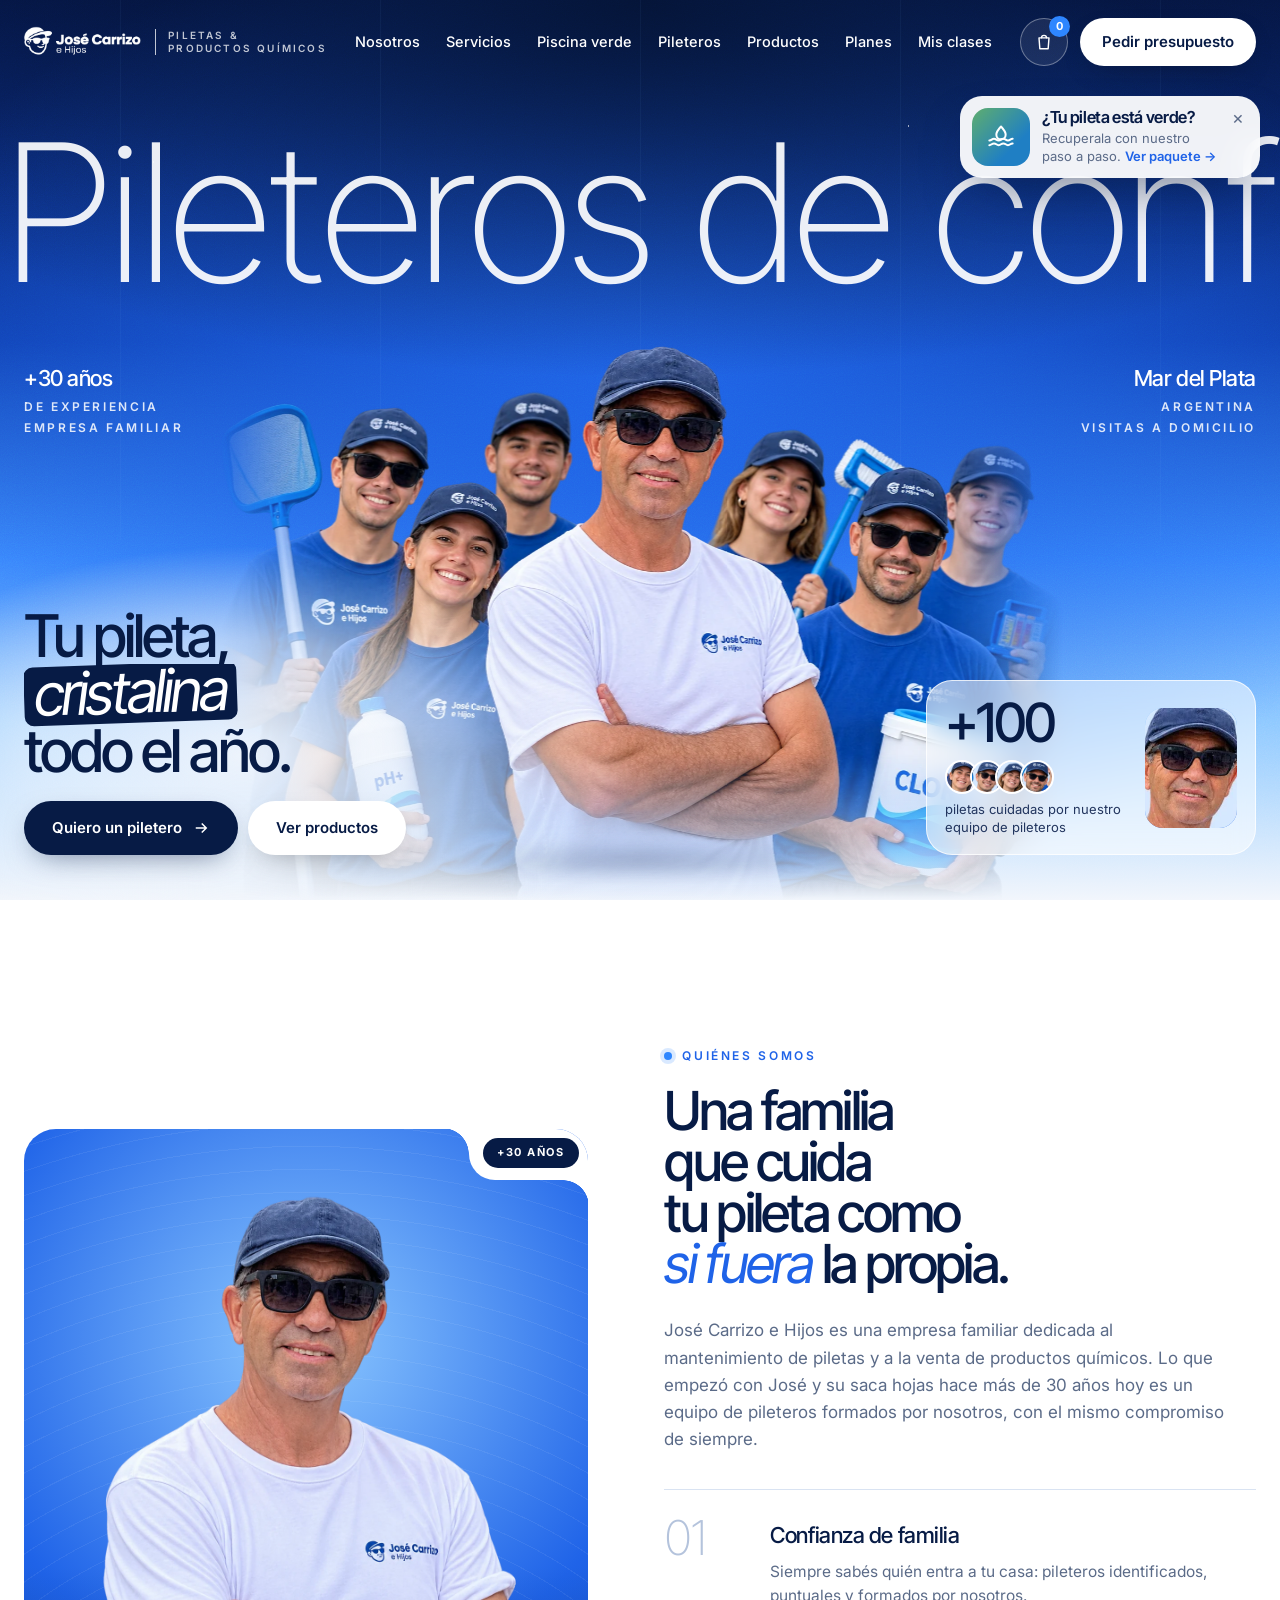
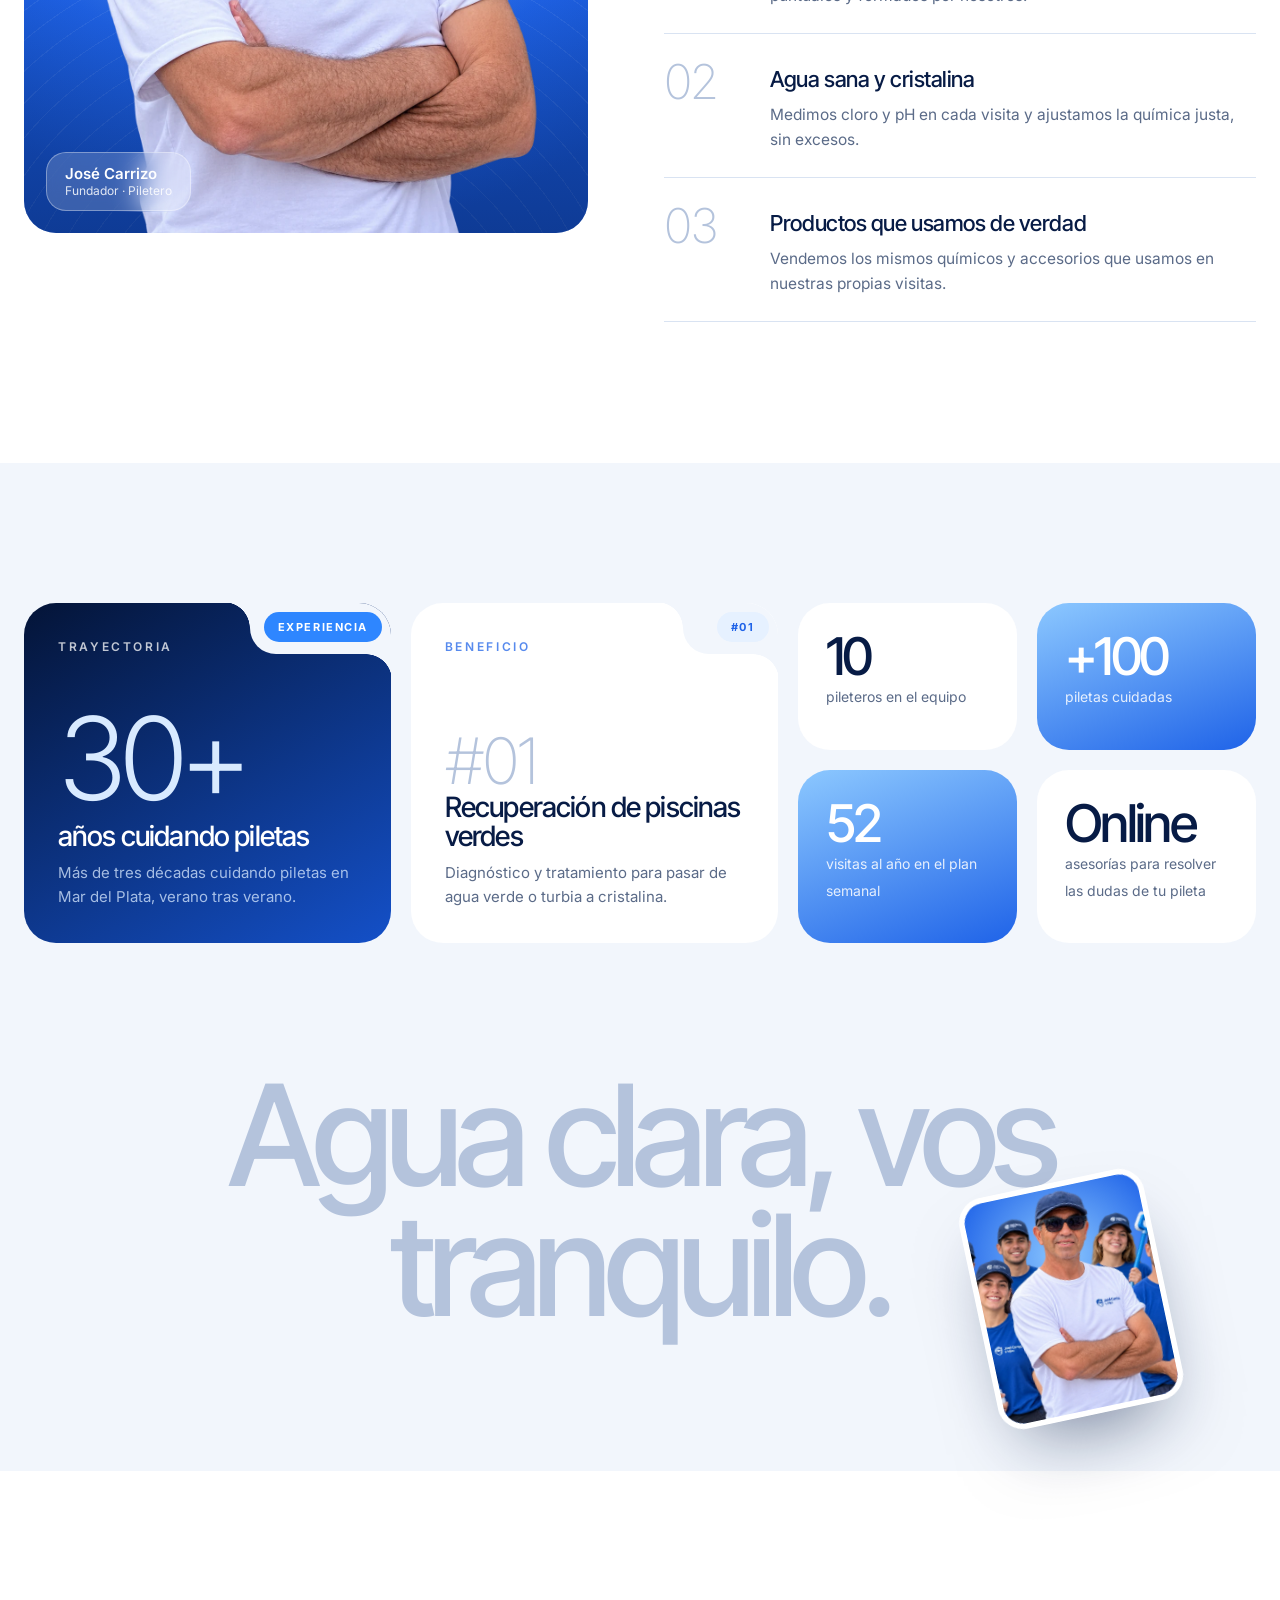
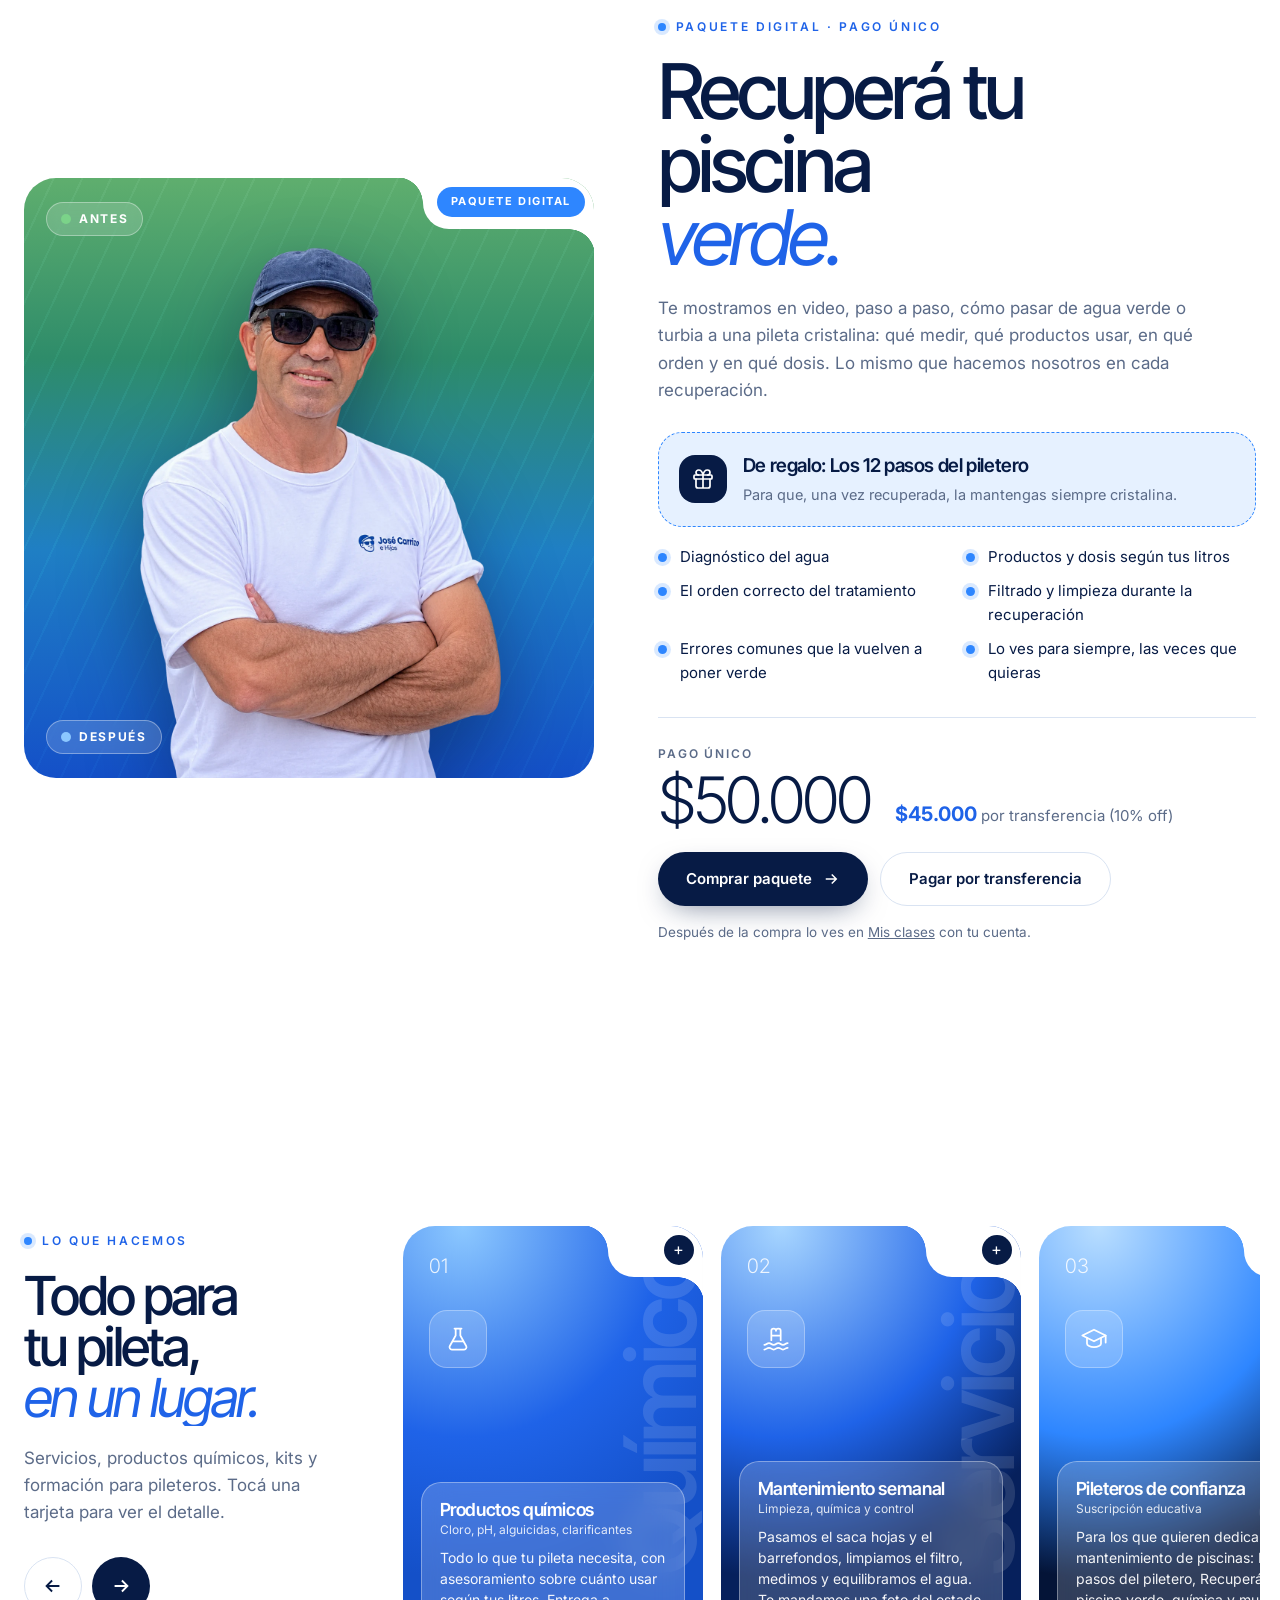
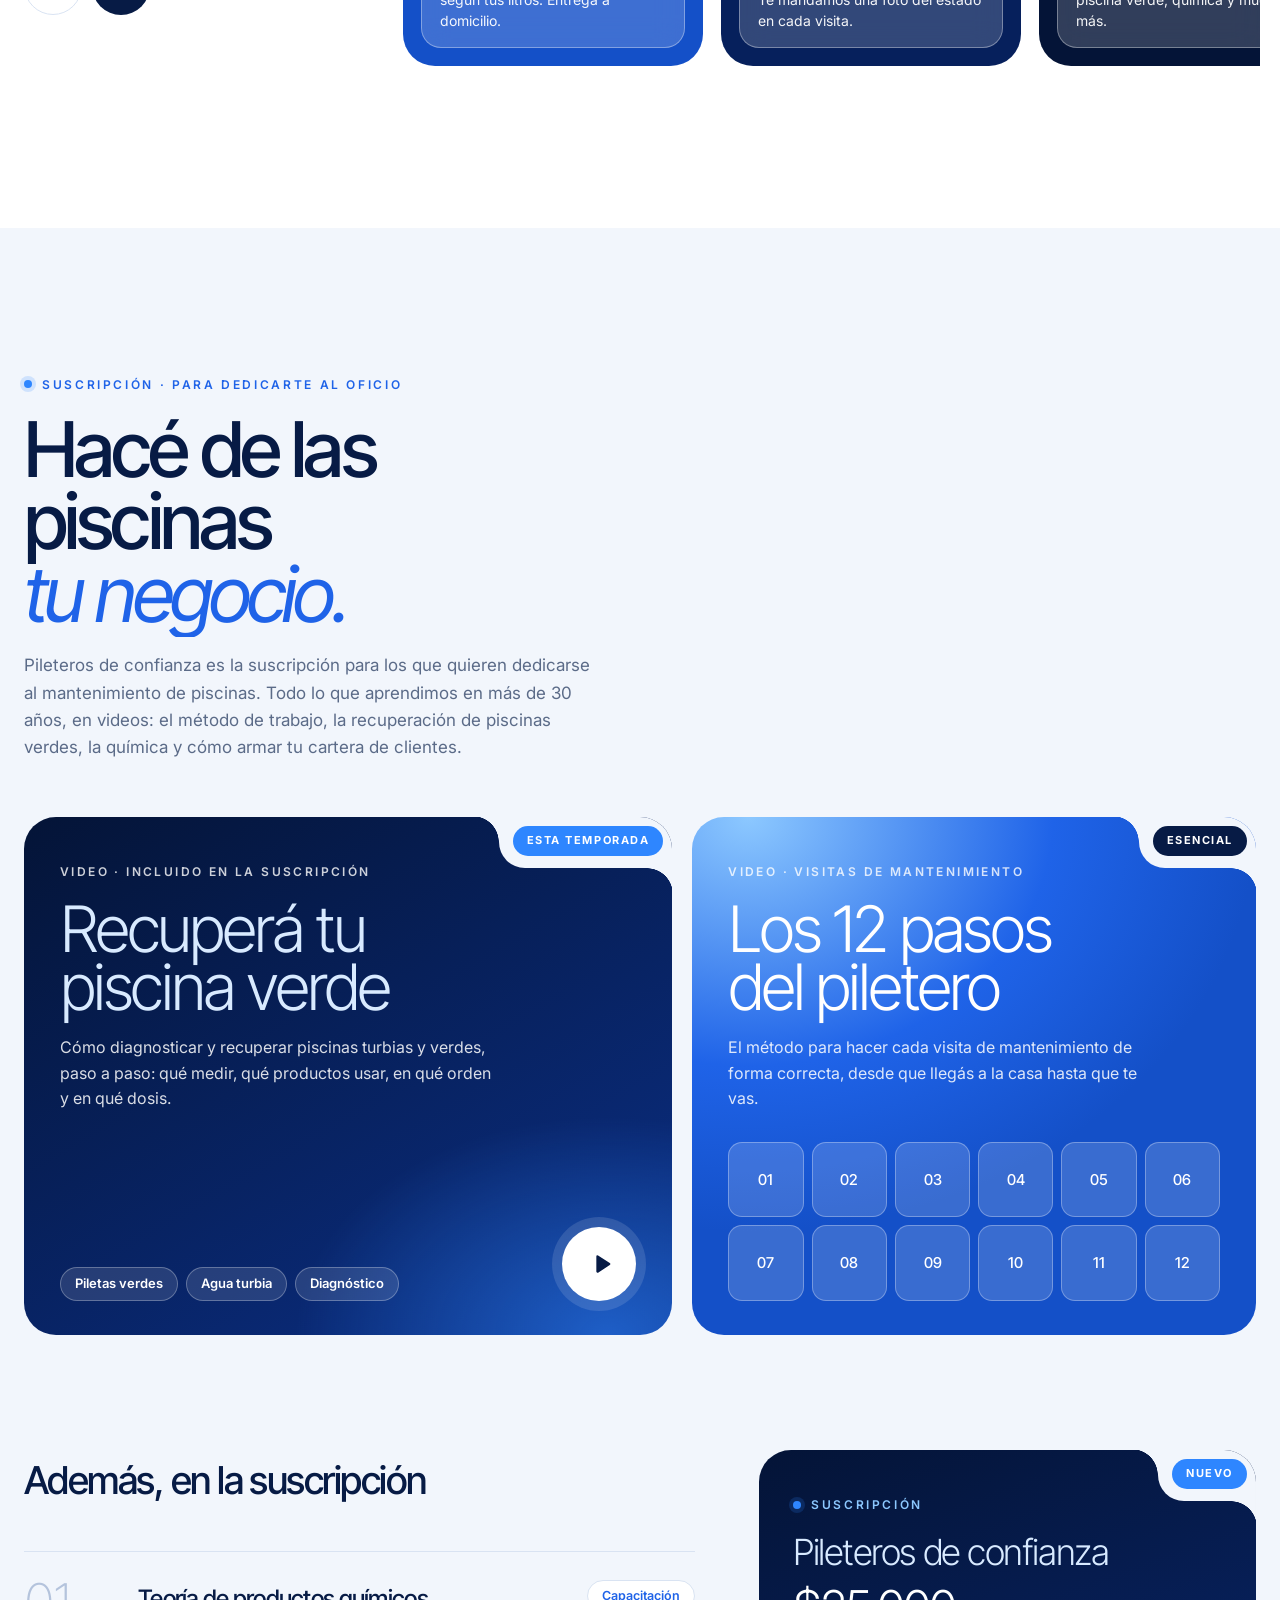
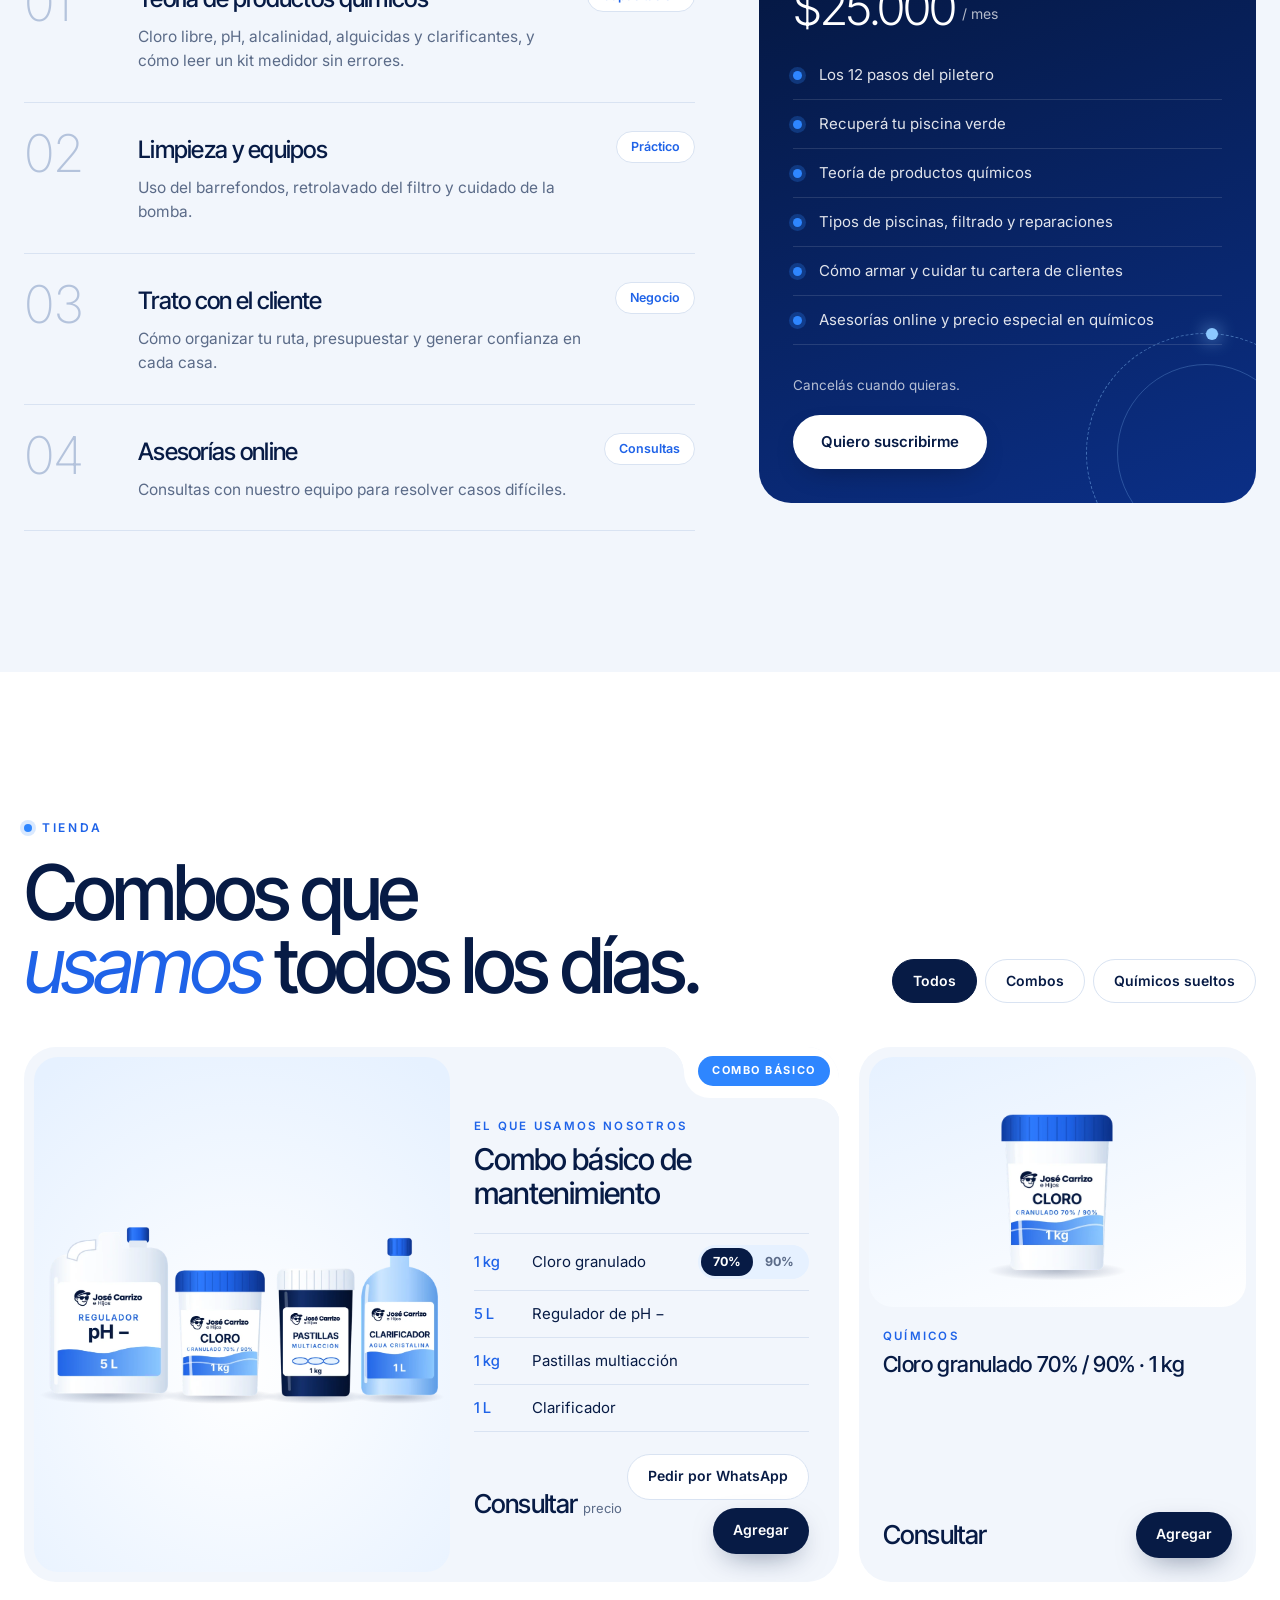
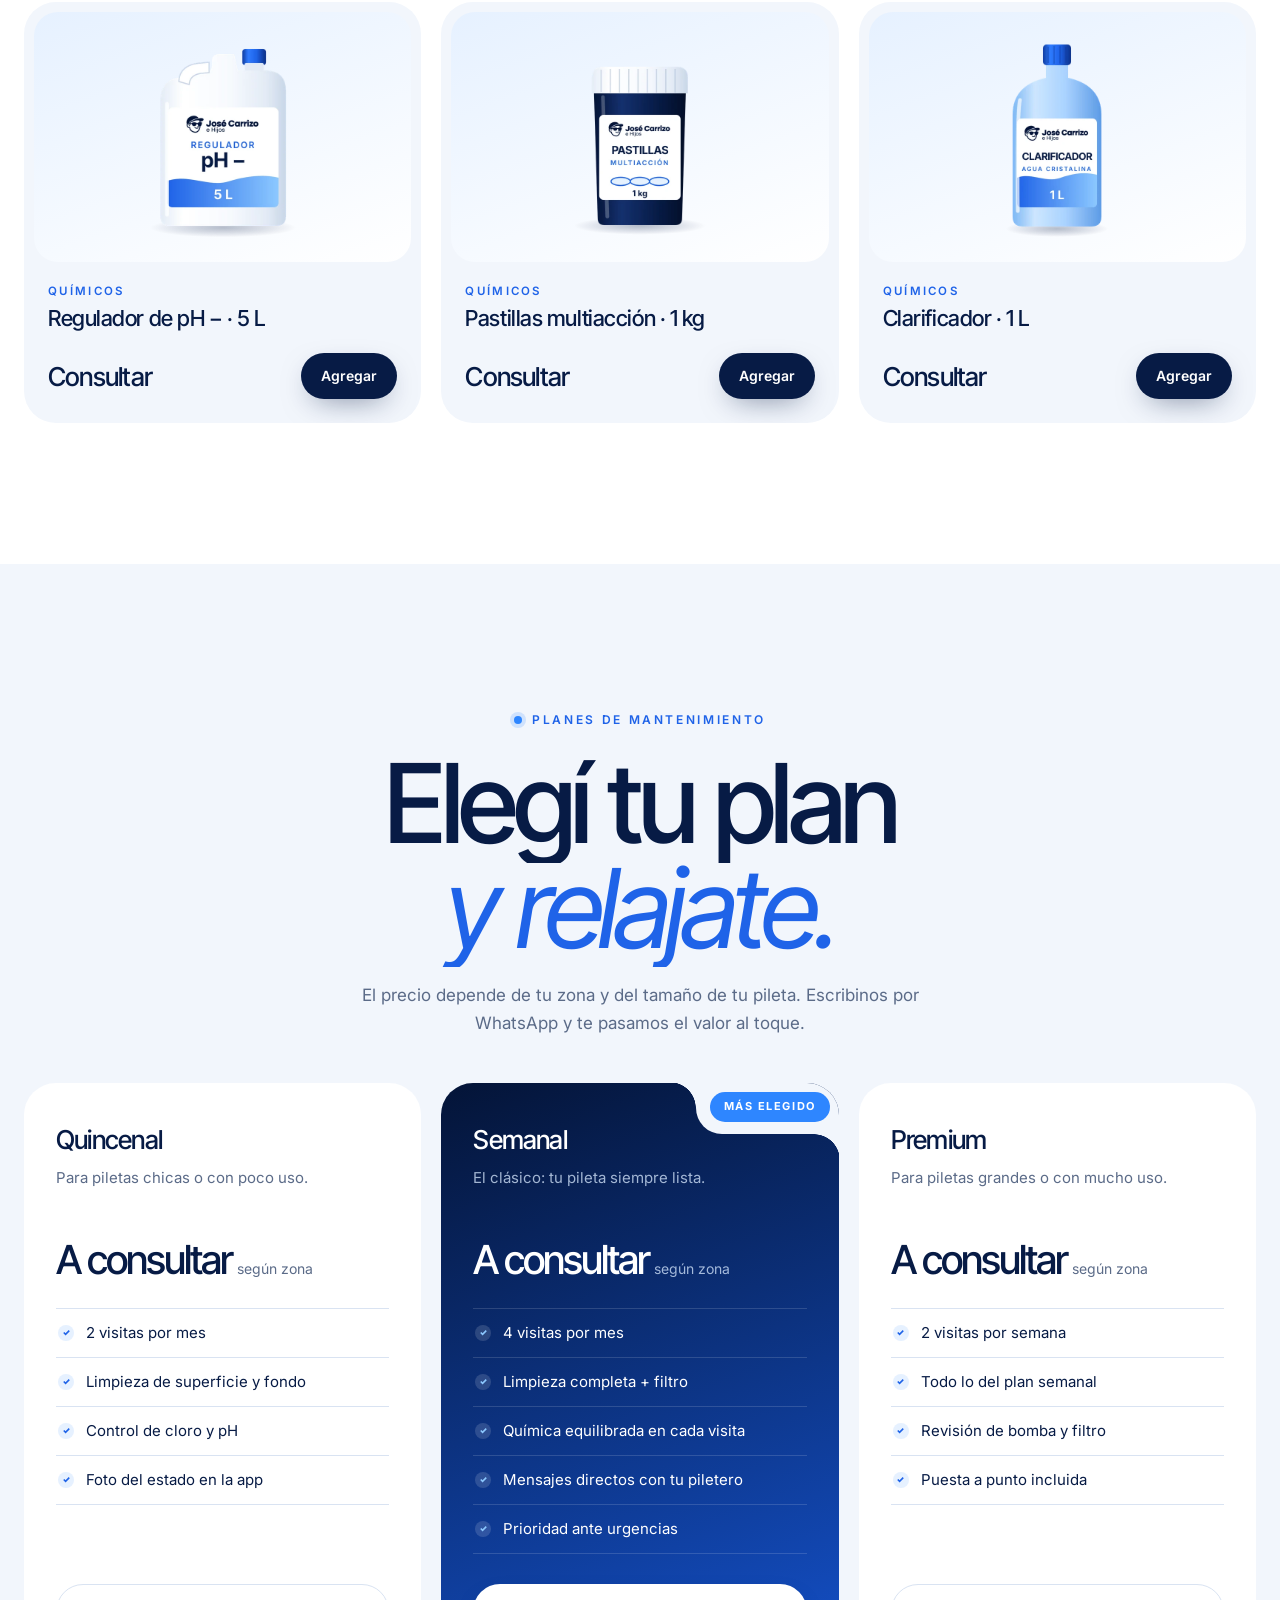
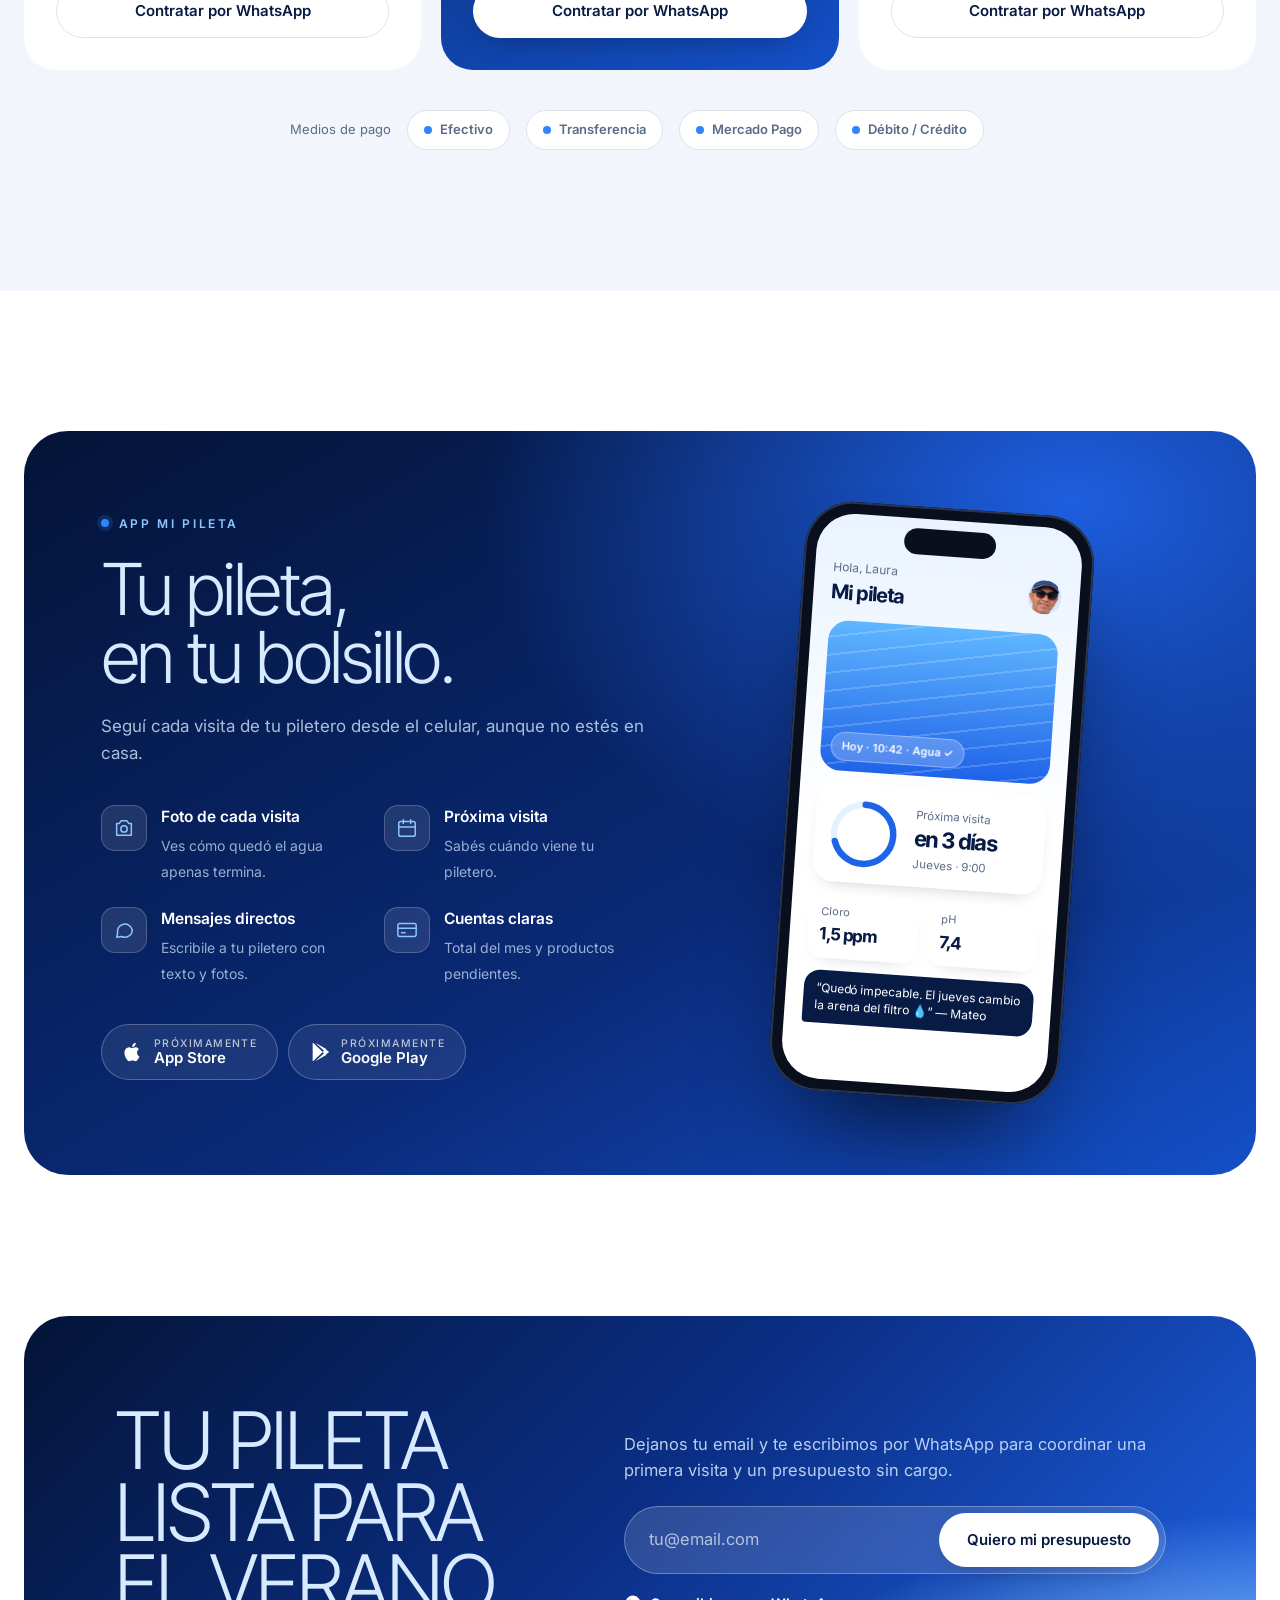
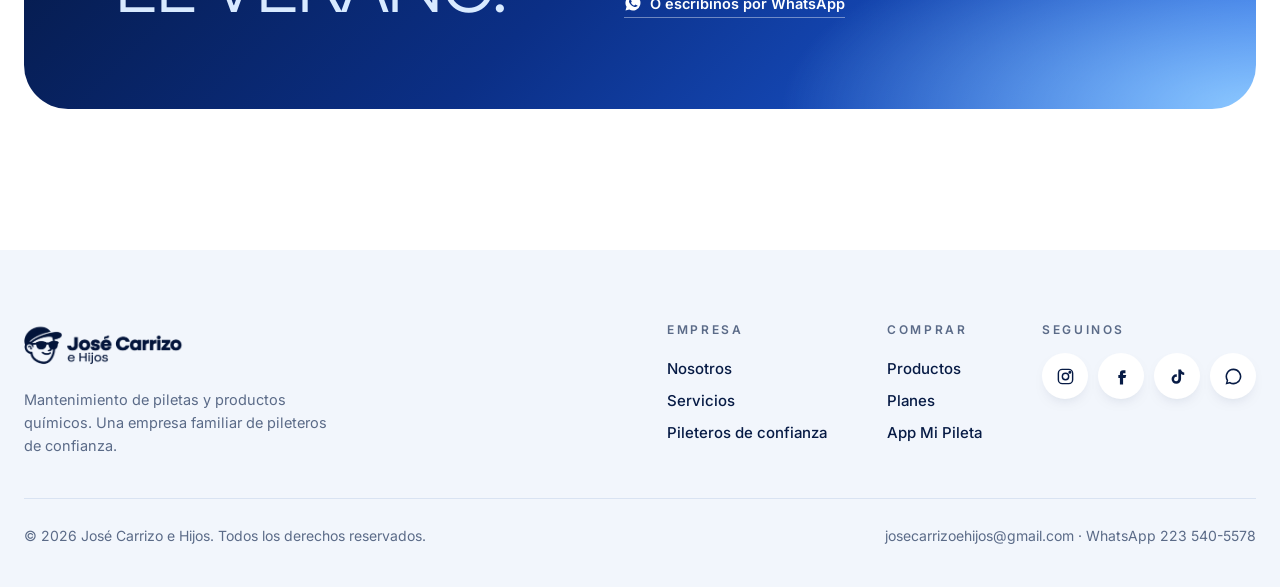
==== index.html @ eed7023a "Recuperá tu piscina verde: sección, tarjeta flotante, precios y suscripción para pileteros Co-Author" ====
<!DOCTYPE html>
<html lang="es-AR">
<head>
<meta charset="UTF-8">
<meta name="viewport" content="width=device-width, initial-scale=1">
<title>José Carrizo e Hijos · Mantenimiento de piletas y productos químicos</title>
<meta name="description" content="Empresa familiar de mantenimiento de piletas y venta de productos químicos. Pileteros de confianza, kits de mantenimiento y planes a medida para que tu pileta esté cristalina todo el año.">
<meta name="theme-color" content="#06205C">
<!-- Open Graph -->
<meta property="og:type" content="website">
<meta property="og:title" content="José Carrizo e Hijos · Tu pileta, cristalina todo el año">
<meta property="og:description" content="Mantenimiento de piletas, productos químicos y pileteros de confianza. Una familia que cuida tu pileta como la propia.">
<meta property="og:image" content="https://www.josecarrizoehijos.ar/img/equipo-cut.webp">
<meta property="og:url" content="https://www.josecarrizoehijos.ar/">
<link rel="canonical" href="https://www.josecarrizoehijos.ar/">
<meta property="og:locale" content="es_AR">
<meta name="twitter:card" content="summary_large_image">
<link rel="icon" type="image/png" href="img/icono.png">

<!-- Google Fonts -->
<link rel="preconnect" href="https://fonts.googleapis.com">
<link rel="preconnect" href="https://fonts.gstatic.com" crossorigin>
<link href="https://fonts.googleapis.com/css2?family=Inter:ital,wght@0,400;0,500;0,600;0,700;1,400&family=Inter+Tight:ital,wght@0,200;0,300;0,400;0,500;0,600;1,300;1,400;1,500&display=swap" rel="stylesheet">

<script>
  /* Placeholder para imágenes que todavía no existen en img/ */
  window.ph = function (img) {
    var name = img.getAttribute('data-ph') || img.getAttribute('src') || 'imagen';
    var box = document.createElement('div');
    box.className = 'img-ph';
    box.setAttribute('role', 'img');
    box.setAttribute('aria-label', img.alt || name);
    box.innerHTML = '<svg viewBox="0 0 24 24" width="34" height="34" fill="none" stroke="currentColor" stroke-width="1.4" aria-hidden="true"><rect x="3" y="4" width="18" height="16" rx="3"/><circle cx="9" cy="10" r="2"/><path d="m21 16-5-5-9 9"/></svg><span>' + name + '</span>';
    img.replaceWith(box);
  };
</script>

<style>
/* =========================================================
   0. VARIABLES DE MARCA
   ========================================================= */
:root{
  --bg:#F2F6FC;            /* fondo general claro */
  --white:#FFFFFF;         /* superficies */
  --ink:#071B45;           /* azul marino del logo: texto y botones oscuros */
  --muted:#5B6B88;         /* texto secundario */
  --soft:#B4C3DC;          /* gris azulado de titulares de dos tonos */
  --line:#D9E3F2;          /* divisores */
  --brand-light:#8CC8FF;   /* celeste */
  --brand-mid:#1F63E8;     /* azul eléctrico */
  --brand-dark-1:#041437;  /* azul noche */
  --brand-dark-2:#1450C8;  /* azul intenso */
  --accent:#2E86FF;        /* badges, detalles */
  --pale:#D8EAFF;          /* titular claro sobre fondo oscuro */
  --sky:#E6F1FF;           /* celestito de superficies */

  --ff-title:'Inter Tight',system-ui,sans-serif;
  --ff-text:'Inter',system-ui,sans-serif;
  --radius:32px;
  --ease:cubic-bezier(.2,.7,.2,1);
  --wrap:1280px;
}

/* =========================================================
   1. BASE
   ========================================================= */
*,*::before,*::after{box-sizing:border-box}
html{scroll-behavior:smooth;-webkit-text-size-adjust:100%}
body{margin:0;font-family:var(--ff-text);font-size:16.5px;line-height:1.6;color:var(--ink);background:var(--bg);-webkit-font-smoothing:antialiased;overflow-x:hidden}
img{max-width:100%;display:block}
a{color:inherit;text-decoration:none}
button{font:inherit;color:inherit;cursor:pointer;border:0;background:none}
:focus-visible{outline:3px solid var(--accent);outline-offset:3px;border-radius:12px}
.wrap{width:min(var(--wrap),100% - 48px);margin-inline:auto}
.sr-only{position:absolute;width:1px;height:1px;overflow:hidden;clip:rect(0 0 0 0);white-space:nowrap}
section{position:relative}
.sec{padding:clamp(80px,11vw,150px) 0}
.sec--white{background:var(--white)}
.sec--bg{background:var(--bg)}

/* Etiqueta pequeña en mayúsculas */
.eyebrow{display:inline-flex;align-items:center;gap:10px;font-size:12px;font-weight:600;letter-spacing:.22em;text-transform:uppercase;color:var(--brand-mid)}
.eyebrow::before{content:"";width:8px;height:8px;border-radius:50%;background:var(--accent);box-shadow:0 0 0 4px rgba(46,134,255,.18)}

/* Titulares */
.h-xl,.h-lg,.h-md{font-family:var(--ff-title);font-weight:500;letter-spacing:-.05em;line-height:.95;margin:0}
.h-xl{font-size:clamp(44px,8.6vw,150px)}
.h-lg{font-size:clamp(40px,6vw,96px)}
.h-md{font-size:clamp(34px,4.2vw,64px)}
.h-xl em,.h-lg em,.h-md em{font-style:italic;font-weight:400;color:var(--brand-mid)}
.lead{font-size:17px;color:var(--muted);max-width:52ch;margin:0}

/* Placeholder de imagen faltante */
.img-ph{display:flex;flex-direction:column;align-items:center;justify-content:center;gap:10px;width:100%;height:100%;min-height:160px;background:repeating-linear-gradient(135deg,var(--sky) 0 12px,#fff 12px 24px);color:var(--brand-mid);font-size:13px;font-weight:600;border-radius:inherit;text-align:center;padding:12px}

/* =========================================================
   2. BOTONES
   ========================================================= */
.btn{display:inline-flex;align-items:center;justify-content:center;gap:10px;height:54px;padding:0 28px;border-radius:999px;font-weight:600;font-size:15px;transition:transform .35s var(--ease),box-shadow .35s var(--ease),background .3s;white-space:nowrap}
.btn:hover{transform:translateY(-2px)}
.btn--dark{background:var(--ink);color:#fff;box-shadow:0 10px 30px -12px rgba(7,27,69,.6)}
.btn--dark:hover{background:var(--brand-dark-2)}
.btn--white{background:#fff;color:var(--ink);box-shadow:0 10px 30px -14px rgba(0,0,0,.4)}
.btn--ghost{border:1.5px solid var(--line);background:#fff}
.btn svg{width:18px;height:18px}

/* =========================================================
   3. FIRMA: TARJETA CON SOLAPA (recorte cóncavo)
   ========================================================= */
.card{position:relative;border-radius:var(--radius);overflow:hidden;isolation:isolate}
.notch{position:absolute;top:-1px;right:-1px;z-index:5;background:var(--nb,var(--white));border-bottom-left-radius:26px;padding:10px 10px 12px 14px;min-width:96px;min-height:48px;display:flex;align-items:center;justify-content:flex-end}
.notch::before,.notch::after{content:"";position:absolute;width:26px;height:26px;background:radial-gradient(circle at 0 100%,transparent 25.5px,var(--nb,var(--white)) 26px)}
.notch::before{top:0;left:-26px;background:radial-gradient(circle at 0 100%,transparent 25.5px,var(--nb,var(--white)) 26px)}
.notch::after{right:0;bottom:-26px;background:radial-gradient(circle at 0 100%,transparent 25.5px,var(--nb,var(--white)) 26px)}
.sec--bg .notch{--nb:var(--bg)}
.badge{display:inline-flex;align-items:center;height:30px;padding:0 14px;border-radius:999px;background:var(--ink);color:#fff;font-size:11px;font-weight:700;letter-spacing:.14em;text-transform:uppercase}
.badge--accent{background:var(--accent)}
.badge--soft{background:var(--sky);color:var(--brand-mid)}

/* Etiqueta glassmorphism */
.glass{background:rgba(255,255,255,.18);backdrop-filter:blur(14px);-webkit-backdrop-filter:blur(14px);border:1px solid rgba(255,255,255,.35);border-radius:20px;color:#fff}
.tag-glass{display:inline-flex;flex-direction:column;padding:12px 18px;line-height:1.25}
.tag-glass b{font-weight:600;font-size:15px}
.tag-glass small{font-size:12px;opacity:.85}

/* =========================================================
   4. ANIMACIONES BASE (reveal)
   ========================================================= */
.fx{opacity:0;transform:translateY(34px);transition:opacity .9s var(--ease),transform .9s var(--ease);transition-delay:var(--d,0s)}
.fx.in{opacity:1;transform:none}
.lines .ln{display:block;overflow:hidden;padding-bottom:.06em;margin-bottom:-.06em}
.lines .ln>span{display:inline-block;transform:translateY(105%);transition:transform 1s var(--ease);transition-delay:calc(var(--i,0) * .09s)}
.lines.in .ln>span{transform:none}

/* =========================================================
   5. NAVBAR
   ========================================================= */
.nav{position:fixed;inset:0 0 auto 0;z-index:100;transition:background .4s,box-shadow .4s,backdrop-filter .4s;color:#fff}
.nav__in{display:flex;align-items:center;justify-content:space-between;gap:24px;height:84px}
.nav__logo{display:flex;align-items:center;gap:12px;flex-shrink:0}
.nav__logo img{height:40px;width:auto}
.nav__logo .logo-dark{display:none}
.nav__sub{font-size:10px;font-weight:600;letter-spacing:.22em;text-transform:uppercase;opacity:.75;border-left:1px solid currentColor;padding-left:12px;line-height:1.3}
.nav__links{display:flex;gap:26px;font-size:14.5px;font-weight:500;white-space:nowrap}
.nav__links a{position:relative;padding:6px 0}
.nav__links a::after{content:"";position:absolute;left:0;bottom:0;height:1.5px;width:100%;background:currentColor;transform:scaleX(0);transform-origin:right;transition:transform .45s var(--ease)}
.nav__links a:hover::after{transform:scaleX(1);transform-origin:left}
.nav__right{display:flex;align-items:center;gap:12px}
.cart{position:relative;width:48px;height:48px;border-radius:50%;display:grid;place-items:center;border:1px solid rgba(255,255,255,.35);background:rgba(255,255,255,.08);transition:transform .3s}
.cart svg{width:20px;height:20px}
.cart__n{position:absolute;top:-3px;right:-3px;min-width:21px;height:21px;padding:0 5px;border-radius:999px;background:var(--accent);color:#fff;font-size:11px;font-weight:700;display:grid;place-items:center}
.cart.bump{animation:bump .6s var(--ease)}
@keyframes bump{30%{transform:scale(1.22)}60%{transform:scale(.94)}100%{transform:scale(1)}}
.nav .btn{height:48px;padding:0 22px}
.nav .btn--white{color:var(--ink)}
.burger{display:none;width:48px;height:48px;border-radius:50%;border:1px solid rgba(255,255,255,.35);position:relative}
.burger span{position:absolute;left:14px;right:14px;height:1.6px;background:currentColor;transition:transform .4s var(--ease),opacity .3s}
.burger span:nth-child(1){top:19px}.burger span:nth-child(2){top:27px}
/* Estado con scroll */
.nav.scrolled{background:rgba(255,255,255,.78);backdrop-filter:blur(16px) saturate(1.4);-webkit-backdrop-filter:blur(16px) saturate(1.4);box-shadow:0 1px 0 var(--line);color:var(--ink)}
.nav.scrolled .logo-light{display:none}
.nav.scrolled .logo-dark{display:block}
.nav.scrolled .cart,.nav.scrolled .burger{border-color:var(--line);background:#fff}
.nav.scrolled .btn--white{background:var(--ink);color:#fff}
/* Menú móvil */
.mmenu{position:fixed;inset:0;z-index:99;background:linear-gradient(160deg,var(--brand-dark-1),#0A2C7A);color:#fff;padding:120px 28px 40px;display:flex;flex-direction:column;justify-content:space-between;clip-path:circle(0 at calc(100% - 48px) 42px);transition:clip-path .8s var(--ease);visibility:hidden}
.mmenu.open{clip-path:circle(150% at calc(100% - 48px) 42px);visibility:visible}
.mmenu nav{display:flex;flex-direction:column;gap:4px}
.mmenu nav a{font-family:var(--ff-title);font-weight:300;font-size:clamp(42px,12vw,72px);letter-spacing:-.05em;line-height:1.08}
.mmenu nav a span{font-size:13px;font-family:var(--ff-text);letter-spacing:.1em;opacity:.5;margin-right:14px;vertical-align:middle}
body.menu-open .nav{color:#fff;background:transparent;box-shadow:none;backdrop-filter:none}
body.menu-open .nav .logo-light{display:block}
body.menu-open .nav .logo-dark{display:none}
body.menu-open .burger{border-color:rgba(255,255,255,.35);background:transparent}
body.menu-open .burger span:nth-child(1){transform:translateY(4px) rotate(45deg)}
body.menu-open .burger span:nth-child(2){transform:translateY(-4px) rotate(-45deg)}

/* =========================================================
   6. HERO
   ========================================================= */
.hero{min-height:100svh;min-height:max(100svh,760px);overflow:hidden;color:#fff;
  background:
    radial-gradient(120% 70% at 50% 0%,var(--brand-dark-1) 0%,rgba(4,20,55,0) 60%),
    radial-gradient(90% 80% at 50% 45%,var(--brand-mid) 0%,rgba(31,99,232,.0) 70%),
    linear-gradient(180deg,#05174A 0%,#0F3FB0 38%,#3D8BFF 62%,var(--brand-light) 80%,var(--bg) 100%);
}
.hero__grain{position:absolute;inset:0;z-index:1;opacity:.16;mix-blend-mode:overlay;pointer-events:none;background-image:url("data:image/svg+xml,%3Csvg xmlns='http://www.w3.org/2000/svg' width='160' height='160'%3E%3Cfilter id='n'%3E%3CfeTurbulence type='fractalNoise' baseFrequency='.9' numOctaves='3' stitchTiles='stitch'/%3E%3C/filter%3E%3Crect width='100%25' height='100%25' filter='url(%23n)'/%3E%3C/svg%3E")}
.hero__stars{position:absolute;inset:0;z-index:1;pointer-events:none;background-image:radial-gradient(1.2px 1.2px at 12% 18%,#fff8 50%,transparent 51%),radial-gradient(1px 1px at 28% 9%,#fff6 50%,transparent 51%),radial-gradient(1.4px 1.4px at 71% 14%,#fff9 50%,transparent 51%),radial-gradient(1px 1px at 86% 26%,#fff5 50%,transparent 51%),radial-gradient(1px 1px at 55% 6%,#fff7 50%,transparent 51%),radial-gradient(1.2px 1.2px at 40% 24%,#fff5 50%,transparent 51%),radial-gradient(1px 1px at 92% 8%,#fff6 50%,transparent 51%),radial-gradient(1px 1px at 6% 34%,#fff4 50%,transparent 51%)}
/* Rayos de luz verticales como la referencia */
.hero__rays{position:absolute;inset:0 0 40% 0;z-index:1;pointer-events:none;opacity:.5;background:repeating-linear-gradient(90deg,transparent 0 120px,rgba(140,200,255,.10) 120px 121px,transparent 121px 260px)}
.hero__word{position:absolute;left:0;right:0;top:14%;z-index:2;font-family:var(--ff-title);font-weight:200;font-size:15vw;letter-spacing:-.05em;line-height:.9;white-space:nowrap;color:rgba(255,255,255,.92);pointer-events:none;will-change:transform;overflow:hidden}
.hero__word .fade{opacity:0;transform:translateY(60px);filter:blur(8px);animation:letterIn 1.4s var(--ease) .25s forwards}
.marquee{display:flex;width:max-content;animation:marq 32s linear infinite}
.marquee span{padding-right:.35em}
.marquee i{font-style:normal;color:var(--brand-light);opacity:.8}
@keyframes marq{to{transform:translateX(-50%)}}
@keyframes letterIn{to{opacity:1;transform:none;filter:none}}
.hero__people{position:absolute;left:50%;bottom:0;z-index:3;width:min(1080px,66vw,calc(76vh * 1.5));transform:translateX(-50%);will-change:transform}
.hero__people .breathe{animation:breathe 6s ease-in-out infinite;transform-origin:50% 100%}
.hero__people img{width:100%;height:auto;-webkit-mask-image:linear-gradient(180deg,#000 74%,transparent 100%),linear-gradient(90deg,transparent 0,#000 14%,#000 86%,transparent 100%);-webkit-mask-composite:source-in;mask-image:linear-gradient(180deg,#000 74%,transparent 100%),linear-gradient(90deg,transparent 0,#000 14%,#000 86%,transparent 100%);mask-composite:intersect}
.hero__shadow{position:absolute;left:50%;bottom:2%;width:70%;height:60px;transform:translateX(-50%);background:radial-gradient(50% 50% at 50% 50%,rgba(7,27,69,.35),transparent 70%);filter:blur(6px);z-index:-1}
@keyframes breathe{50%{transform:scale(1.015)}}
.hero__side{position:absolute;z-index:4;top:40%;font-size:12px;font-weight:600;letter-spacing:.22em;text-transform:uppercase;line-height:1.7;color:rgba(255,255,255,.85)}
.hero__side--l{left:max(24px,calc((100vw - var(--wrap))/2))}
.hero__side--r{right:max(24px,calc((100vw - var(--wrap))/2));text-align:right}
.hero__side b{display:block;font-family:var(--ff-title);font-size:22px;letter-spacing:-.02em;text-transform:none;font-weight:500;color:#fff}
.hero__bottom{position:absolute;z-index:5;left:0;right:0;bottom:clamp(28px,5vh,56px)}
.hero__bottom::before{content:"";position:absolute;left:-12%;bottom:-45%;width:62%;height:170%;background:radial-gradient(closest-side,rgba(242,246,252,.95),rgba(242,246,252,.6) 55%,rgba(242,246,252,0));z-index:-1;pointer-events:none}
.hero__bottom .wrap{display:flex;align-items:flex-end;justify-content:space-between;gap:24px}
.hero__title{font-family:var(--ff-title);font-weight:500;letter-spacing:-.05em;line-height:.95;font-size:clamp(40px,4.6vw,76px);color:var(--ink);margin:0;max-width:9.5em}
.hero__title .box{display:inline-block;background:var(--ink);color:#fff;padding:0 .18em .06em;border-radius:.16em;font-style:italic;font-weight:400;transform:rotate(-2deg)}
.hero__cta{display:flex;gap:10px;margin-top:22px;flex-wrap:wrap}
.hero-card{width:330px;padding:18px;border-radius:26px;color:var(--ink);background:rgba(255,255,255,.55);border-color:rgba(255,255,255,.75);display:grid;grid-template-columns:1fr 92px;gap:12px;align-items:center}
.hero-card__n{font-family:var(--ff-title);font-size:54px;font-weight:500;letter-spacing:-.05em;line-height:.9}
.hero-card p{margin:6px 0 0;font-size:13px;color:#22355E;line-height:1.4}
.avatars{display:flex;margin-top:12px}
.avatars img{width:34px;height:34px;border-radius:50%;border:2px solid #fff;margin-left:-9px;object-fit:cover}
.avatars img:first-child{margin-left:0}
.hero-card__img{width:92px;height:120px;border-radius:18px;overflow:hidden;background:linear-gradient(160deg,var(--brand-light),var(--brand-mid))}
.hero-card__img img{width:100%;height:100%;object-fit:cover;object-position:50% 15%}

/* =========================================================
   7. QUIÉNES SOMOS
   ========================================================= */
.about{display:grid;grid-template-columns:1fr 1.05fr;gap:clamp(32px,6vw,90px);align-items:center}
.about__card{aspect-ratio:4/5;background:radial-gradient(90% 70% at 50% 30%,var(--brand-light),var(--brand-mid) 70%,var(--brand-dark-2))}
.about__card .water{position:absolute;inset:auto 0 0 0;height:38%;background:linear-gradient(180deg,transparent,rgba(4,20,55,.35));z-index:1}
.about__card .waves{position:absolute;inset:0;z-index:0;opacity:.35;background:repeating-radial-gradient(circle at 50% 120%,transparent 0 22px,rgba(255,255,255,.18) 22px 23px)}
.about__card img.person{position:absolute;bottom:0;left:50%;transform:translateX(-50%);height:92%;width:auto;max-width:none;z-index:2;transition:transform 1.2s var(--ease)}
.about__card:hover img.person{transform:translateX(-50%) scale(1.02)}
.about__card .tag-glass{position:absolute;left:22px;bottom:22px;z-index:3}
.about h2{margin:18px 0 28px}
.pillars{list-style:none;margin:36px 0 0;padding:0;border-top:1px solid var(--line)}
.pillars li{display:grid;grid-template-columns:90px 1fr;gap:16px;padding:24px 0;border-bottom:1px solid var(--line)}
.pillars .num{font-family:var(--ff-title);font-weight:200;font-size:48px;line-height:1;color:var(--soft);letter-spacing:-.04em}
.pillars h3{margin:4px 0 6px;font-family:var(--ff-title);font-weight:500;font-size:22px;letter-spacing:-.02em}
.pillars p{margin:0;color:var(--muted);font-size:15.5px}

/* =========================================================
   8. RESULTADOS
   ========================================================= */
.results__grid{display:grid;grid-template-columns:1fr 1fr 1.25fr;gap:20px;align-items:stretch}
.r-card{padding:34px;min-height:340px;display:flex;flex-direction:column;justify-content:space-between;transition:transform .5s var(--ease)}
.r-card:hover{transform:scale(1.015)}
.r-card--dark{background:linear-gradient(150deg,var(--brand-dark-1),var(--brand-dark-2));color:#fff}
.r-card--dark .big{font-family:var(--ff-title);font-size:clamp(80px,9vw,140px);font-weight:300;letter-spacing:-.06em;line-height:.85;color:var(--pale)}
.r-card--white{background:#fff}
.r-card .k{font-size:12px;letter-spacing:.22em;font-weight:600;text-transform:uppercase;opacity:.75}
.r-card h3{font-family:var(--ff-title);font-weight:500;font-size:28px;letter-spacing:-.03em;line-height:1.05;margin:0}
.r-card--white .big{font-family:var(--ff-title);font-size:64px;font-weight:200;color:var(--soft);letter-spacing:-.05em;line-height:1}
.r-card p{margin:10px 0 0;font-size:15px;color:var(--muted)}
.r-card--dark p{color:rgba(216,234,255,.75)}
.r-stats{display:grid;grid-template-columns:1fr 1fr;gap:20px}
.r-stats .card{background:#fff;padding:28px}
.r-stats .card b{display:block;font-family:var(--ff-title);font-size:52px;font-weight:500;letter-spacing:-.05em;line-height:1}
.r-stats .card>span{font-size:14px;color:var(--muted)}
.r-stats .card--blue{background:linear-gradient(160deg,var(--brand-light),var(--brand-mid));color:#fff}
.r-stats .card--blue>span{color:rgba(255,255,255,.85)}
.twotone-wrap{position:relative;margin-top:clamp(70px,10vw,140px);text-align:center}
.twotone{font-family:var(--ff-title);font-weight:500;letter-spacing:-.055em;line-height:.92;font-size:clamp(52px,11vw,190px);margin:0;color:var(--soft)}
.twotone .w{transition:color .4s}
.twotone .w.on{color:var(--ink)}
.twotone .w.on.em{color:var(--brand-mid);font-style:italic;font-weight:400}
.tilt{position:absolute;z-index:2;top:88%;left:85%;width:clamp(150px,16vw,240px);aspect-ratio:4/5;transform:translate(-50%,-50%) rotate(-12deg);border-radius:28px;overflow:hidden;background:radial-gradient(80% 60% at 50% 30%,var(--brand-light),var(--brand-mid) 80%);box-shadow:0 40px 80px -30px rgba(7,27,69,.55);border:6px solid #fff;will-change:transform}
.tilt img{position:absolute;bottom:0;left:50%;height:100%;width:auto;max-width:none;transform:translateX(-50%)}

/* =========================================================
   9. SERVICIOS / CATEGORÍAS (carrusel)
   ========================================================= */
.cats{display:grid;grid-template-columns:minmax(260px,.75fr) 2fr;gap:clamp(30px,5vw,70px);align-items:start}
.cats__head{position:sticky;top:120px}
.cats__head h2{margin:18px 0 22px}
.arrows{display:flex;gap:10px;margin-top:30px}
.arrow{width:58px;height:58px;border-radius:50%;display:grid;place-items:center;transition:transform .3s var(--ease),background .3s}
.arrow:hover{transform:translateY(-2px)}
.arrow--line{border:1.5px solid var(--line);background:#fff}
.arrow--dark{background:var(--ink);color:#fff}
.arrow svg{width:22px;height:22px}
.track{display:flex;gap:18px;overflow-x:auto;scroll-snap-type:x mandatory;padding:6px 4px 22px;margin:-6px -4px 0;scrollbar-width:none;scroll-behavior:smooth}
.track::-webkit-scrollbar{display:none}
.cat{flex:0 0 clamp(250px,24vw,300px);height:440px;scroll-snap-align:start;color:#fff;cursor:pointer;transition:flex-basis .6s var(--ease),transform .5s var(--ease);text-align:left;padding:0}
.cat:hover{transform:scale(1.015)}
.cat__bg{position:absolute;inset:0;z-index:-1;background:radial-gradient(110% 80% at 20% 0%,var(--c1,var(--brand-light)),var(--c2,var(--brand-mid)) 60%,var(--c3,var(--brand-dark-2)))}
.cat__n{position:absolute;top:24px;left:26px;font-family:var(--ff-title);font-weight:300;font-size:20px;opacity:.85}
.cat__vert{position:absolute;right:-6px;bottom:90px;writing-mode:vertical-rl;transform:rotate(180deg);font-family:var(--ff-title);font-weight:600;font-size:96px;letter-spacing:-.05em;line-height:1;color:rgba(255,255,255,.12);white-space:nowrap;pointer-events:none}
.cat__ico{position:absolute;top:84px;left:26px;width:58px;height:58px;border-radius:18px;display:grid;place-items:center;background:rgba(255,255,255,.16);border:1px solid rgba(255,255,255,.3)}
.cat__ico svg{width:28px;height:28px}
.cat .tag-glass{position:absolute;left:18px;right:18px;bottom:18px;padding:16px 18px}
.cat .tag-glass b{font-size:18px;font-family:var(--ff-title);letter-spacing:-.02em}
.cat__desc{display:grid;grid-template-rows:0fr;transition:grid-template-rows .6s var(--ease)}
.cat__desc>div{overflow:hidden}
.cat__desc p{margin:10px 0 0;font-size:14px;line-height:1.5;opacity:.95}
.cat.open{flex-basis:clamp(300px,34vw,430px)}
.cat.open .cat__desc{grid-template-rows:1fr}
.cat .notch .plus{width:30px;height:30px;border-radius:50%;background:var(--ink);color:#fff;display:grid;place-items:center;transition:transform .5s var(--ease)}
.cat.open .notch .plus{transform:rotate(45deg)}
.cat--edu .cat__bg{--c1:#B9DEFF;--c2:#2E86FF;--c3:#041437}

/* =========================================================
   10. PILETEROS DE CONFIANZA (formación)
   ========================================================= */
.edu{display:grid;grid-template-columns:1.35fr 1fr;gap:clamp(30px,5vw,80px);align-items:start}
.edu h2{margin:18px 0 20px}
.modules{list-style:none;margin:40px 0 0;padding:0;border-top:1px solid var(--line)}
.modules li{display:grid;grid-template-columns:96px 1fr auto;gap:18px;align-items:start;padding:28px 0;border-bottom:1px solid var(--line);transition:background .3s}
.modules .num{font-family:var(--ff-title);font-weight:200;font-size:52px;line-height:.9;color:var(--soft);letter-spacing:-.04em}
.modules h3{margin:0 0 6px;font-family:var(--ff-title);font-size:24px;font-weight:500;letter-spacing:-.03em}
.modules p{margin:0;color:var(--muted);font-size:15.5px}
.pill{display:inline-flex;align-items:center;height:32px;padding:0 14px;border-radius:999px;background:#fff;border:1px solid var(--line);font-size:12.5px;font-weight:600;color:var(--brand-mid);white-space:nowrap}
.edu__card{position:sticky;top:110px;background:linear-gradient(160deg,var(--brand-dark-1),#0B2F86);color:#fff;padding:40px 34px 34px}
.edu__card h3{font-family:var(--ff-title);font-size:36px;font-weight:300;letter-spacing:-.04em;line-height:1;margin:18px 0 22px;color:var(--pale)}
.edu__card ul{list-style:none;margin:0 0 30px;padding:0}
.edu__card li{position:relative;padding:12px 0 12px 26px;border-bottom:1px solid rgba(255,255,255,.12);font-size:15px;color:rgba(255,255,255,.88)}
.edu__card li::before{content:"";position:absolute;left:0;top:20px;width:9px;height:9px;border-radius:50%;background:var(--accent);box-shadow:0 0 0 4px rgba(46,134,255,.25)}
.ring{position:absolute;right:-70px;bottom:-70px;width:240px;height:240px;border-radius:50%;border:1px dashed rgba(140,200,255,.45);animation:spin 26s linear infinite;pointer-events:none}
.ring::before{content:"";position:absolute;inset:30px;border-radius:50%;border:1px solid rgba(140,200,255,.25)}
.ring::after{content:"";position:absolute;top:-6px;left:50%;width:12px;height:12px;border-radius:50%;background:var(--brand-light);box-shadow:0 0 18px var(--brand-light)}
@keyframes spin{to{transform:rotate(360deg)}}
.edu__card .notch{--nb:var(--bg)}

/* Suscripción: contenidos principales */
.sub-head{max-width:760px}
.sub-head h2{margin:18px 0 20px}
.sub-feats{display:grid;grid-template-columns:1.15fr 1fr;gap:20px;margin:56px 0 clamp(70px,9vw,120px)}
.sfeat{padding:40px 36px 34px;min-height:440px;display:flex;flex-direction:column;justify-content:space-between;gap:30px;color:#fff;transition:transform .5s var(--ease)}
.sfeat:hover{transform:scale(1.012)}
.sfeat--dark{background:radial-gradient(80% 70% at 90% 100%,rgba(46,134,255,.55),transparent 60%),linear-gradient(150deg,var(--brand-dark-1),#0B2F86)}
.sfeat--blue{background:radial-gradient(90% 80% at 10% 0%,var(--brand-light),var(--brand-mid) 60%,var(--brand-dark-2))}
.sfeat__k{font-size:12px;font-weight:600;letter-spacing:.2em;text-transform:uppercase;opacity:.8}
.sfeat h3{font-family:var(--ff-title);font-weight:300;font-size:clamp(44px,5vw,76px);letter-spacing:-.05em;line-height:.92;margin:16px 0 18px;color:var(--pale)}
.sfeat--blue h3{color:#fff}
.sfeat p{margin:0;max-width:44ch;color:rgba(255,255,255,.85);font-size:16px}
.sfeat__foot{display:flex;align-items:flex-end;justify-content:space-between;gap:16px}
.chips{display:flex;flex-wrap:wrap;gap:8px}
.chips span{height:34px;display:inline-flex;align-items:center;padding:0 14px;border-radius:999px;background:rgba(255,255,255,.12);border:1px solid rgba(255,255,255,.28);font-size:13px;font-weight:600}
.play{flex-shrink:0;width:74px;height:74px;border-radius:50%;background:#fff;color:var(--ink);display:grid;place-items:center;box-shadow:0 0 0 10px rgba(255,255,255,.12);animation:pulse 2.6s ease-in-out infinite}
.play svg{width:28px;height:28px;margin-left:4px}
@keyframes pulse{50%{box-shadow:0 0 0 18px rgba(255,255,255,.06)}}
.steps12{display:grid;grid-template-columns:repeat(6,1fr);gap:8px}
.steps12 span{aspect-ratio:1;border-radius:14px;display:grid;place-items:center;font-family:var(--ff-title);font-weight:500;font-size:15px;background:rgba(255,255,255,.16);border:1px solid rgba(255,255,255,.3)}
.edu__sub{font-family:var(--ff-title);font-weight:500;font-size:clamp(28px,3vw,40px);letter-spacing:-.04em;margin:0}

/* =========================================================
   11. PRODUCTOS
   ========================================================= */
.shop__head{display:flex;justify-content:space-between;align-items:flex-end;gap:30px;flex-wrap:wrap;margin-bottom:44px}
.shop__head h2{margin-top:18px}
.filters{display:flex;gap:8px;flex-wrap:wrap}
.filter{height:44px;padding:0 20px;border-radius:999px;border:1.5px solid var(--line);font-weight:600;font-size:14px;background:#fff;transition:background .3s,color .3s,border-color .3s}
.filter[aria-pressed="true"]{background:var(--ink);color:#fff;border-color:var(--ink)}
.grid-prod{display:grid;grid-template-columns:repeat(3,1fr);gap:20px}
.prod{background:var(--bg);display:flex;flex-direction:column;transition:transform .5s var(--ease),opacity .4s}
.prod:hover{transform:scale(1.012)}
.prod.hide{display:none}
.prod__img{margin:10px 10px 0;height:250px;border-radius:24px;overflow:hidden;background:linear-gradient(160deg,var(--sky),#fff)}
.prod__img img{width:100%;height:100%;object-fit:cover}
.prod__body{padding:20px 24px 24px;display:flex;flex-direction:column;gap:6px;flex:1}
.prod__cat{font-size:11.5px;letter-spacing:.2em;text-transform:uppercase;font-weight:600;color:var(--brand-mid)}
.prod__name{font-family:var(--ff-title);font-weight:500;font-size:22px;letter-spacing:-.02em;margin:0;line-height:1.15}
.prod__foot{display:flex;align-items:center;justify-content:space-between;margin-top:auto;padding-top:16px}
.price{font-family:var(--ff-title);font-size:26px;font-weight:500;letter-spacing:-.03em}
.price small{font-size:13px;color:var(--muted);font-family:var(--ff-text);font-weight:400;letter-spacing:0}
.prod .btn{height:46px;padding:0 20px;font-size:14px}
.prod__img img{object-fit:contain;padding:14px}
.prod--combo{grid-column:span 2;display:grid;grid-template-columns:1.15fr 1fr}
.prod--combo .prod__img{height:auto;min-height:340px;margin:10px;background:radial-gradient(80% 70% at 50% 60%,#fff,var(--sky))}
.prod--combo .prod__body{padding:70px 30px 28px 14px}
.prod--combo .prod__img img{padding:0 6px}
.prod--combo .prod__name{font-size:30px;letter-spacing:-.03em}
.combo-list{list-style:none;margin:16px 0 0;padding:0;border-top:1px solid var(--line)}
.combo-list li{display:flex;align-items:center;gap:12px;padding:11px 0;border-bottom:1px solid var(--line);font-size:15px}
.combo-list b{min-width:46px;font-family:var(--ff-title);font-weight:500;color:var(--brand-mid)}
.seg{margin-left:auto;display:inline-flex;padding:3px;border-radius:999px;background:var(--sky)}
.seg button{height:28px;padding:0 12px;border-radius:999px;font-size:12.5px;font-weight:700;color:var(--muted);transition:background .3s,color .3s}
.seg button[aria-pressed="true"]{background:var(--ink);color:#fff}
.prod__btns{display:flex;gap:8px;flex-wrap:wrap;justify-content:flex-end}
.price{white-space:nowrap}
.toast{position:fixed;left:50%;bottom:26px;z-index:200;transform:translate(-50%,calc(100% + 60px));visibility:hidden;background:var(--ink);color:#fff;padding:14px 22px;border-radius:999px;font-size:14.5px;font-weight:500;display:flex;align-items:center;gap:10px;box-shadow:0 20px 40px -14px rgba(7,27,69,.6);transition:transform .5s var(--ease)}
.toast.show{transform:translate(-50%,0);visibility:visible}
.toast i{width:22px;height:22px;border-radius:50%;background:var(--accent);display:grid;place-items:center;font-style:normal;font-size:13px}

/* =========================================================
   12. PLANES
   ========================================================= */
.plans__head{text-align:center;max-width:900px;margin:0 auto 46px}
.plans__head .lead{margin:22px auto 0}
.toggle{position:relative;display:inline-grid;grid-template-columns:1fr 1fr;margin-top:34px;padding:6px;border-radius:999px;background:#fff;border:1px solid var(--line)}
.toggle button{position:relative;z-index:1;height:46px;padding:0 26px;border-radius:999px;font-weight:600;font-size:14.5px;transition:color .4s}
.toggle button[aria-pressed="true"]{color:#fff}
.toggle__ind{position:absolute;top:6px;bottom:6px;left:6px;width:calc(50% - 6px);border-radius:999px;background:var(--ink);transition:transform .5s var(--ease)}
.toggle.q .toggle__ind{transform:translateX(100%)}
.toggle .save{font-size:11px;background:var(--accent);color:#fff;border-radius:999px;padding:2px 8px;margin-left:6px}
.grid-plans{display:grid;grid-template-columns:repeat(3,1fr);gap:20px;align-items:stretch}
.plan{background:#fff;padding:36px 32px 32px;display:flex;flex-direction:column;transition:transform .5s var(--ease)}
.plan:hover{transform:translateY(-4px)}
.plan h3{font-family:var(--ff-title);font-size:26px;font-weight:500;letter-spacing:-.03em;margin:0 0 6px}
.plan .desc{color:var(--muted);font-size:15px;margin:0 0 26px;min-height:48px}
.plan .amt{font-family:var(--ff-title);font-size:56px;font-weight:500;letter-spacing:-.05em;line-height:1}
.plan .per{font-size:14px;color:var(--muted)}
.plan .amt--q{font-size:40px}
.plan .btn svg{width:18px;height:18px}
.plan ul{list-style:none;padding:0;margin:26px 0 30px;border-top:1px solid var(--line)}
.plan li{padding:12px 0 12px 30px;border-bottom:1px solid var(--line);font-size:15px;position:relative}
.plan li::before{content:"";position:absolute;left:2px;top:16px;width:16px;height:16px;border-radius:50%;background:var(--sky) url("data:image/svg+xml,%3Csvg xmlns='http://www.w3.org/2000/svg' viewBox='0 0 24 24' fill='none' stroke='%231F63E8' stroke-width='3.4'%3E%3Cpath d='m6 12 4 4 8-8'/%3E%3C/svg%3E") center/11px no-repeat}
.plan .btn{margin-top:auto}
.plan--dark{background:linear-gradient(160deg,var(--brand-dark-1),var(--brand-dark-2));color:#fff}
.plan--dark .desc,.plan--dark .per{color:rgba(216,234,255,.75)}
.plan--dark ul,.plan--dark li{border-color:rgba(255,255,255,.14)}
.plan--dark li::before{background-color:rgba(255,255,255,.14);background-image:url("data:image/svg+xml,%3Csvg xmlns='http://www.w3.org/2000/svg' viewBox='0 0 24 24' fill='none' stroke='%238CC8FF' stroke-width='3.4'%3E%3Cpath d='m6 12 4 4 8-8'/%3E%3C/svg%3E")}
.pay{display:flex;flex-wrap:wrap;justify-content:center;align-items:center;gap:10px;margin-top:40px}
.pay span{font-size:13px;color:var(--muted);margin-right:6px}
.chip{display:inline-flex;align-items:center;gap:8px;height:40px;padding:0 16px;border-radius:999px;background:#fff;border:1px solid var(--line);font-size:13.5px;font-weight:600}
.chip i{width:8px;height:8px;border-radius:50%;background:var(--accent)}

/* =========================================================
   13. APP "MI PILETA"
   ========================================================= */
.app{border-radius:44px;overflow:hidden;background:radial-gradient(80% 90% at 85% 10%,#1E5FE0 0%,rgba(30,95,224,0) 60%),linear-gradient(150deg,var(--brand-dark-1) 0%,#0A2A78 60%,var(--brand-dark-2) 100%);color:#fff;display:grid;grid-template-columns:1.1fr 1fr;gap:40px;padding:clamp(40px,6vw,90px);position:relative}
.app h2{font-family:var(--ff-title);font-weight:300;letter-spacing:-.05em;line-height:.95;font-size:clamp(42px,5.6vw,88px);color:var(--pale);margin:20px 0 22px}
.app .eyebrow{color:var(--brand-light)}
.app .lead{color:rgba(216,234,255,.78)}
.feats{display:grid;grid-template-columns:1fr 1fr;gap:22px;margin:38px 0}
.feat{display:flex;gap:14px;align-items:flex-start}
.feat__i{flex-shrink:0;width:46px;height:46px;border-radius:14px;display:grid;place-items:center;background:rgba(255,255,255,.1);border:1px solid rgba(255,255,255,.2)}
.feat__i svg{width:22px;height:22px;color:var(--brand-light)}
.feat b{display:block;font-size:15.5px;font-weight:600;margin-bottom:2px}
.feat span{font-size:14px;color:rgba(216,234,255,.7);line-height:1.45}
.stores{display:flex;gap:10px;flex-wrap:wrap}
.store{display:inline-flex;align-items:center;gap:10px;height:56px;padding:0 20px;border-radius:999px;background:rgba(255,255,255,.08);border:1px solid rgba(255,255,255,.25);line-height:1.1;font-size:15px;font-weight:600}
.store small{display:block;font-size:10.5px;letter-spacing:.14em;text-transform:uppercase;opacity:.7;font-weight:500}
.store svg{width:22px;height:22px}
.phone-wrap{display:grid;place-items:center;position:relative}
.phone{width:290px;height:590px;border-radius:48px;background:#0A0F1E;padding:12px;box-shadow:0 60px 100px -40px rgba(0,0,0,.7),inset 0 0 0 2px #2a3550;transform:translateY(120px) rotate(4deg);opacity:0;transition:transform 1.2s var(--ease),opacity 1s}
.phone.in{transform:translateY(0) rotate(4deg);opacity:1}
.screen{width:100%;height:100%;border-radius:38px;overflow:hidden;background:linear-gradient(180deg,#EAF3FF,#fff 55%);color:var(--ink);position:relative;padding:44px 18px 18px;display:flex;flex-direction:column;gap:12px}
.screen::before{content:"";position:absolute;top:10px;left:50%;transform:translateX(-50%);width:92px;height:26px;border-radius:20px;background:#0A0F1E}
.scr-top{display:flex;justify-content:space-between;align-items:center;font-size:12px;color:var(--muted)}
.scr-top b{font-family:var(--ff-title);font-size:20px;color:var(--ink);letter-spacing:-.03em;display:block}
.scr-top img{width:34px;height:34px;border-radius:50%}
.scr-photo{height:150px;border-radius:20px;position:relative;overflow:hidden;background:linear-gradient(180deg,#5FB6FF,#1F63E8);}
.scr-photo::before{content:"";position:absolute;inset:0;background:repeating-linear-gradient(170deg,rgba(255,255,255,.0) 0 16px,rgba(255,255,255,.18) 16px 18px)}
.scr-photo span{position:absolute;left:10px;bottom:10px;font-size:11px;font-weight:600;color:#fff;background:rgba(255,255,255,.2);backdrop-filter:blur(8px);border:1px solid rgba(255,255,255,.35);padding:5px 10px;border-radius:999px}
.timer{display:flex;align-items:center;gap:14px;background:#fff;border-radius:20px;padding:12px;box-shadow:0 8px 20px -14px rgba(7,27,69,.4)}
.timer svg{width:74px;height:74px;transform:rotate(-90deg)}
.timer circle{fill:none;stroke-width:7}
.timer .bg{stroke:var(--sky)}
.timer .fg{stroke:var(--brand-mid);stroke-linecap:round;stroke-dasharray:201;stroke-dashoffset:201;transition:stroke-dashoffset 2.2s var(--ease)}
.phone.in .timer .fg{stroke-dashoffset:60}
.timer b{font-family:var(--ff-title);font-size:22px;letter-spacing:-.03em;display:block;line-height:1}
.timer small{font-size:11.5px;color:var(--muted)}
.scr-row{display:grid;grid-template-columns:1fr 1fr;gap:10px}
.scr-row div{background:#fff;border-radius:16px;padding:10px 12px;font-size:11px;color:var(--muted);box-shadow:0 8px 20px -16px rgba(7,27,69,.4)}
.scr-row b{display:block;font-family:var(--ff-title);font-size:17px;color:var(--ink);letter-spacing:-.02em}
.scr-msg{background:var(--ink);color:#fff;border-radius:16px 16px 16px 4px;padding:10px 12px;font-size:12px;line-height:1.4}

/* =========================================================
   14. CTA FINAL
   ========================================================= */
.cta{border-radius:44px;overflow:hidden;padding:clamp(44px,7vw,100px);background:radial-gradient(70% 90% at 100% 100%,var(--brand-light) 0%,rgba(140,200,255,0) 55%),linear-gradient(135deg,var(--brand-dark-1) 0%,#0B2F86 50%,var(--brand-mid) 100%);color:#fff;display:grid;grid-template-columns:1.5fr 1fr;gap:40px;align-items:end;position:relative}
.cta h2{font-family:var(--ff-title);font-weight:300;text-transform:uppercase;letter-spacing:-.05em;line-height:.9;font-size:clamp(42px,6.2vw,104px);margin:0;color:var(--pale)}
.cta p{color:rgba(216,234,255,.85);margin:0 0 22px}
.cta form{display:flex;gap:8px;padding:6px;border-radius:999px;background:rgba(255,255,255,.14);border:1px solid rgba(255,255,255,.3);backdrop-filter:blur(10px)}
.cta input{flex:1;min-width:0;height:52px;border:0;background:transparent;color:#fff;font:inherit;padding:0 18px;outline:none}
.cta input::placeholder{color:rgba(255,255,255,.65)}
.cta form:focus-within{outline:3px solid var(--brand-light);outline-offset:3px}
.cta h2 .ln>span{white-space:nowrap}
.cta .ok{display:none;margin-top:14px;font-weight:600;color:#fff}
.cta .ok.show{display:block}
.cta .wa{display:inline-flex;align-items:center;gap:8px;margin-top:18px;font-size:14.5px;font-weight:600;color:#fff;border-bottom:1px solid rgba(255,255,255,.4);padding-bottom:2px}

/* =========================================================
   15. FOOTER
   ========================================================= */
.footer{padding:70px 0 40px;background:var(--bg)}
.footer__top{display:flex;justify-content:space-between;gap:40px;flex-wrap:wrap;padding-bottom:40px;border-bottom:1px solid var(--line)}
.footer__logo img{height:54px;width:auto}
.footer__logo p{color:var(--muted);font-size:14.5px;max-width:34ch;margin:14px 0 0}
.footer__links{display:flex;gap:60px;flex-wrap:wrap}
.footer__links h4{font-size:12px;letter-spacing:.22em;text-transform:uppercase;color:var(--muted);margin:0 0 14px;font-weight:600}
.footer__links a{display:block;padding:4px 0;font-weight:500;font-size:15px}
.footer__links a:hover{color:var(--brand-mid)}
.social{display:flex;gap:10px;margin-top:6px}
.social a{width:46px;height:46px;border-radius:50%;background:#fff;display:grid;place-items:center;box-shadow:0 6px 18px -12px rgba(7,27,69,.4);transition:transform .3s var(--ease),background .3s,color .3s}
.social a:hover{transform:translateY(-2px);background:var(--ink);color:#fff}
.social svg{width:19px;height:19px}
.footer__bot{display:flex;justify-content:space-between;gap:20px;flex-wrap:wrap;padding-top:26px;font-size:14px;color:var(--muted)}


/* =========================================================
   10b. RECUPERÁ TU PISCINA VERDE (paquete digital)
   ========================================================= */
.pv{display:grid;grid-template-columns:1fr 1.05fr;gap:clamp(30px,5vw,80px);align-items:center}
.pv__media{min-height:600px;background:linear-gradient(180deg,#5FAE6E 0%,#2E8C6A 30%,#1F7FC4 62%,#1450C8 100%)}
.pv__media::before{content:"";position:absolute;inset:0;background:repeating-linear-gradient(115deg,rgba(255,255,255,.07) 0 2px,transparent 2px 26px);mix-blend-mode:overlay}
.pv__media img.person{position:absolute;bottom:0;left:50%;transform:translateX(-50%);height:90%;width:auto;max-width:none;z-index:2;filter:drop-shadow(0 30px 40px rgba(4,20,55,.45))}
.pv__lbl{position:absolute;left:22px;z-index:4;display:inline-flex;align-items:center;gap:8px;height:34px;padding:0 14px;border-radius:999px;font-size:12px;font-weight:700;letter-spacing:.14em;text-transform:uppercase;color:#fff;background:rgba(255,255,255,.16);border:1px solid rgba(255,255,255,.35);backdrop-filter:blur(8px);-webkit-backdrop-filter:blur(8px)}
.pv__lbl i{width:10px;height:10px;border-radius:50%}
.pv__lbl--a{top:24px}.pv__lbl--a i{background:#7BD389}
.pv__lbl--d{bottom:24px}.pv__lbl--d i{background:var(--brand-light)}
.pv__body h2{margin:18px 0 20px}
.pv__gift{display:flex;gap:16px;align-items:center;margin:28px 0 6px;padding:18px 20px;border-radius:24px;background:var(--sky);border:1px dashed var(--accent)}
.pv__gift .ico{flex-shrink:0;width:48px;height:48px;border-radius:16px;background:var(--ink);color:#fff;display:grid;place-items:center}
.pv__gift b{display:block;font-family:var(--ff-title);font-size:19px;font-weight:600;letter-spacing:-.02em}
.pv__gift span{font-size:14.5px;color:var(--muted)}
.pv__list{list-style:none;margin:18px 0 0;padding:0;display:grid;grid-template-columns:1fr 1fr;gap:10px 18px}
.pv__list li{position:relative;padding-left:22px;font-size:15px}
.pv__list li::before{content:"";position:absolute;left:0;top:8px;width:9px;height:9px;border-radius:50%;background:var(--accent);box-shadow:0 0 0 4px rgba(46,134,255,.18)}
.pv__price{display:flex;flex-wrap:wrap;align-items:flex-end;gap:10px 26px;margin:32px 0 22px;padding-top:26px;border-top:1px solid var(--line)}
.pv__price .big{font-family:var(--ff-title);font-size:clamp(46px,5vw,64px);font-weight:300;letter-spacing:-.05em;line-height:.9}
.pv__price small{display:block;font-size:12px;font-weight:600;letter-spacing:.16em;text-transform:uppercase;color:var(--muted);margin-bottom:8px}
.pv__price .tr{font-size:15px;color:var(--muted)}
.pv__price .tr b{color:var(--brand-mid);font-size:20px}
.pv__btns{display:flex;flex-wrap:wrap;gap:12px}
.pv__note{margin:16px 0 0;font-size:13.5px;color:var(--muted)}

/* Tarjetita flotante: piscina verde */
.pvpop{position:fixed;top:96px;right:20px;z-index:120;width:300px;display:flex;gap:12px;align-items:center;padding:12px 40px 12px 12px;border-radius:22px;background:rgba(255,255,255,.94);color:var(--ink);box-shadow:0 24px 50px -18px rgba(4,20,55,.55);backdrop-filter:blur(12px);-webkit-backdrop-filter:blur(12px);transform:translateX(calc(100% + 40px));visibility:hidden;transition:transform .6s var(--ease),visibility .6s}
.pvpop.show{transform:none;visibility:visible}
.pvpop__img{flex-shrink:0;width:58px;height:58px;border-radius:16px;background:linear-gradient(135deg,#5FAE6E,#1F7FC4 70%);display:grid;place-items:center;color:#fff}
.pvpop b{display:block;font-family:var(--ff-title);font-size:16.5px;font-weight:600;letter-spacing:-.02em;line-height:1.15}
.pvpop span{display:block;font-size:13px;color:var(--muted);line-height:1.35;margin-top:3px}
.pvpop span em{font-style:normal;color:var(--brand-mid);font-weight:600}
.pvpop__x{position:absolute;top:8px;right:8px;width:28px;height:28px;border-radius:50%;display:grid;place-items:center;color:var(--muted);font-size:18px;line-height:1}
.pvpop__x:hover{background:var(--sky);color:var(--ink)}

/* Precio de la suscripción */
.edu__price{display:flex;align-items:flex-end;gap:8px;margin:-6px 0 22px}
.edu__price b{font-family:var(--ff-title);font-size:48px;font-weight:300;letter-spacing:-.05em;line-height:.9;color:#fff}
.edu__price span{font-size:14px;color:rgba(255,255,255,.7);padding-bottom:4px}
.edu__card .tr{margin:0 0 18px;font-size:13.5px;color:rgba(255,255,255,.7)}
/* =========================================================
   16. RESPONSIVE
   ========================================================= */
@media (max-width:1240px){ .nav__sub{display:none} }
@media (max-width:1024px){
  .nav__links{display:none}
  .nav__sub{display:none}
  .burger{display:block}
  .nav .btn{display:none}
  .about,.edu,.app,.cta,.sub-feats,.pv{grid-template-columns:1fr}
  .pv__media{min-height:520px}
  .cats{grid-template-columns:1fr}
  .cats__head{position:static}
  .results__grid{grid-template-columns:1fr 1fr}
  .results__grid .r-stats{grid-column:1/-1}
  .grid-prod{grid-template-columns:1fr 1fr}
  .prod--combo{grid-template-columns:1fr}
  .prod--combo .prod__body{padding:20px 24px 24px}
  .grid-plans{grid-template-columns:1fr;max-width:520px;margin:0 auto}
  .edu__card{position:relative;top:0}
  .hero__side{display:none}
  .phone-wrap{margin-top:10px}
}
@media (max-width:720px){
  body{font-size:16px}
  .wrap{width:calc(100% - 32px)}
  .nav__in{height:72px}
  .nav__logo img{height:32px}
  /* Hero en móvil: titular arriba, equipo al medio, tarjeta abajo */
  .hero{min-height:auto;display:flex;flex-direction:column;padding-top:104px}
  .hero__word{top:400px;font-size:24vw}
  .hero__bottom{position:relative;bottom:auto;order:-1;z-index:5}
  .hero__bottom::before{display:none}
  .hero__bottom .wrap{flex-direction:column;align-items:flex-start}
  .hero__title{color:#fff;font-size:clamp(40px,11vw,56px)}
  .hero__title .box{background:#fff;color:var(--ink)}
  .hero__people{position:relative;left:auto;transform:none!important;width:112vw;margin:56px 0 0 -6vw}
  .hero-card{position:relative;z-index:6;width:calc(100% - 32px);margin:-60px auto 24px}
  .hero-card-slot{display:none}
  .about__card{aspect-ratio:4/4.6}
  .pillars li,.modules li{grid-template-columns:64px 1fr}
  .modules .pill{grid-column:2}
  .pillars .num,.modules .num{font-size:38px}
  .results__grid{grid-template-columns:1fr}
  .r-stats{grid-template-columns:1fr 1fr}
  .grid-prod{grid-template-columns:1fr}
  .prod--combo{grid-column:auto}
  .prod--combo .prod__img{min-height:220px}
  .prod__foot{flex-direction:column;align-items:flex-start;gap:12px}
  .prod__btns{justify-content:flex-start}
  .feats{grid-template-columns:1fr}
  .app,.cta{border-radius:32px}
  .cta form{flex-direction:column;border-radius:28px}
  .cta form .btn{width:100%}
  .cat{height:400px}
  .footer__links{gap:36px}
  .tilt{width:120px;left:84%;top:30%}
  .pv__media{min-height:440px}
  .pv__list{grid-template-columns:1fr}
  .pv__btns .btn{width:100%;justify-content:center}
  .pvpop{top:auto;bottom:16px;right:12px;left:12px;width:auto;transform:translateY(calc(100% + 40px))}
}
@media (min-width:721px){ .hero-card-mobile{display:none} }

/* Movimiento reducido */
@media (prefers-reduced-motion:reduce){
  *,*::before,*::after{animation-duration:.001ms!important;animation-iteration-count:1!important;transition-duration:.001ms!important;scroll-behavior:auto!important}
  .fx,.lines .ln>span,.hero__word .fade,.phone{opacity:1!important;transform:none!important;filter:none!important}
}
</style>
</head>

<body>
<a href="#main" class="sr-only">Saltar al contenido</a>

<!-- =====================================================
     NAVBAR
     ===================================================== -->
<header class="nav" id="nav">
  <div class="wrap nav__in">
    <a href="#top" class="nav__logo" aria-label="José Carrizo e Hijos, inicio">
      <img class="logo-light" src="img/logo-blanco.png" alt="José Carrizo e Hijos" width="700" height="235">
      <img class="logo-dark" src="img/logo.png" alt="" width="700" height="235" aria-hidden="true">
      <span class="nav__sub">Piletas &amp;<br>productos químicos</span>
    </a>
    <nav class="nav__links" aria-label="Principal">
      <a href="#nosotros">Nosotros</a>
      <a href="#servicios">Servicios</a>
      <a href="#piscina-verde">Piscina verde</a>
      <a href="#pileteros">Pileteros</a>
      <a href="#productos">Productos</a>
      <a href="#planes">Planes</a>
      <a href="clases.html">Mis clases</a>
    </nav>
    <div class="nav__right">
      <a href="#productos" class="cart" id="cart" aria-label="Carrito, 0 productos">
        <svg viewBox="0 0 24 24" fill="none" stroke="currentColor" stroke-width="1.7" stroke-linecap="round" stroke-linejoin="round" aria-hidden="true"><path d="M6 7h12l-1 13H7L6 7Z"/><path d="M9 7a3 3 0 0 1 6 0"/></svg>
        <span class="cart__n" id="cartN">0</span>
      </a>
      <a href="#contacto" class="btn btn--white">Pedir presupuesto</a>
      <button class="burger" id="burger" aria-label="Abrir menú" aria-expanded="false" aria-controls="mmenu"><span></span><span></span></button>
    </div>
  </div>
</header>

<!-- Menú móvil -->
<div class="mmenu" id="mmenu" aria-hidden="true">
  <nav aria-label="Menú móvil">
    <a href="#nosotros"><span>01</span>Nosotros</a>
    <a href="#piscina-verde"><span>02</span>Piscina verde</a>
    <a href="#servicios"><span>03</span>Servicios</a>
    <a href="#pileteros"><span>04</span>Pileteros</a>
    <a href="#productos"><span>05</span>Productos</a>
    <a href="#planes"><span>06</span>Planes</a>
    <a href="clases.html"><span>07</span>Mis clases</a>
  </nav>
  <a href="#contacto" class="btn btn--white">Pedir presupuesto</a>
</div>

<main id="main">

<!-- =====================================================
     HERO
     ===================================================== -->
<section class="hero" id="top" aria-label="Presentación">
  <div class="hero__stars"></div>
  <div class="hero__rays"></div>
  <div class="hero__grain"></div>

  <div class="hero__word" id="heroWord" aria-hidden="true">
    <div class="fade"><div class="marquee">
      <span>Pileteros de confianza <i>·</i></span><span>Pileteros de confianza <i>·</i></span>
      <span>Pileteros de confianza <i>·</i></span><span>Pileteros de confianza <i>·</i></span>
    </div></div>
  </div>

  <div class="hero__side hero__side--l">
    <b>+30 años</b>de experiencia<br>Empresa familiar
  </div>
  <div class="hero__side hero__side--r">
    <b>Mar del Plata</b>Argentina<br>Visitas a domicilio
  </div>

  <div class="hero__people" id="heroPeople">
    <div class="breathe">
      <img src="img/equipo-cut.webp" data-ph="equipo-cut.webp" onerror="ph(this)" alt="José Carrizo al frente de su equipo de pileteros, con remeras azules y gorras de la marca, sosteniendo saca hojas, barrefondos, cloro y kit medidor de pH" width="1536" height="1024" fetchpriority="high">
    </div>
    <div class="hero__shadow"></div>
  </div>

  <div class="hero__bottom">
    <div class="wrap">
      <div>
        <h1 class="hero__title lines" id="heroTitle">
          <span class="ln"><span style="--i:0">Tu pileta,</span></span>
          <span class="ln"><span style="--i:1"><span class="box">cristalina</span></span></span>
          <span class="ln"><span style="--i:2">todo el año.</span></span>
        </h1>
        <div class="hero__cta fx" style="--d:.6s">
          <a href="#contacto" class="btn btn--dark">Quiero un piletero
            <svg viewBox="0 0 24 24" fill="none" stroke="currentColor" stroke-width="2" aria-hidden="true"><path d="M5 12h14M13 6l6 6-6 6"/></svg></a>
          <a href="#productos" class="btn btn--white">Ver productos</a>
        </div>
      </div>
      <div class="hero-card-slot">
        <div class="hero-card glass fx" style="--d:.9s">
          <div>
            <div class="hero-card__n"><span class="count" data-to="100" data-prefix="+">+0</span></div>
            <div class="avatars" aria-hidden="true">
              <img src="img/av-1.webp" alt=""><img src="img/av-2.webp" alt=""><img src="img/av-4.webp" alt=""><img src="img/av-5.webp" alt="">
            </div>
            <p>piletas cuidadas por nuestro equipo de pileteros</p>
          </div>
          <div class="hero-card__img"><img src="img/av-jose.webp" data-ph="av-jose.webp" onerror="ph(this)" alt="José Carrizo"></div>
        </div>
      </div>
    </div>
  </div>
  <!-- Tarjeta de cifra en móvil (debajo del equipo) -->
  <div class="hero-card glass hero-card-mobile">
    <div>
      <div class="hero-card__n"><span class="count" data-to="100" data-prefix="+">+0</span></div>
      <div class="avatars" aria-hidden="true">
        <img src="img/av-1.webp" alt=""><img src="img/av-2.webp" alt=""><img src="img/av-4.webp" alt=""><img src="img/av-5.webp" alt="">
      </div>
      <p>piletas cuidadas por nuestro equipo</p>
    </div>
    <div class="hero-card__img"><img src="img/av-jose.webp" alt="José Carrizo"></div>
  </div>
</section>

<!-- =====================================================
     QUIÉNES SOMOS
     ===================================================== -->
<section class="sec sec--white" id="nosotros">
  <div class="wrap about">
    <div class="card about__card fx">
      <div class="waves"></div>
      <div class="water"></div>
      <div class="notch"><span class="badge">+30 años</span></div>
      <img class="person" src="img/persona-cut.webp" data-ph="persona-cut.webp" onerror="ph(this)" alt="José Carrizo con gorra azul, anteojos de sol y remera blanca con el logo de la empresa, de brazos cruzados" width="1086" height="1448" loading="lazy">
      <div class="tag-glass glass"><b>José Carrizo</b><small>Fundador · Piletero</small></div>
    </div>

    <div>
      <span class="eyebrow fx">Quiénes somos</span>
      <h2 class="h-md lines">
        <span class="ln"><span style="--i:0">Una familia</span></span>
        <span class="ln"><span style="--i:1">que cuida</span></span>
        <span class="ln"><span style="--i:2">tu pileta como</span></span>
        <span class="ln"><span style="--i:3"><em>si fuera</em> la propia.</span></span>
      </h2>
      <p class="lead fx" style="--d:.15s">José Carrizo e Hijos es una empresa familiar dedicada al mantenimiento de piletas y a la venta de productos químicos. Lo que empezó con José y su saca hojas hace más de 30 años hoy es un equipo de pileteros formados por nosotros, con el mismo compromiso de siempre.</p>
      <ul class="pillars">
        <li class="fx" style="--d:.1s"><span class="num">01</span><div><h3>Confianza de familia</h3><p>Siempre sabés quién entra a tu casa: pileteros identificados, puntuales y formados por nosotros.</p></div></li>
        <li class="fx" style="--d:.2s"><span class="num">02</span><div><h3>Agua sana y cristalina</h3><p>Medimos cloro y pH en cada visita y ajustamos la química justa, sin excesos.</p></div></li>
        <li class="fx" style="--d:.3s"><span class="num">03</span><div><h3>Productos que usamos de verdad</h3><p>Vendemos los mismos químicos y accesorios que usamos en nuestras propias visitas.</p></div></li>
      </ul>
    </div>
  </div>
</section>

<!-- =====================================================
     RESULTADOS
     ===================================================== -->
<section class="sec sec--bg" id="resultados">
  <div class="wrap">
    <div class="results__grid">
      <article class="card r-card r-card--dark fx">
        <div class="notch"><span class="badge badge--accent">Experiencia</span></div>
        <span class="k">Trayectoria</span>
        <div>
          <div class="big"><span class="count" data-to="30" data-suffix="+">0</span></div>
          <h3 style="margin-top:14px">años cuidando piletas</h3>
          <p>Más de tres décadas cuidando piletas en Mar del Plata, verano tras verano.</p>
        </div>
      </article>
      <article class="card r-card r-card--white fx" style="--d:.12s">
        <div class="notch"><span class="badge badge--soft">#01</span></div>
        <span class="k" style="color:var(--brand-mid)">Beneficio</span>
        <div>
          <div class="big">#01</div>
          <h3>Recuperación de piscinas verdes</h3>
          <p>Diagnóstico y tratamiento para pasar de agua verde o turbia a cristalina.</p>
        </div>
      </article>
      <div class="r-stats">
        <div class="card fx" style="--d:.2s"><b><span class="count" data-to="10">0</span></b><span>pileteros en el equipo</span></div>
        <div class="card card--blue fx" style="--d:.28s"><b><span class="count" data-to="100" data-prefix="+">0</span></b><span>piletas cuidadas</span></div>
        <div class="card card--blue fx" style="--d:.36s"><b><span class="count" data-to="52">0</span></b><span>visitas al año en el plan semanal</span></div>
        <div class="card fx" style="--d:.44s"><b>Online</b><span>asesorías para resolver las dudas de tu pileta</span></div>
      </div>
    </div>

    <div class="twotone-wrap" id="twoWrap">
      <h2 class="twotone" id="twotone">Agua clara, <span class="em-src">vos</span> tranquilo.</h2>
      <div class="tilt" id="tilt" aria-hidden="true">
        <img src="img/equipo-cut.webp" alt="" loading="lazy">
      </div>
    </div>
  </div>
</section>

<!-- =====================================================
     RECUPERÁ TU PISCINA VERDE (paquete digital)
     ===================================================== -->
<section class="sec sec--white" id="piscina-verde">
  <div class="wrap pv">
    <div class="card pv__media fx">
      <div class="notch"><span class="badge badge--accent">Paquete digital</span></div>
      <span class="pv__lbl pv__lbl--a"><i></i>Antes</span>
      <img class="person" src="img/persona-cut.webp" alt="José Carrizo, de brazos cruzados" width="1086" height="1448" loading="lazy">
      <span class="pv__lbl pv__lbl--d"><i></i>Después</span>
    </div>

    <div class="pv__body">
      <span class="eyebrow fx">Paquete digital · Pago único</span>
      <h2 class="h-lg lines">
        <span class="ln"><span style="--i:0">Recuperá tu</span></span>
        <span class="ln"><span style="--i:1">piscina</span></span>
        <span class="ln"><span style="--i:2"><em>verde.</em></span></span>
      </h2>
      <p class="lead fx" style="--d:.15s">Te mostramos en video, paso a paso, cómo pasar de agua verde o turbia a una pileta cristalina: qué medir, qué productos usar, en qué orden y en qué dosis. Lo mismo que hacemos nosotros en cada recuperación.</p>

      <div class="pv__gift fx" style="--d:.2s">
        <span class="ico" aria-hidden="true"><svg viewBox="0 0 24 24" width="24" height="24" fill="none" stroke="currentColor" stroke-width="1.7" stroke-linecap="round" stroke-linejoin="round"><rect x="3" y="8" width="18" height="4" rx="1"/><path d="M12 8v13M19 12v7a2 2 0 0 1-2 2H7a2 2 0 0 1-2-2v-7M7.5 8a2.5 2.5 0 0 1 0-5C11 3 12 8 12 8s1-5 4.5-5a2.5 2.5 0 0 1 0 5"/></svg></span>
        <div><b>De regalo: Los 12 pasos del piletero</b><span>Para que, una vez recuperada, la mantengas siempre cristalina.</span></div>
      </div>

      <ul class="pv__list fx" style="--d:.25s">
        <li>Diagnóstico del agua</li>
        <li>Productos y dosis según tus litros</li>
        <li>El orden correcto del tratamiento</li>
        <li>Filtrado y limpieza durante la recuperación</li>
        <li>Errores comunes que la vuelven a poner verde</li>
        <li>Lo ves para siempre, las veces que quieras</li>
      </ul>

      <div class="pv__price fx" style="--d:.3s">
        <div><small>Pago único</small><span class="big">$50.000</span></div>
        <div class="tr"><b>$45.000</b> por transferencia (10% off)</div>
      </div>
      <div class="pv__btns fx" style="--d:.35s">
        <a href="#" class="btn btn--dark wa-link" data-msg="Hola! Quiero comprar el paquete Recuperá tu piscina verde ($50.000).">Comprar paquete
          <svg viewBox="0 0 24 24" fill="none" stroke="currentColor" stroke-width="2" aria-hidden="true"><path d="M5 12h14M13 6l6 6-6 6"/></svg></a>
        <a href="#" class="btn btn--ghost wa-link" data-msg="Hola! Quiero comprar el paquete Recuperá tu piscina verde pagando por transferencia ($45.000).">Pagar por transferencia</a>
      </div>
      <p class="pv__note">Después de la compra lo ves en <a href="clases.html" style="text-decoration:underline">Mis clases</a> con tu cuenta.</p>
    </div>
  </div>
</section>

<!-- =====================================================
     SERVICIOS / CATEGORÍAS
     ===================================================== -->
<section class="sec sec--white" id="servicios">
  <div class="wrap cats">
    <div class="cats__head">
      <span class="eyebrow fx">Lo que hacemos</span>
      <h2 class="h-md lines">
        <span class="ln"><span style="--i:0">Todo para</span></span>
        <span class="ln"><span style="--i:1">tu pileta,</span></span>
        <span class="ln"><span style="--i:2"><em>en un lugar.</em></span></span>
      </h2>
      <p class="lead fx" style="--d:.15s">Servicios, productos químicos, kits y formación para pileteros. Tocá una tarjeta para ver el detalle.</p>
      <div class="arrows fx" style="--d:.25s">
        <button class="arrow arrow--line" id="prev" aria-label="Anterior"><svg viewBox="0 0 24 24" fill="none" stroke="currentColor" stroke-width="2"><path d="M19 12H5M11 6l-6 6 6 6"/></svg></button>
        <button class="arrow arrow--dark" id="next" aria-label="Siguiente"><svg viewBox="0 0 24 24" fill="none" stroke="currentColor" stroke-width="2"><path d="M5 12h14M13 6l6 6-6 6"/></svg></button>
      </div>
    </div>

    <div class="track" id="track" role="list">
      <!-- 01 -->
      <button class="card cat fx" role="listitem" aria-expanded="false">
        <span class="cat__bg"></span>
        <span class="notch"><span class="plus" aria-hidden="true">+</span></span>
        <span class="cat__n">01</span>
        <span class="cat__vert" aria-hidden="true">Químicos</span>
        <span class="cat__ico"><svg viewBox="0 0 24 24" fill="none" stroke="currentColor" stroke-width="1.5" stroke-linecap="round" stroke-linejoin="round"><path d="M9 3h6M10 3v6L5 18a2 2 0 0 0 1.8 3h10.4a2 2 0 0 0 1.8-3l-5-9V3"/><path d="M7.5 14h9"/></svg></span>
        <span class="tag-glass glass"><b>Productos químicos</b><small>Cloro, pH, alguicidas, clarificantes</small>
          <span class="cat__desc"><span><p>Todo lo que tu pileta necesita, con asesoramiento sobre cuánto usar según tus litros. Entrega a domicilio.</p></span></span></span>
      </button>
      <!-- 02 -->
      <button class="card cat fx" role="listitem" aria-expanded="false" style="--d:.08s">
        <span class="cat__bg" style="--c1:#A8D6FF;--c2:#1F63E8;--c3:#06205C"></span>
        <span class="notch"><span class="plus" aria-hidden="true">+</span></span>
        <span class="cat__n">02</span>
        <span class="cat__vert" aria-hidden="true">Servicio</span>
        <span class="cat__ico"><svg viewBox="0 0 24 24" fill="none" stroke="currentColor" stroke-width="1.5" stroke-linecap="round" stroke-linejoin="round"><path d="M2 17c2 0 2-1.5 4-1.5S8 17 10 17s2-1.5 4-1.5 2 1.5 4 1.5 2-1.5 4-1.5"/><path d="M2 21c2 0 2-1.5 4-1.5S8 21 10 21s2-1.5 4-1.5 2 1.5 4 1.5 2-1.5 4-1.5"/><path d="M8 13V5a2 2 0 0 1 4 0M16 13V5a2 2 0 0 0-4 0M8 9h8"/></svg></span>
        <span class="tag-glass glass"><b>Mantenimiento semanal</b><small>Limpieza, química y control</small>
          <span class="cat__desc"><span><p>Pasamos el saca hojas y el barrefondos, limpiamos el filtro, medimos y equilibramos el agua. Te mandamos una foto del estado en cada visita.</p></span></span></span>
      </button>
      <!-- 03 -->
      <button class="card cat cat--edu fx" role="listitem" aria-expanded="false" style="--d:.16s">
        <span class="cat__bg"></span>
        <span class="notch"><span class="plus" aria-hidden="true">+</span></span>
        <span class="cat__n">03</span>
        <span class="cat__vert" aria-hidden="true">Pileteros</span>
        <span class="cat__ico"><svg viewBox="0 0 24 24" fill="none" stroke="currentColor" stroke-width="1.5" stroke-linecap="round" stroke-linejoin="round"><path d="m2 9 10-5 10 5-10 5L2 9Z"/><path d="M6 11v5c0 1.5 2.7 3 6 3s6-1.5 6-3v-5M22 9v6"/></svg></span>
        <span class="tag-glass glass"><b>Pileteros de confianza</b><small>Suscripción educativa</small>
          <span class="cat__desc"><span><p>Para los que quieren dedicarse al mantenimiento de piscinas: Los 12 pasos del piletero, Recuperá tu piscina verde, química y mucho más.</p></span></span></span>
      </button>
      <!-- 04 -->
      <button class="card cat fx" role="listitem" aria-expanded="false" style="--d:.24s">
        <span class="cat__bg" style="--c1:#CFE6FF;--c2:#3D8BFF;--c3:#0B2F86"></span>
        <span class="notch"><span class="plus" aria-hidden="true">+</span></span>
        <span class="cat__n">04</span>
        <span class="cat__vert" aria-hidden="true">Kits</span>
        <span class="cat__ico"><svg viewBox="0 0 24 24" fill="none" stroke="currentColor" stroke-width="1.5" stroke-linecap="round" stroke-linejoin="round"><rect x="3" y="7" width="18" height="13" rx="2"/><path d="M8 7V5a2 2 0 0 1 2-2h4a2 2 0 0 1 2 2v2M3 12h18M10 12v2h4v-2"/></svg></span>
        <span class="tag-glass glass"><b>Kits para pileteros</b><small>Herramientas + químicos</small>
          <span class="cat__desc"><span><p>Kits y combos armados para empezar o reponer: químicos básicos, medidor de cloro y pH y accesorios.</p></span></span></span>
      </button>
      <!-- 05 -->
      <button class="card cat fx" role="listitem" aria-expanded="false" style="--d:.32s">
        <span class="cat__bg" style="--c1:#8CC8FF;--c2:#1450C8;--c3:#041437"></span>
        <span class="notch"><span class="plus" aria-hidden="true">+</span></span>
        <span class="cat__n">05</span>
        <span class="cat__vert" aria-hidden="true">Verano</span>
        <span class="cat__ico"><svg viewBox="0 0 24 24" fill="none" stroke="currentColor" stroke-width="1.5" stroke-linecap="round" stroke-linejoin="round"><circle cx="12" cy="12" r="4"/><path d="M12 2v2M12 20v2M4.9 4.9l1.4 1.4M17.7 17.7l1.4 1.4M2 12h2M20 12h2M4.9 19.1l1.4-1.4M17.7 6.3l1.4-1.4"/></svg></span>
        <span class="tag-glass glass"><b>Puesta a punto</b><small>Apertura de temporada</small>
          <span class="cat__desc"><span><p>Recuperamos piletas verdes con tratamiento de choque, revisamos bomba y filtro y dejamos todo listo para el primer chapuzón.</p></span></span></span>
      </button>
      <!-- 06 -->
      <button class="card cat fx" role="listitem" aria-expanded="false" style="--d:.4s">
        <span class="cat__bg" style="--c1:#B9DEFF;--c2:#2E86FF;--c3:#0A2A78"></span>
        <span class="notch"><span class="plus" aria-hidden="true">+</span></span>
        <span class="cat__n">06</span>
        <span class="cat__vert" aria-hidden="true">Equipos</span>
        <span class="cat__ico"><svg viewBox="0 0 24 24" fill="none" stroke="currentColor" stroke-width="1.5" stroke-linecap="round" stroke-linejoin="round"><circle cx="12" cy="12" r="3"/><path d="M19.4 15a1.7 1.7 0 0 0 .3 1.8l.1.1a2 2 0 1 1-2.8 2.8l-.1-.1a1.7 1.7 0 0 0-1.8-.3 1.7 1.7 0 0 0-1 1.5V21a2 2 0 1 1-4 0v-.1a1.7 1.7 0 0 0-1.1-1.5 1.7 1.7 0 0 0-1.8.3l-.1.1a2 2 0 1 1-2.8-2.8l.1-.1a1.7 1.7 0 0 0 .3-1.8 1.7 1.7 0 0 0-1.5-1H3a2 2 0 1 1 0-4h.1a1.7 1.7 0 0 0 1.5-1.1 1.7 1.7 0 0 0-.3-1.8l-.1-.1a2 2 0 1 1 2.8-2.8l.1.1a1.7 1.7 0 0 0 1.8.3H9a1.7 1.7 0 0 0 1-1.5V3a2 2 0 1 1 4 0v.1a1.7 1.7 0 0 0 1 1.5 1.7 1.7 0 0 0 1.8-.3l.1-.1a2 2 0 1 1 2.8 2.8l-.1.1a1.7 1.7 0 0 0-.3 1.8V9a1.7 1.7 0 0 0 1.5 1H21a2 2 0 1 1 0 4h-.1a1.7 1.7 0 0 0-1.5 1Z"/></svg></span>
        <span class="tag-glass glass"><b>Bombas y filtros</b><small>Revisión y reparación</small>
          <span class="cat__desc"><span><p>Cambio de arena, limpieza de prefiltro, control de pérdidas y asesoramiento para renovar equipos.</p></span></span></span>
      </button>
      <!-- 07 -->
      <button class="card cat fx" role="listitem" aria-expanded="false" style="--d:.48s">
        <span class="cat__bg" style="--c1:#D8EAFF;--c2:#5AA2FF;--c3:#1450C8"></span>
        <span class="notch"><span class="plus" aria-hidden="true">+</span></span>
        <span class="cat__n">07</span>
        <span class="cat__vert" aria-hidden="true">Online</span>
        <span class="cat__ico"><svg viewBox="0 0 24 24" fill="none" stroke="currentColor" stroke-width="1.5" stroke-linecap="round" stroke-linejoin="round"><rect x="2" y="4" width="20" height="13" rx="2"/><path d="M8 21h8M12 17v4"/><path d="m10 8.5 4 2-4 2z"/></svg></span>
        <span class="tag-glass glass"><b>Asesorías online</b><small>Para dueños y pileteros</small>
          <span class="cat__desc"><span><p>¿Tu pileta no queda bien? Te asesoramos a distancia: nos mandás fotos o hacemos una videollamada y te decimos qué hacer y qué productos usar.</p></span></span></span>
      </button>
      <!-- 08 -->
      <button class="card cat fx" role="listitem" aria-expanded="false" style="--d:.56s">
        <span class="cat__bg" style="--c1:#9FD0FF;--c2:#1F63E8;--c3:#041437"></span>
        <span class="notch"><span class="plus" aria-hidden="true">+</span></span>
        <span class="cat__n">08</span>
        <span class="cat__vert" aria-hidden="true">Accesorios</span>
        <span class="cat__ico"><svg viewBox="0 0 24 24" fill="none" stroke="currentColor" stroke-width="1.5" stroke-linecap="round" stroke-linejoin="round"><rect x="5" y="2" width="9" height="7" rx="1.5"/><path d="M9.5 9v13"/></svg></span>
        <span class="tag-glass glass"><b>Accesorios</b><small>Saca hojas, barrefondos, cepillos</small>
          <span class="cat__desc"><span><p>Repuestos y accesorios de calidad, probados por nuestro equipo todos los días.</p></span></span></span>
      </button>
    </div>
  </div>
</section>

<!-- =====================================================
     PILETEROS DE CONFIANZA (sección educativa)
     ===================================================== -->
<section class="sec sec--bg" id="pileteros">
  <div class="wrap">
    <div class="sub-head">
      <span class="eyebrow fx">Suscripción · Para dedicarte al oficio</span>
      <h2 class="h-lg lines">
        <span class="ln"><span style="--i:0">Hacé de las</span></span>
        <span class="ln"><span style="--i:1">piscinas</span></span>
        <span class="ln"><span style="--i:2"><em>tu negocio.</em></span></span>
      </h2>
      <p class="lead fx" style="--d:.15s">Pileteros de confianza es la suscripción para los que quieren dedicarse al mantenimiento de piscinas. Todo lo que aprendimos en más de 30 años, en videos: el método de trabajo, la recuperación de piscinas verdes, la química y cómo armar tu cartera de clientes.</p>
    </div>

    <!-- Contenidos principales -->
    <div class="sub-feats">
      <article class="card sfeat sfeat--dark fx">
        <div class="notch"><span class="badge badge--accent">Esta temporada</span></div>
        <div>
          <span class="sfeat__k">Video · Incluido en la suscripción</span>
          <h3>Recuperá tu<br>piscina verde</h3>
          <p>Cómo diagnosticar y recuperar piscinas turbias y verdes, paso a paso: qué medir, qué productos usar, en qué orden y en qué dosis.</p>
        </div>
        <div class="sfeat__foot">
          <div class="chips"><span>Piletas verdes</span><span>Agua turbia</span><span>Diagnóstico</span></div>
          <span class="play" aria-hidden="true"><svg viewBox="0 0 24 24" fill="currentColor"><path d="M8 5.5v13a1 1 0 0 0 1.5.9l10-6.5a1 1 0 0 0 0-1.7l-10-6.5A1 1 0 0 0 8 5.5Z"/></svg></span>
        </div>
      </article>
      <article class="card sfeat sfeat--blue fx" style="--d:.12s">
        <div class="notch"><span class="badge">Esencial</span></div>
        <div>
          <span class="sfeat__k">Video · Visitas de mantenimiento</span>
          <h3>Los 12 pasos<br>del piletero</h3>
          <p>El método para hacer cada visita de mantenimiento de forma correcta, desde que llegás a la casa hasta que te vas.</p>
        </div>
        <div class="steps12" aria-hidden="true">
          <span>01</span><span>02</span><span>03</span><span>04</span><span>05</span><span>06</span><span>07</span><span>08</span><span>09</span><span>10</span><span>11</span><span>12</span>
        </div>
      </article>
    </div>

    <div class="edu">
      <div>
        <h3 class="edu__sub fx">Además, en la suscripción</h3>
        <ol class="modules">
          <li class="fx"><span class="num">01</span><div><h3>Teoría de productos químicos</h3><p>Cloro libre, pH, alcalinidad, alguicidas y clarificantes, y cómo leer un kit medidor sin errores.</p></div><span class="pill">Capacitación</span></li>
          <li class="fx" style="--d:.08s"><span class="num">02</span><div><h3>Limpieza y equipos</h3><p>Uso del barrefondos, retrolavado del filtro y cuidado de la bomba.</p></div><span class="pill">Práctico</span></li>
          <li class="fx" style="--d:.16s"><span class="num">03</span><div><h3>Trato con el cliente</h3><p>Cómo organizar tu ruta, presupuestar y generar confianza en cada casa.</p></div><span class="pill">Negocio</span></li>
          <li class="fx" style="--d:.24s"><span class="num">04</span><div><h3>Asesorías online</h3><p>Consultas con nuestro equipo para resolver casos difíciles.</p></div><span class="pill">Consultas</span></li>
        </ol>
      </div>

      <aside class="card edu__card fx" style="--d:.2s">
        <div class="notch"><span class="badge badge--accent">Nuevo</span></div>
        <span class="eyebrow" style="color:var(--brand-light)">Suscripción</span>
        <h3>Pileteros de confianza</h3>
        <div class="edu__price"><b>$25.000</b><span>/ mes</span></div>
        <ul>
          <li>Los 12 pasos del piletero</li>
          <li>Recuperá tu piscina verde</li>
          <li>Teoría de productos químicos</li>
          <li>Tipos de piscinas, filtrado y reparaciones</li>
          <li>Cómo armar y cuidar tu cartera de clientes</li>
          <li>Asesorías online y precio especial en químicos</li>
        </ul>
        <p class="tr">Cancelás cuando quieras.</p>
        <a href="#" class="btn btn--white wa-link" data-msg="Hola! Quiero suscribirme a Pileteros de confianza ($25.000 por mes).">Quiero suscribirme</a>
        <div class="ring" aria-hidden="true"></div>
      </aside>
    </div>
  </div>
</section>

<!-- =====================================================
     PRODUCTOS
     ===================================================== -->
<section class="sec sec--white" id="productos">
  <div class="wrap">
    <div class="shop__head">
      <div>
        <span class="eyebrow fx">Tienda</span>
        <h2 class="h-lg lines" style="margin-top:18px">
          <span class="ln"><span style="--i:0">Combos que</span></span>
          <span class="ln"><span style="--i:1"><em>usamos</em> todos los días.</span></span>
        </h2>
      </div>
      <div class="filters fx" role="group" aria-label="Filtrar productos">
        <button class="filter" data-f="all" aria-pressed="true">Todos</button>
        <button class="filter" data-f="combos" aria-pressed="false">Combos</button>
        <button class="filter" data-f="quimicos" aria-pressed="false">Químicos sueltos</button>
      </div>
    </div>

    <div class="grid-prod" id="grid">
      <!-- Combo básico (destacado) -->
      <article class="card prod prod--combo fx" data-cat="combos">
        <div class="notch"><span class="badge badge--accent">Combo básico</span></div>
        <div class="prod__img"><img src="img/combo-basico.webp" data-ph="combo-basico.webp" onerror="ph(this)" alt="Combo básico: bidón de regulador de pH menos, pote de cloro granulado, pote de pastillas multiacción y botella de clarificador, todos con el logo de José Carrizo e Hijos" loading="lazy"></div>
        <div class="prod__body">
          <span class="prod__cat">El que usamos nosotros</span>
          <h3 class="prod__name">Combo básico de mantenimiento</h3>
          <ul class="combo-list">
            <li><b>1 kg</b> Cloro granulado <span class="seg" role="group" aria-label="Concentración del cloro"><button type="button" aria-pressed="true" data-c="70%">70%</button><button type="button" aria-pressed="false" data-c="90%">90%</button></span></li>
            <li><b>5 L</b> Regulador de pH −</li>
            <li><b>1 kg</b> Pastillas multiacción</li>
            <li><b>1 L</b> Clarificador</li>
          </ul>
          <div class="prod__foot">
            <span class="price">Consultar <small>precio</small></span>
            <div class="prod__btns">
              <a href="#" class="btn btn--ghost wa-link" id="comboWa" data-msg="Hola! Quiero el Combo básico (cloro granulado 70%, pH −, pastillas multiacción y clarificador).">Pedir por WhatsApp</a>
              <button class="btn btn--dark add" id="comboAdd" data-name="Combo básico (cloro 70%)">Agregar</button>
            </div>
          </div>
        </div>
      </article>

      <article class="card prod fx" data-cat="quimicos" style="--d:.08s">
        <div class="prod__img"><img src="img/prod-1.webp" data-ph="prod-1.webp" onerror="ph(this)" alt="Pote de cloro granulado de 1 kg con logo de José Carrizo e Hijos" loading="lazy"></div>
        <div class="prod__body"><span class="prod__cat">Químicos</span><h3 class="prod__name">Cloro granulado 70% / 90% · 1 kg</h3>
          <div class="prod__foot"><span class="price">Consultar</span><button class="btn btn--dark add" data-name="Cloro granulado 1 kg">Agregar</button></div></div>
      </article>
      <article class="card prod fx" data-cat="quimicos">
        <div class="prod__img"><img src="img/prod-2.webp" data-ph="prod-2.webp" onerror="ph(this)" alt="Bidón de 5 litros de regulador de pH menos con logo de José Carrizo e Hijos" loading="lazy"></div>
        <div class="prod__body"><span class="prod__cat">Químicos</span><h3 class="prod__name">Regulador de pH − · 5 L</h3>
          <div class="prod__foot"><span class="price">Consultar</span><button class="btn btn--dark add" data-name="Regulador de pH − 5 L">Agregar</button></div></div>
      </article>
      <article class="card prod fx" data-cat="quimicos" style="--d:.08s">
        <div class="prod__img"><img src="img/prod-3.webp" data-ph="prod-3.webp" onerror="ph(this)" alt="Pote de pastillas multiacción de 1 kg con logo de José Carrizo e Hijos" loading="lazy"></div>
        <div class="prod__body"><span class="prod__cat">Químicos</span><h3 class="prod__name">Pastillas multiacción · 1 kg</h3>
          <div class="prod__foot"><span class="price">Consultar</span><button class="btn btn--dark add" data-name="Pastillas multiacción 1 kg">Agregar</button></div></div>
      </article>
      <article class="card prod fx" data-cat="quimicos" style="--d:.16s">
        <div class="prod__img"><img src="img/prod-4.webp" data-ph="prod-4.webp" onerror="ph(this)" alt="Botella de clarificador de 1 litro con logo de José Carrizo e Hijos" loading="lazy"></div>
        <div class="prod__body"><span class="prod__cat">Químicos</span><h3 class="prod__name">Clarificador · 1 L</h3>
          <div class="prod__foot"><span class="price">Consultar</span><button class="btn btn--dark add" data-name="Clarificador 1 L">Agregar</button></div></div>
      </article>
    </div>
  </div>
</section>

<!-- =====================================================
     PLANES
     ===================================================== -->
<section class="sec sec--bg" id="planes">
  <div class="wrap">
    <div class="plans__head">
      <span class="eyebrow fx">Planes de mantenimiento</span>
      <h2 class="h-xl lines" style="margin-top:20px">
        <span class="ln"><span style="--i:0">Elegí tu plan</span></span>
        <span class="ln"><span style="--i:1"><em>y relajate.</em></span></span>
      </h2>
      <p class="lead fx">El precio depende de tu zona y del tamaño de tu pileta. Escribinos por WhatsApp y te pasamos el valor al toque.</p>
    </div>

    <div class="grid-plans">
      <article class="card plan fx">
        <h3>Quincenal</h3>
        <p class="desc">Para piletas chicas o con poco uso.</p>
        <div><span class="amt amt--q">A consultar</span> <span class="per">según zona</span></div>
        <ul><li>2 visitas por mes</li><li>Limpieza de superficie y fondo</li><li>Control de cloro y pH</li><li>Foto del estado en la app</li></ul>
        <a href="#" class="btn btn--ghost wa-link" data-msg="Hola! Quiero consultar por el plan Quincenal de mantenimiento.">Contratar por WhatsApp</a>
      </article>
      <article class="card plan plan--dark fx" style="--d:.1s">
        <div class="notch" style="--nb:var(--bg)"><span class="badge badge--accent">Más elegido</span></div>
        <h3>Semanal</h3>
        <p class="desc">El clásico: tu pileta siempre lista.</p>
        <div><span class="amt amt--q">A consultar</span> <span class="per">según zona</span></div>
        <ul><li>4 visitas por mes</li><li>Limpieza completa + filtro</li><li>Química equilibrada en cada visita</li><li>Mensajes directos con tu piletero</li><li>Prioridad ante urgencias</li></ul>
        <a href="#" class="btn btn--white wa-link" data-msg="Hola! Quiero consultar por el plan Semanal de mantenimiento.">Contratar por WhatsApp</a>
      </article>
      <article class="card plan fx" style="--d:.2s">
        <h3>Premium</h3>
        <p class="desc">Para piletas grandes o con mucho uso.</p>
        <div><span class="amt amt--q">A consultar</span> <span class="per">según zona</span></div>
        <ul><li>2 visitas por semana</li><li>Todo lo del plan semanal</li><li>Revisión de bomba y filtro</li><li>Puesta a punto incluida</li></ul>
        <a href="#" class="btn btn--ghost wa-link" data-msg="Hola! Quiero consultar por el plan Premium de mantenimiento.">Contratar por WhatsApp</a>
      </article>
    </div>

    <div class="pay fx">
      <span>Medios de pago</span>
      <span class="chip"><i></i>Efectivo</span>
      <span class="chip"><i></i>Transferencia</span>
      <span class="chip"><i></i>Mercado Pago</span>
      <span class="chip"><i></i>Débito / Crédito</span>
    </div>
  </div>
</section>

<!-- =====================================================
     APP "MI PILETA"
     ===================================================== -->
<section class="sec sec--white" id="app">
  <div class="wrap">
    <div class="app">
      <div>
        <span class="eyebrow fx">App Mi Pileta</span>
        <h2 class="lines">
          <span class="ln"><span style="--i:0">Tu pileta,</span></span>
          <span class="ln"><span style="--i:1">en tu bolsillo.</span></span>
        </h2>
        <p class="lead fx">Seguí cada visita de tu piletero desde el celular, aunque no estés en casa.</p>
        <div class="feats">
          <div class="feat fx"><span class="feat__i"><svg viewBox="0 0 24 24" fill="none" stroke="currentColor" stroke-width="1.6" stroke-linecap="round" stroke-linejoin="round"><path d="M4 7h3l2-3h6l2 3h3v13H4z"/><circle cx="12" cy="13" r="3.5"/></svg></span><div><b>Foto de cada visita</b><span>Ves cómo quedó el agua apenas termina.</span></div></div>
          <div class="feat fx" style="--d:.08s"><span class="feat__i"><svg viewBox="0 0 24 24" fill="none" stroke="currentColor" stroke-width="1.6" stroke-linecap="round" stroke-linejoin="round"><rect x="3" y="5" width="18" height="16" rx="2"/><path d="M16 3v4M8 3v4M3 11h18"/></svg></span><div><b>Próxima visita</b><span>Sabés cuándo viene tu piletero.</span></div></div>
          <div class="feat fx" style="--d:.16s"><span class="feat__i"><svg viewBox="0 0 24 24" fill="none" stroke="currentColor" stroke-width="1.6" stroke-linecap="round" stroke-linejoin="round"><path d="M21 12a8 8 0 0 1-11.6 7.1L4 20l1-4.6A8 8 0 1 1 21 12Z"/></svg></span><div><b>Mensajes directos</b><span>Escribile a tu piletero con texto y fotos.</span></div></div>
          <div class="feat fx" style="--d:.24s"><span class="feat__i"><svg viewBox="0 0 24 24" fill="none" stroke="currentColor" stroke-width="1.6" stroke-linecap="round" stroke-linejoin="round"><rect x="2" y="5" width="20" height="14" rx="2"/><path d="M2 10h20M6 15h4"/></svg></span><div><b>Cuentas claras</b><span>Total del mes y productos pendientes.</span></div></div>
        </div>
        <div class="stores fx">
          <span class="store"><svg viewBox="0 0 24 24" fill="currentColor"><path d="M16.4 12.6c0-2.5 2-3.6 2.1-3.7-1.2-1.7-3-1.9-3.6-2-1.5-.2-3 .9-3.8.9-.8 0-2-.9-3.3-.9-1.7 0-3.3 1-4.2 2.5-1.8 3.1-.5 7.7 1.3 10.2.8 1.2 1.8 2.6 3.1 2.5 1.3-.1 1.7-.8 3.3-.8 1.5 0 1.9.8 3.3.8 1.4 0 2.2-1.2 3-2.5 1-1.4 1.4-2.8 1.4-2.8s-2.6-1-2.6-4.2ZM14 5.2c.7-.8 1.2-2 1-3.2-1 .1-2.2.7-2.9 1.5-.6.7-1.2 1.9-1 3.1 1.1.1 2.2-.6 2.9-1.4Z"/></svg><span><small>Próximamente</small>App Store</span></span>
          <span class="store"><svg viewBox="0 0 24 24" fill="currentColor"><path d="M4 2.5v19c0 .4.4.6.7.4L15 12 4.7 2.1c-.3-.2-.7 0-.7.4Zm12.4 8.1 2.8-1.6L6.9 1.8l9.5 8.8Zm0 2.8-9.5 8.8 12.3-7.2-2.8-1.6Zm4.5-2.4-3.2-1.8-2.9 2.8 2.9 2.8 3.2-1.8c.8-.5.8-1.5 0-2Z"/></svg><span><small>Próximamente</small>Google Play</span></span>
        </div>
      </div>

      <div class="phone-wrap">
        <div class="phone" id="phone" role="img" aria-label="Vista previa de la app Mi Pileta mostrando la foto de la última visita, el tiempo hasta la próxima visita y un mensaje del piletero">
          <div class="screen">
            <div class="scr-top"><div>Hola, Laura<b>Mi pileta</b></div><img src="img/av-jose.webp" alt=""></div>
            <div class="scr-photo"><span>Hoy · 10:42 · Agua ✓</span></div>
            <div class="timer">
              <svg viewBox="0 0 80 80" aria-hidden="true"><circle class="bg" cx="40" cy="40" r="32"/><circle class="fg" cx="40" cy="40" r="32"/></svg>
              <div><small>Próxima visita</small><b>en 3 días</b><small>Jueves · 9:00</small></div>
            </div>
            <div class="scr-row"><div>Cloro<b>1,5 ppm</b></div><div>pH<b>7,4</b></div></div>
            <div class="scr-msg">“Quedó impecable. El jueves cambio la arena del filtro 💧” — Mateo</div>
          </div>
        </div>
      </div>
    </div>
  </div>
</section>

<!-- =====================================================
     CTA FINAL
     ===================================================== -->
<section class="sec sec--white" id="contacto" style="padding-top:0">
  <div class="wrap">
    <div class="cta">
      <h2 class="lines">
        <span class="ln"><span style="--i:0">Tu pileta</span></span>
        <span class="ln"><span style="--i:1">lista para</span></span>
        <span class="ln"><span style="--i:2">el verano.</span></span>
      </h2>
      <div class="fx">
        <p>Dejanos tu email y te escribimos por WhatsApp para coordinar una primera visita y un presupuesto sin cargo.</p>
        <form id="form" novalidate>
          <label for="email" class="sr-only">Tu email</label>
          <input id="email" type="email" placeholder="tu@email.com" autocomplete="email" required>
          <button class="btn btn--white" type="submit">Quiero mi presupuesto</button>
        </form>
        <p class="ok" id="ok" role="status" aria-live="polite"></p>
        <a href="#" class="wa wa-link" data-msg="Hola! Quiero pedir un presupuesto para mi pileta." target="_blank" rel="noopener">
          <svg width="18" height="18" viewBox="0 0 24 24" fill="currentColor" aria-hidden="true"><path d="M12 2a10 10 0 0 0-8.6 15.1L2 22l5-1.3A10 10 0 1 0 12 2Zm5.3 14.1c-.2.6-1.3 1.2-1.8 1.3-.5.1-1 .1-1.7-.1-.4-.1-.9-.3-1.5-.6-2.6-1.1-4.3-3.8-4.5-4-.1-.2-1.1-1.4-1.1-2.7s.7-1.9.9-2.2c.2-.3.5-.3.7-.3h.5c.2 0 .4 0 .6.5l.8 2c.1.2.1.3 0 .5l-.3.5-.4.4c-.1.1-.3.3-.1.6.2.3.7 1.2 1.6 2 1.1.9 2 1.2 2.3 1.4.3.1.5.1.6-.1l.9-1c.2-.3.4-.2.6-.1l1.9.9c.3.1.5.2.5.3.1.1.1.6-.1 1.2Z"/></svg>
          O escribinos por WhatsApp
        </a>
      </div>
    </div>
  </div>
</section>

</main>

<!-- =====================================================
     FOOTER
     ===================================================== -->
<footer class="footer">
  <div class="wrap">
    <div class="footer__top">
      <div class="footer__logo">
        <img src="img/logo.png" alt="José Carrizo e Hijos" width="700" height="235" loading="lazy">
        <p>Mantenimiento de piletas y productos químicos. Una empresa familiar de pileteros de confianza.</p>
      </div>
      <div class="footer__links">
        <div><h4>Empresa</h4><a href="#nosotros">Nosotros</a><a href="#servicios">Servicios</a><a href="#pileteros">Pileteros de confianza</a></div>
        <div><h4>Comprar</h4><a href="#productos">Productos</a><a href="#planes">Planes</a><a href="#app">App Mi Pileta</a></div>
        <div><h4>Seguinos</h4>
          <div class="social">
            <a href="#" aria-label="Instagram"><svg viewBox="0 0 24 24" fill="none" stroke="currentColor" stroke-width="1.8"><rect x="3" y="3" width="18" height="18" rx="5"/><circle cx="12" cy="12" r="4"/><circle cx="17.5" cy="6.5" r="1" fill="currentColor"/></svg></a>
            <a href="#" aria-label="Facebook"><svg viewBox="0 0 24 24" fill="currentColor"><path d="M14 8h3V4h-3a4 4 0 0 0-4 4v2H8v4h2v8h4v-8h3l1-4h-4V8.5c0-.3.2-.5.5-.5Z"/></svg></a>
            <a href="#" aria-label="TikTok"><svg viewBox="0 0 24 24" fill="currentColor"><path d="M16.5 3c.4 2.2 1.8 3.6 4 3.8v3.3a7.3 7.3 0 0 1-4-1.3v6.4a6 6 0 1 1-6-6h.6v3.4a2.7 2.7 0 1 0 2 2.6V3h3.4Z"/></svg></a>
            <a href="#" class="wa-link" data-msg="Hola! Les escribo desde la web." target="_blank" rel="noopener" aria-label="WhatsApp"><svg viewBox="0 0 24 24" fill="currentColor"><path d="M12 2a10 10 0 0 0-8.6 15.1L2 22l5-1.3A10 10 0 1 0 12 2Zm0 18a8 8 0 0 1-4.1-1.1l-.3-.2-3 .8.8-2.9-.2-.3A8 8 0 1 1 12 20Z"/></svg></a>
          </div>
        </div>
      </div>
    </div>
    <div class="footer__bot">
      <span>© <span id="year">2026</span> José Carrizo e Hijos. Todos los derechos reservados.</span>
      <span><a href="mailto:josecarrizoehijos@gmail.com">josecarrizoehijos@gmail.com</a> · <a href="#" class="wa-link" data-msg="Hola! Les escribo desde la web.">WhatsApp 223 540-5578</a></span>
    </div>
  </div>
</footer>

<aside class="pvpop" id="pvpop" aria-label="Recuperá tu piscina verde">
  <a href="#piscina-verde" class="pvpop__img" aria-hidden="true" tabindex="-1"><svg viewBox="0 0 24 24" width="28" height="28" fill="none" stroke="currentColor" stroke-width="1.7" stroke-linecap="round" stroke-linejoin="round"><path d="M2 15c2 0 2-1.5 4-1.5S8 15 10 15s2-1.5 4-1.5 2 1.5 4 1.5 2-1.5 4-1.5"/><path d="M2 19c2 0 2-1.5 4-1.5S8 19 10 19s2-1.5 4-1.5 2 1.5 4 1.5 2-1.5 4-1.5"/><path d="M12 3s-4 4.3-4 7a4 4 0 0 0 8 0c0-2.7-4-7-4-7Z"/></svg></a>
  <a href="#piscina-verde" id="pvpopLink"><b>¿Tu pileta está verde?</b><span>Recuperala con nuestro paso a paso. <em>Ver paquete →</em></span></a>
  <button class="pvpop__x" id="pvpopX" aria-label="Cerrar">×</button>
</aside>
<div class="toast" id="toast" role="status" aria-live="polite"><i>✓</i><span id="toastTxt">Agregado al carrito</span></div>

<script>
(function(){
  'use strict';
  var reduce = window.matchMedia('(prefers-reduced-motion: reduce)').matches;
  var $ = function(s,c){return (c||document).querySelector(s)};
  var $$ = function(s,c){return Array.prototype.slice.call((c||document).querySelectorAll(s))};

  /* ---------- Año del footer ---------- */
  $('#year').textContent = new Date().getFullYear();

  /* ---------- Navbar con scroll ---------- */
  var nav = $('#nav');
  function onNav(){ nav.classList.toggle('scrolled', window.scrollY > 40); }
  onNav();

  /* ---------- Menú móvil ---------- */
  var burger = $('#burger'), mmenu = $('#mmenu');
  function setMenu(open){
    document.body.classList.toggle('menu-open', open);
    mmenu.classList.toggle('open', open);
    mmenu.setAttribute('aria-hidden', String(!open));
    burger.setAttribute('aria-expanded', String(open));
    burger.setAttribute('aria-label', open ? 'Cerrar menú' : 'Abrir menú');
    document.body.style.overflow = open ? 'hidden' : '';
  }
  burger.addEventListener('click', function(){ setMenu(!mmenu.classList.contains('open')); });
  $$('#mmenu a').forEach(function(a){ a.addEventListener('click', function(){ setMenu(false); }); });
  document.addEventListener('keydown', function(e){ if(e.key==='Escape' && mmenu.classList.contains('open')) setMenu(false); });

  /* ---------- Palabra gigante: letra por letra ---------- */
  var word = $('#heroWord');

  /* ---------- Reveal con IntersectionObserver ---------- */
  var io = new IntersectionObserver(function(entries){
    entries.forEach(function(en){
      if(en.isIntersecting){ en.target.classList.add('in'); io.unobserve(en.target); }
    });
  }, {threshold:.18, rootMargin:'0px 0px -6% 0px'});
  $$('.fx, .lines, .phone').forEach(function(el){ io.observe(el); });
  // El titular del hero aparece apenas carga
  setTimeout(function(){ $('#heroTitle').classList.add('in'); }, 350);

  /* ---------- Contadores animados ---------- */
  var fmt = new Intl.NumberFormat('es-AR');
  var cio = new IntersectionObserver(function(entries){
    entries.forEach(function(en){
      if(!en.isIntersecting) return;
      var el = en.target, to = +el.dataset.to, pre = el.dataset.prefix||'', suf = el.dataset.suffix||'';
      cio.unobserve(el);
      if(reduce){ el.textContent = pre+fmt.format(to)+suf; return; }
      var t0 = null, dur = 1800;
      (function step(t){
        if(!t0) t0 = t;
        var p = Math.min((t-t0)/dur,1), e = 1-Math.pow(1-p,3);
        el.textContent = pre + fmt.format(Math.round(to*e)) + suf;
        if(p<1) requestAnimationFrame(step);
      })(performance.now());
    });
  }, {threshold:.6});
  $$('.count').forEach(function(el){ cio.observe(el); });

  /* ---------- Titular de dos tonos ---------- */
  var two = $('#twotone');
  (function split(){
    var html = '';
    two.childNodes.forEach(function(n){
      if(n.nodeType===3){
        n.textContent.split(/(\s+)/).forEach(function(w){ html += /^\s+$/.test(w)||!w ? w : '<span class="w">'+w+'</span>'; });
      } else { html += '<span class="w em">'+n.textContent+'</span>'; }
    });
    two.innerHTML = html;
  })();
  var words = $$('.w', two), twoWrap = $('#twoWrap'), tilt = $('#tilt');

  /* ---------- Scroll: parallax, dos tonos, foto inclinada ---------- */
  var people = $('#heroPeople'), ticking = false;
  function onScroll(){
    onNav();
    if(reduce) { words.forEach(function(w){w.classList.add('on')}); return; }
    var y = window.scrollY, vh = window.innerHeight;
    if(y < vh*1.2){
      word.style.transform = 'translateY(' + (y*0.35) + 'px)';
      if(window.innerWidth > 720) people.style.transform = 'translateX(-50%) translateY(' + (y*0.12) + 'px)';
    }
    var r = twoWrap.getBoundingClientRect();
    var p = Math.min(Math.max((vh*0.85 - r.top) / (vh*0.75), 0), 1);
    var lit = Math.round(p * words.length);
    words.forEach(function(w,i){ w.classList.toggle('on', i < lit); });
    var rot = -12 + 12*p;
    tilt.style.transform = 'translate(-50%,-50%) rotate(' + rot + 'deg) scale(' + (0.92 + 0.08*p) + ')';
  }
  window.addEventListener('scroll', function(){ if(!ticking){ requestAnimationFrame(function(){ onScroll(); ticking=false; }); ticking=true; } }, {passive:true});
  window.addEventListener('resize', onScroll);
  onScroll();

  /* ---------- Carrusel de categorías ---------- */
  var track = $('#track');
  function stepSize(){ var c = $('.cat', track); return c ? c.getBoundingClientRect().width + 18 : 300; }
  $('#prev').addEventListener('click', function(){ track.scrollBy({left:-stepSize(), behavior: reduce?'auto':'smooth'}); });
  $('#next').addEventListener('click', function(){ track.scrollBy({left: stepSize(), behavior: reduce?'auto':'smooth'}); });
  $$('.cat', track).forEach(function(c){
    c.addEventListener('click', function(){
      var open = !c.classList.contains('open');
      $$('.cat.open', track).forEach(function(o){ if(o!==c){ o.classList.remove('open'); o.setAttribute('aria-expanded','false'); } });
      c.classList.toggle('open', open);
      c.setAttribute('aria-expanded', String(open));
      if(open) setTimeout(function(){ c.scrollIntoView({behavior: reduce?'auto':'smooth', block:'nearest', inline:'nearest'}); }, 250);
    });
  });
  track.addEventListener('keydown', function(e){
    if(e.key==='ArrowRight'){ e.preventDefault(); track.scrollBy({left:stepSize(),behavior:'smooth'}); }
    if(e.key==='ArrowLeft'){ e.preventDefault(); track.scrollBy({left:-stepSize(),behavior:'smooth'}); }
  });

  /* ---------- Filtros de productos ---------- */
  $$('.filter').forEach(function(b){
    b.addEventListener('click', function(){
      var f = b.dataset.f;
      $$('.filter').forEach(function(x){ x.setAttribute('aria-pressed', String(x===b)); });
      $$('.prod').forEach(function(p){
        var show = f==='all' || p.dataset.cat===f;
        p.classList.toggle('hide', !show);
        if(show){ p.classList.add('in'); }
      });
    });
  });

  /* ---------- Carrito (demo, sin pago real) ---------- */
  var count = 0, cart = $('#cart'), cartN = $('#cartN'), toast = $('#toast'), toastTxt = $('#toastTxt'), tt;
  function showToast(msg){
    toastTxt.textContent = msg; toast.classList.add('show');
    clearTimeout(tt); tt = setTimeout(function(){ toast.classList.remove('show'); }, 2400);
  }
  var items = {}; // nombre -> cantidad
  $$('.add').forEach(function(b){
    b.addEventListener('click', function(){
      var n = b.dataset.name; items[n] = (items[n]||0) + 1;
      count++; cartN.textContent = count;
      cart.setAttribute('aria-label', 'Carrito, ' + count + (count===1?' producto':' productos') + '. Tocá para pedir por WhatsApp');
      cart.classList.remove('bump'); void cart.offsetWidth; cart.classList.add('bump');
      showToast(n + ' agregado · tocá el carrito para pedir');
    });
  });
  /* Mientras no estén conectados los pagos, el carrito arma el pedido por WhatsApp */
  cart.addEventListener('click', function(e){
    if(!count) return; // sin productos: baja a la tienda
    e.preventDefault();
    var lines = Object.keys(items).map(function(k){ return '- ' + items[k] + ' x ' + k; });
    var msg = 'Hola! Quiero hacer este pedido:\n' + lines.join('\n') + '\n\n¿Me pasan el precio y cómo pagar? (Vi que por transferencia hay 10% de descuento)';
    window.open(waHref(msg), '_blank', 'noopener');
  });

  /* ---------- WhatsApp: cambiá este número (código de país + área, sin + ni espacios) ---------- */
  var WHATSAPP = '5492235405578'; // código de país + 9 + área + número, sin + ni espacios
  function waHref(msg){ return 'https://wa.me/' + WHATSAPP + '?text=' + encodeURIComponent(msg||''); }
  $$('.wa-link').forEach(function(a){
    a.href = waHref(a.dataset.msg);
    a.target = '_blank'; a.rel = 'noopener';
  });

  /* ---------- Combo: cloro 70% / 90% ---------- */
  $$('.seg button').forEach(function(b){
    b.addEventListener('click', function(){
      $$('.seg button').forEach(function(x){ x.setAttribute('aria-pressed', String(x===b)); });
      var c = b.dataset.c;
      $('#comboAdd').dataset.name = 'Combo básico (cloro ' + c + ')';
      var w = $('#comboWa');
      w.dataset.msg = 'Hola! Quiero el Combo básico (cloro granulado ' + c + ', pH −, pastillas multiacción y clarificador).';
      w.href = waHref(w.dataset.msg);
    });
  });

  /* ---------- Tarjetita flotante: piscina verde ---------- */
  (function(){
    var pop = $('#pvpop'); if(!pop) return;
    var cerrada = false; try { cerrada = sessionStorage.getItem('pvpop') === '1'; } catch(e){}
    if(cerrada) return;
    function cerrar(){ pop.classList.remove('show'); try { sessionStorage.setItem('pvpop','1'); } catch(e){} }
    setTimeout(function(){ pop.classList.add('show'); }, 1800);
    $('#pvpopX').addEventListener('click', cerrar);
    $('#pvpopLink').addEventListener('click', cerrar);
    var sec = $('#piscina-verde');
    if(sec && 'IntersectionObserver' in window){
      new IntersectionObserver(function(es){ if(es[0].isIntersecting) pop.classList.remove('show'); }, {threshold:.3}).observe(sec);
    }
  })();

  /* ---------- Formulario CTA ---------- */
  $('#form').addEventListener('submit', function(e){
    e.preventDefault();
    var input = $('#email'), ok = $('#ok');
    if(!input.value || !input.checkValidity()){
      ok.textContent = 'Revisá tu email, parece que falta algo.'; ok.classList.add('show'); input.focus(); return;
    }
    window.open(waHref('Hola! Quiero un presupuesto para mi pileta. Mi email es ' + input.value), '_blank', 'noopener');
    ok.textContent = '¡Gracias! Terminá de enviar el mensaje en WhatsApp y te respondemos a la brevedad.';
    ok.classList.add('show'); input.value = '';
  });
})();
</script>
</body>
</html>
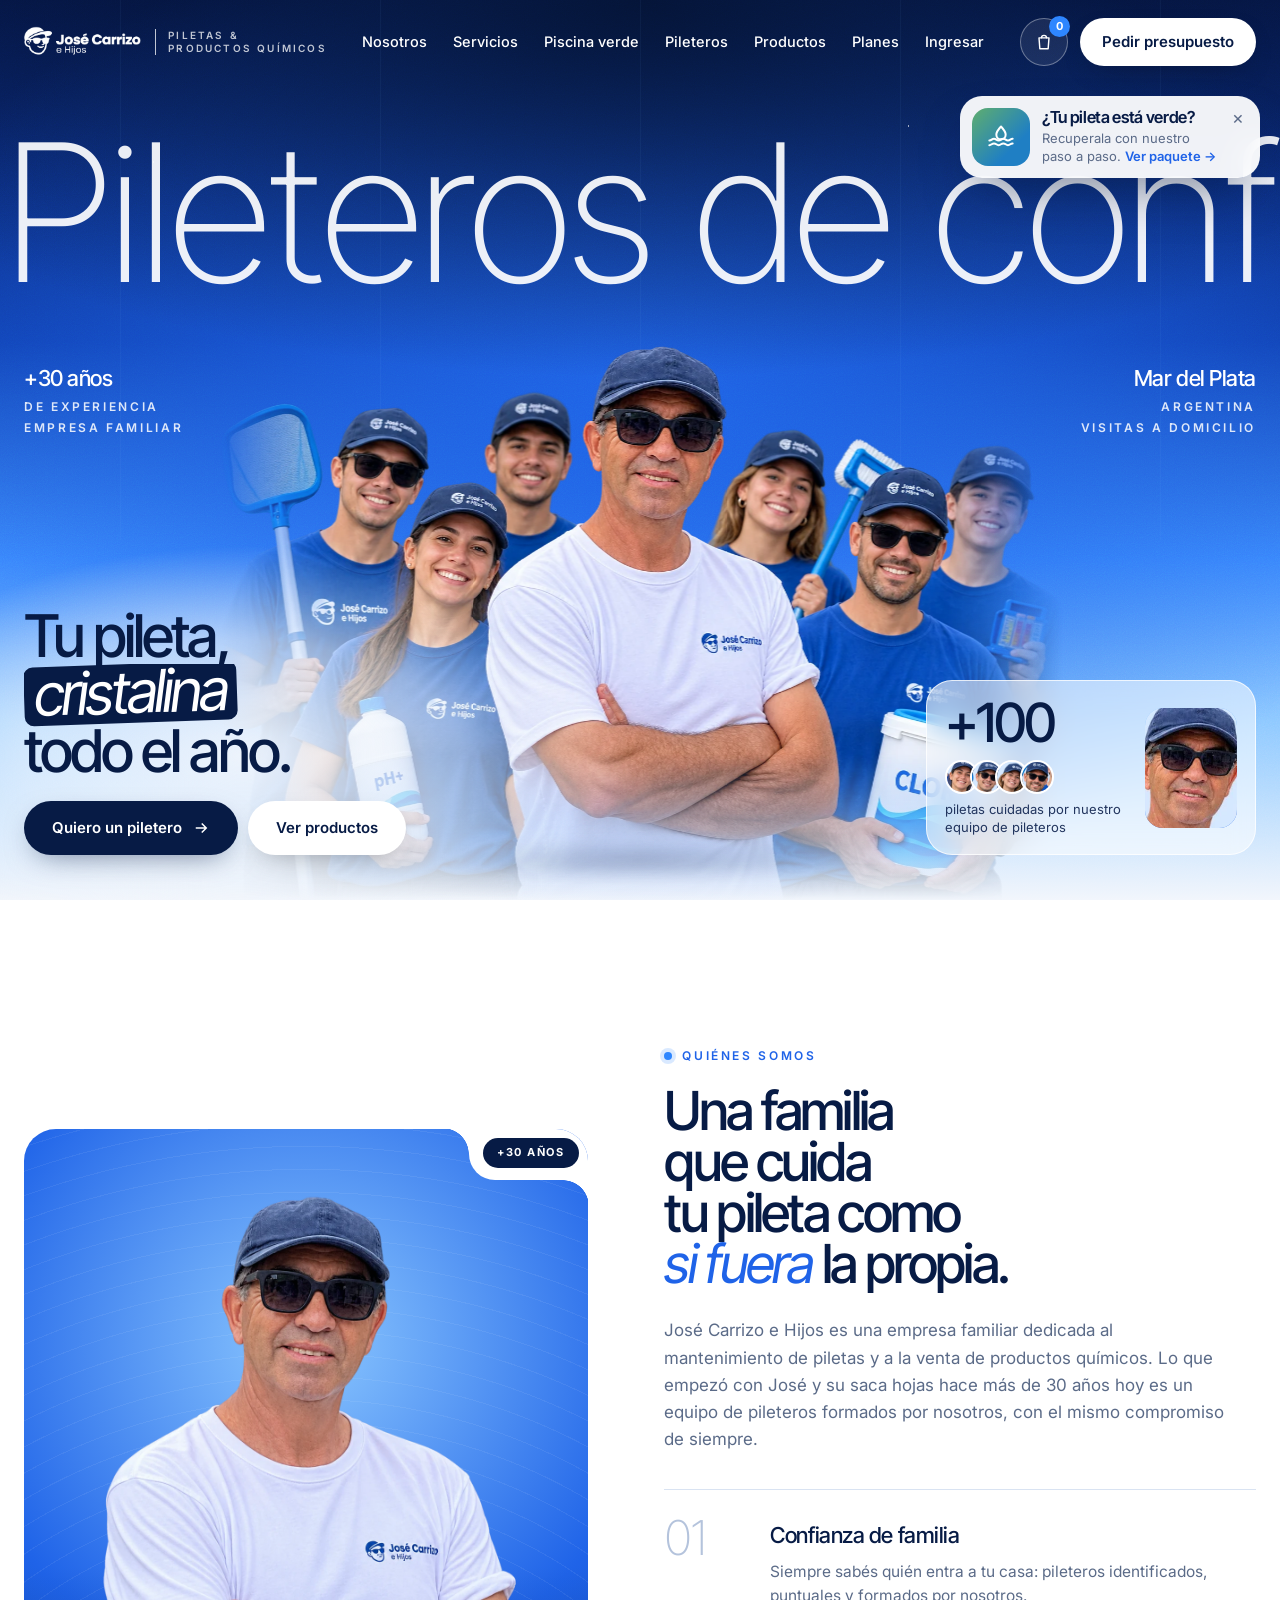
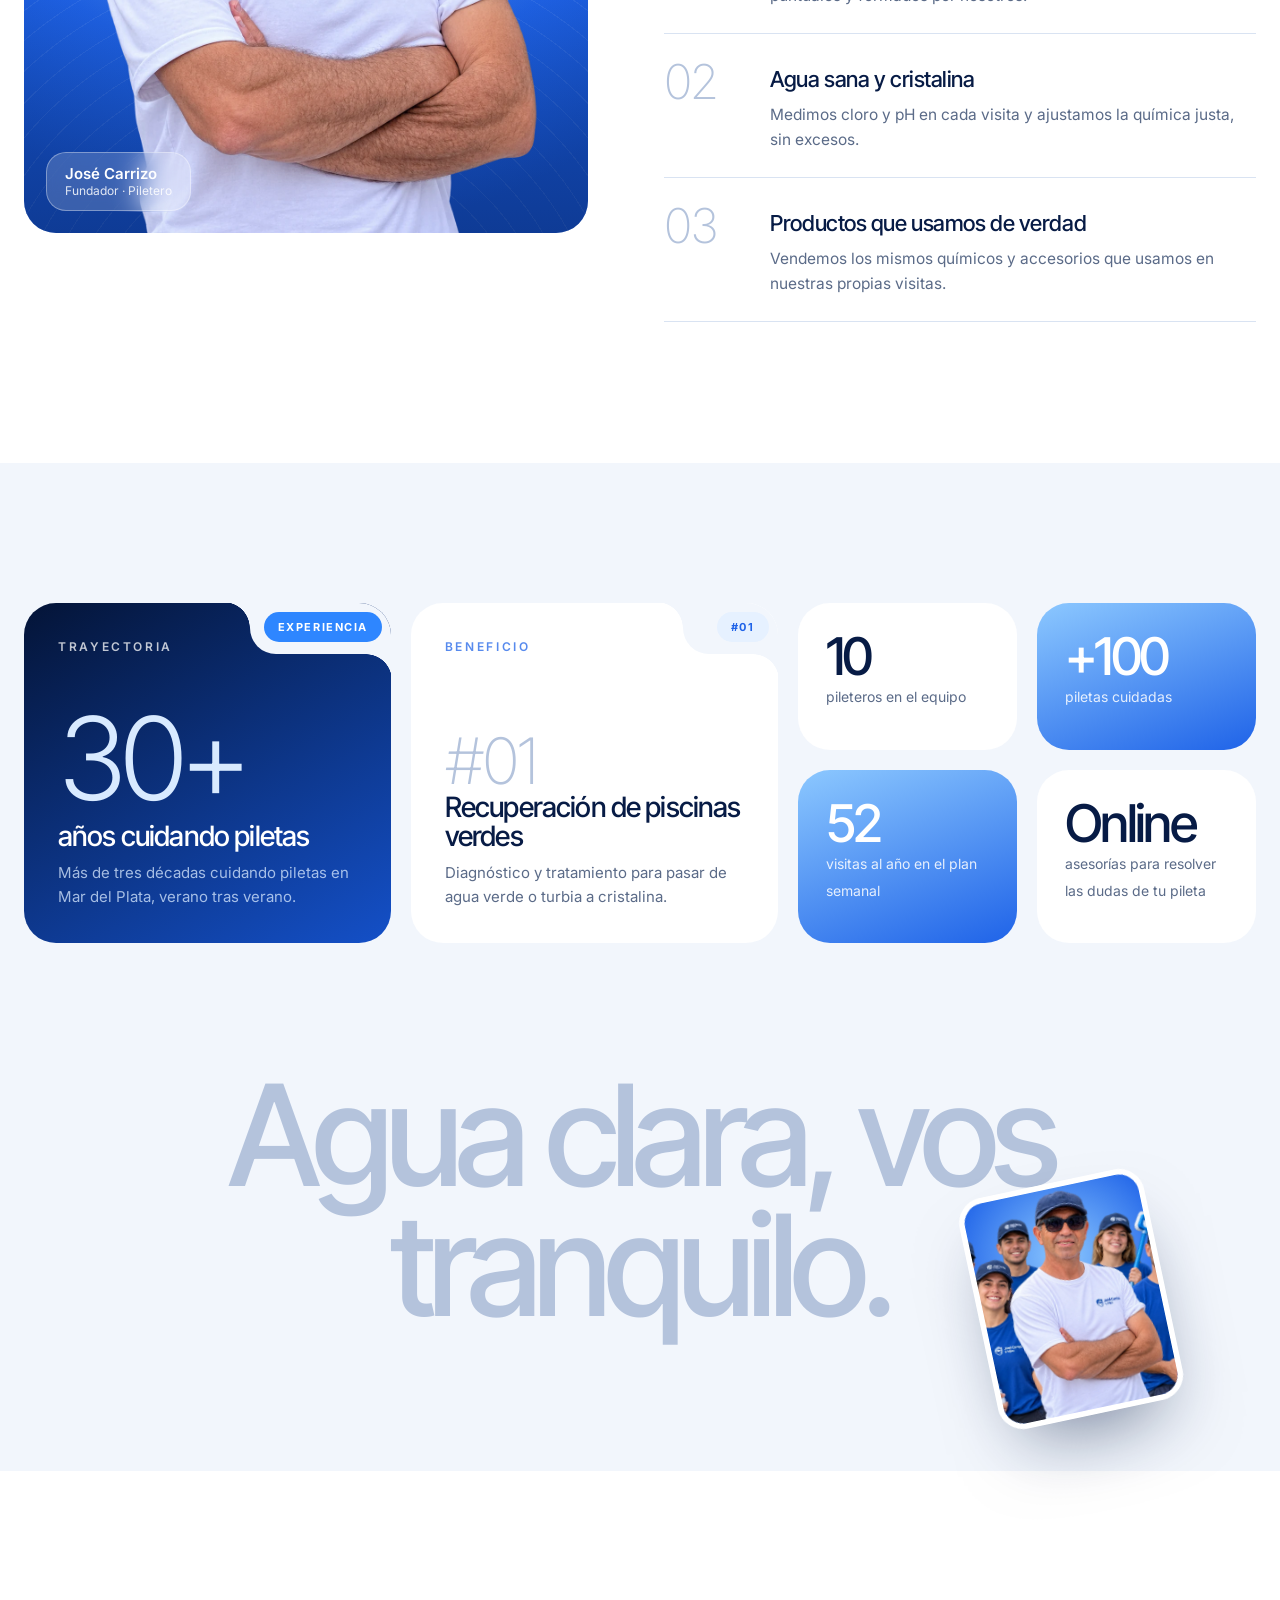
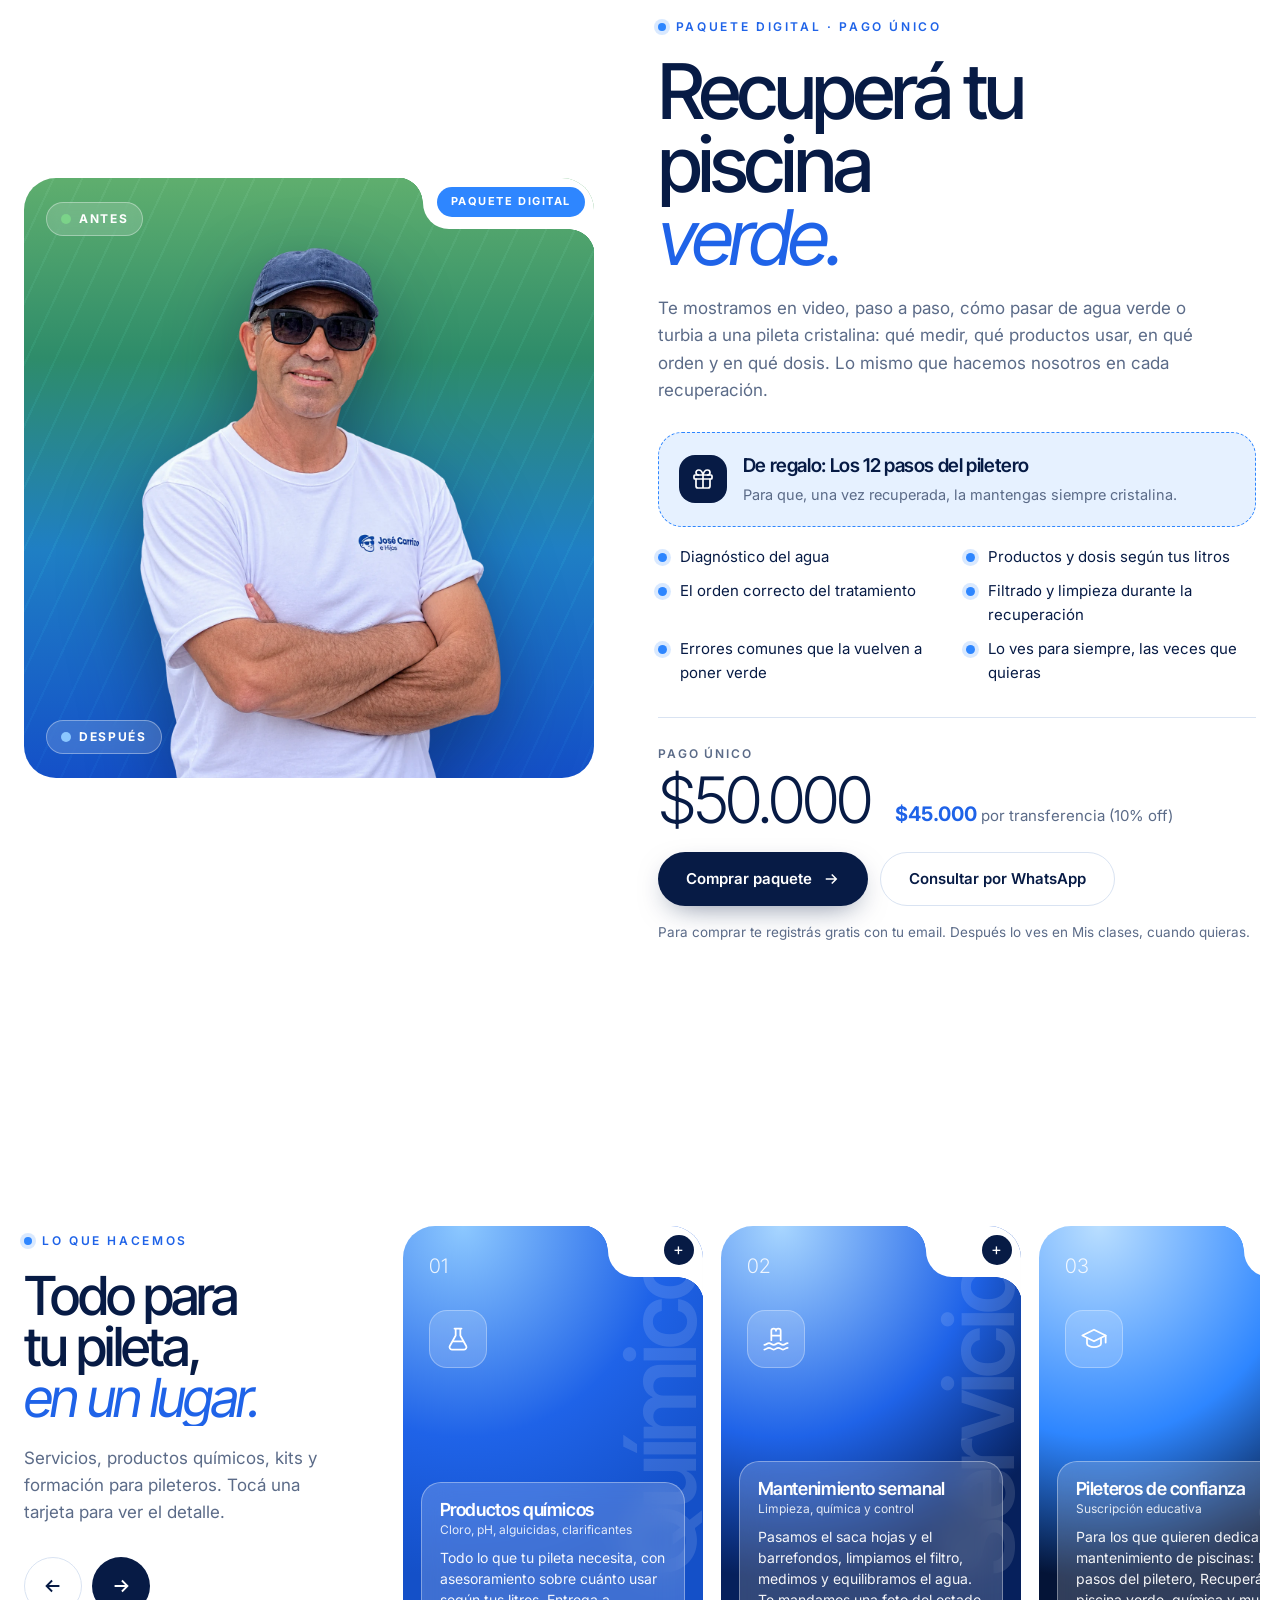
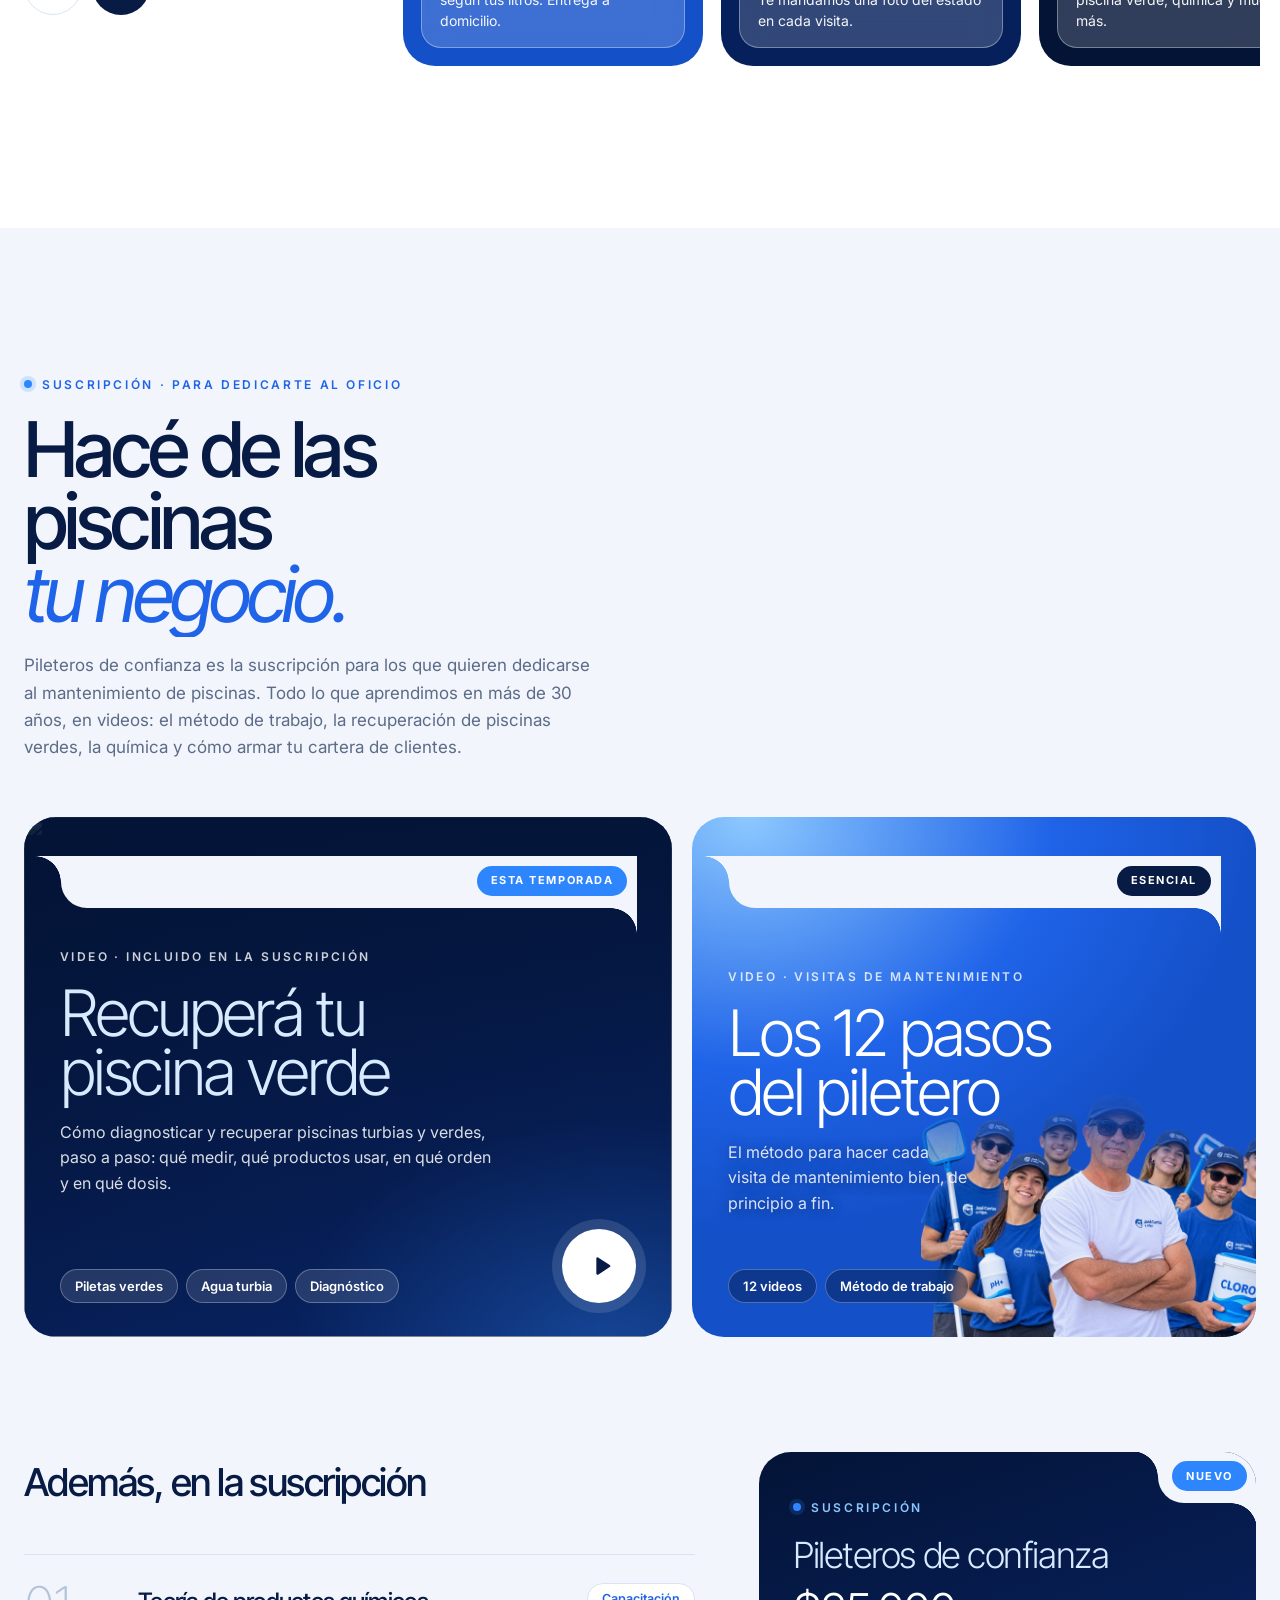
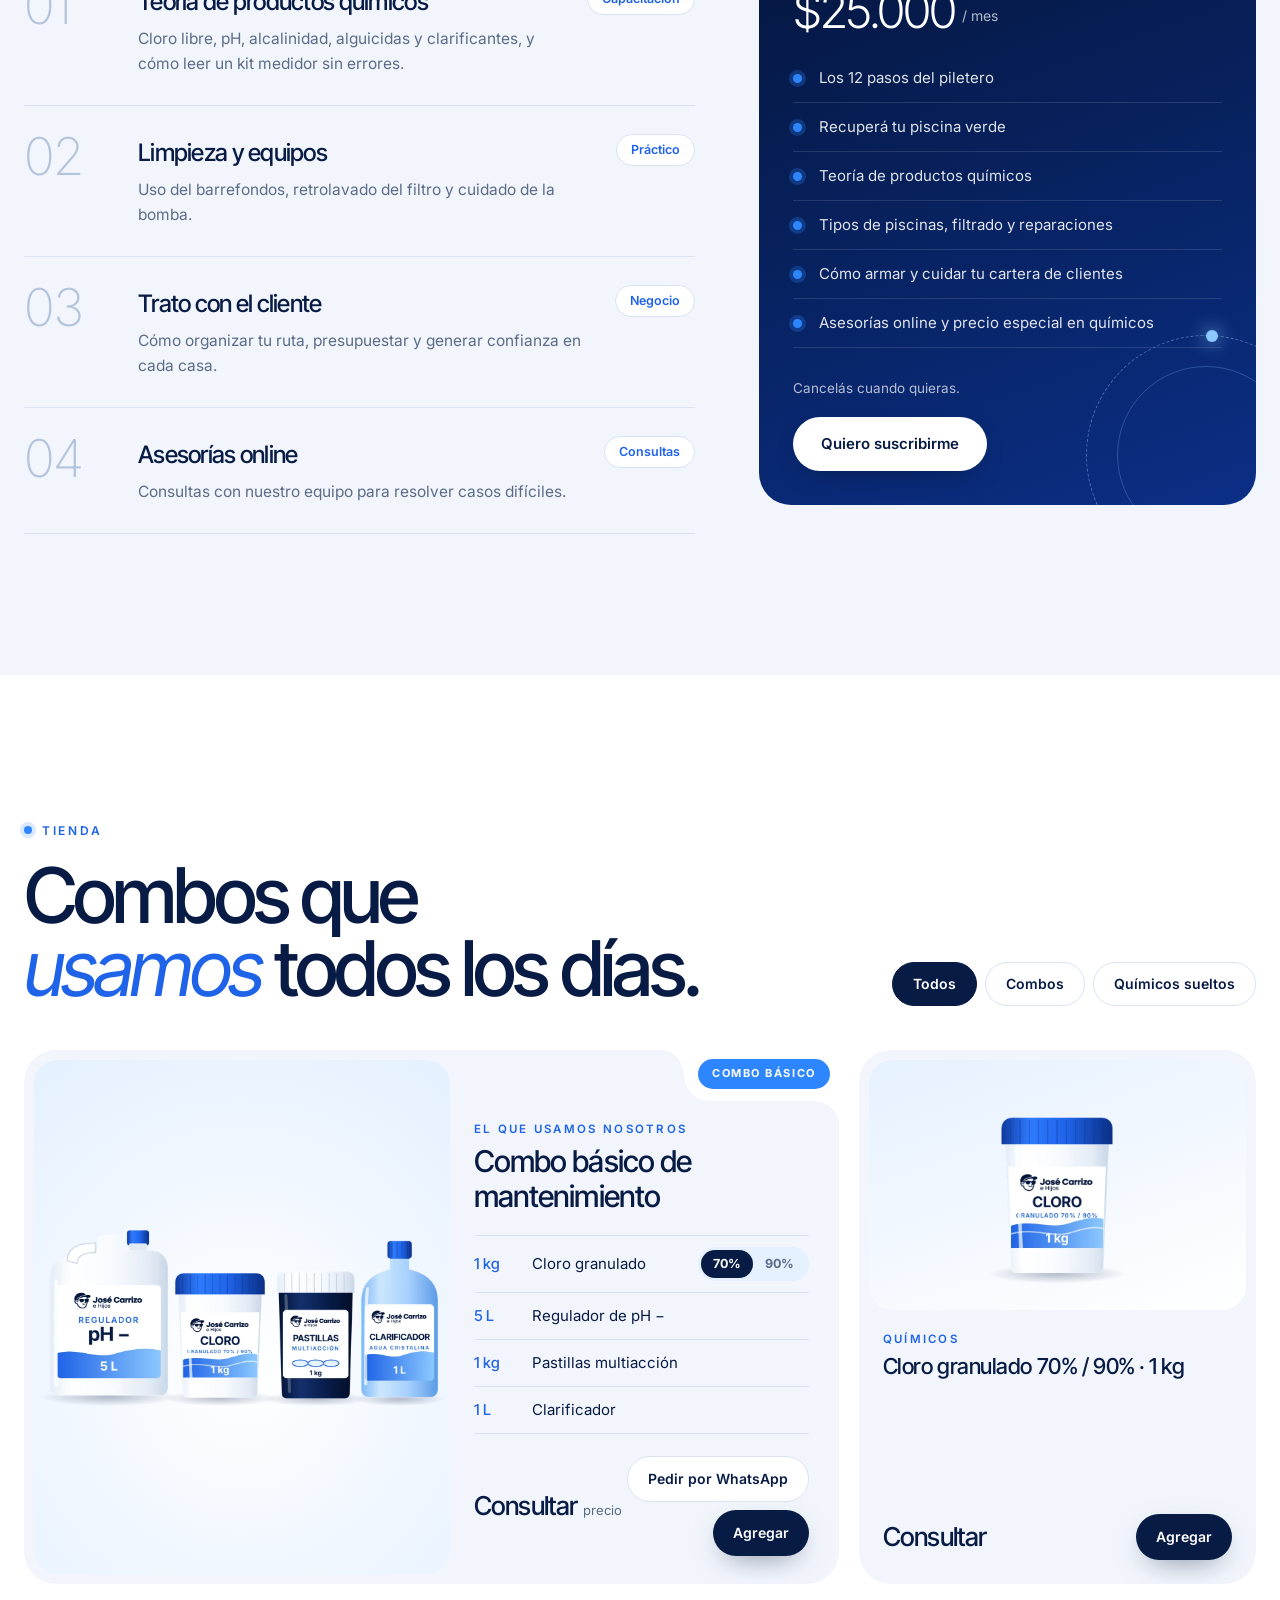
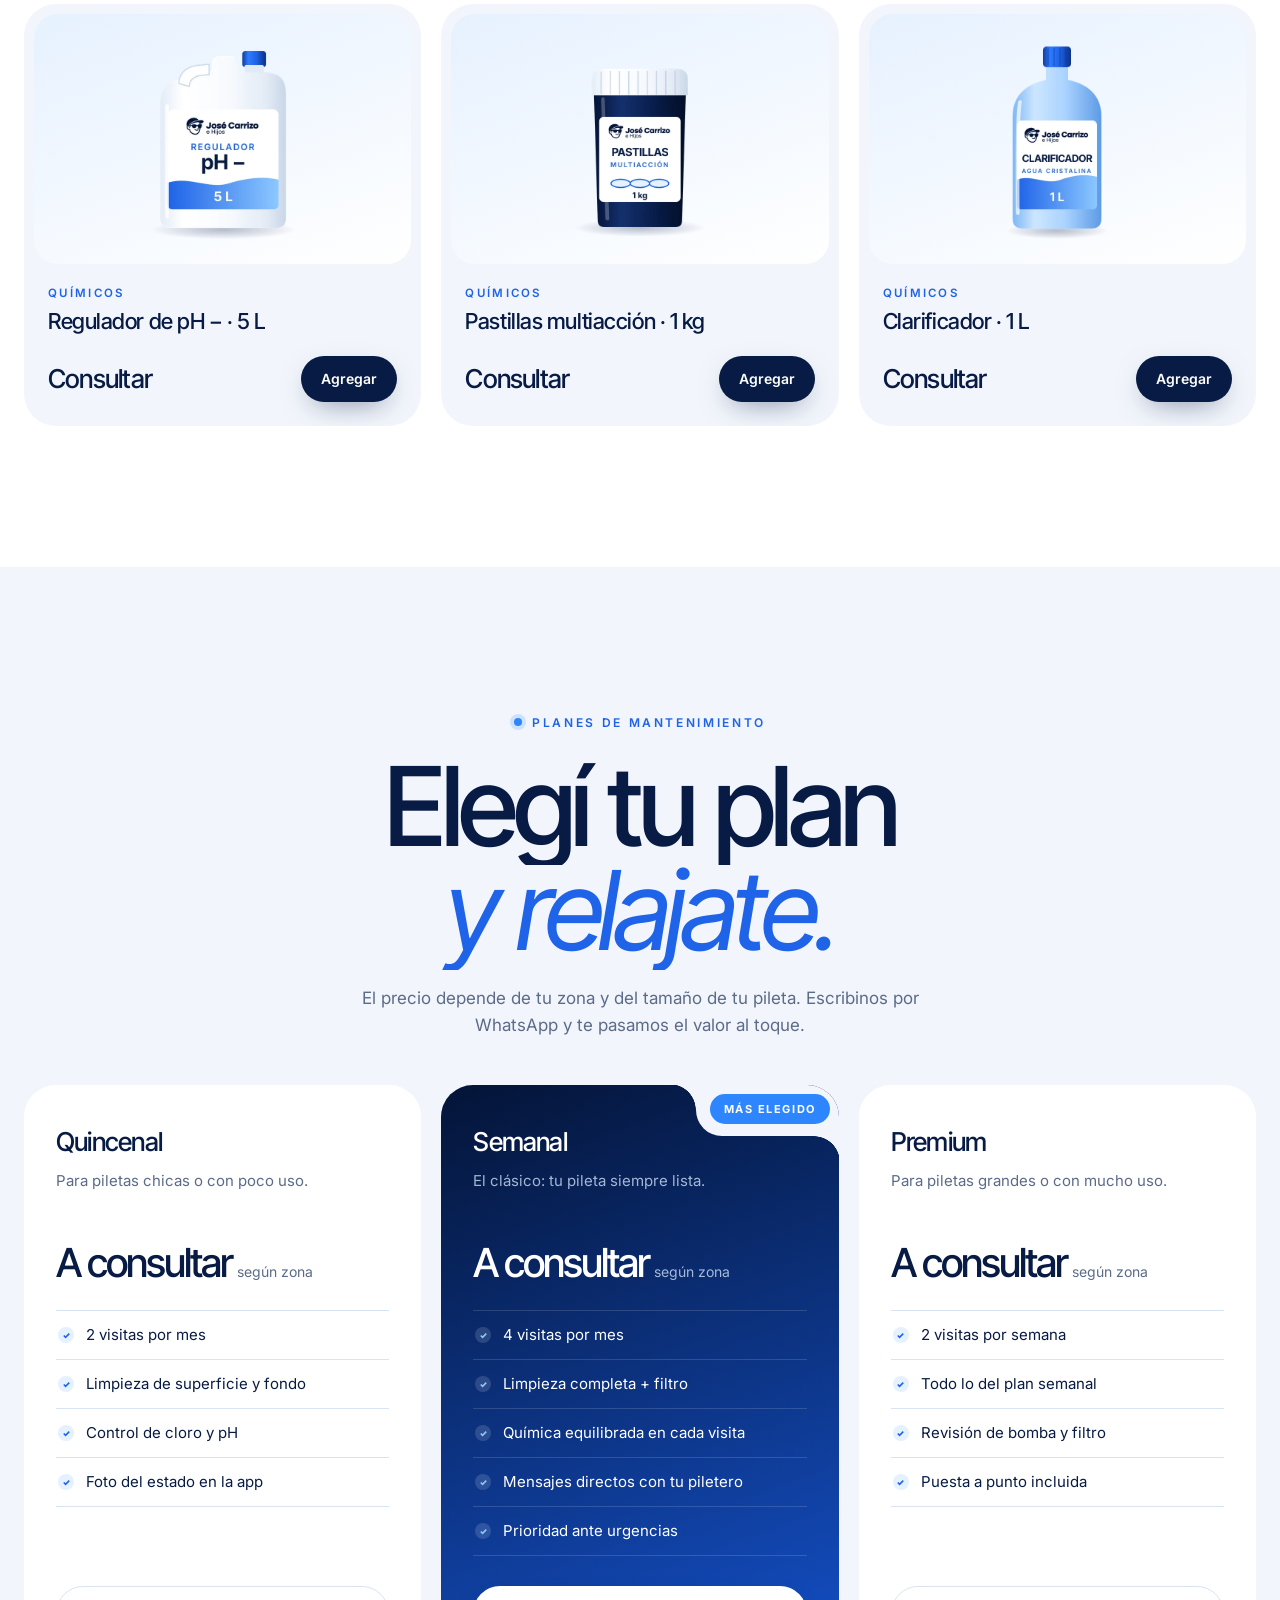
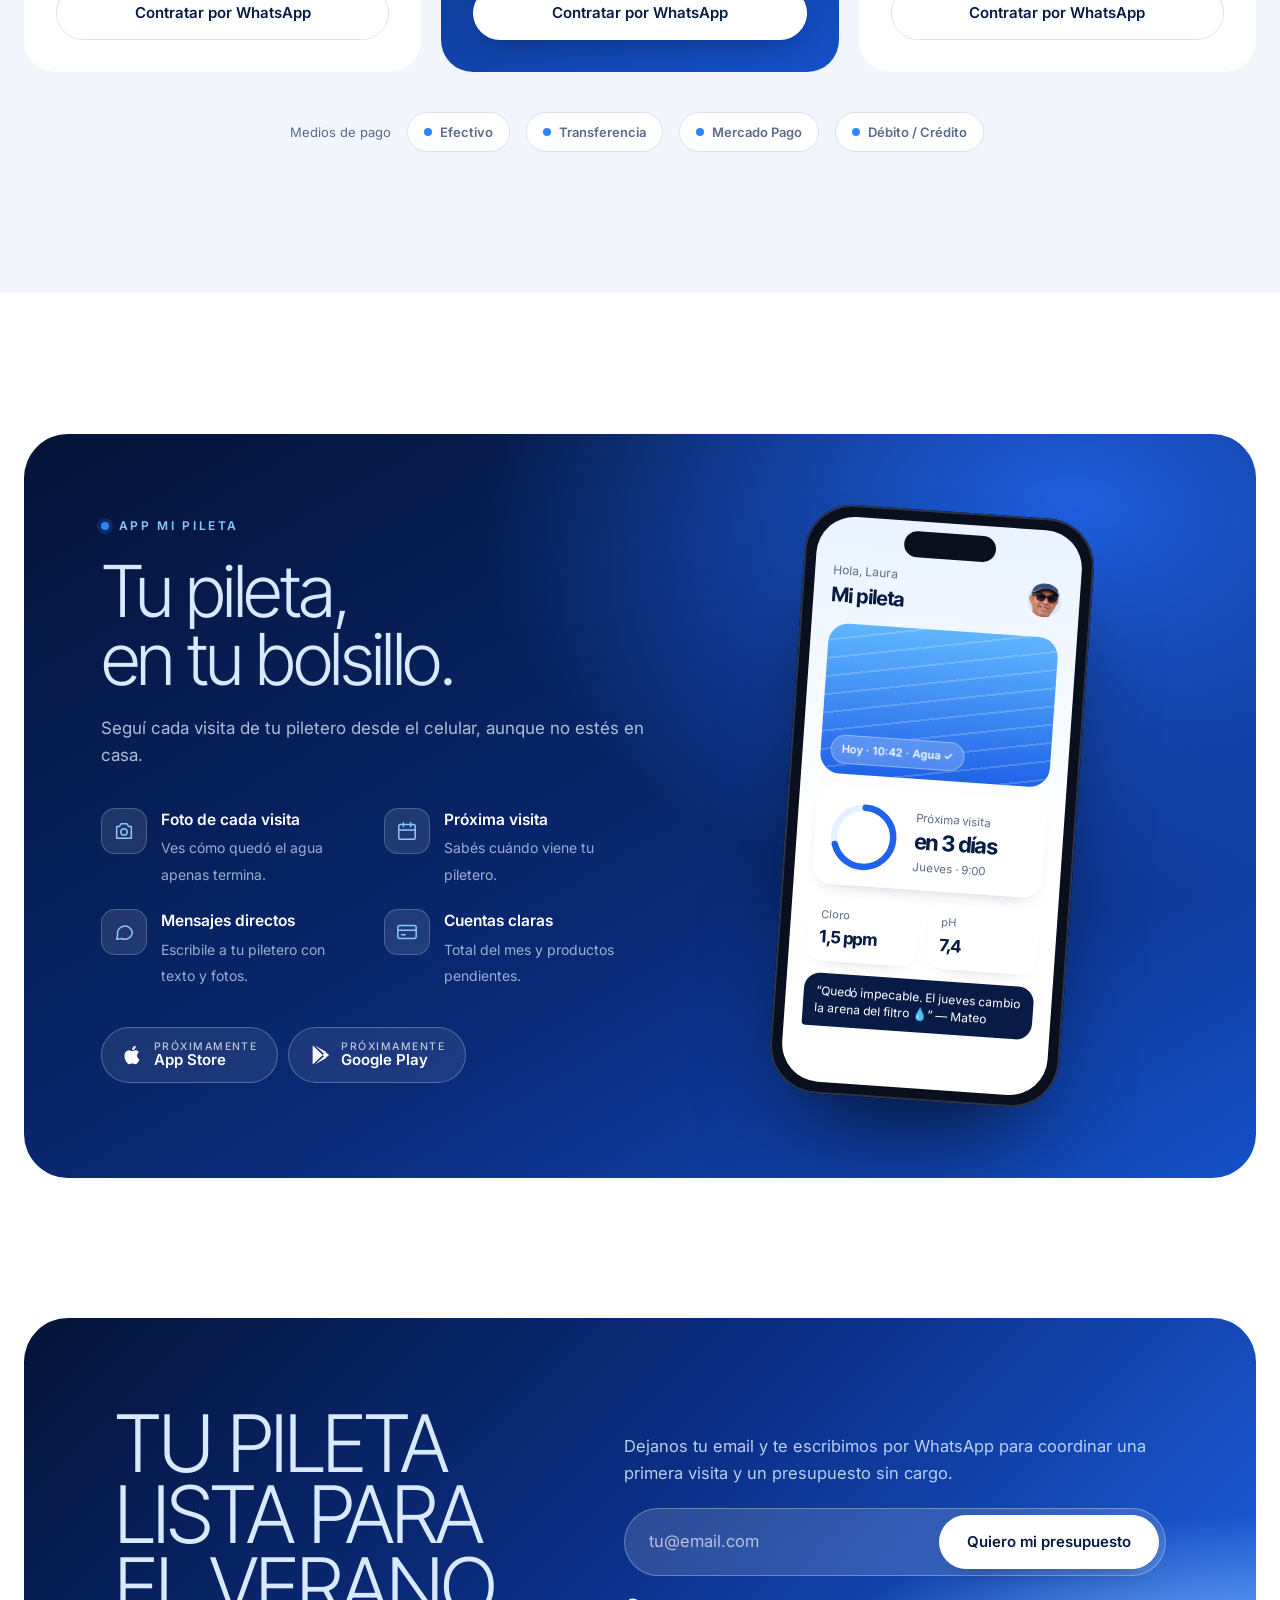
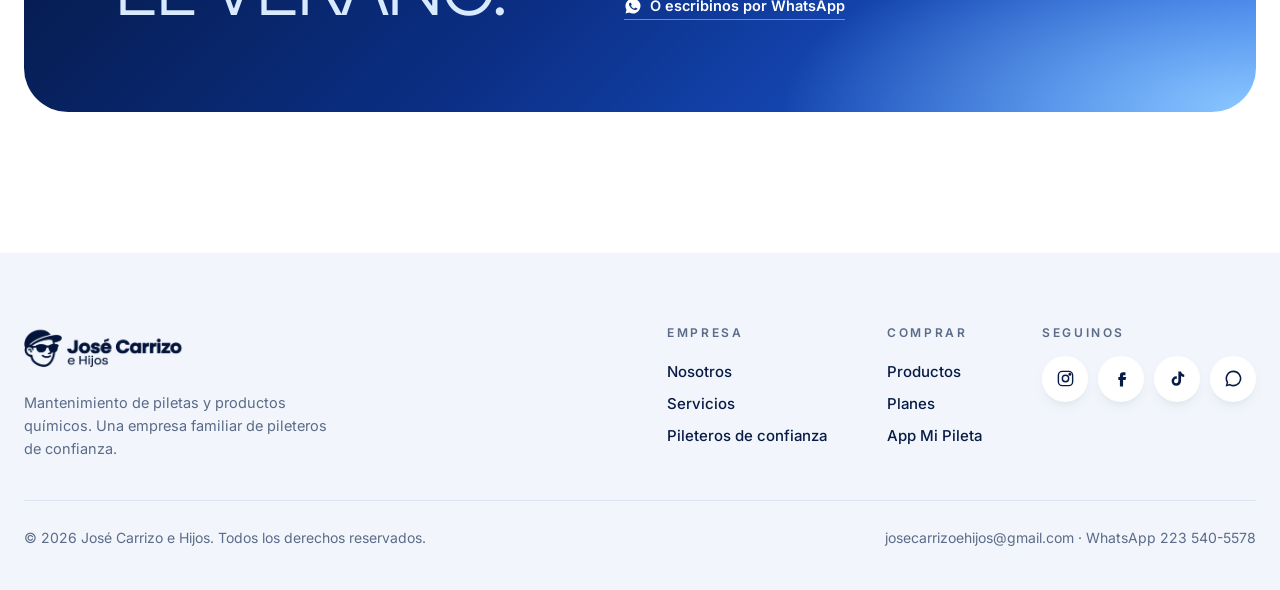
==== commit 3492bd67: "Registro antes de comprar, Mis clases solo con cuenta, panel de compra, imágenes piscina verde y equ" ====
--- a/index.html
+++ b/index.html
@@ -336,6 +336,16 @@
 .play{flex-shrink:0;width:74px;height:74px;border-radius:50%;background:#fff;color:var(--ink);display:grid;place-items:center;box-shadow:0 0 0 10px rgba(255,255,255,.12);animation:pulse 2.6s ease-in-out infinite}
 .play svg{width:28px;height:28px;margin-left:4px}
 @keyframes pulse{50%{box-shadow:0 0 0 18px rgba(255,255,255,.06)}}
+.sfeat--blue{position:relative}
+.sfeat__bg{position:absolute;inset:0;width:100%;height:100%;object-fit:cover;z-index:0}
+.sfeat--photo::after{content:"";position:absolute;inset:0;z-index:0;background:linear-gradient(180deg,rgba(4,20,55,.92) 0%,rgba(4,20,55,.55) 55%,rgba(4,20,55,.35) 100%)}
+.sfeat--photo>div{position:relative;z-index:1}
+.sfeat__team{position:absolute;right:-7%;bottom:0;height:48%;width:auto;max-width:none;z-index:0;opacity:.95;-webkit-mask-image:linear-gradient(180deg,transparent 0,#000 35%);mask-image:linear-gradient(180deg,transparent 0,#000 35%);pointer-events:none}
+.sfeat--blue>div{position:relative;z-index:1}
+.sfeat--blue>.chips{position:relative;z-index:1}
+.sfeat--blue .chips span{background:rgba(7,27,69,.45);backdrop-filter:blur(6px)}
+.sfeat--blue p{max-width:24ch;text-shadow:0 1px 12px rgba(4,20,55,.5)}
+.sfeat--blue{min-height:520px}
 .steps12{display:grid;grid-template-columns:repeat(6,1fr);gap:8px}
 .steps12 span{aspect-ratio:1;border-radius:14px;display:grid;place-items:center;font-family:var(--ff-title);font-weight:500;font-size:15px;background:rgba(255,255,255,.16);border:1px solid rgba(255,255,255,.3)}
 .edu__sub{font-family:var(--ff-title);font-weight:500;font-size:clamp(28px,3vw,40px);letter-spacing:-.04em;margin:0}
@@ -491,6 +501,8 @@
    ========================================================= */
 .pv{display:grid;grid-template-columns:1fr 1.05fr;gap:clamp(30px,5vw,80px);align-items:center}
 .pv__media{min-height:600px;background:linear-gradient(180deg,#5FAE6E 0%,#2E8C6A 30%,#1F7FC4 62%,#1450C8 100%)}
+.pv__photo{position:absolute;inset:0;width:100%;height:100%;object-fit:cover;z-index:1}
+.pv__media:not(.no-photo) .pv__fallback{display:none}
 .pv__media::before{content:"";position:absolute;inset:0;background:repeating-linear-gradient(115deg,rgba(255,255,255,.07) 0 2px,transparent 2px 26px);mix-blend-mode:overlay}
 .pv__media img.person{position:absolute;bottom:0;left:50%;transform:translateX(-50%);height:90%;width:auto;max-width:none;z-index:2;filter:drop-shadow(0 30px 40px rgba(4,20,55,.45))}
 .pv__lbl{position:absolute;left:22px;z-index:4;display:inline-flex;align-items:center;gap:8px;height:34px;padding:0 14px;border-radius:999px;font-size:12px;font-weight:700;letter-spacing:.14em;text-transform:uppercase;color:#fff;background:rgba(255,255,255,.16);border:1px solid rgba(255,255,255,.35);backdrop-filter:blur(8px);-webkit-backdrop-filter:blur(8px)}
@@ -620,7 +632,7 @@
       <a href="#pileteros">Pileteros</a>
       <a href="#productos">Productos</a>
       <a href="#planes">Planes</a>
-      <a href="clases.html">Mis clases</a>
+      <a href="clases.html?login=1" class="js-cuenta">Ingresar</a>
     </nav>
     <div class="nav__right">
       <a href="#productos" class="cart" id="cart" aria-label="Carrito, 0 productos">
@@ -642,7 +654,7 @@
     <a href="#pileteros"><span>04</span>Pileteros</a>
     <a href="#productos"><span>05</span>Productos</a>
     <a href="#planes"><span>06</span>Planes</a>
-    <a href="clases.html"><span>07</span>Mis clases</a>
+    <a href="clases.html?login=1" class="js-cuenta"><span>07</span>Ingresar</a>
   </nav>
   <a href="#contacto" class="btn btn--white">Pedir presupuesto</a>
 </div>
@@ -798,9 +810,10 @@
   <div class="wrap pv">
     <div class="card pv__media fx">
       <div class="notch"><span class="badge badge--accent">Paquete digital</span></div>
-      <span class="pv__lbl pv__lbl--a"><i></i>Antes</span>
-      <img class="person" src="img/persona-cut.webp" alt="José Carrizo, de brazos cruzados" width="1086" height="1448" loading="lazy">
-      <span class="pv__lbl pv__lbl--d"><i></i>Después</span>
+      <img class="pv__photo" src="https://jxdvrwjkcluskdaeockt.supabase.co/storage/v1/object/public/web/piscina-verde.jpg" alt="José Carrizo limpiando una piscina verde" loading="lazy" onerror="this.closest('.pv__media').classList.add('no-photo');this.remove()">
+      <div class="pv__fallback"><span class="pv__lbl pv__lbl--a"><i></i>Antes</span>
+      <img class="person" src="img/persona-cut.webp" alt="" width="1086" height="1448" loading="lazy">
+      <span class="pv__lbl pv__lbl--d"><i></i>Después</span></div>
     </div>
 
     <div class="pv__body">
@@ -831,11 +844,11 @@
         <div class="tr"><b>$45.000</b> por transferencia (10% off)</div>
       </div>
       <div class="pv__btns fx" style="--d:.35s">
-        <a href="#" class="btn btn--dark wa-link" data-msg="Hola! Quiero comprar el paquete Recuperá tu piscina verde ($50.000).">Comprar paquete
+        <a href="clases.html?quiero=paquete-shock" class="btn btn--dark">Comprar paquete
           <svg viewBox="0 0 24 24" fill="none" stroke="currentColor" stroke-width="2" aria-hidden="true"><path d="M5 12h14M13 6l6 6-6 6"/></svg></a>
-        <a href="#" class="btn btn--ghost wa-link" data-msg="Hola! Quiero comprar el paquete Recuperá tu piscina verde pagando por transferencia ($45.000).">Pagar por transferencia</a>
-      </div>
-      <p class="pv__note">Después de la compra lo ves en <a href="clases.html" style="text-decoration:underline">Mis clases</a> con tu cuenta.</p>
+        <a href="#" class="btn btn--ghost wa-link" data-msg="Hola! Tengo una consulta sobre el paquete Recuperá tu piscina verde.">Consultar por WhatsApp</a>
+      </div>
+      <p class="pv__note">Para comprar te registrás gratis con tu email. Después lo ves en Mis clases, cuando quieras.</p>
     </div>
   </div>
 </section>
@@ -961,7 +974,8 @@
 
     <!-- Contenidos principales -->
     <div class="sub-feats">
-      <article class="card sfeat sfeat--dark fx">
+      <article class="card sfeat sfeat--dark sfeat--photo fx">
+        <img class="sfeat__bg" src="https://jxdvrwjkcluskdaeockt.supabase.co/storage/v1/object/public/web/piscina-verde.jpg" alt="" loading="lazy">
         <div class="notch"><span class="badge badge--accent">Esta temporada</span></div>
         <div>
           <span class="sfeat__k">Video · Incluido en la suscripción</span>
@@ -978,11 +992,10 @@
         <div>
           <span class="sfeat__k">Video · Visitas de mantenimiento</span>
           <h3>Los 12 pasos<br>del piletero</h3>
-          <p>El método para hacer cada visita de mantenimiento de forma correcta, desde que llegás a la casa hasta que te vas.</p>
+          <p>El método para hacer cada visita de mantenimiento bien, de principio a fin.</p>
         </div>
-        <div class="steps12" aria-hidden="true">
-          <span>01</span><span>02</span><span>03</span><span>04</span><span>05</span><span>06</span><span>07</span><span>08</span><span>09</span><span>10</span><span>11</span><span>12</span>
-        </div>
+        <img class="sfeat__team" src="img/equipo-cut.webp" alt="El equipo de pileteros de José Carrizo e Hijos" loading="lazy">
+        <div class="chips"><span>12 videos</span><span>Método de trabajo</span></div>
       </article>
     </div>
 
@@ -1011,7 +1024,7 @@
           <li>Asesorías online y precio especial en químicos</li>
         </ul>
         <p class="tr">Cancelás cuando quieras.</p>
-        <a href="#" class="btn btn--white wa-link" data-msg="Hola! Quiero suscribirme a Pileteros de confianza ($25.000 por mes).">Quiero suscribirme</a>
+        <a href="clases.html?quiero=suscripcion" class="btn btn--white">Quiero suscribirme</a>
         <div class="ring" aria-hidden="true"></div>
       </aside>
     </div>
@@ -1417,6 +1430,20 @@
     });
   });
 
+  /* ---------- Cuenta: "Mis clases" aparece solo si la persona ya se registró/ingresó ---------- */
+  (function(){
+    var logueado = false;
+    try {
+      var t = JSON.parse(localStorage.getItem('sb-jxdvrwjkcluskdaeockt-auth-token') || 'null');
+      logueado = !!(t && (t.refresh_token || (t.expires_at && t.expires_at * 1000 > Date.now())));
+    } catch(e){}
+    if(!logueado) return;
+    $$('.js-cuenta').forEach(function(a){
+      a.href = 'clases.html';
+      var n = a.querySelector('span'); a.textContent = 'Mis clases'; if(n) a.insertBefore(n, a.firstChild);
+    });
+  })();
+
   /* ---------- Tarjetita flotante: piscina verde ---------- */
   (function(){
     var pop = $('#pvpop'); if(!pop) return;
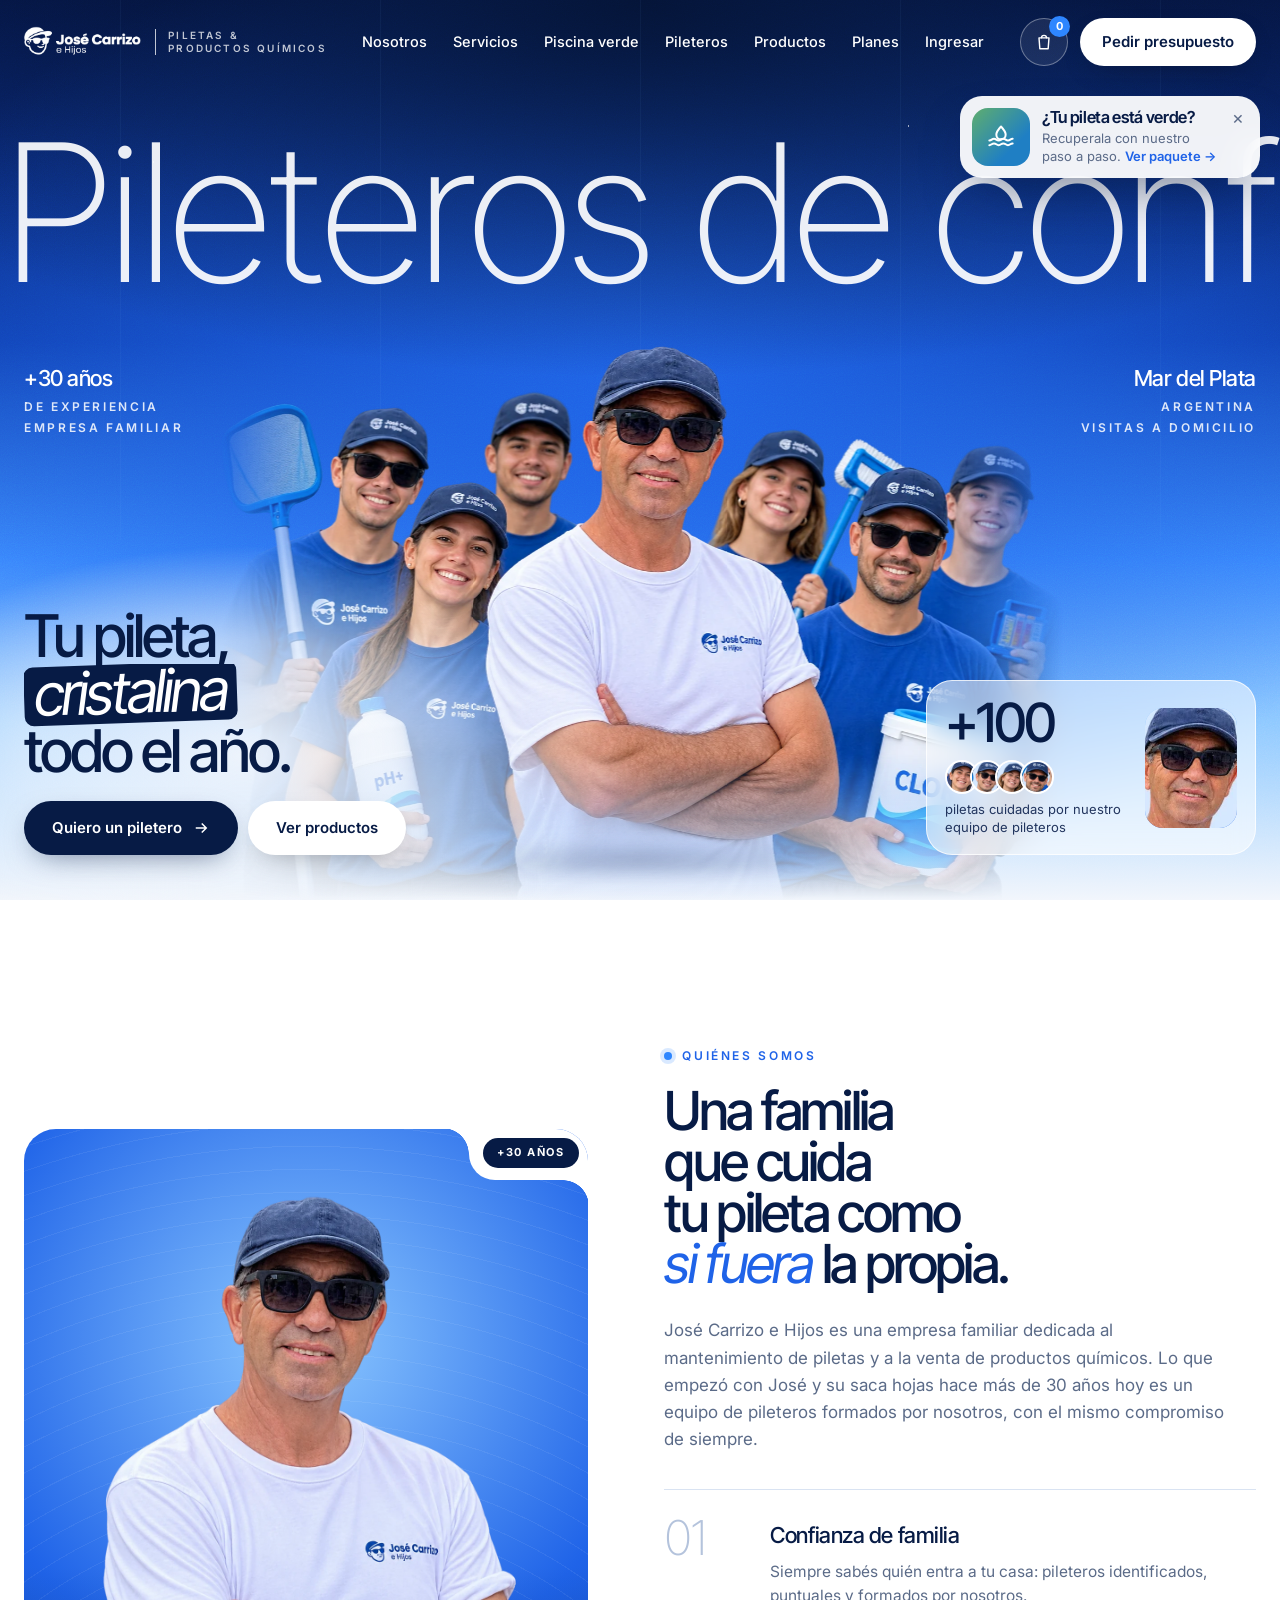
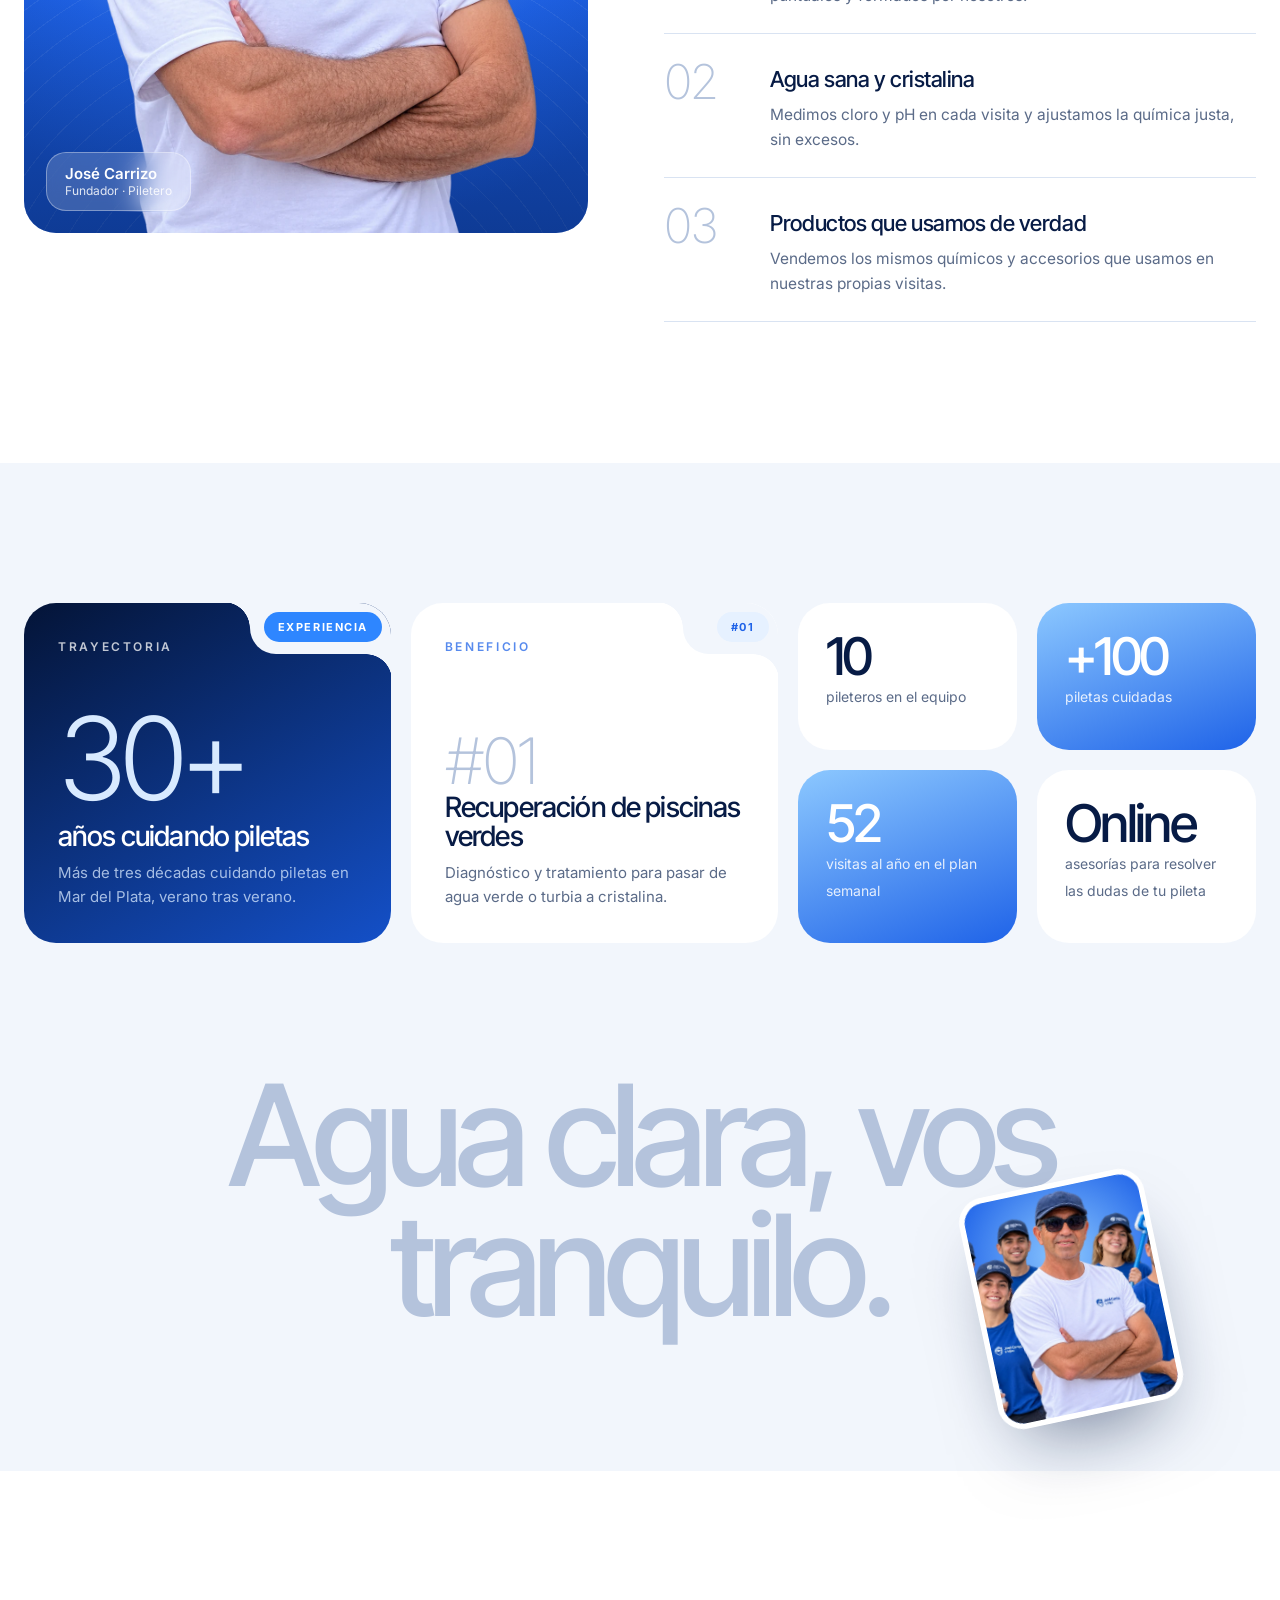
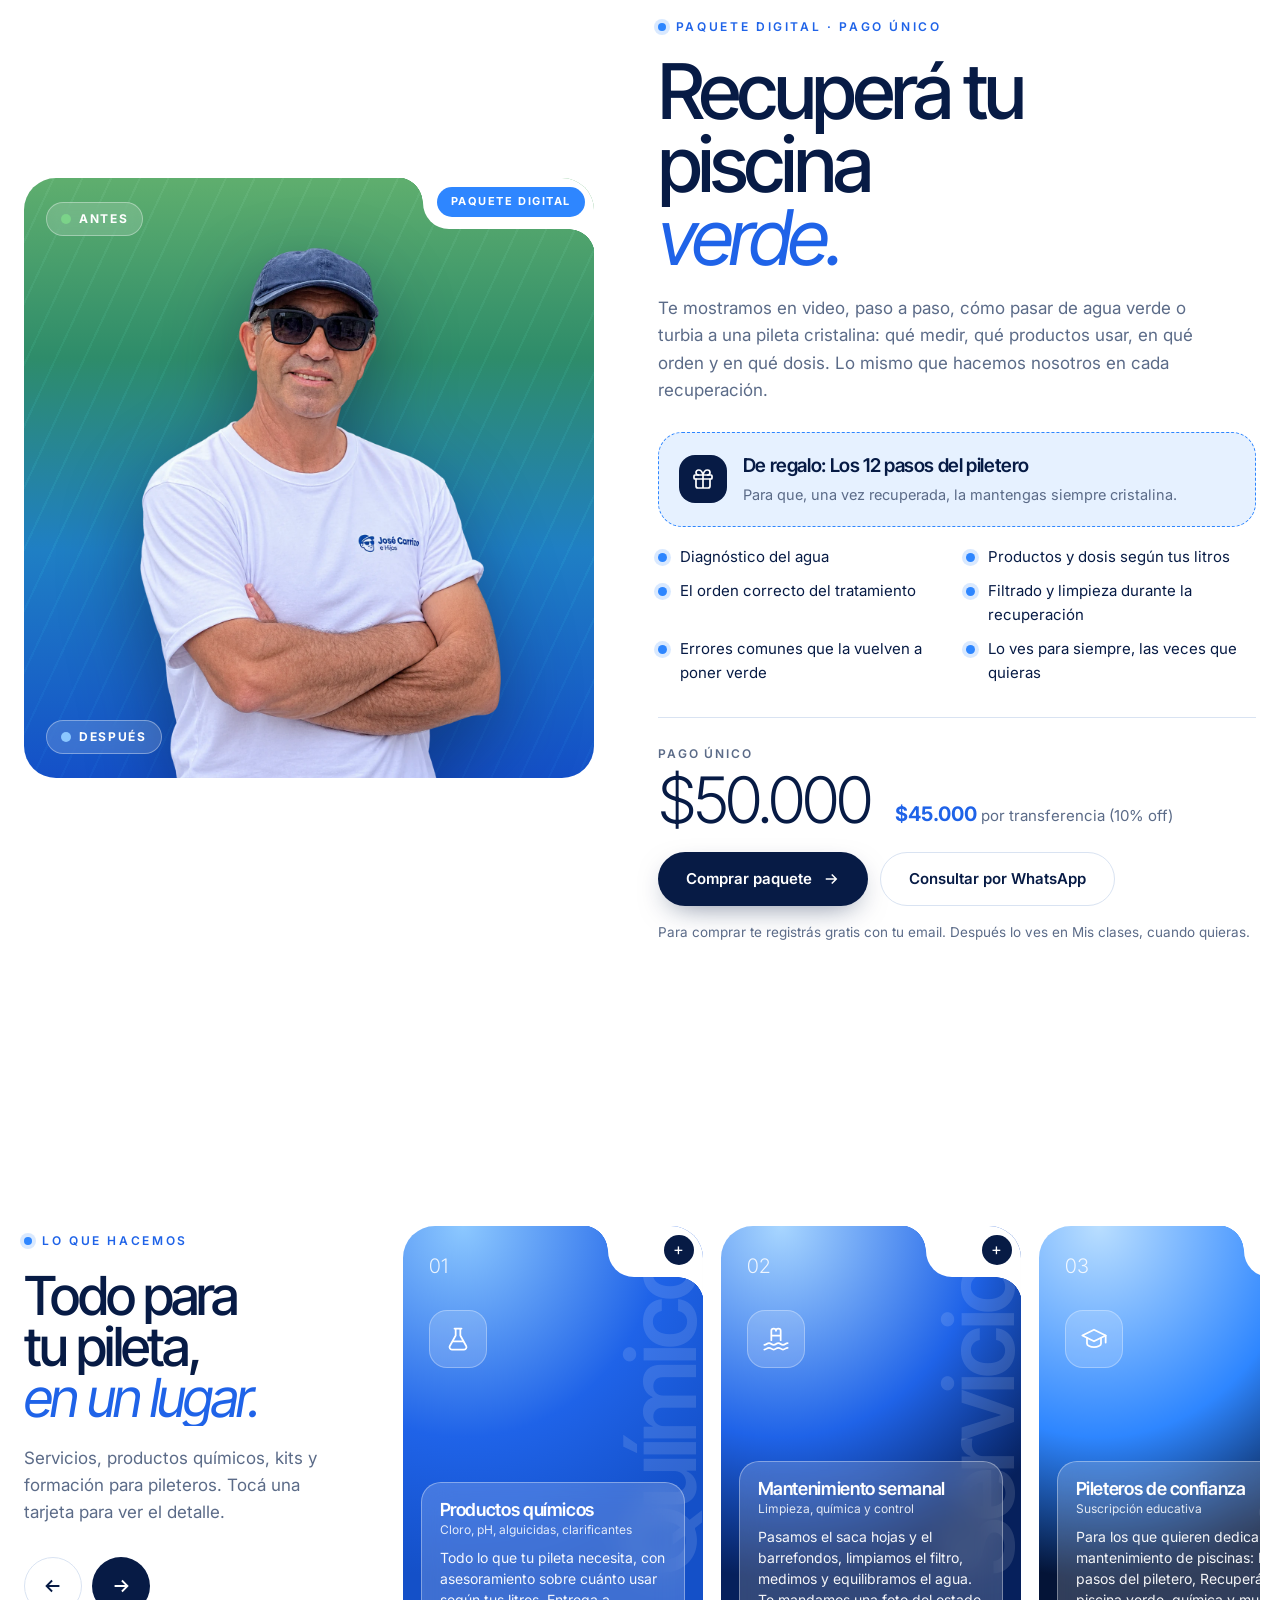
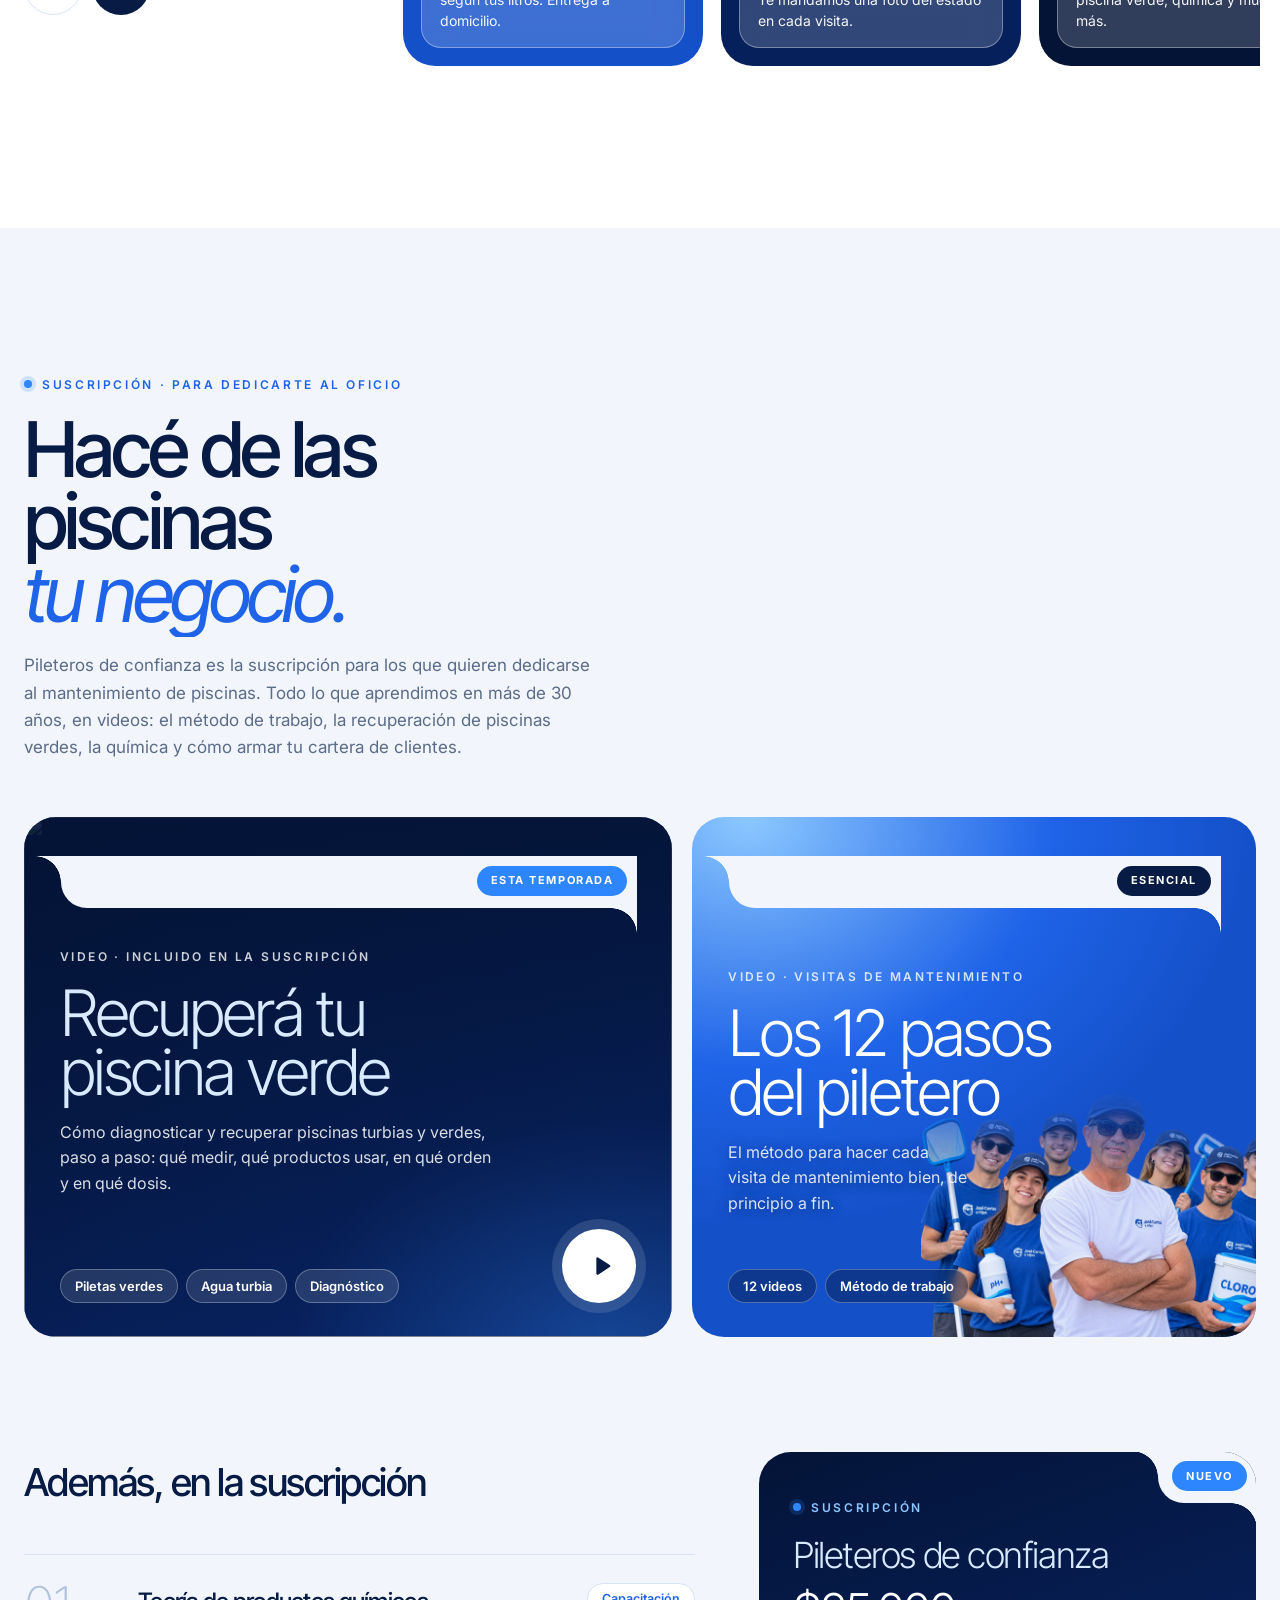
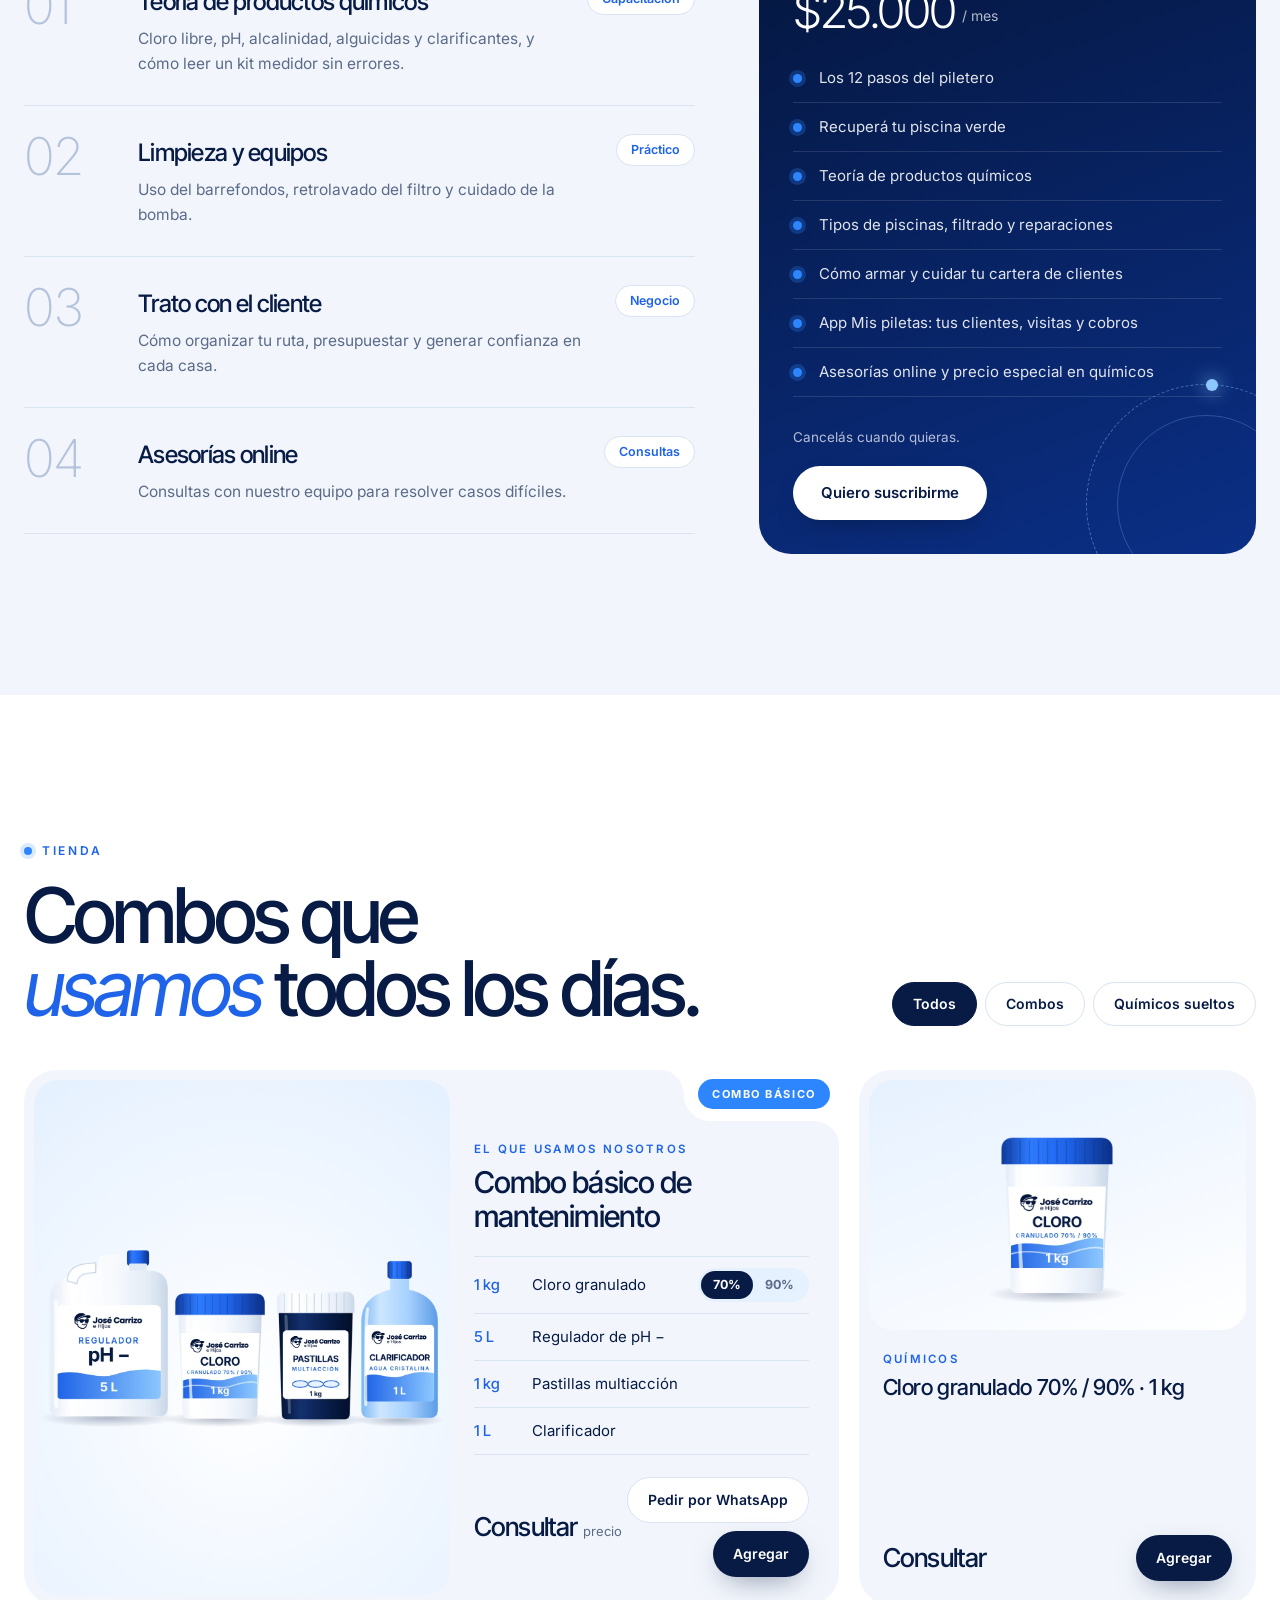
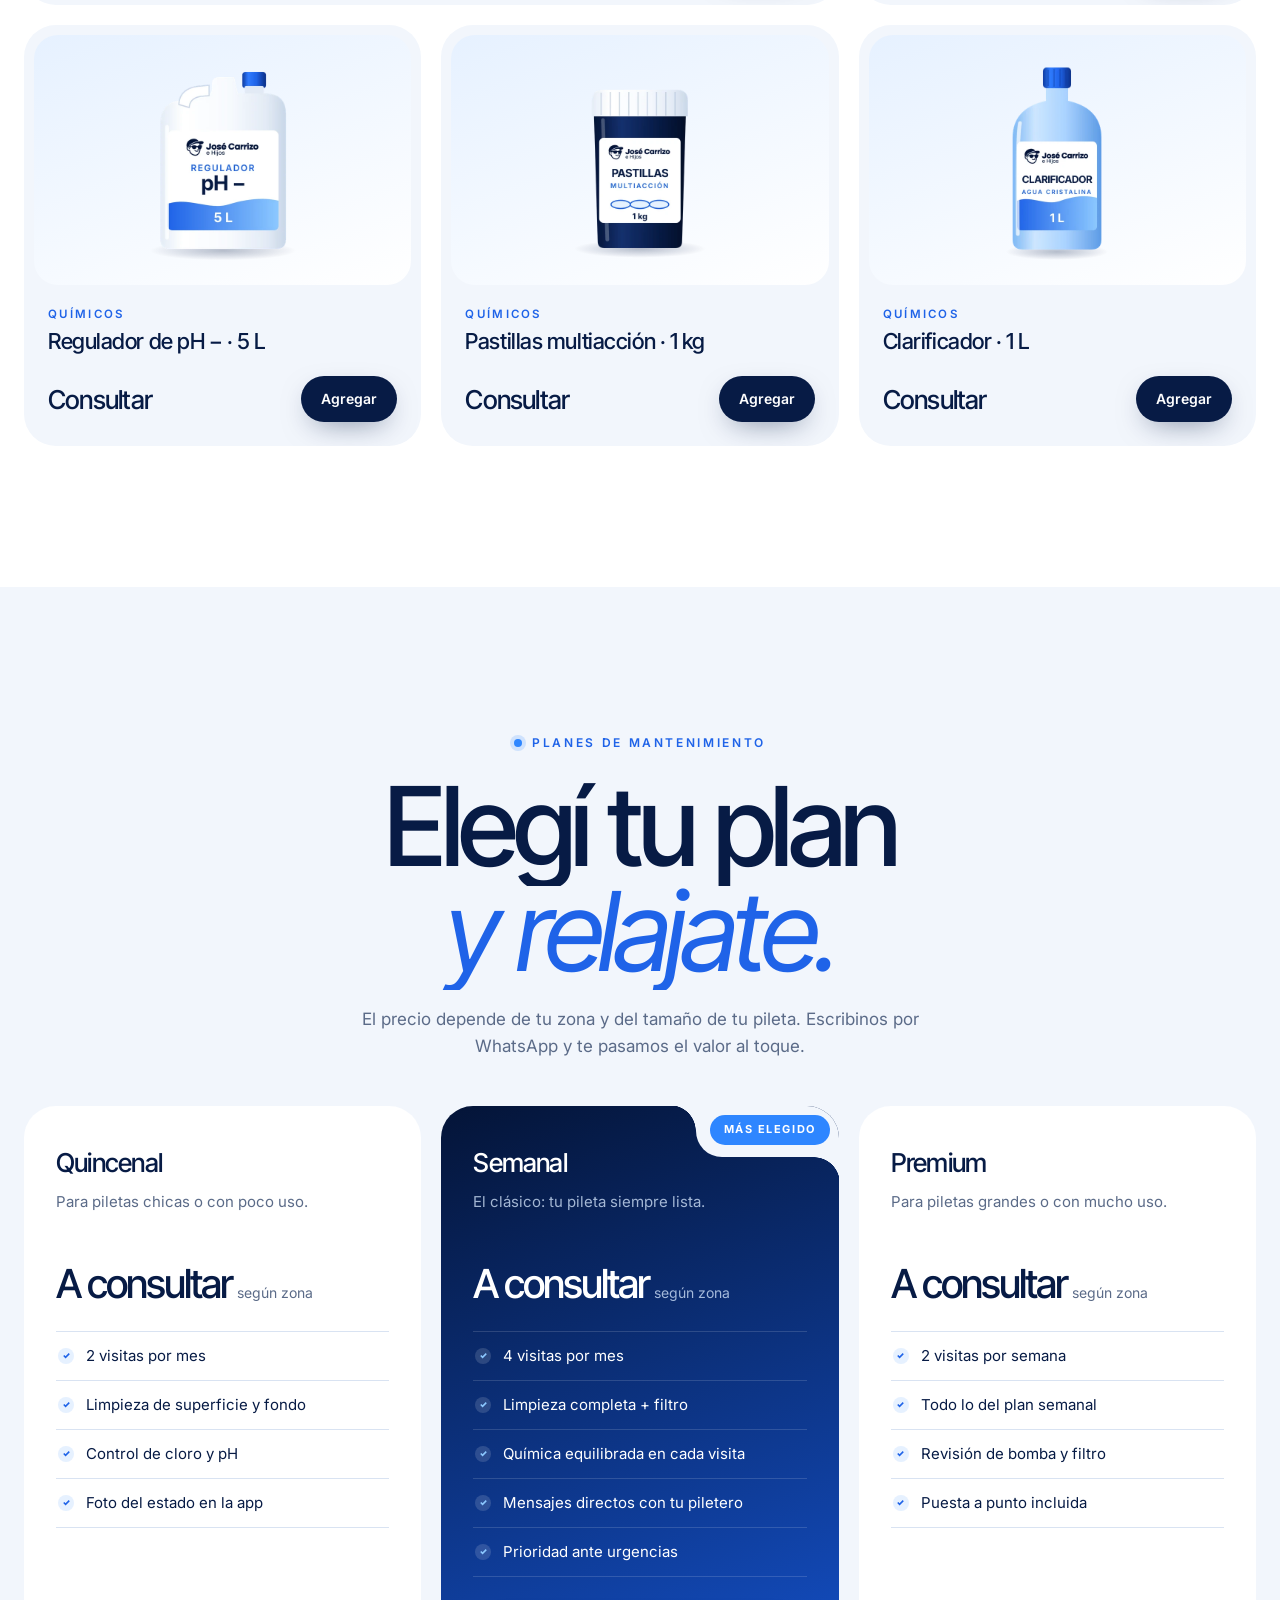
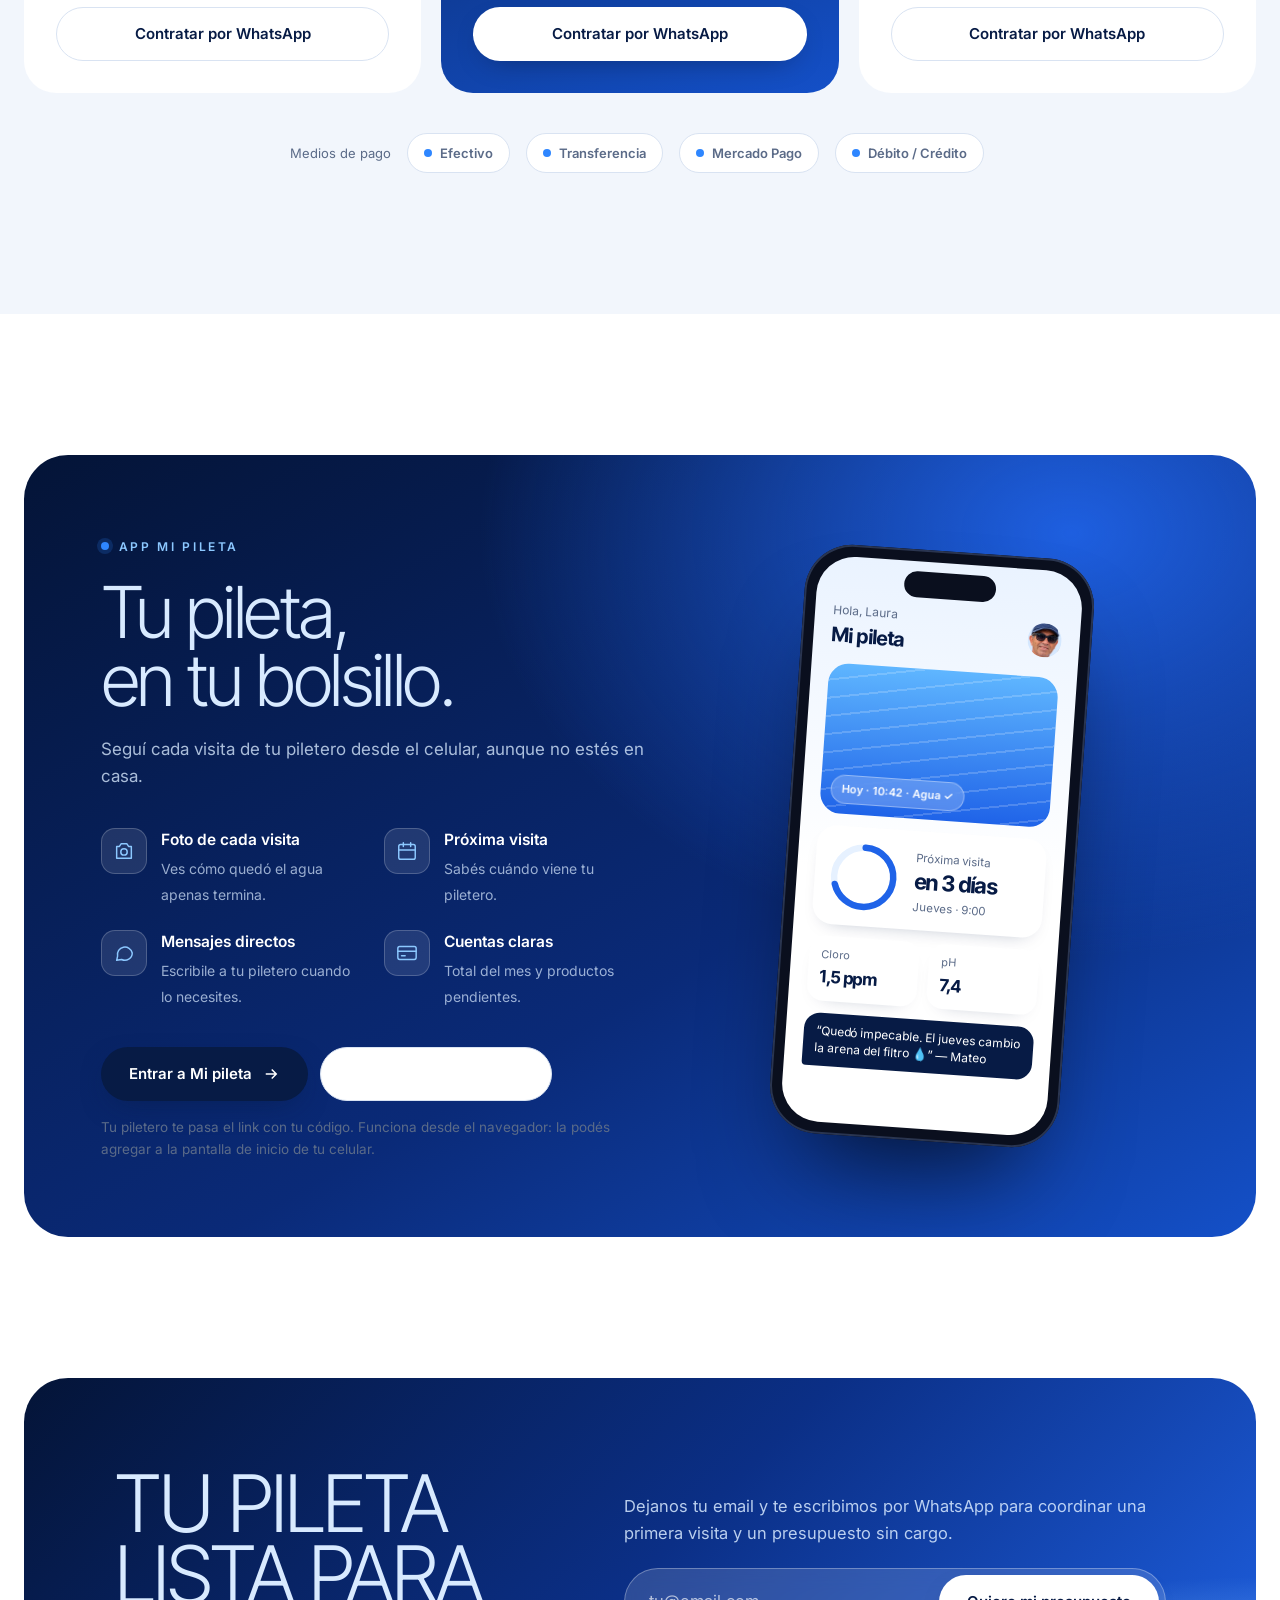
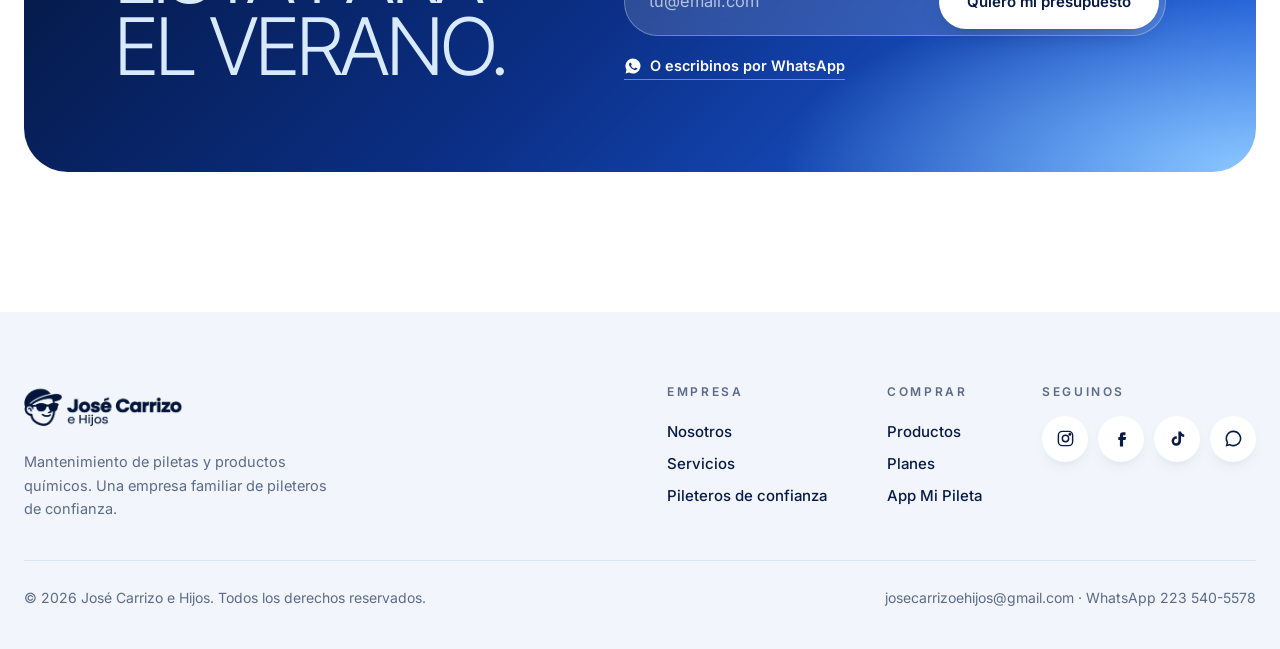
==== commit a15cab75: "Mis piletas (app de gestión para suscriptores) y Mi pileta (vista del cliente) Co-Authored-By: Claud" ====
--- a/index.html
+++ b/index.html
@@ -1021,6 +1021,7 @@
           <li>Teoría de productos químicos</li>
           <li>Tipos de piscinas, filtrado y reparaciones</li>
           <li>Cómo armar y cuidar tu cartera de clientes</li>
+          <li>App Mis piletas: tus clientes, visitas y cobros</li>
           <li>Asesorías online y precio especial en químicos</li>
         </ul>
         <p class="tr">Cancelás cuando quieras.</p>
@@ -1164,13 +1165,15 @@
         <div class="feats">
           <div class="feat fx"><span class="feat__i"><svg viewBox="0 0 24 24" fill="none" stroke="currentColor" stroke-width="1.6" stroke-linecap="round" stroke-linejoin="round"><path d="M4 7h3l2-3h6l2 3h3v13H4z"/><circle cx="12" cy="13" r="3.5"/></svg></span><div><b>Foto de cada visita</b><span>Ves cómo quedó el agua apenas termina.</span></div></div>
           <div class="feat fx" style="--d:.08s"><span class="feat__i"><svg viewBox="0 0 24 24" fill="none" stroke="currentColor" stroke-width="1.6" stroke-linecap="round" stroke-linejoin="round"><rect x="3" y="5" width="18" height="16" rx="2"/><path d="M16 3v4M8 3v4M3 11h18"/></svg></span><div><b>Próxima visita</b><span>Sabés cuándo viene tu piletero.</span></div></div>
-          <div class="feat fx" style="--d:.16s"><span class="feat__i"><svg viewBox="0 0 24 24" fill="none" stroke="currentColor" stroke-width="1.6" stroke-linecap="round" stroke-linejoin="round"><path d="M21 12a8 8 0 0 1-11.6 7.1L4 20l1-4.6A8 8 0 1 1 21 12Z"/></svg></span><div><b>Mensajes directos</b><span>Escribile a tu piletero con texto y fotos.</span></div></div>
+          <div class="feat fx" style="--d:.16s"><span class="feat__i"><svg viewBox="0 0 24 24" fill="none" stroke="currentColor" stroke-width="1.6" stroke-linecap="round" stroke-linejoin="round"><path d="M21 12a8 8 0 0 1-11.6 7.1L4 20l1-4.6A8 8 0 1 1 21 12Z"/></svg></span><div><b>Mensajes directos</b><span>Escribile a tu piletero cuando lo necesites.</span></div></div>
           <div class="feat fx" style="--d:.24s"><span class="feat__i"><svg viewBox="0 0 24 24" fill="none" stroke="currentColor" stroke-width="1.6" stroke-linecap="round" stroke-linejoin="round"><rect x="2" y="5" width="20" height="14" rx="2"/><path d="M2 10h20M6 15h4"/></svg></span><div><b>Cuentas claras</b><span>Total del mes y productos pendientes.</span></div></div>
         </div>
-        <div class="stores fx">
-          <span class="store"><svg viewBox="0 0 24 24" fill="currentColor"><path d="M16.4 12.6c0-2.5 2-3.6 2.1-3.7-1.2-1.7-3-1.9-3.6-2-1.5-.2-3 .9-3.8.9-.8 0-2-.9-3.3-.9-1.7 0-3.3 1-4.2 2.5-1.8 3.1-.5 7.7 1.3 10.2.8 1.2 1.8 2.6 3.1 2.5 1.3-.1 1.7-.8 3.3-.8 1.5 0 1.9.8 3.3.8 1.4 0 2.2-1.2 3-2.5 1-1.4 1.4-2.8 1.4-2.8s-2.6-1-2.6-4.2ZM14 5.2c.7-.8 1.2-2 1-3.2-1 .1-2.2.7-2.9 1.5-.6.7-1.2 1.9-1 3.1 1.1.1 2.2-.6 2.9-1.4Z"/></svg><span><small>Próximamente</small>App Store</span></span>
-          <span class="store"><svg viewBox="0 0 24 24" fill="currentColor"><path d="M4 2.5v19c0 .4.4.6.7.4L15 12 4.7 2.1c-.3-.2-.7 0-.7.4Zm12.4 8.1 2.8-1.6L6.9 1.8l9.5 8.8Zm0 2.8-9.5 8.8 12.3-7.2-2.8-1.6Zm4.5-2.4-3.2-1.8-2.9 2.8 2.9 2.8 3.2-1.8c.8-.5.8-1.5 0-2Z"/></svg><span><small>Próximamente</small>Google Play</span></span>
+        <div class="pv__btns fx" style="margin-top:28px">
+          <a href="mipileta.html" class="btn btn--dark">Entrar a Mi pileta
+            <svg viewBox="0 0 24 24" fill="none" stroke="currentColor" stroke-width="2" aria-hidden="true"><path d="M5 12h14M13 6l6 6-6 6"/></svg></a>
+          <a href="app.html" class="btn btn--ghost">Soy piletero: Mis piletas</a>
         </div>
+        <p class="pv__note">Tu piletero te pasa el link con tu código. Funciona desde el navegador: la podés agregar a la pantalla de inicio de tu celular.</p>
       </div>
 
       <div class="phone-wrap">
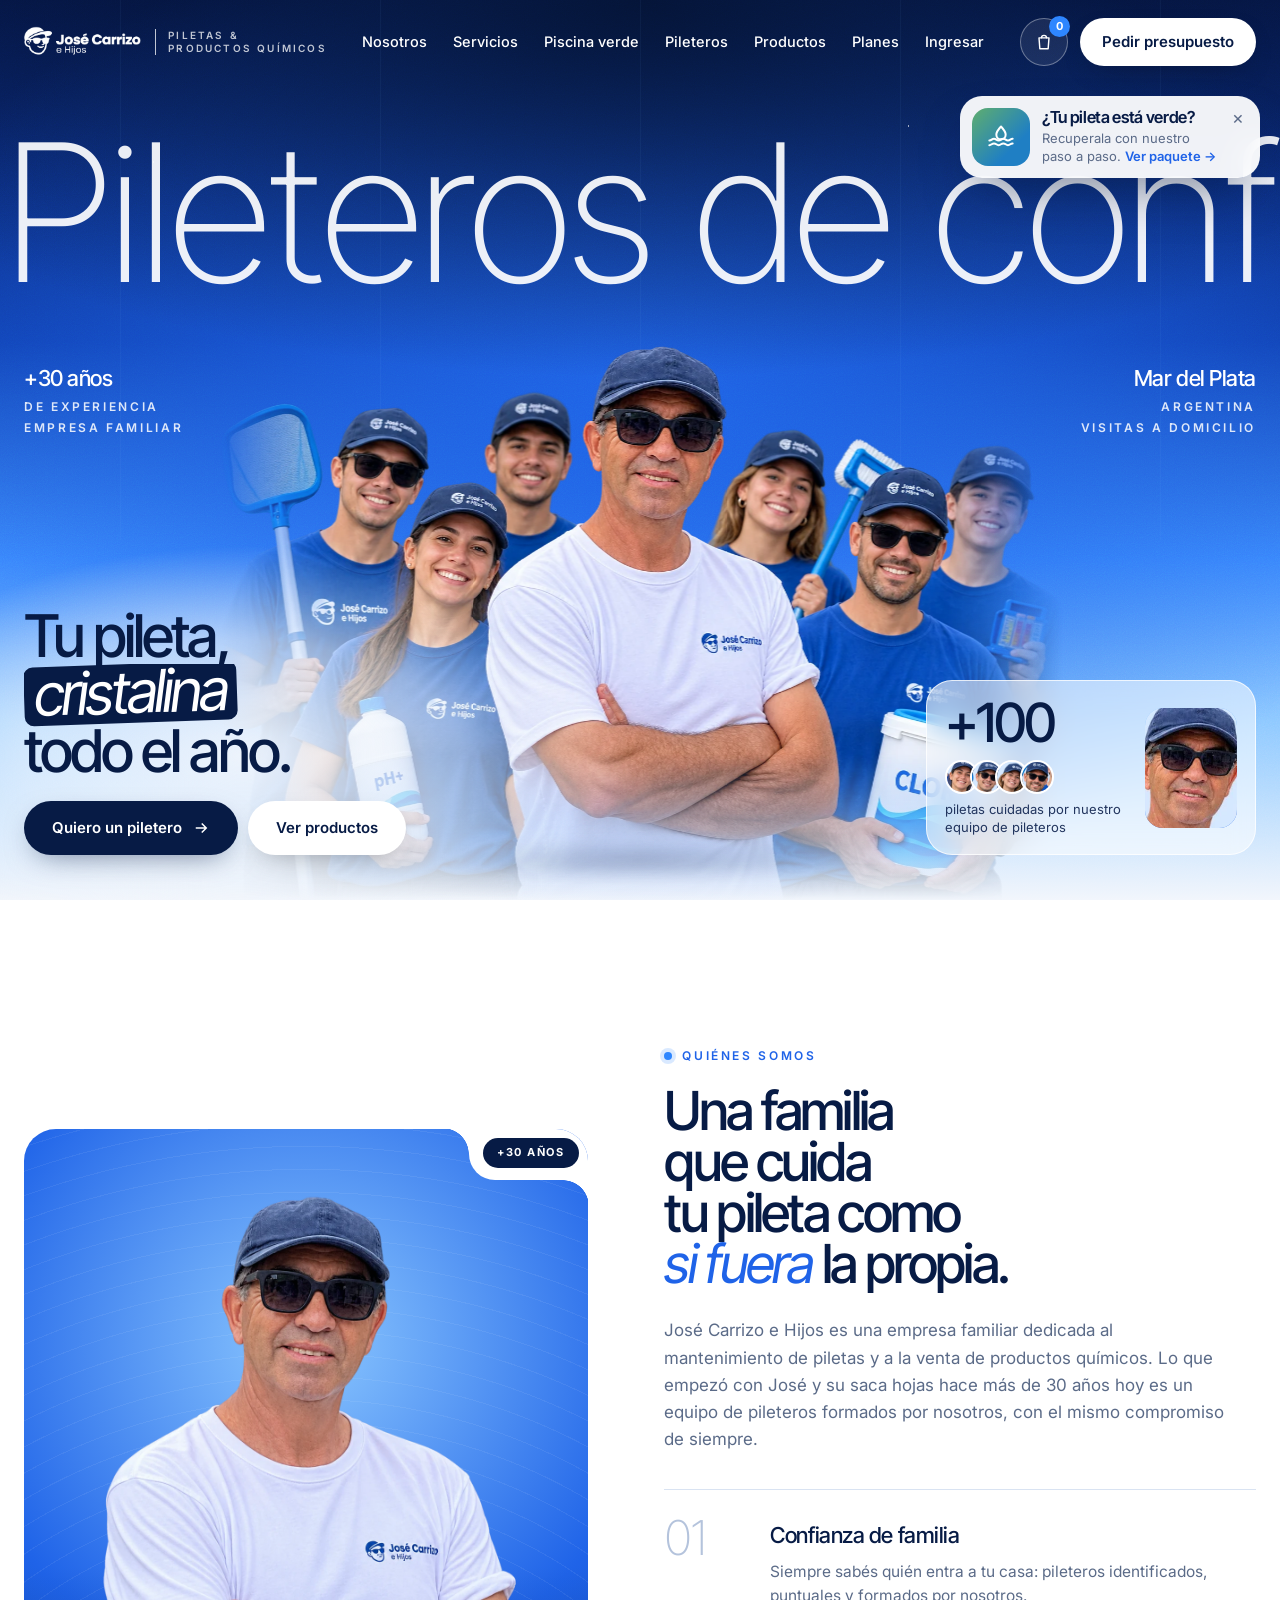
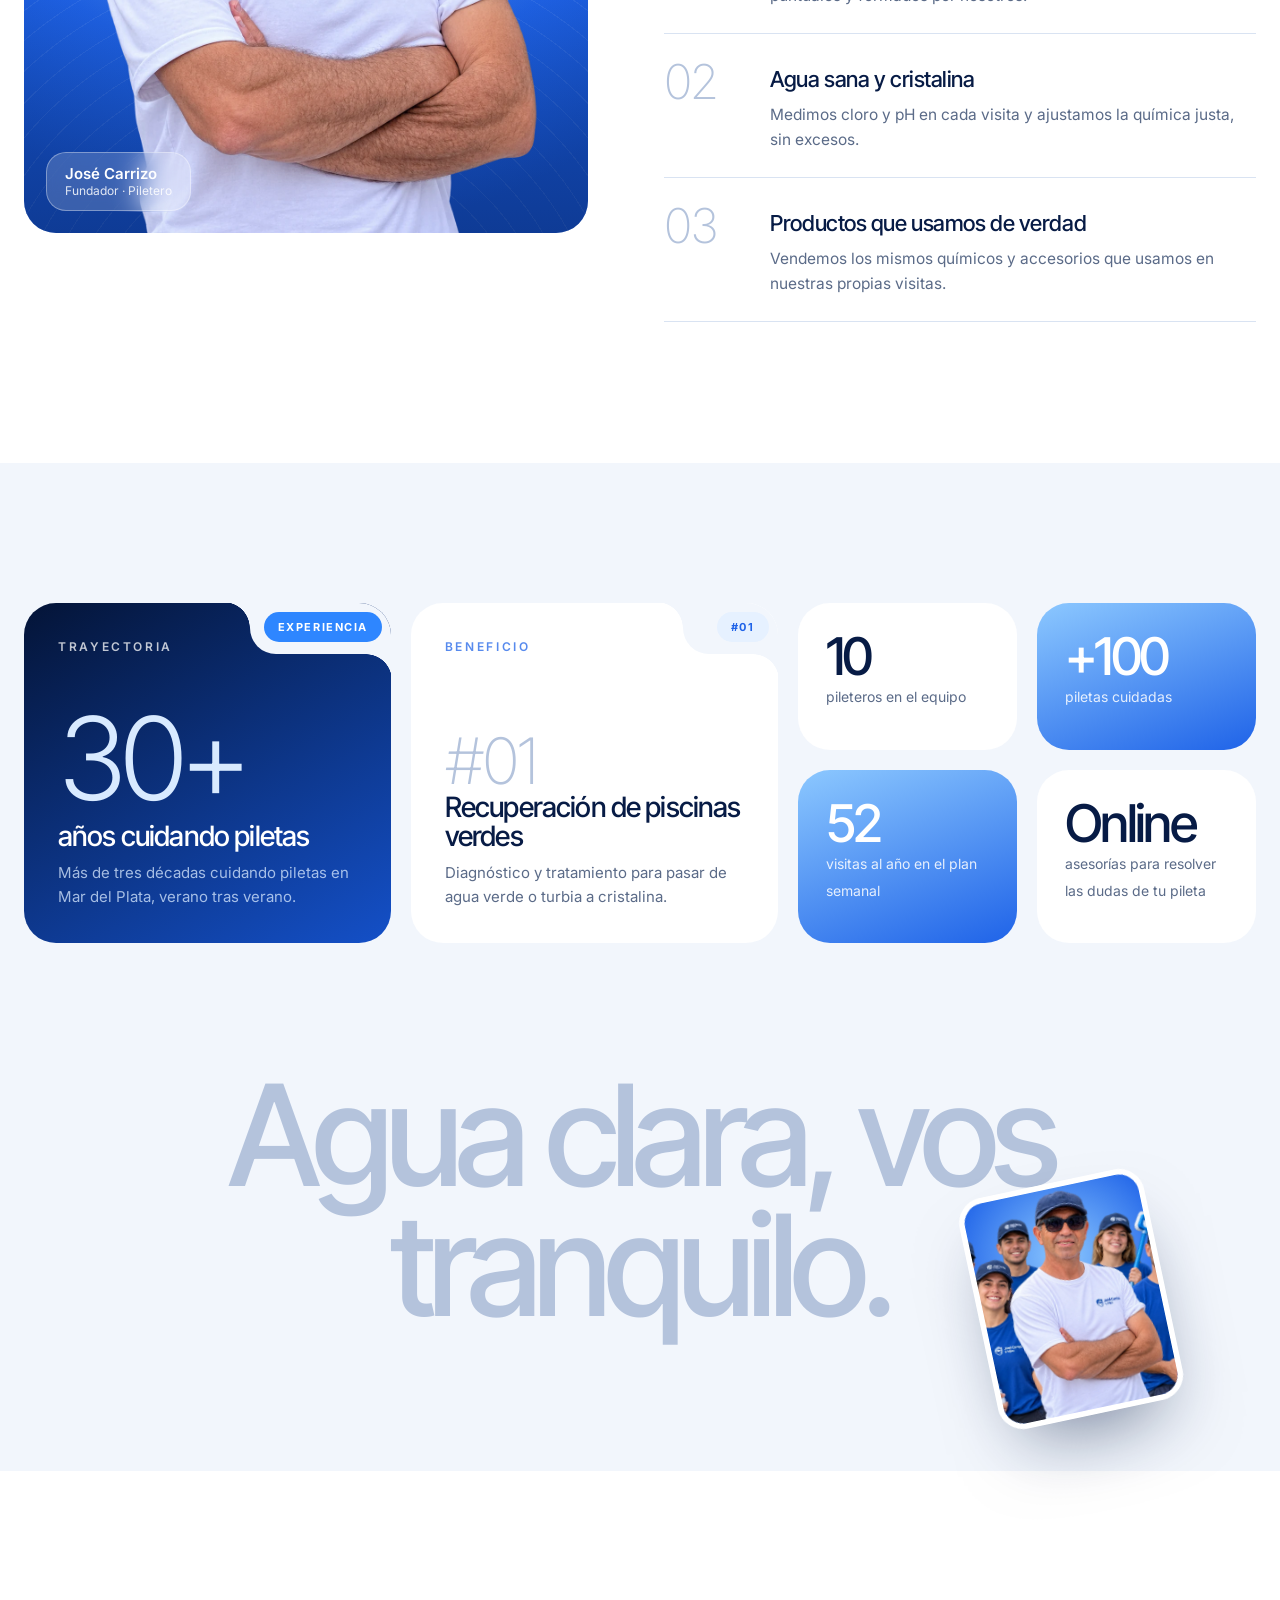
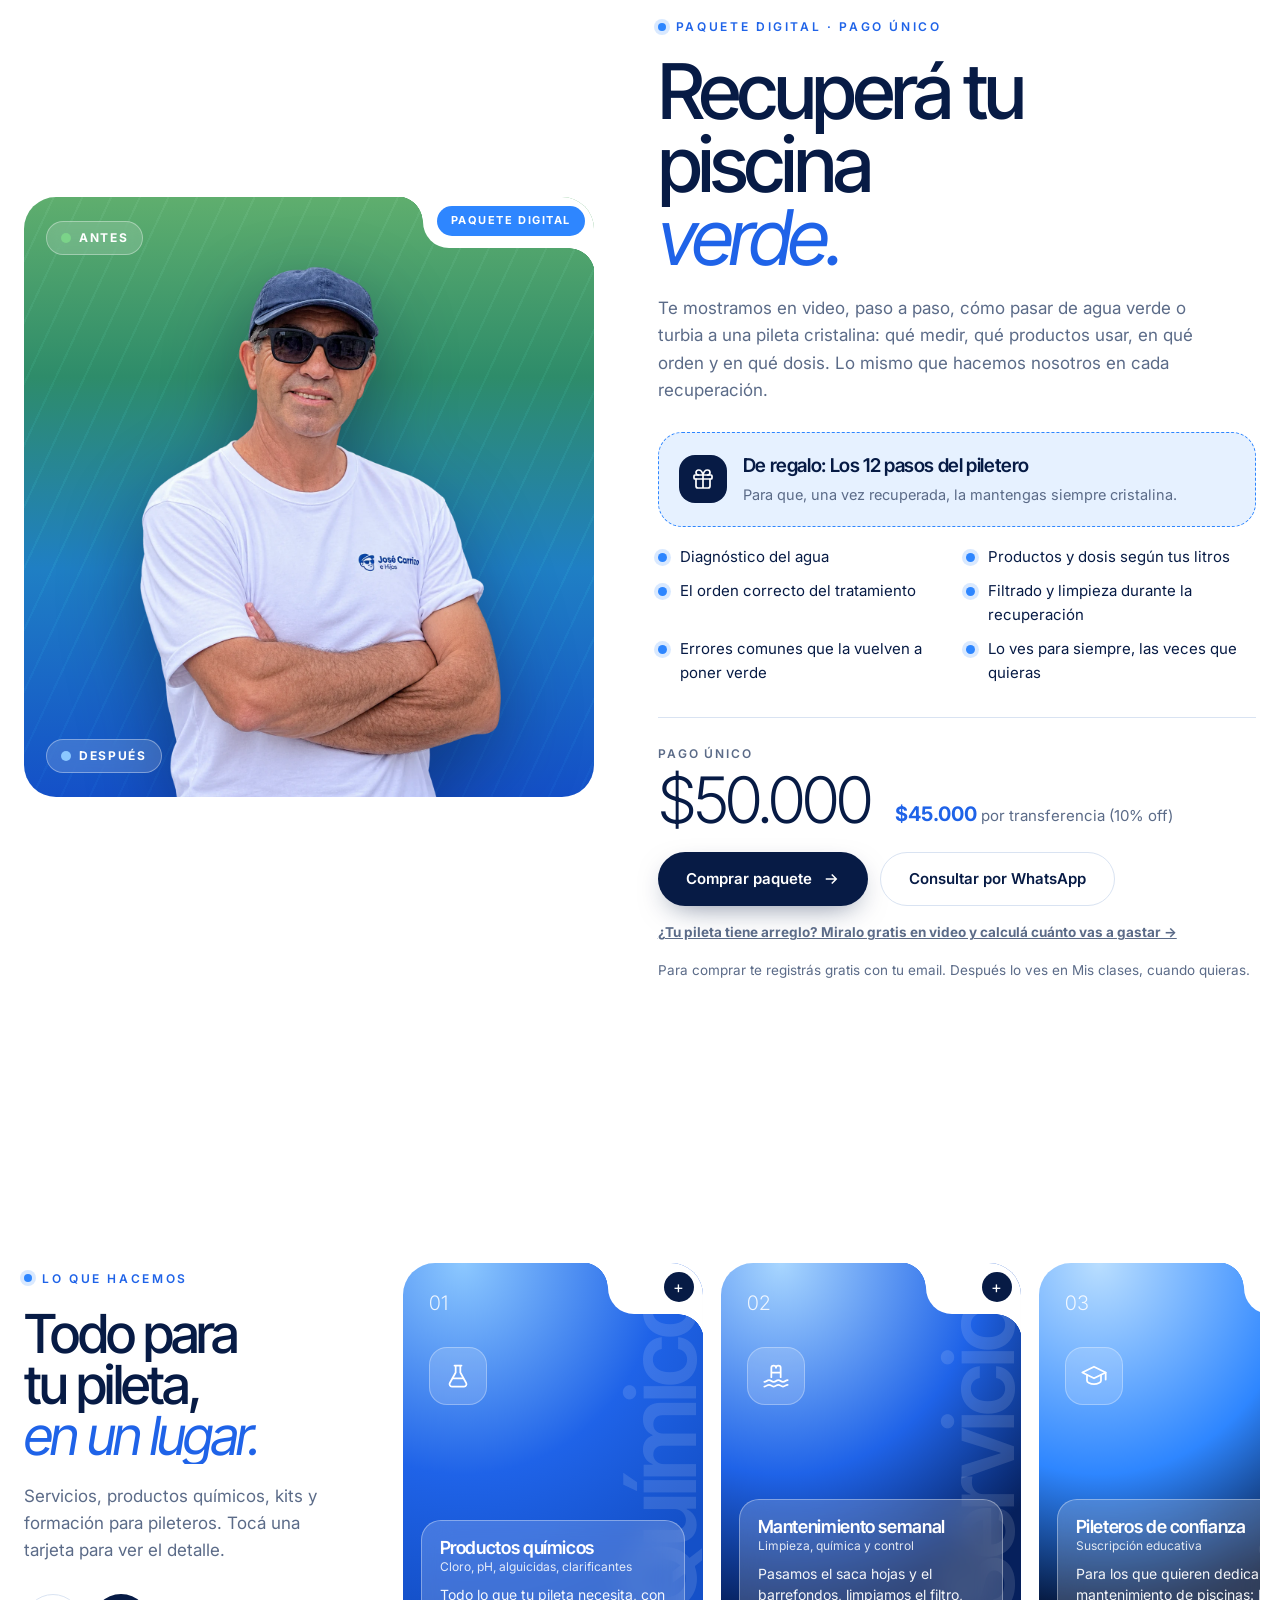
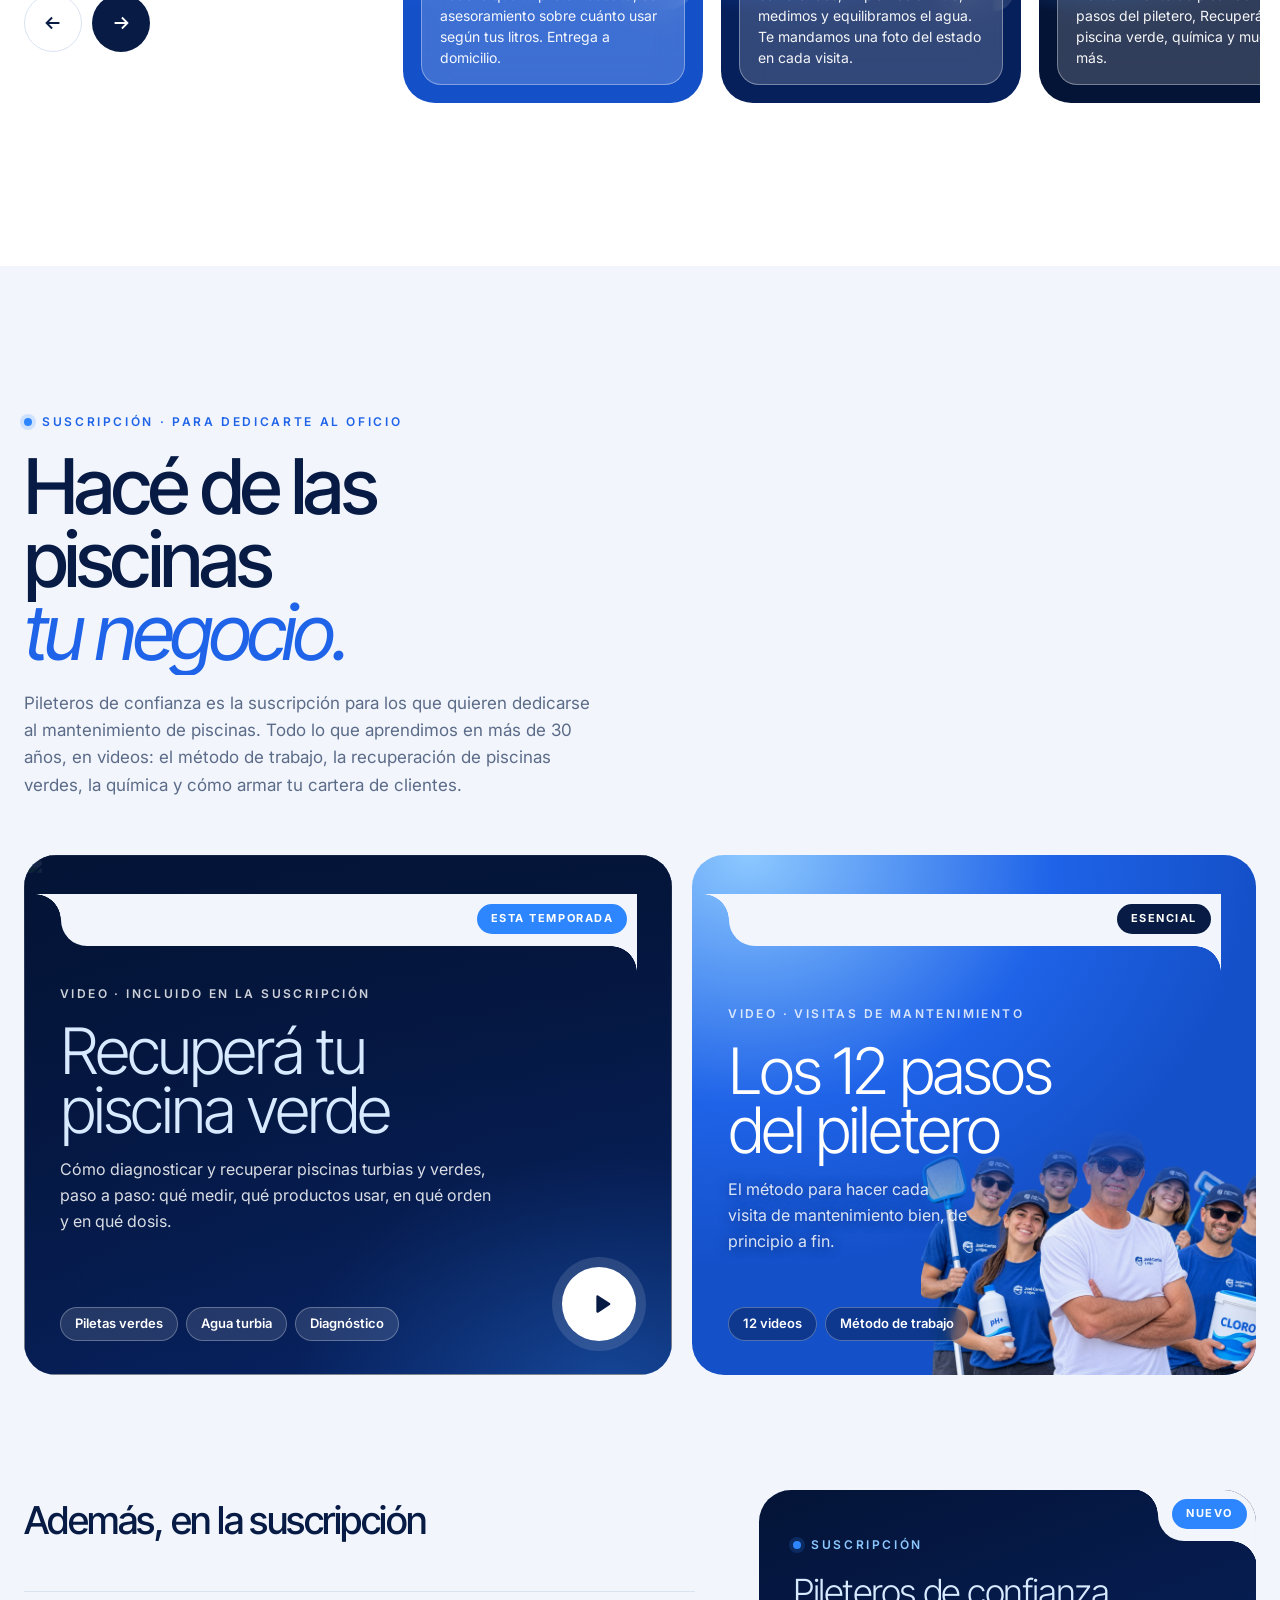
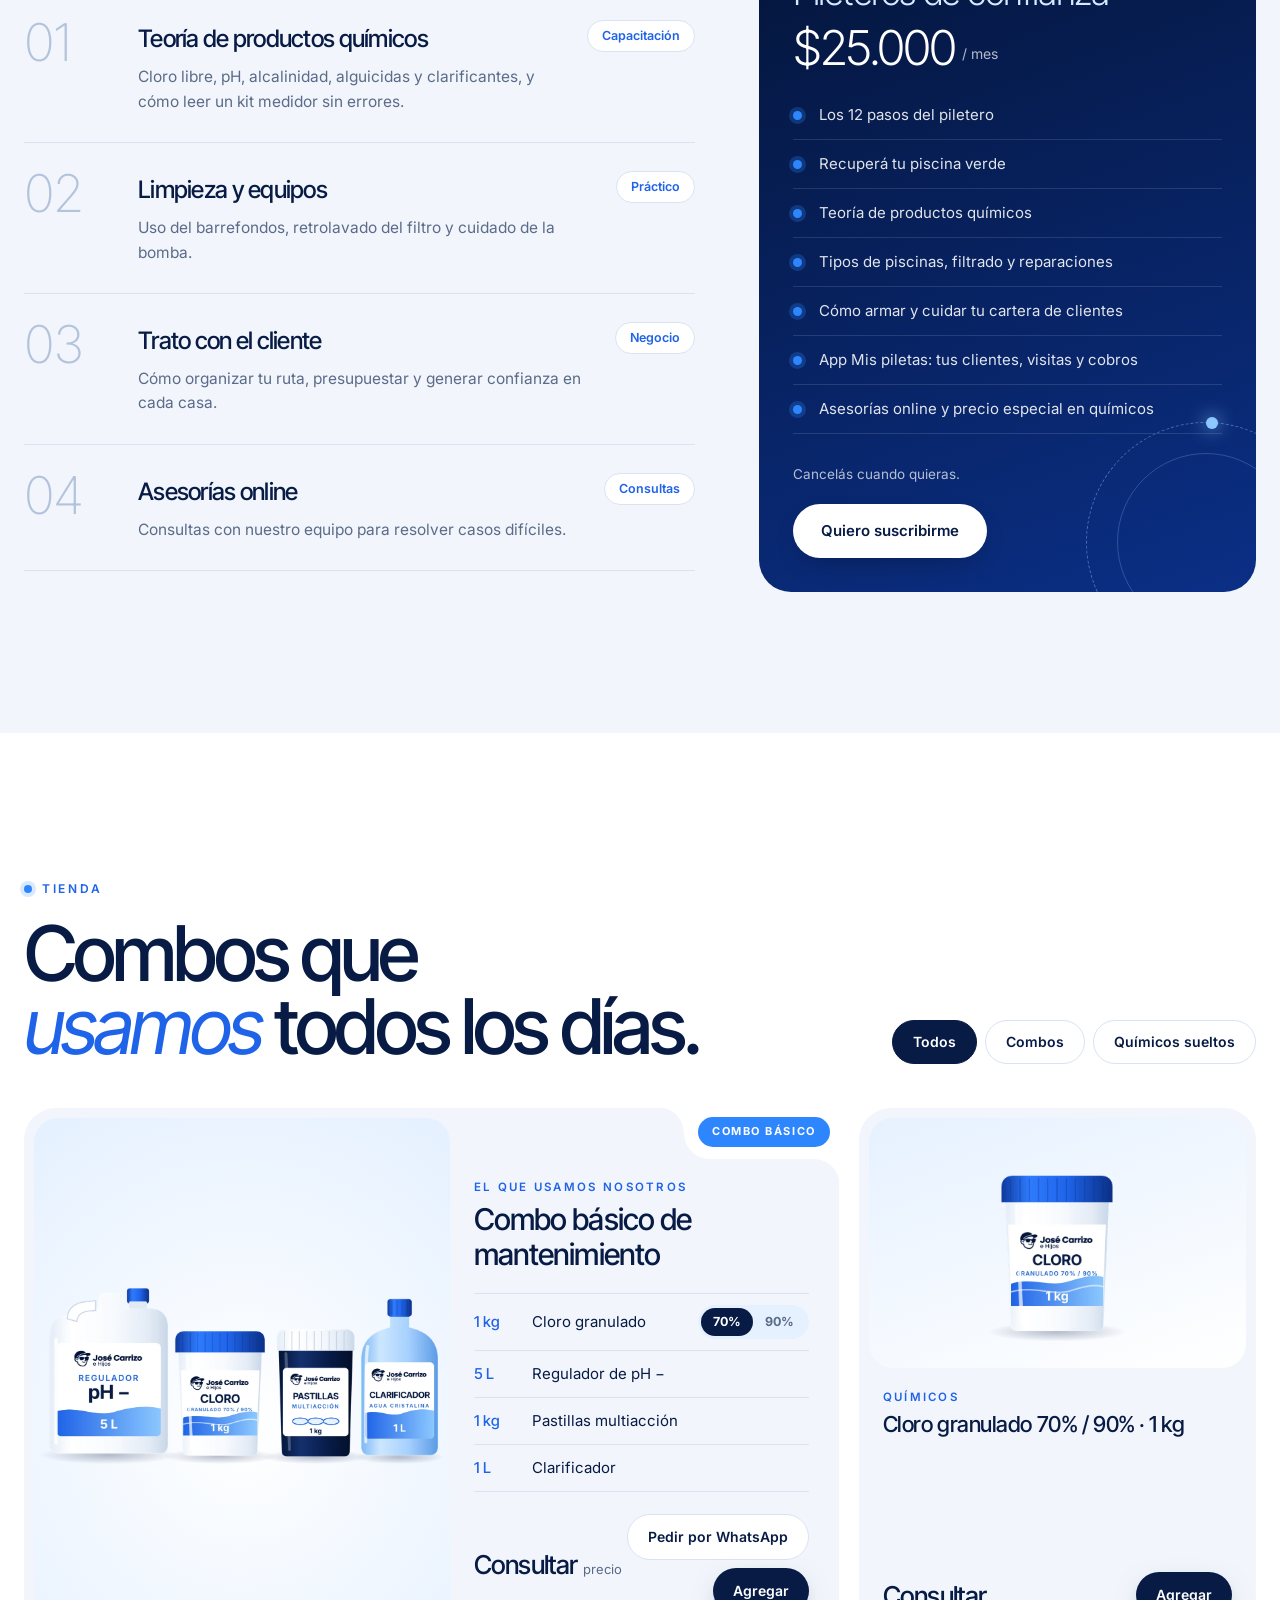
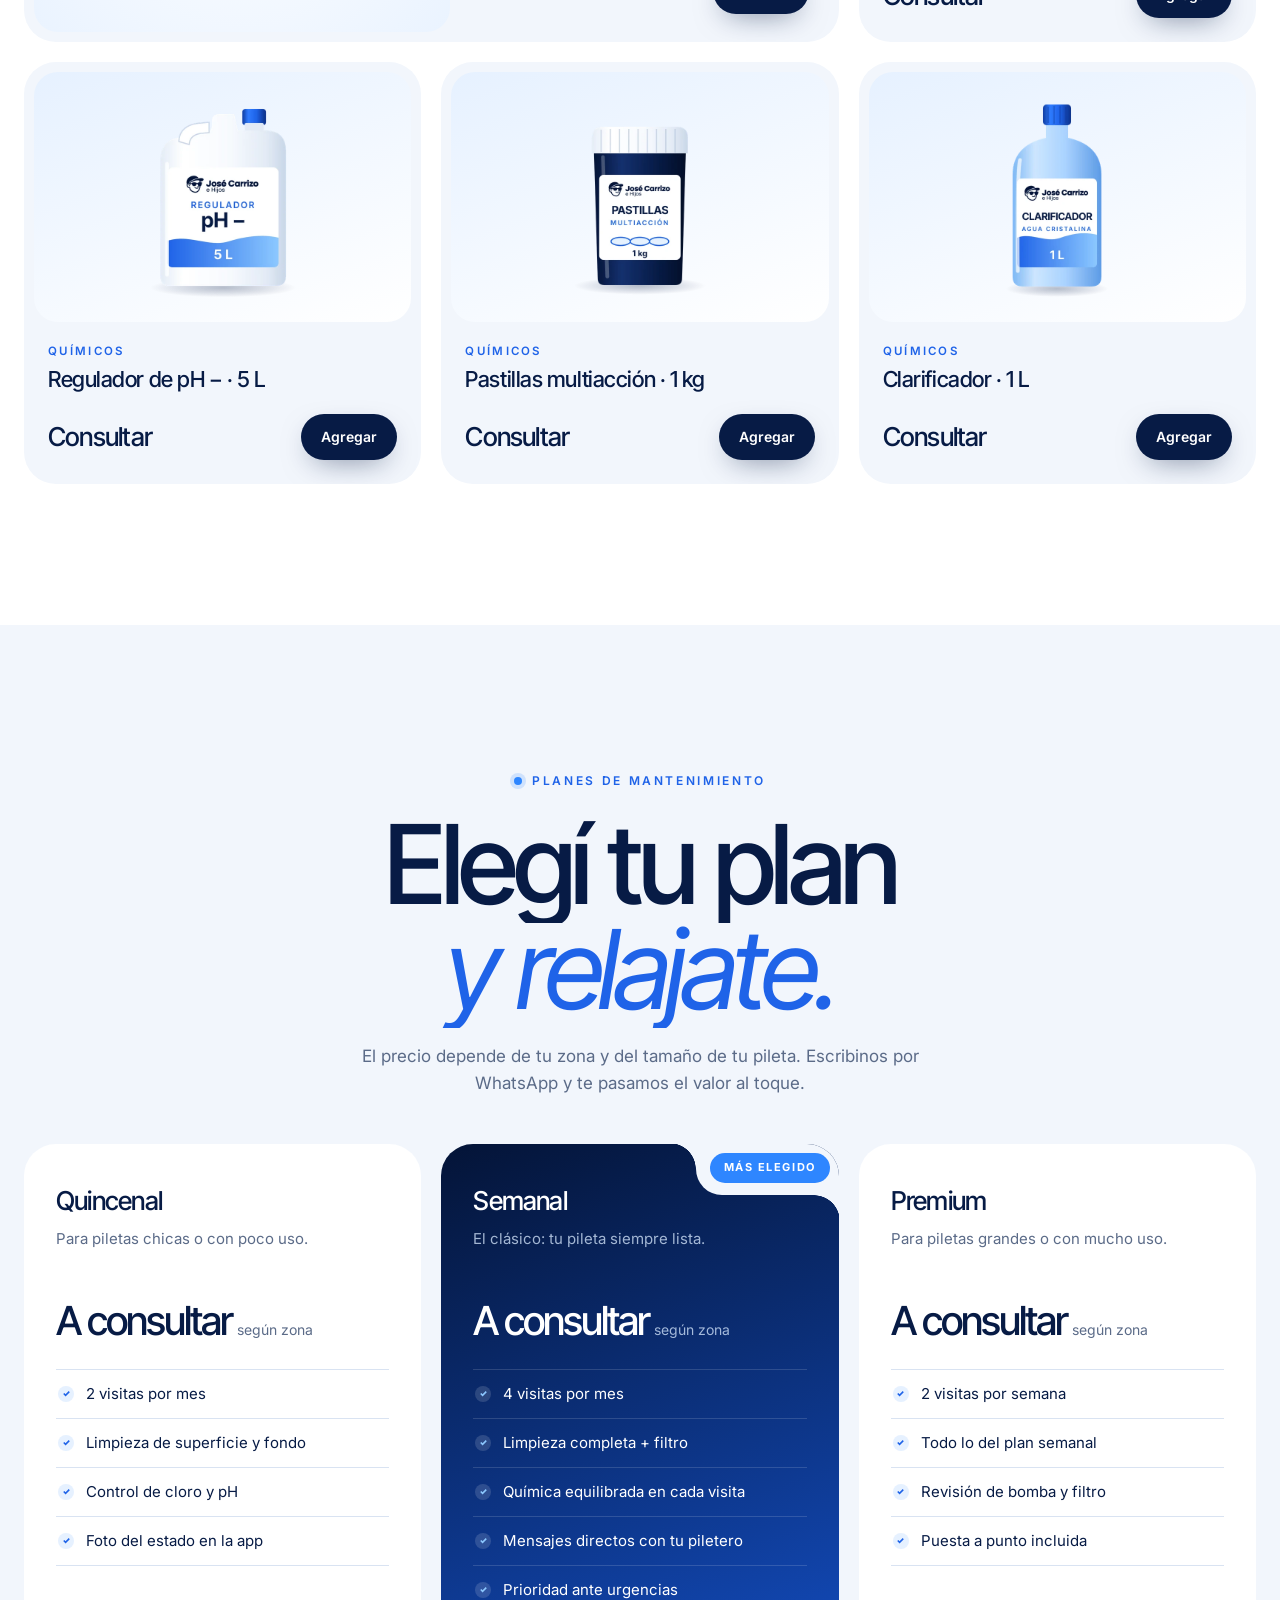
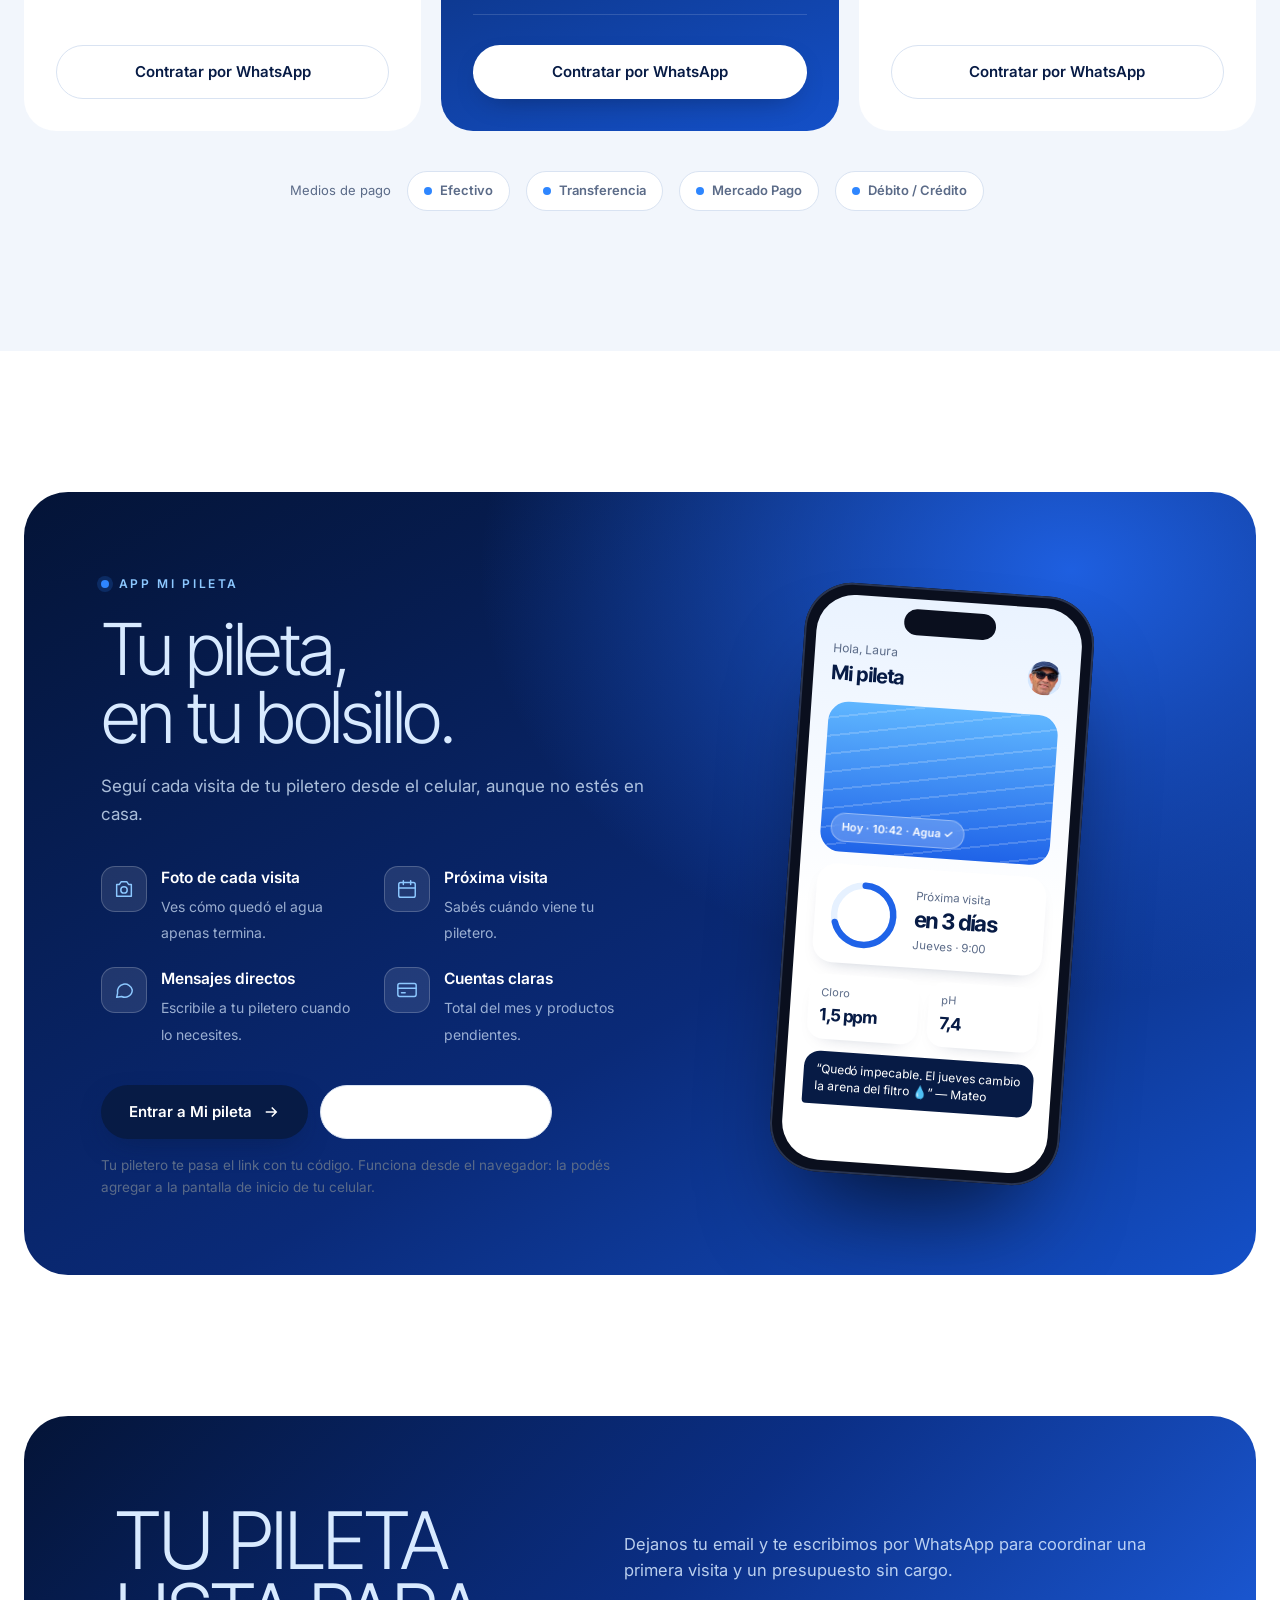
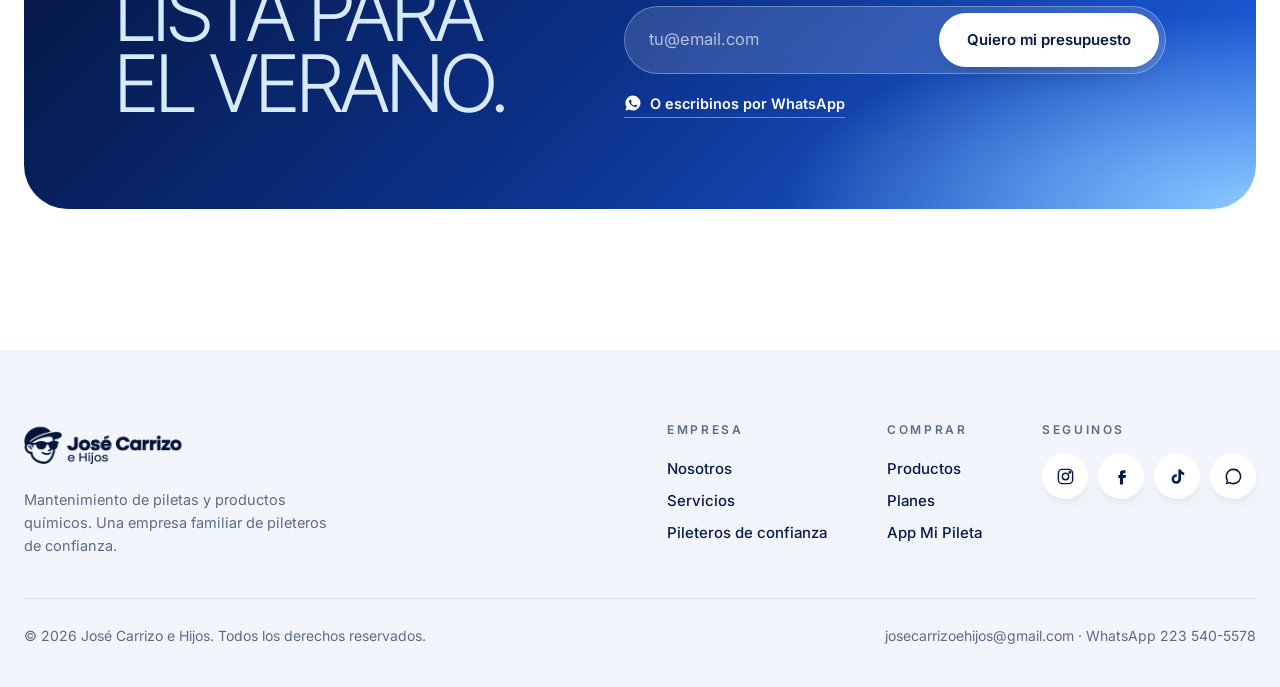
==== commit 9141833a: "Video gratis de diagnóstico: pausa con 4 botones de estado y calculadora de productos, costo y días " ====
--- a/index.html
+++ b/index.html
@@ -848,6 +848,7 @@
           <svg viewBox="0 0 24 24" fill="none" stroke="currentColor" stroke-width="2" aria-hidden="true"><path d="M5 12h14M13 6l6 6-6 6"/></svg></a>
         <a href="#" class="btn btn--ghost wa-link" data-msg="Hola! Tengo una consulta sobre el paquete Recuperá tu piscina verde.">Consultar por WhatsApp</a>
       </div>
+      <p class="pv__note"><a href="clases.html?ver=diagnostico" style="color:inherit;font-weight:700;text-decoration:underline">¿Tu pileta tiene arreglo? Miralo gratis en video y calculá cuánto vas a gastar →</a></p>
       <p class="pv__note">Para comprar te registrás gratis con tu email. Después lo ves en Mis clases, cuando quieras.</p>
     </div>
   </div>
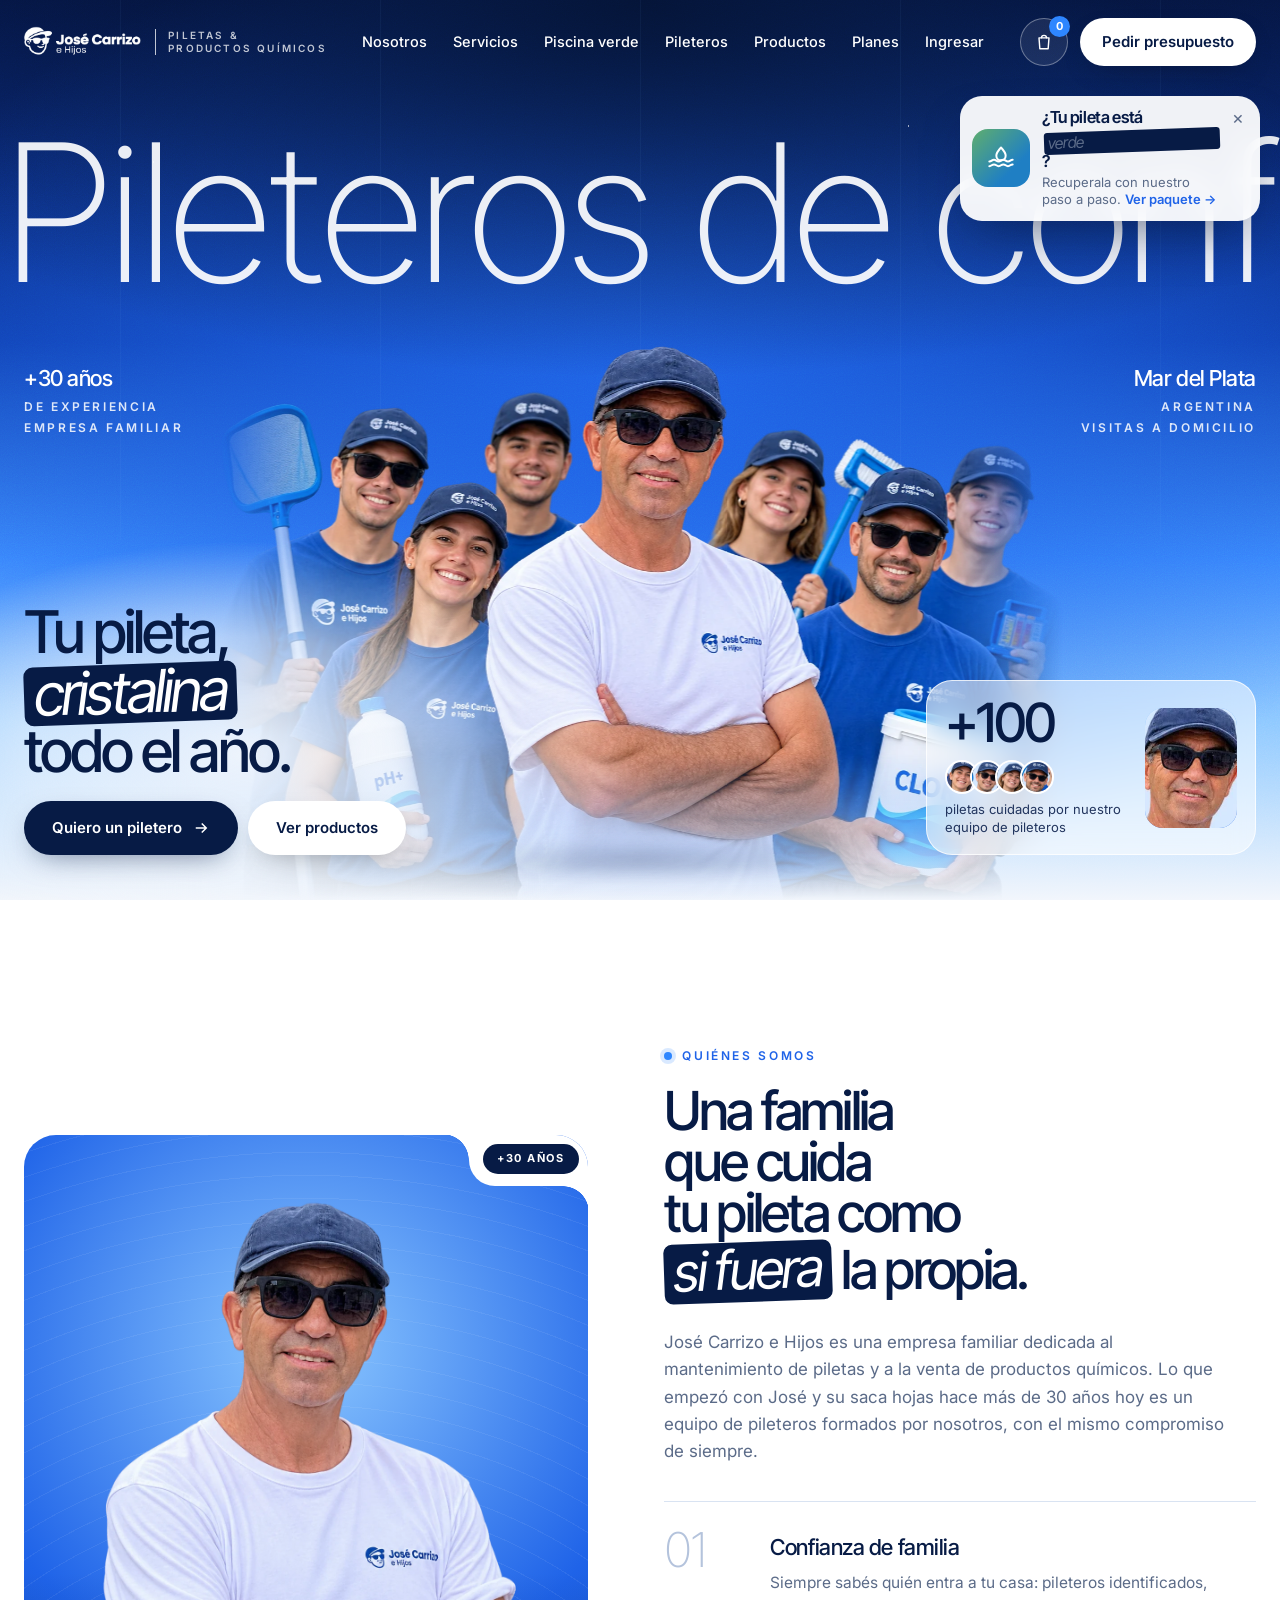
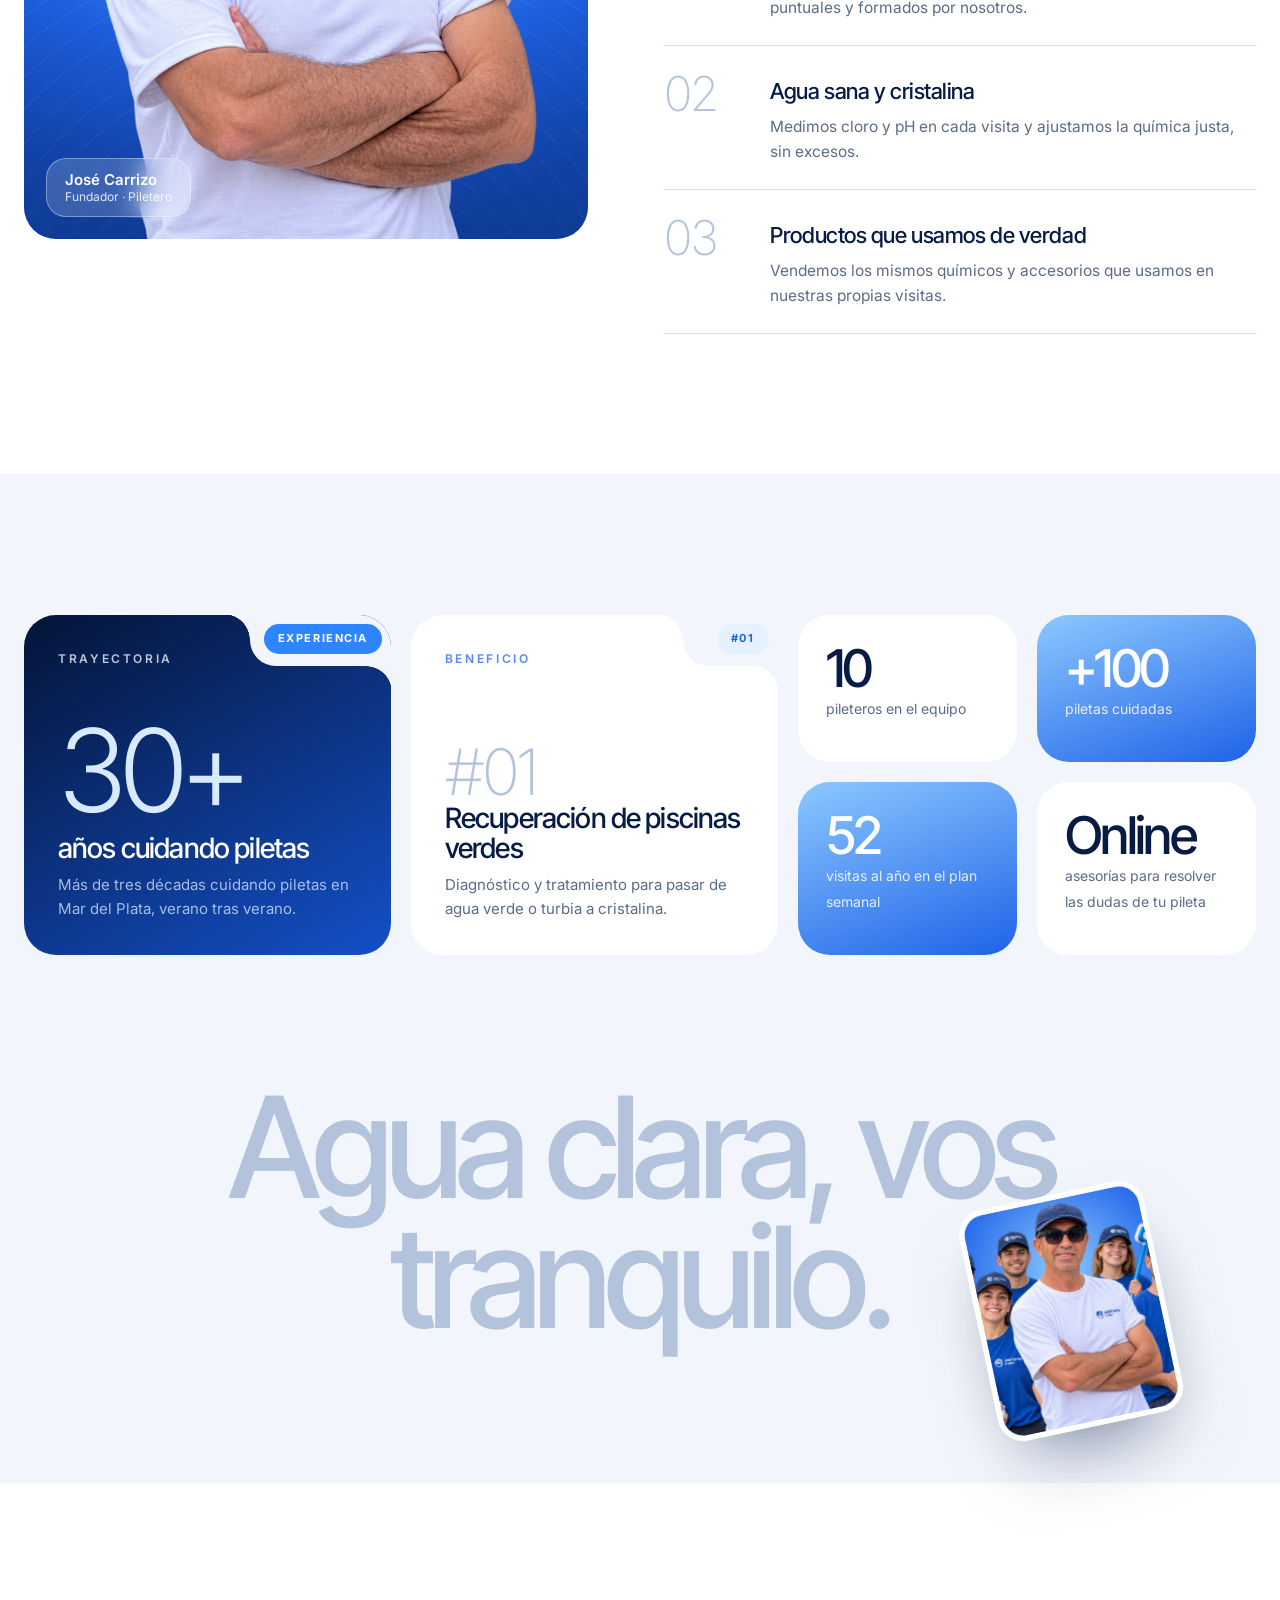
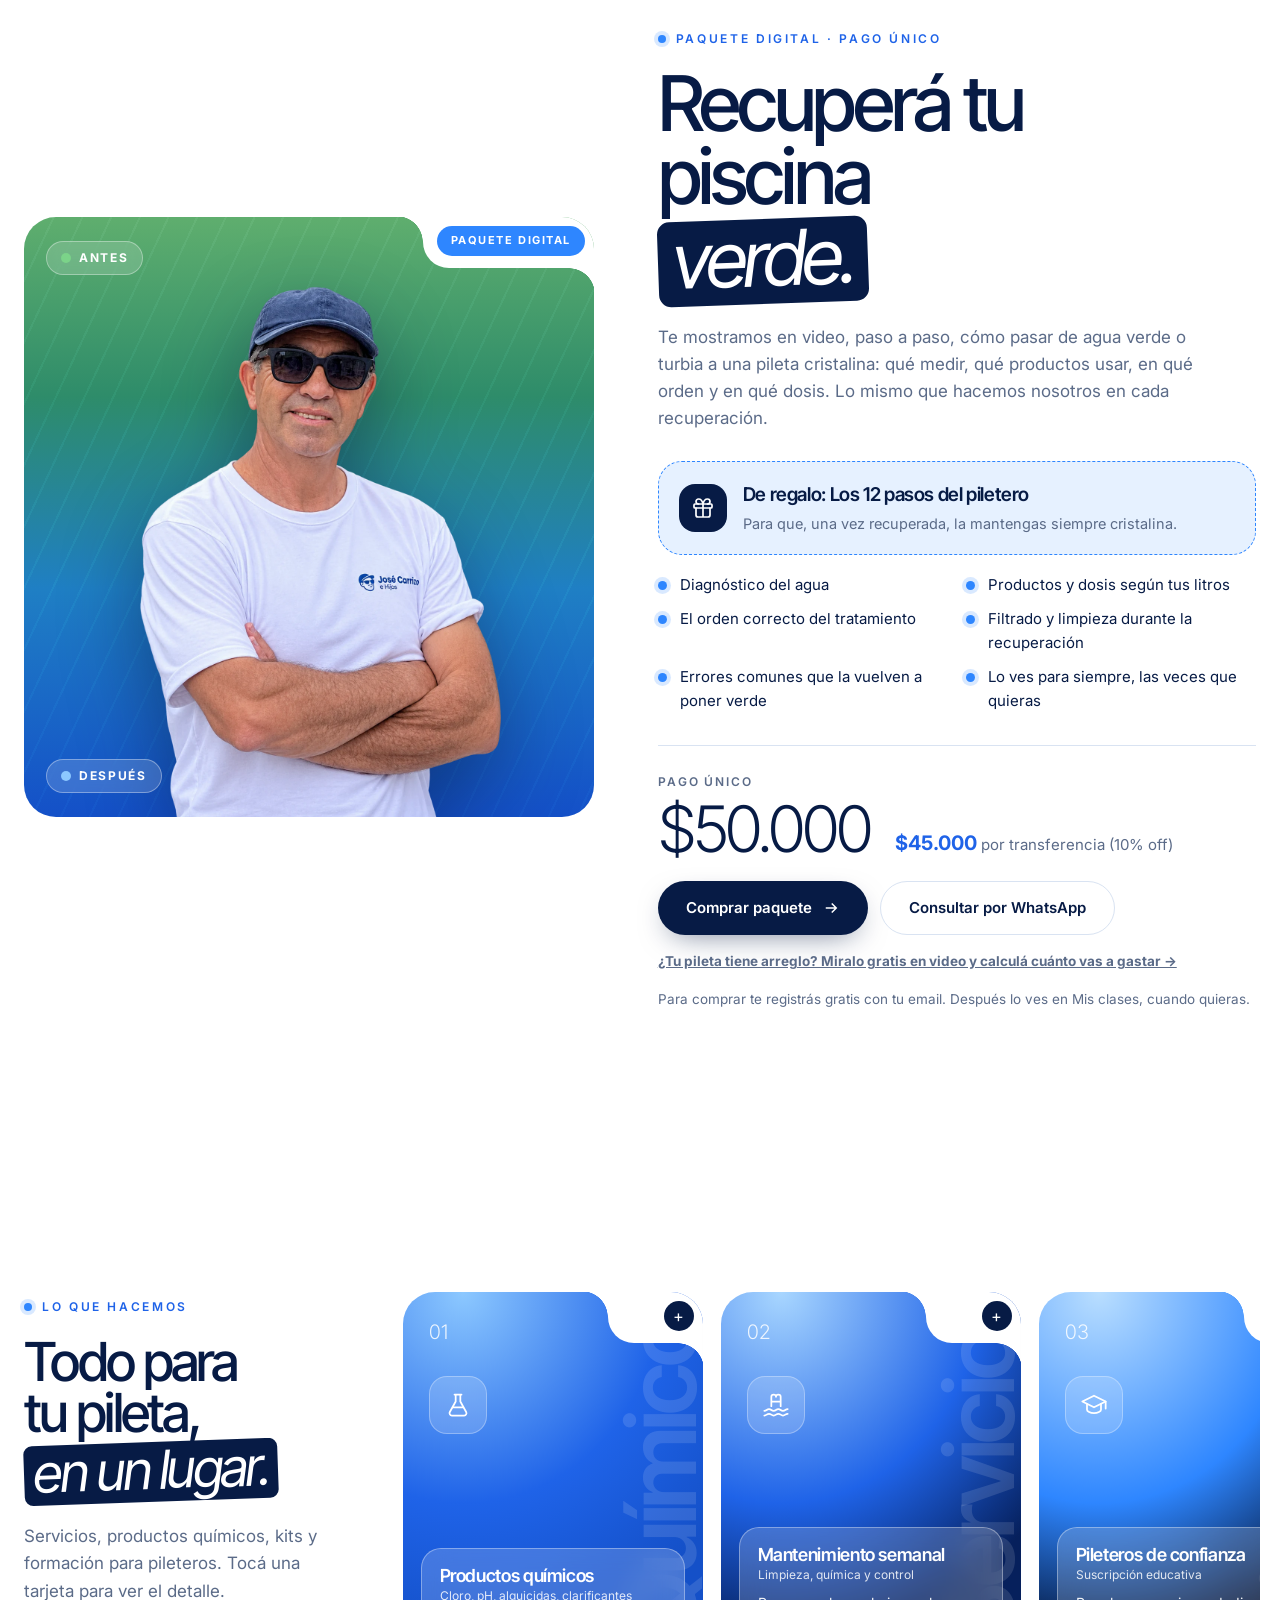
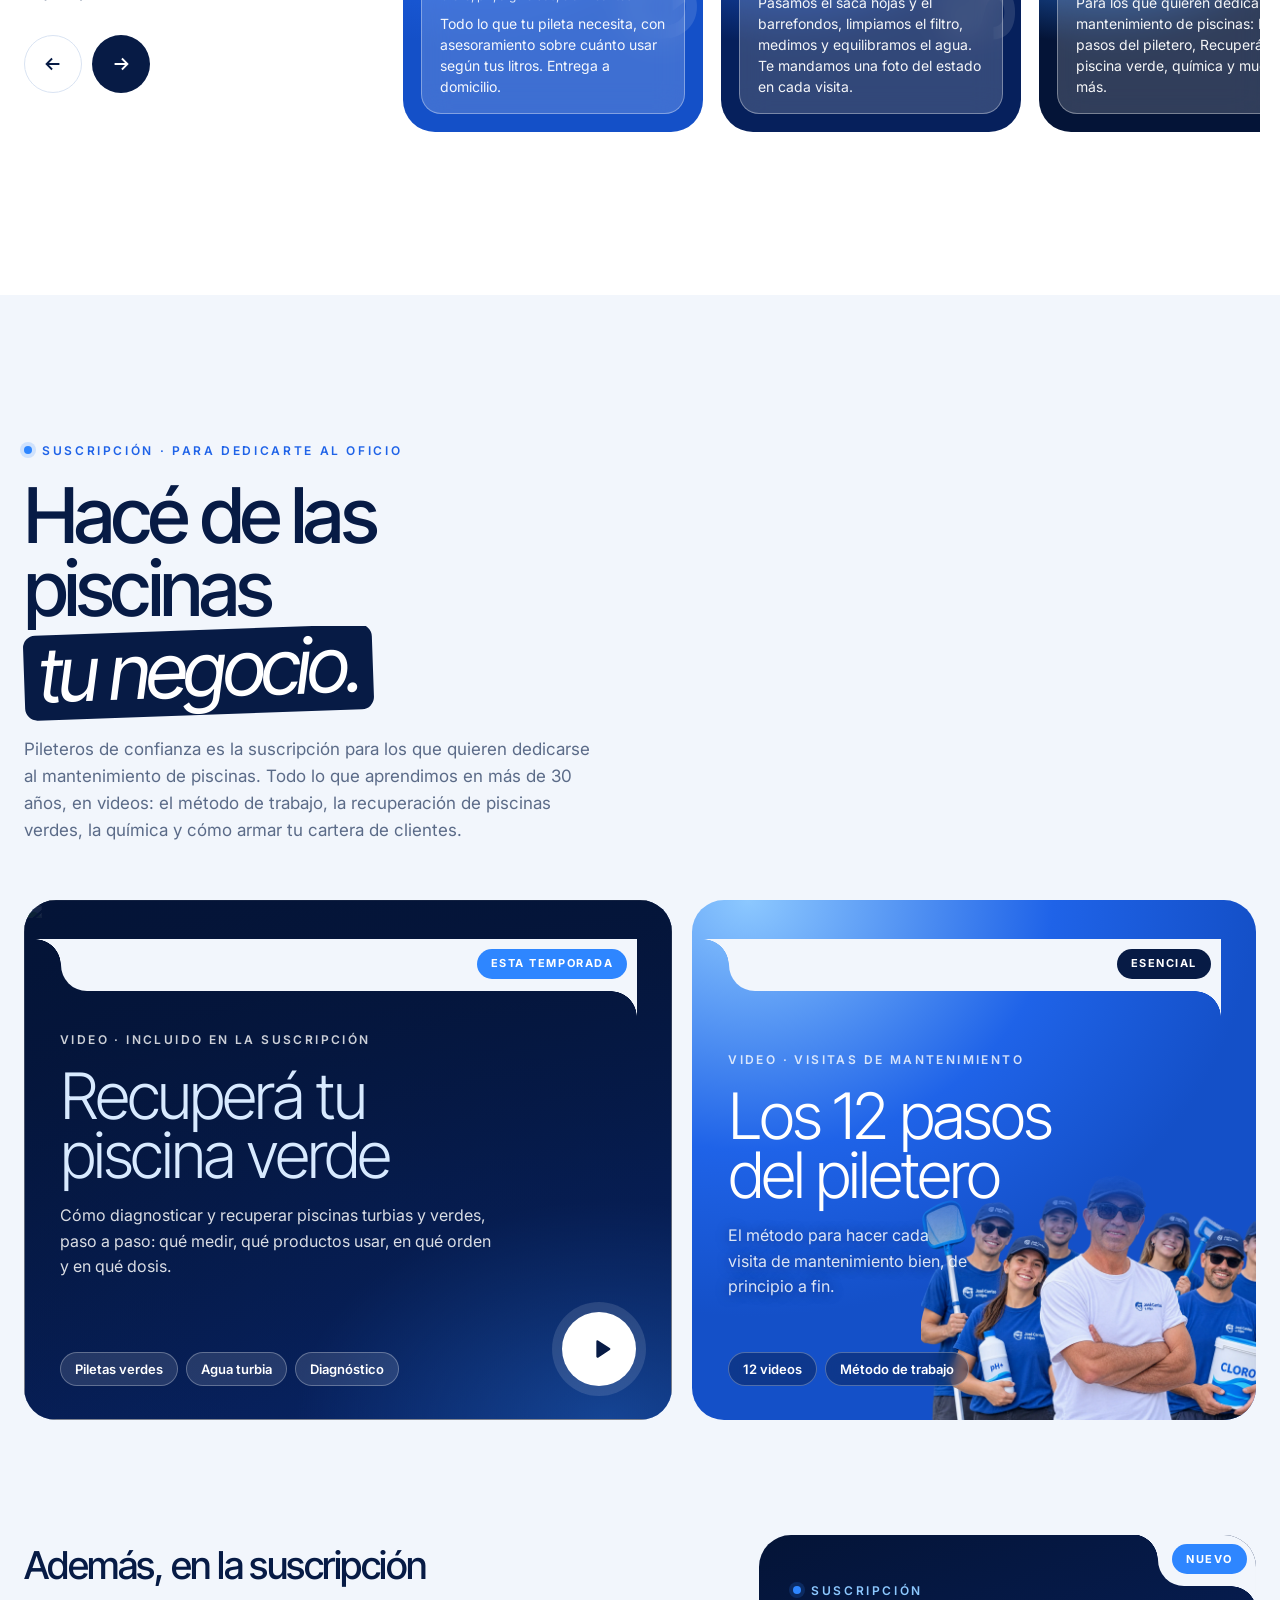
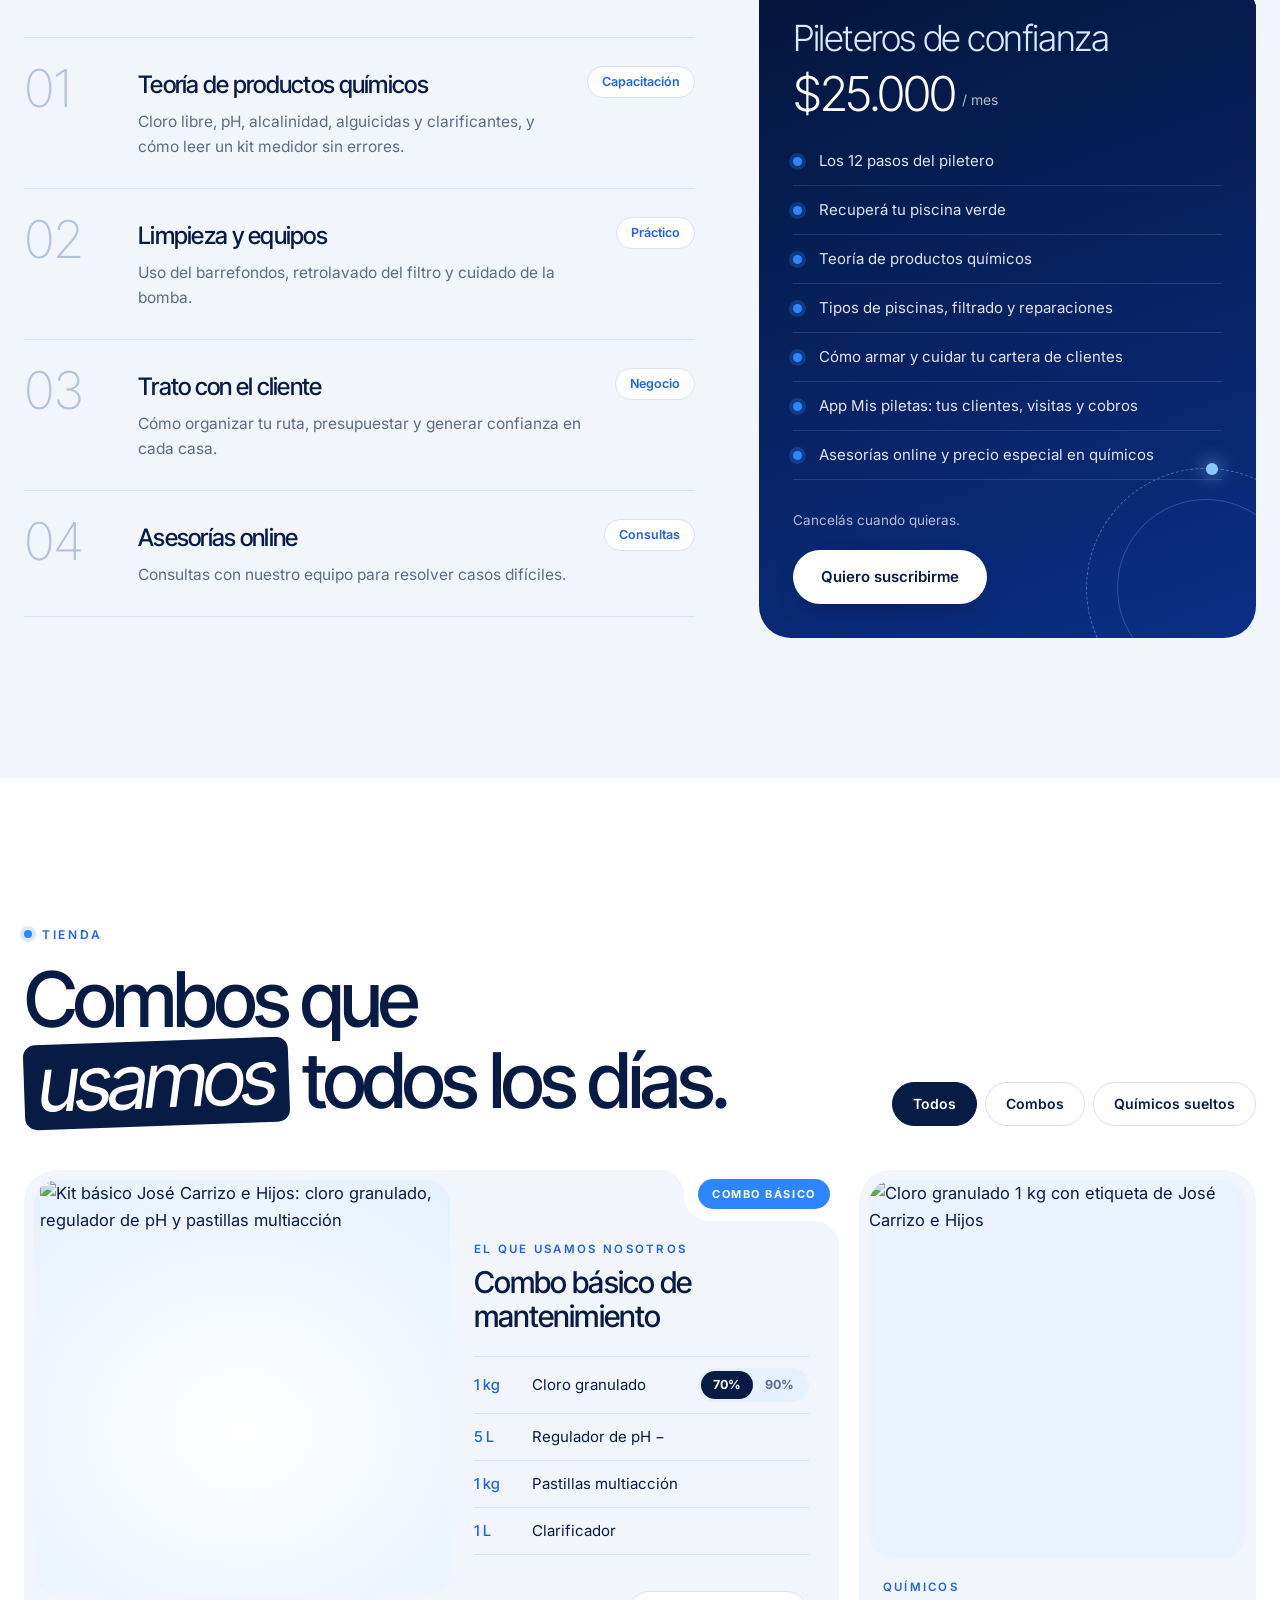
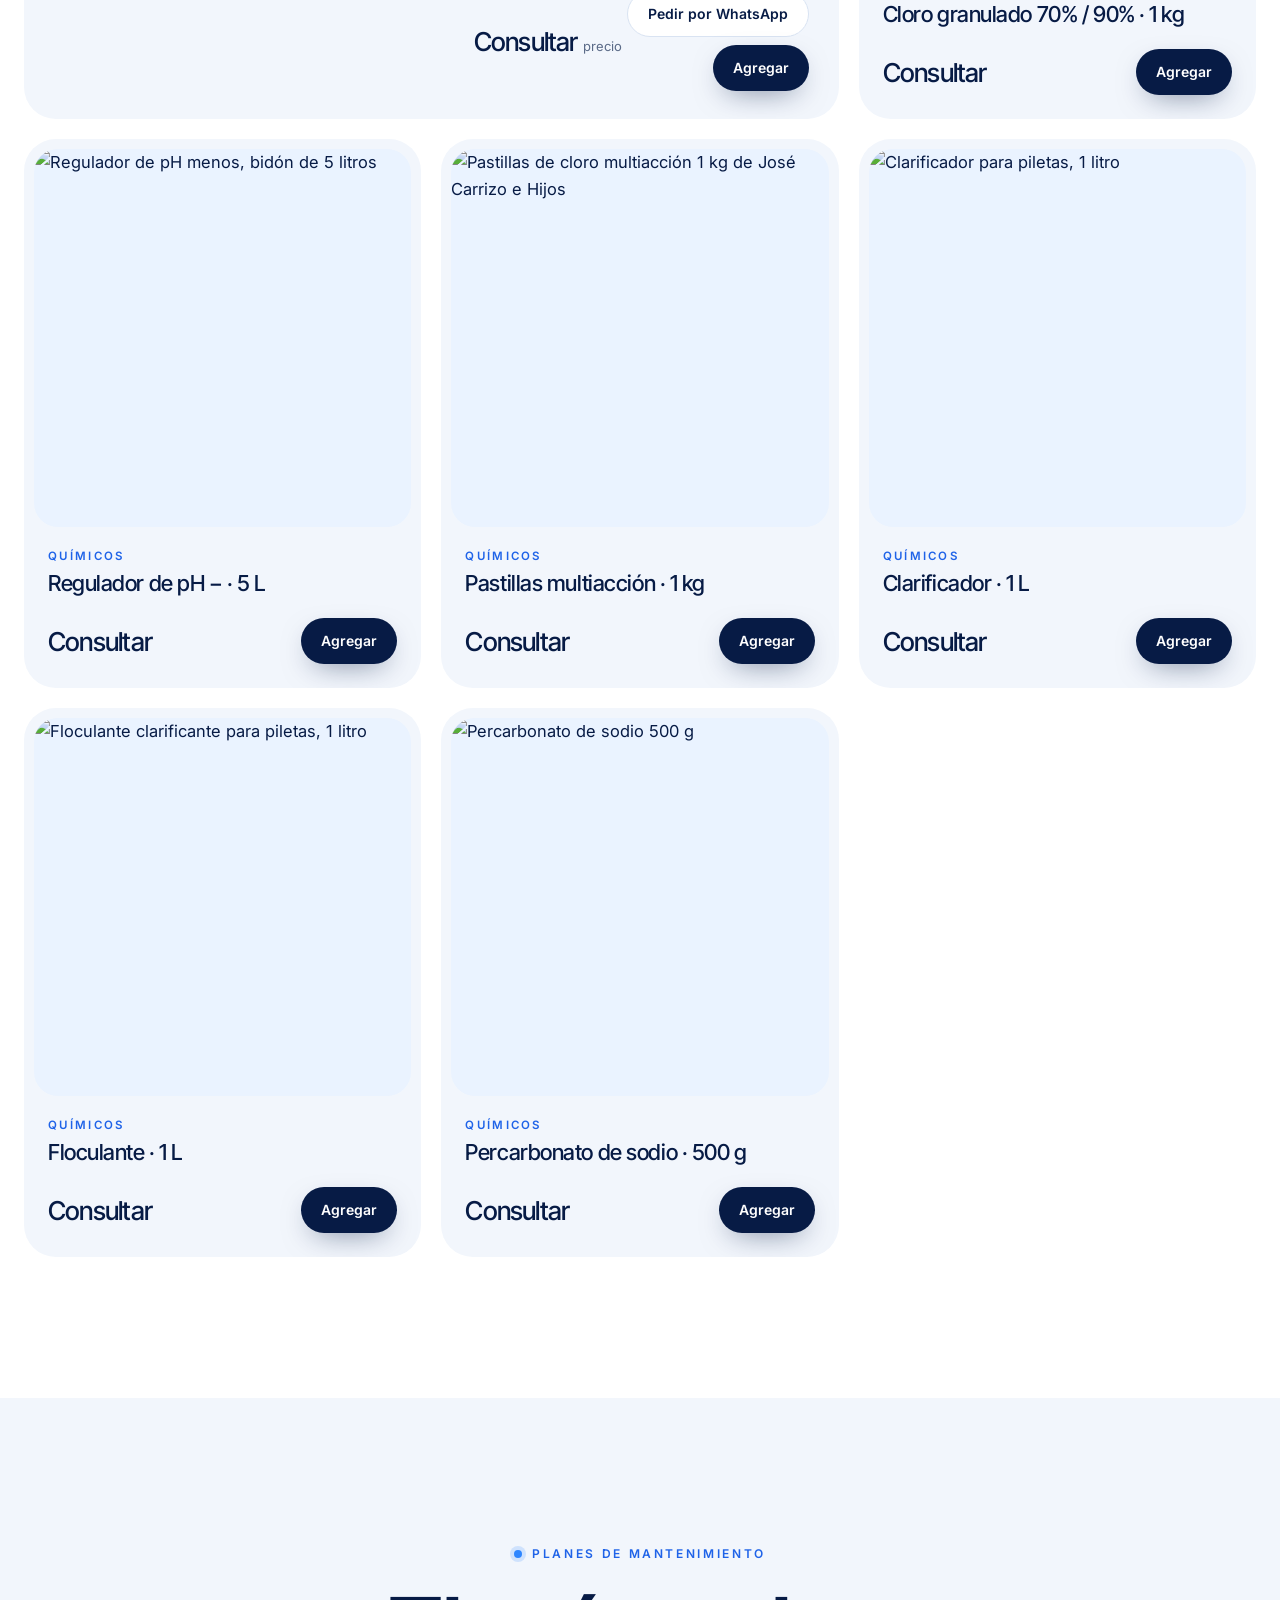
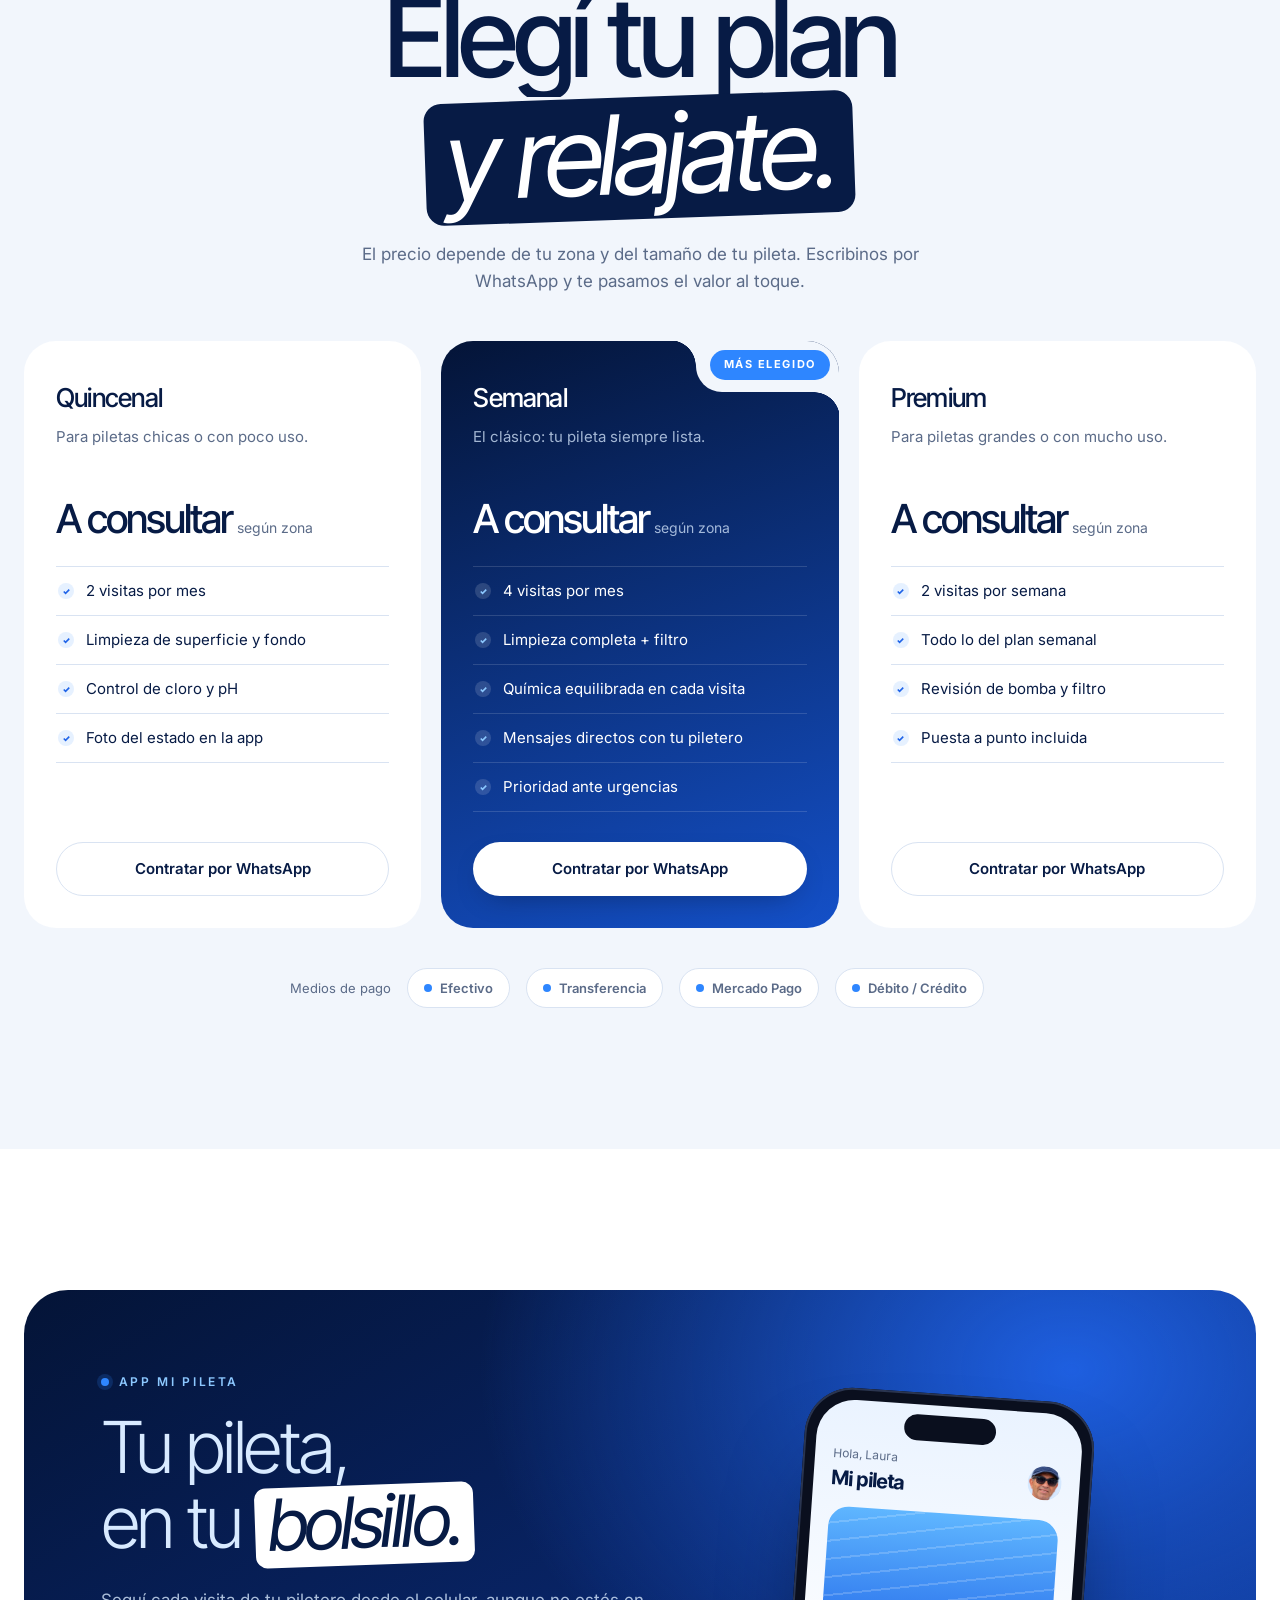
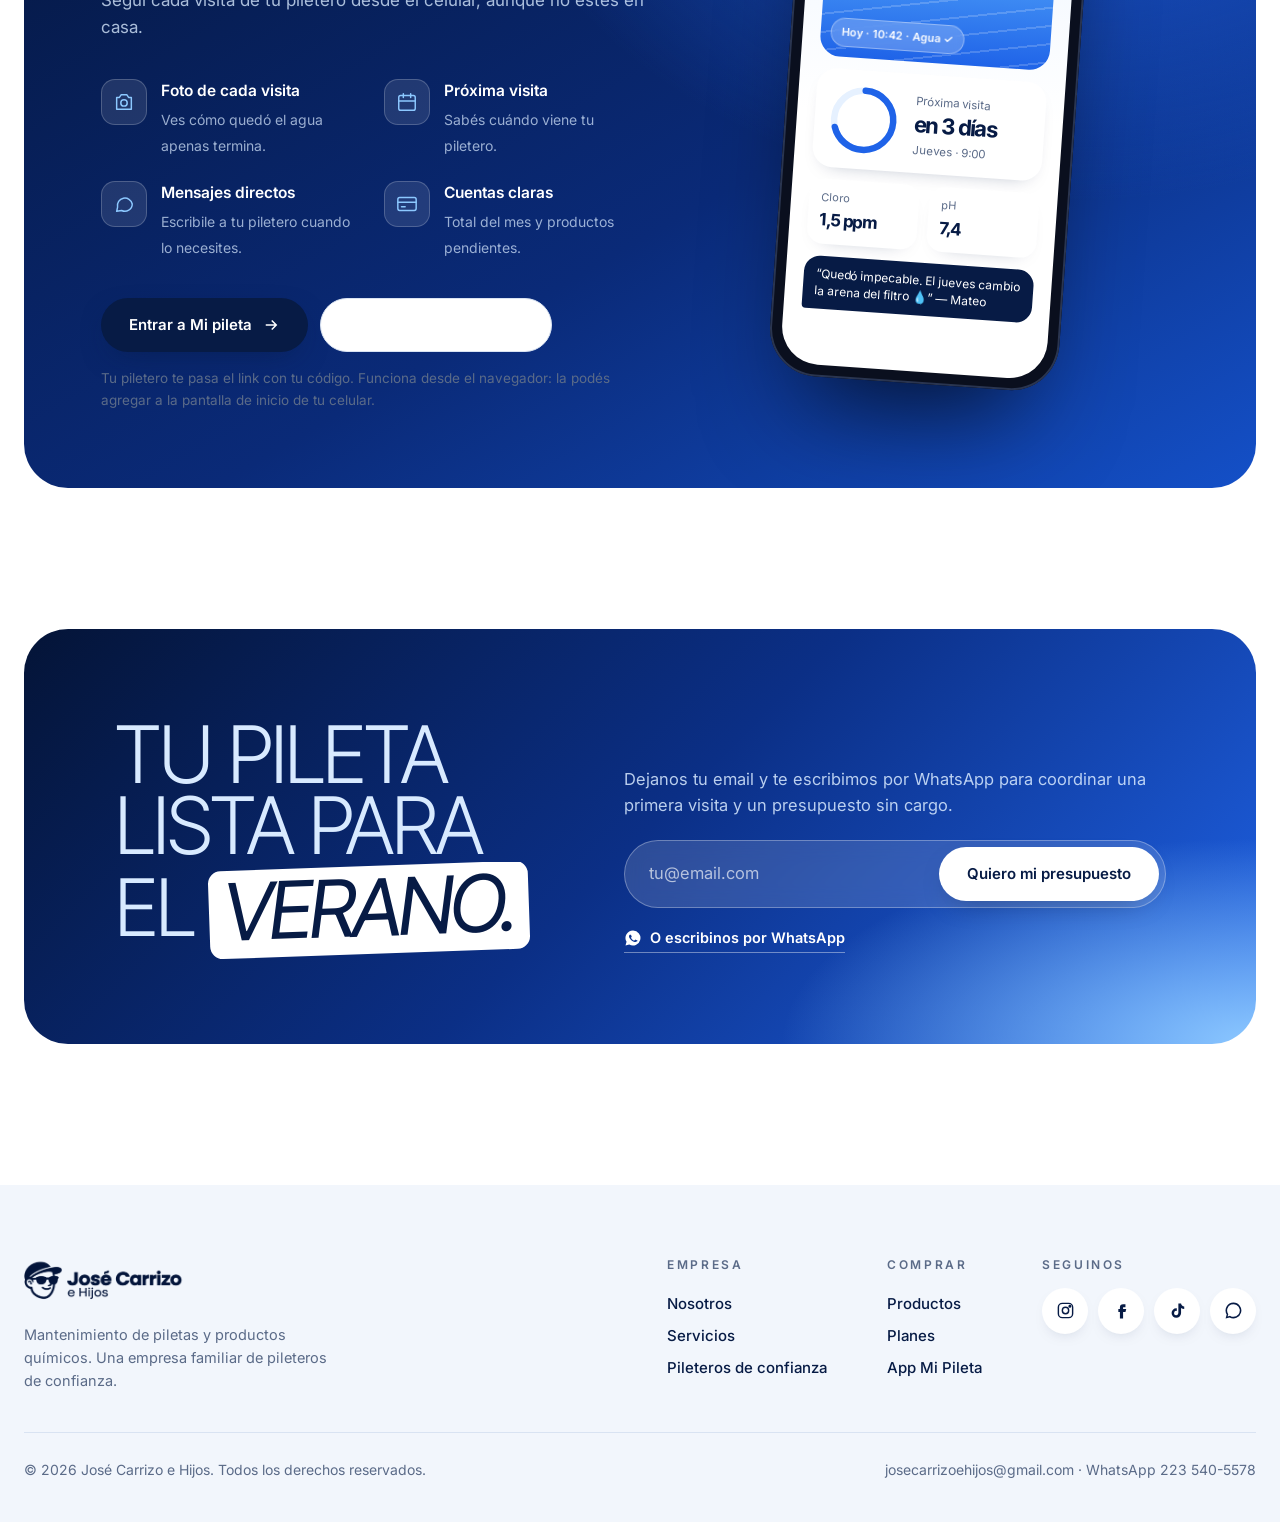
==== commit 91d0d6dc: "Títulos con palabra destacada como el banner y fotos nuevas de productos - Palabra destacada de cada" ====
--- a/index.html
+++ b/index.html
@@ -87,7 +87,9 @@
 .h-xl{font-size:clamp(44px,8.6vw,150px)}
 .h-lg{font-size:clamp(40px,6vw,96px)}
 .h-md{font-size:clamp(34px,4.2vw,64px)}
-.h-xl em,.h-lg em,.h-md em{font-style:italic;font-weight:400;color:var(--brand-mid)}
+.h-xl em,.h-lg em,.h-md em,.app h2 em,.cta h2 em,.hl{display:inline-block;background:var(--ink);color:#fff;padding:0 .18em .06em;border-radius:.16em;font-style:italic;font-weight:400;transform:rotate(-2deg);line-height:1.05}
+.app h2 em,.cta h2 em{background:#fff;color:var(--ink)}
+.pvpop b .hl{font-size:.95em;padding:0 .22em .04em;border-radius:.22em;margin-left:2px}
 .lead{font-size:17px;color:var(--muted);max-width:52ch;margin:0}
 
 /* Placeholder de imagen faltante */
@@ -129,6 +131,7 @@
 .fx{opacity:0;transform:translateY(34px);transition:opacity .9s var(--ease),transform .9s var(--ease);transition-delay:var(--d,0s)}
 .fx.in{opacity:1;transform:none}
 .lines .ln{display:block;overflow:hidden;padding-bottom:.06em;margin-bottom:-.06em}
+.lines .ln:has(em),.lines .ln:has(.box){padding:.06em .1em .16em;margin:-.06em -.1em -.16em}
 .lines .ln>span{display:inline-block;transform:translateY(105%);transition:transform 1s var(--ease);transition-delay:calc(var(--i,0) * .09s)}
 .lines.in .ln>span{transform:none}
 
@@ -372,6 +375,10 @@
 .price small{font-size:13px;color:var(--muted);font-family:var(--ff-text);font-weight:400;letter-spacing:0}
 .prod .btn{height:46px;padding:0 20px;font-size:14px}
 .prod__img img{object-fit:contain;padding:14px}
+.prod__img--foto{height:auto;aspect-ratio:1;background:#EAF3FF}
+.prod__img--foto img{object-fit:cover;padding:0}
+.prod--combo .prod__img--foto{min-height:0;align-self:start}
+.prod--combo .prod__img--foto img{padding:0}
 .prod--combo{grid-column:span 2;display:grid;grid-template-columns:1.15fr 1fr}
 .prod--combo .prod__img{height:auto;min-height:340px;margin:10px;background:radial-gradient(80% 70% at 50% 60%,#fff,var(--sky))}
 .prod--combo .prod__body{padding:70px 30px 28px 14px}
@@ -1057,7 +1064,7 @@
       <!-- Combo básico (destacado) -->
       <article class="card prod prod--combo fx" data-cat="combos">
         <div class="notch"><span class="badge badge--accent">Combo básico</span></div>
-        <div class="prod__img"><img src="img/combo-basico.webp" data-ph="combo-basico.webp" onerror="ph(this)" alt="Combo básico: bidón de regulador de pH menos, pote de cloro granulado, pote de pastillas multiacción y botella de clarificador, todos con el logo de José Carrizo e Hijos" loading="lazy"></div>
+        <div class="prod__img prod__img--foto"><img src="https://jxdvrwjkcluskdaeockt.supabase.co/storage/v1/object/public/web/tienda-kit-basico.jpg" alt="Kit básico José Carrizo e Hijos: cloro granulado, regulador de pH y pastillas multiacción" loading="lazy" width="1000" height="1000"></div>
         <div class="prod__body">
           <span class="prod__cat">El que usamos nosotros</span>
           <h3 class="prod__name">Combo básico de mantenimiento</h3>
@@ -1078,24 +1085,34 @@
       </article>
 
       <article class="card prod fx" data-cat="quimicos" style="--d:.08s">
-        <div class="prod__img"><img src="img/prod-1.webp" data-ph="prod-1.webp" onerror="ph(this)" alt="Pote de cloro granulado de 1 kg con logo de José Carrizo e Hijos" loading="lazy"></div>
+        <div class="prod__img prod__img--foto"><img src="https://jxdvrwjkcluskdaeockt.supabase.co/storage/v1/object/public/web/tienda-cloro-granulado.jpg" alt="Cloro granulado 1 kg con etiqueta de José Carrizo e Hijos" loading="lazy" width="1000" height="1000"></div>
         <div class="prod__body"><span class="prod__cat">Químicos</span><h3 class="prod__name">Cloro granulado 70% / 90% · 1 kg</h3>
           <div class="prod__foot"><span class="price">Consultar</span><button class="btn btn--dark add" data-name="Cloro granulado 1 kg">Agregar</button></div></div>
       </article>
       <article class="card prod fx" data-cat="quimicos">
-        <div class="prod__img"><img src="img/prod-2.webp" data-ph="prod-2.webp" onerror="ph(this)" alt="Bidón de 5 litros de regulador de pH menos con logo de José Carrizo e Hijos" loading="lazy"></div>
+        <div class="prod__img prod__img--foto"><img src="https://jxdvrwjkcluskdaeockt.supabase.co/storage/v1/object/public/web/tienda-regulador-ph.jpg" alt="Regulador de pH menos, bidón de 5 litros" loading="lazy" width="1000" height="1000"></div>
         <div class="prod__body"><span class="prod__cat">Químicos</span><h3 class="prod__name">Regulador de pH − · 5 L</h3>
           <div class="prod__foot"><span class="price">Consultar</span><button class="btn btn--dark add" data-name="Regulador de pH − 5 L">Agregar</button></div></div>
       </article>
       <article class="card prod fx" data-cat="quimicos" style="--d:.08s">
-        <div class="prod__img"><img src="img/prod-3.webp" data-ph="prod-3.webp" onerror="ph(this)" alt="Pote de pastillas multiacción de 1 kg con logo de José Carrizo e Hijos" loading="lazy"></div>
+        <div class="prod__img prod__img--foto"><img src="https://jxdvrwjkcluskdaeockt.supabase.co/storage/v1/object/public/web/tienda-pastillas-multiaccion.jpg" alt="Pastillas de cloro multiacción 1 kg de José Carrizo e Hijos" loading="lazy" width="1000" height="1000"></div>
         <div class="prod__body"><span class="prod__cat">Químicos</span><h3 class="prod__name">Pastillas multiacción · 1 kg</h3>
           <div class="prod__foot"><span class="price">Consultar</span><button class="btn btn--dark add" data-name="Pastillas multiacción 1 kg">Agregar</button></div></div>
       </article>
       <article class="card prod fx" data-cat="quimicos" style="--d:.16s">
-        <div class="prod__img"><img src="img/prod-4.webp" data-ph="prod-4.webp" onerror="ph(this)" alt="Botella de clarificador de 1 litro con logo de José Carrizo e Hijos" loading="lazy"></div>
+        <div class="prod__img prod__img--foto"><img src="https://jxdvrwjkcluskdaeockt.supabase.co/storage/v1/object/public/web/tienda-clarificador.jpg" alt="Clarificador para piletas, 1 litro" loading="lazy" width="1000" height="1000"></div>
         <div class="prod__body"><span class="prod__cat">Químicos</span><h3 class="prod__name">Clarificador · 1 L</h3>
           <div class="prod__foot"><span class="price">Consultar</span><button class="btn btn--dark add" data-name="Clarificador 1 L">Agregar</button></div></div>
+      </article>
+      <article class="card prod fx" data-cat="quimicos">
+        <div class="prod__img prod__img--foto"><img src="https://jxdvrwjkcluskdaeockt.supabase.co/storage/v1/object/public/web/tienda-floculante.jpg" alt="Floculante clarificante para piletas, 1 litro" loading="lazy" width="1000" height="1000"></div>
+        <div class="prod__body"><span class="prod__cat">Químicos</span><h3 class="prod__name">Floculante · 1 L</h3>
+          <div class="prod__foot"><span class="price">Consultar</span><button class="btn btn--dark add" data-name="Floculante · 1 L">Agregar</button></div></div>
+      </article>
+      <article class="card prod fx" data-cat="quimicos" style="--d:.08s">
+        <div class="prod__img prod__img--foto"><img src="https://jxdvrwjkcluskdaeockt.supabase.co/storage/v1/object/public/web/tienda-percarbonato.jpg" alt="Percarbonato de sodio 500 g" loading="lazy" width="1000" height="1000"></div>
+        <div class="prod__body"><span class="prod__cat">Químicos</span><h3 class="prod__name">Percarbonato de sodio · 500 g</h3>
+          <div class="prod__foot"><span class="price">Consultar</span><button class="btn btn--dark add" data-name="Percarbonato de sodio · 500 g">Agregar</button></div></div>
       </article>
     </div>
   </div>
@@ -1160,7 +1177,7 @@
         <span class="eyebrow fx">App Mi Pileta</span>
         <h2 class="lines">
           <span class="ln"><span style="--i:0">Tu pileta,</span></span>
-          <span class="ln"><span style="--i:1">en tu bolsillo.</span></span>
+          <span class="ln"><span style="--i:1">en tu <em>bolsillo.</em></span></span>
         </h2>
         <p class="lead fx">Seguí cada visita de tu piletero desde el celular, aunque no estés en casa.</p>
         <div class="feats">
@@ -1204,7 +1221,7 @@
       <h2 class="lines">
         <span class="ln"><span style="--i:0">Tu pileta</span></span>
         <span class="ln"><span style="--i:1">lista para</span></span>
-        <span class="ln"><span style="--i:2">el verano.</span></span>
+        <span class="ln"><span style="--i:2">el <em>verano.</em></span></span>
       </h2>
       <div class="fx">
         <p>Dejanos tu email y te escribimos por WhatsApp para coordinar una primera visita y un presupuesto sin cargo.</p>
@@ -1257,7 +1274,7 @@
 
 <aside class="pvpop" id="pvpop" aria-label="Recuperá tu piscina verde">
   <a href="#piscina-verde" class="pvpop__img" aria-hidden="true" tabindex="-1"><svg viewBox="0 0 24 24" width="28" height="28" fill="none" stroke="currentColor" stroke-width="1.7" stroke-linecap="round" stroke-linejoin="round"><path d="M2 15c2 0 2-1.5 4-1.5S8 15 10 15s2-1.5 4-1.5 2 1.5 4 1.5 2-1.5 4-1.5"/><path d="M2 19c2 0 2-1.5 4-1.5S8 19 10 19s2-1.5 4-1.5 2 1.5 4 1.5 2-1.5 4-1.5"/><path d="M12 3s-4 4.3-4 7a4 4 0 0 0 8 0c0-2.7-4-7-4-7Z"/></svg></a>
-  <a href="#piscina-verde" id="pvpopLink"><b>¿Tu pileta está verde?</b><span>Recuperala con nuestro paso a paso. <em>Ver paquete →</em></span></a>
+  <a href="#piscina-verde" id="pvpopLink"><b>¿Tu pileta está <span class="hl">verde</span>?</b><span>Recuperala con nuestro paso a paso. <em>Ver paquete →</em></span></a>
   <button class="pvpop__x" id="pvpopX" aria-label="Cerrar">×</button>
 </aside>
 <div class="toast" id="toast" role="status" aria-live="polite"><i>✓</i><span id="toastTxt">Agregado al carrito</span></div>
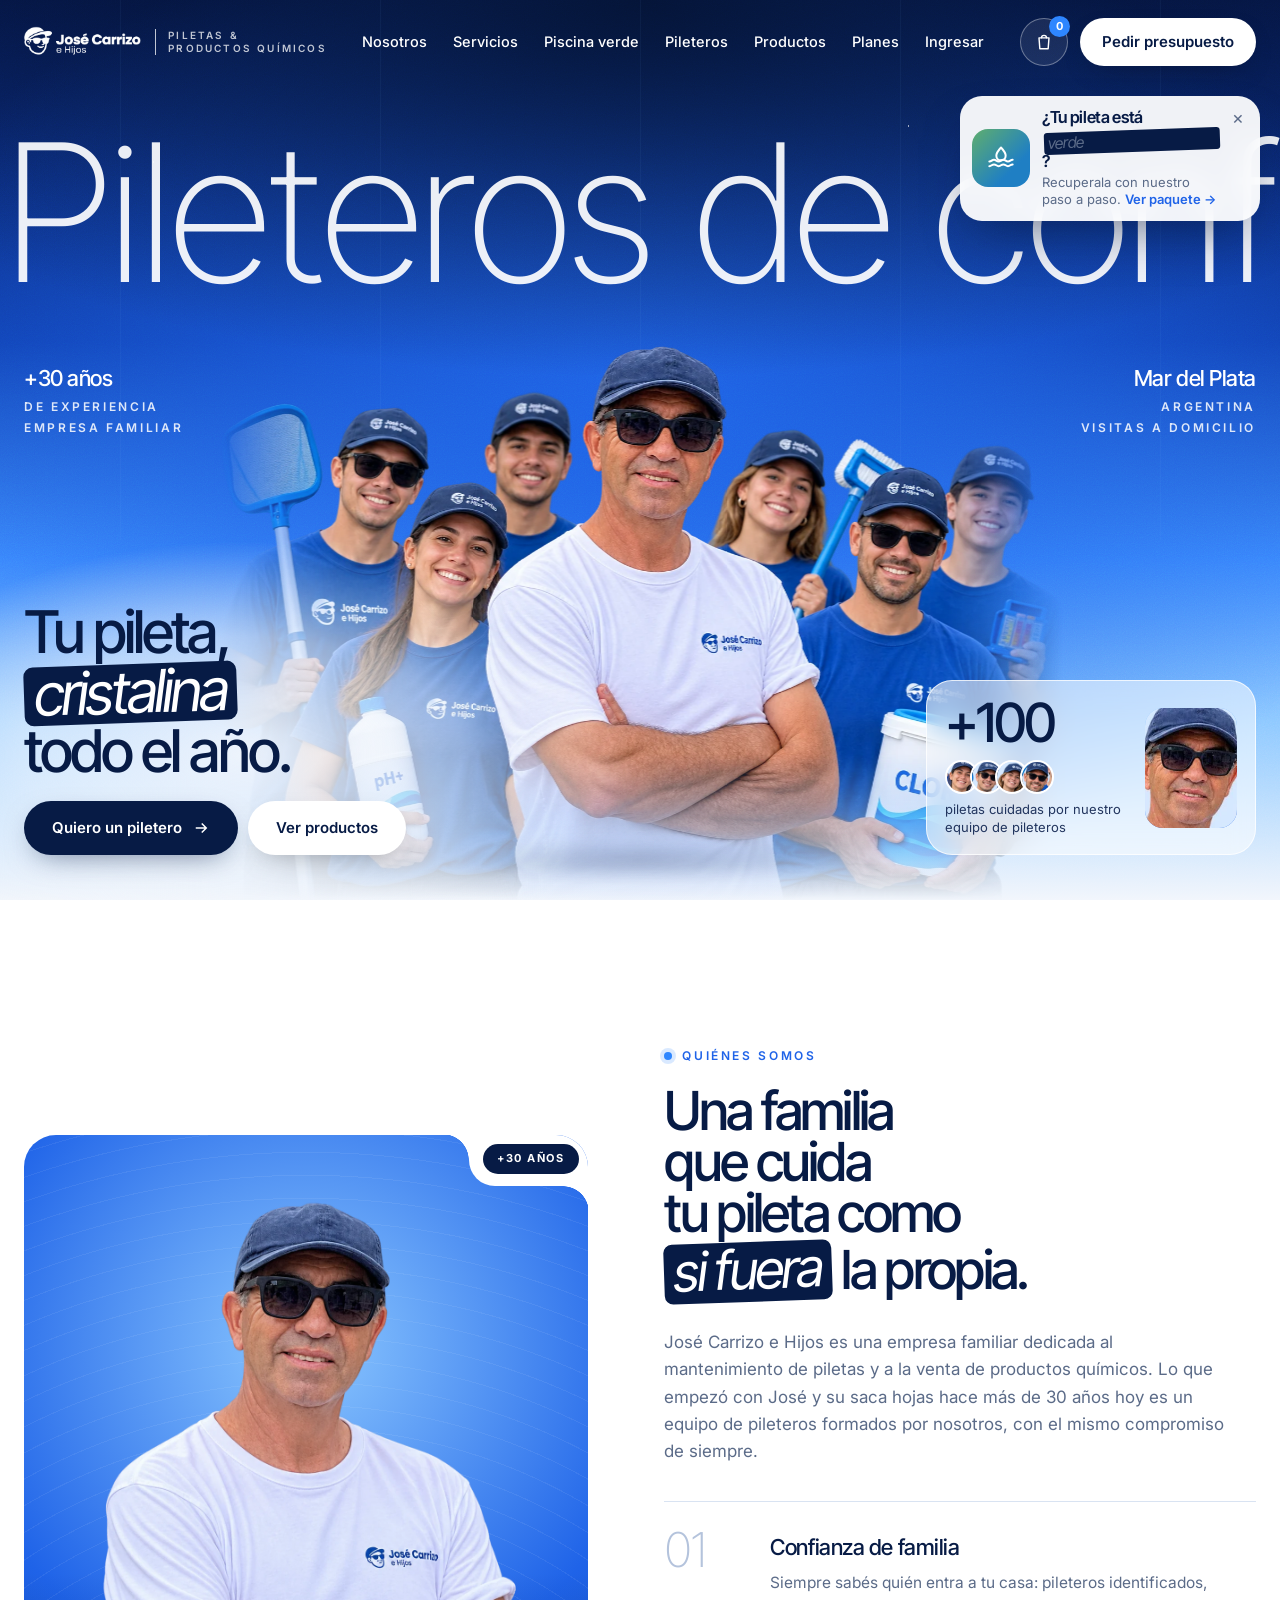
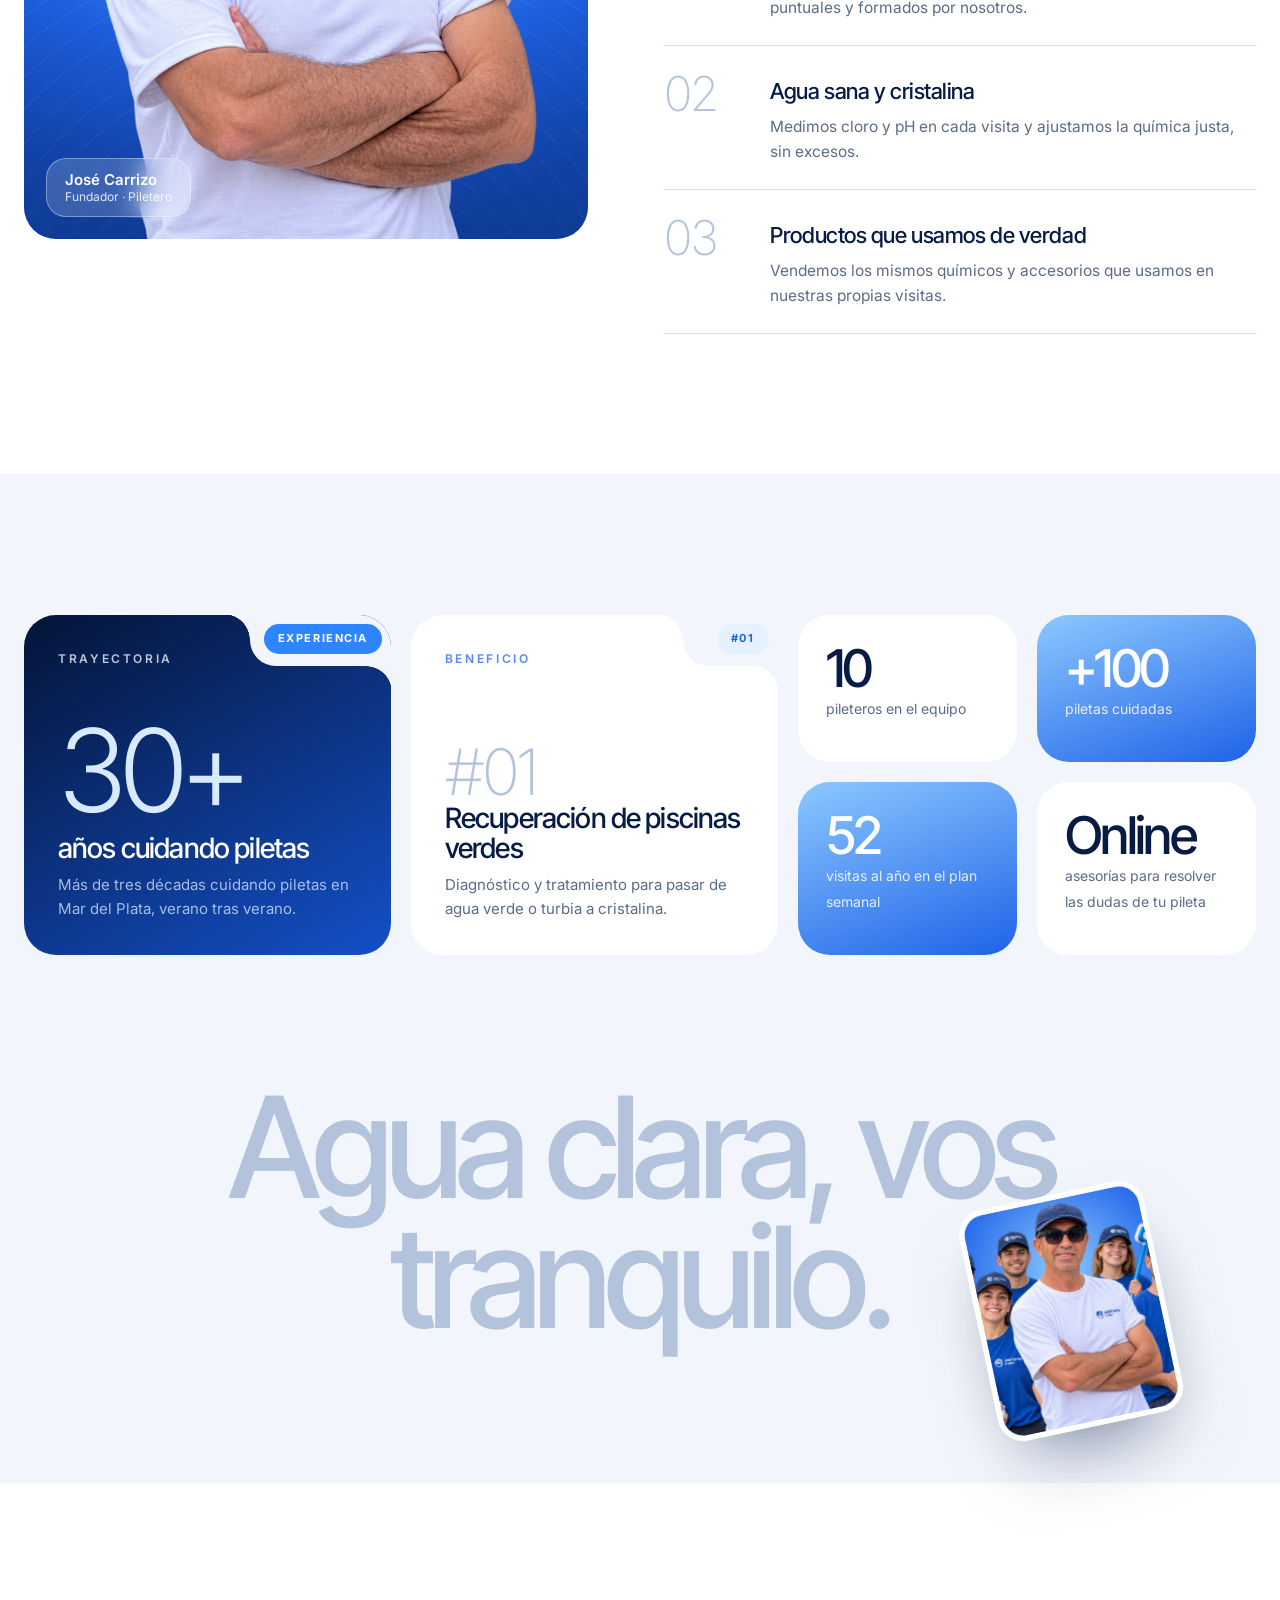
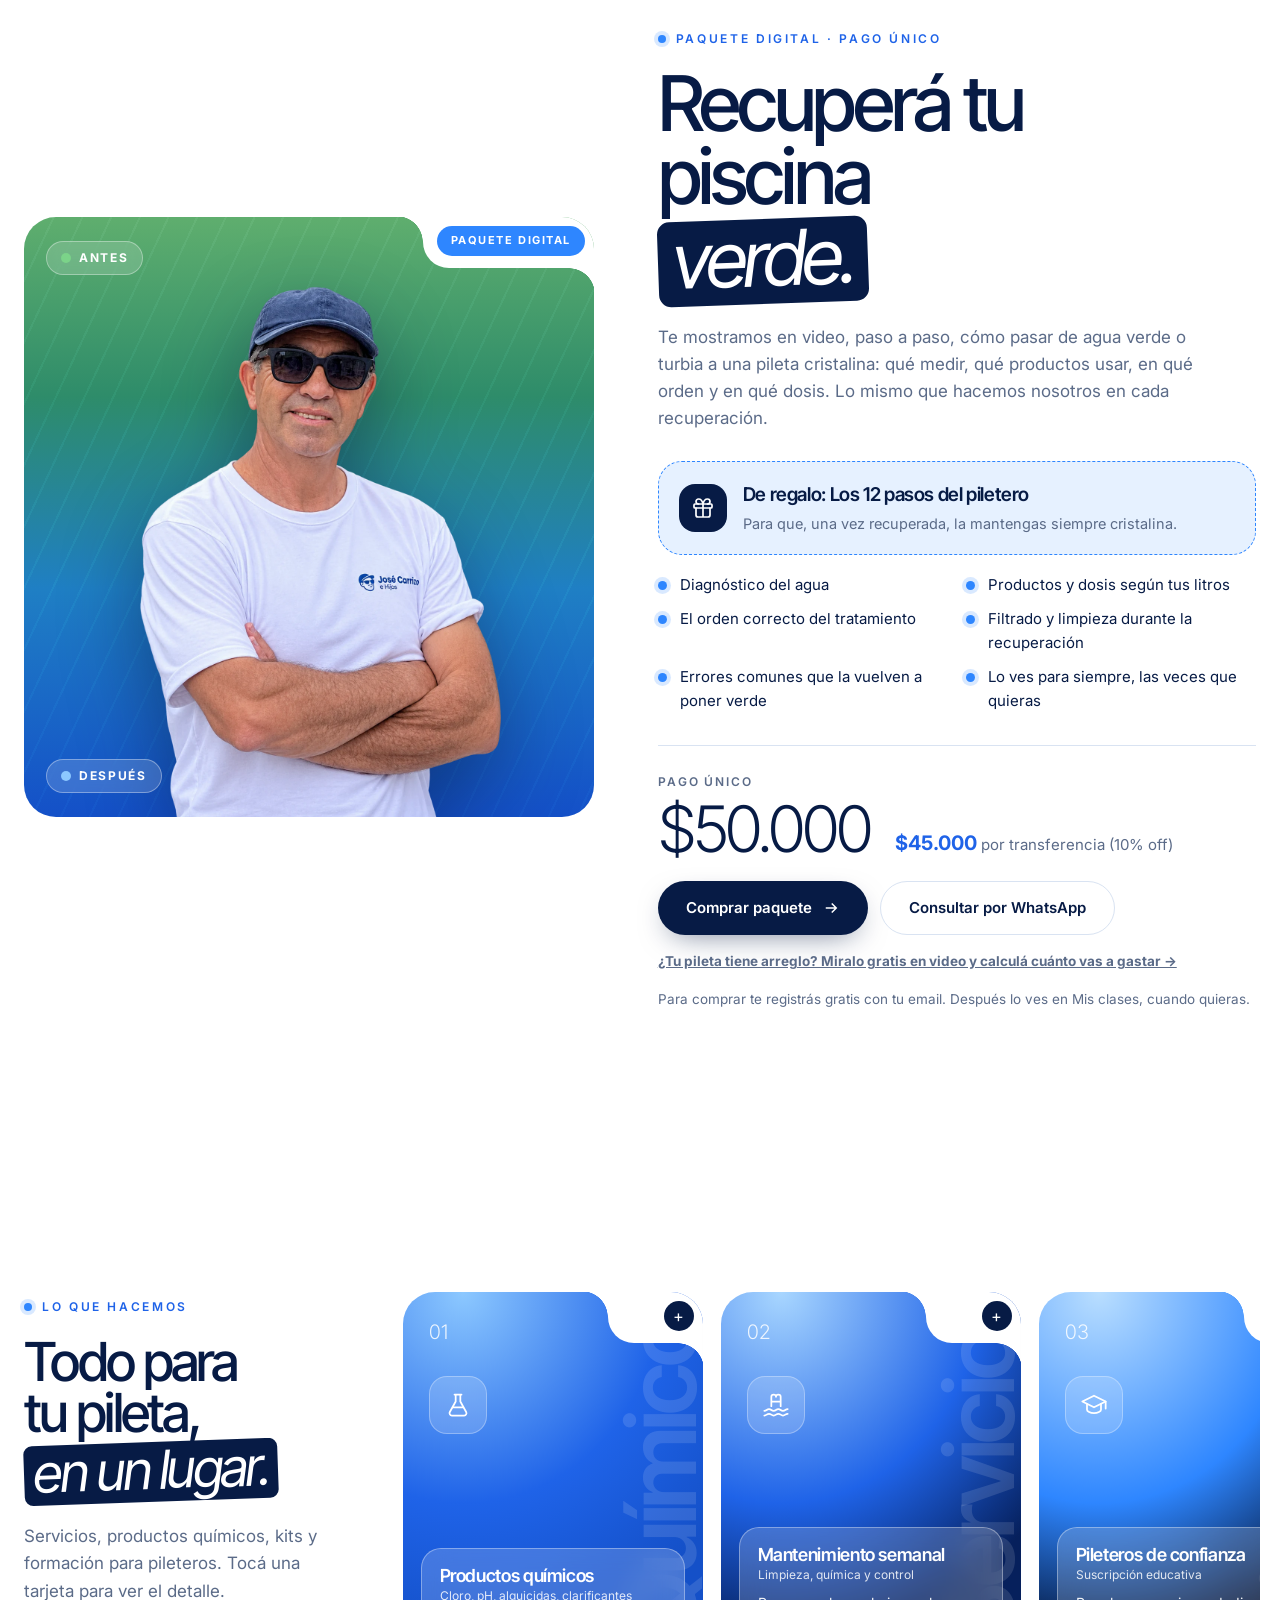
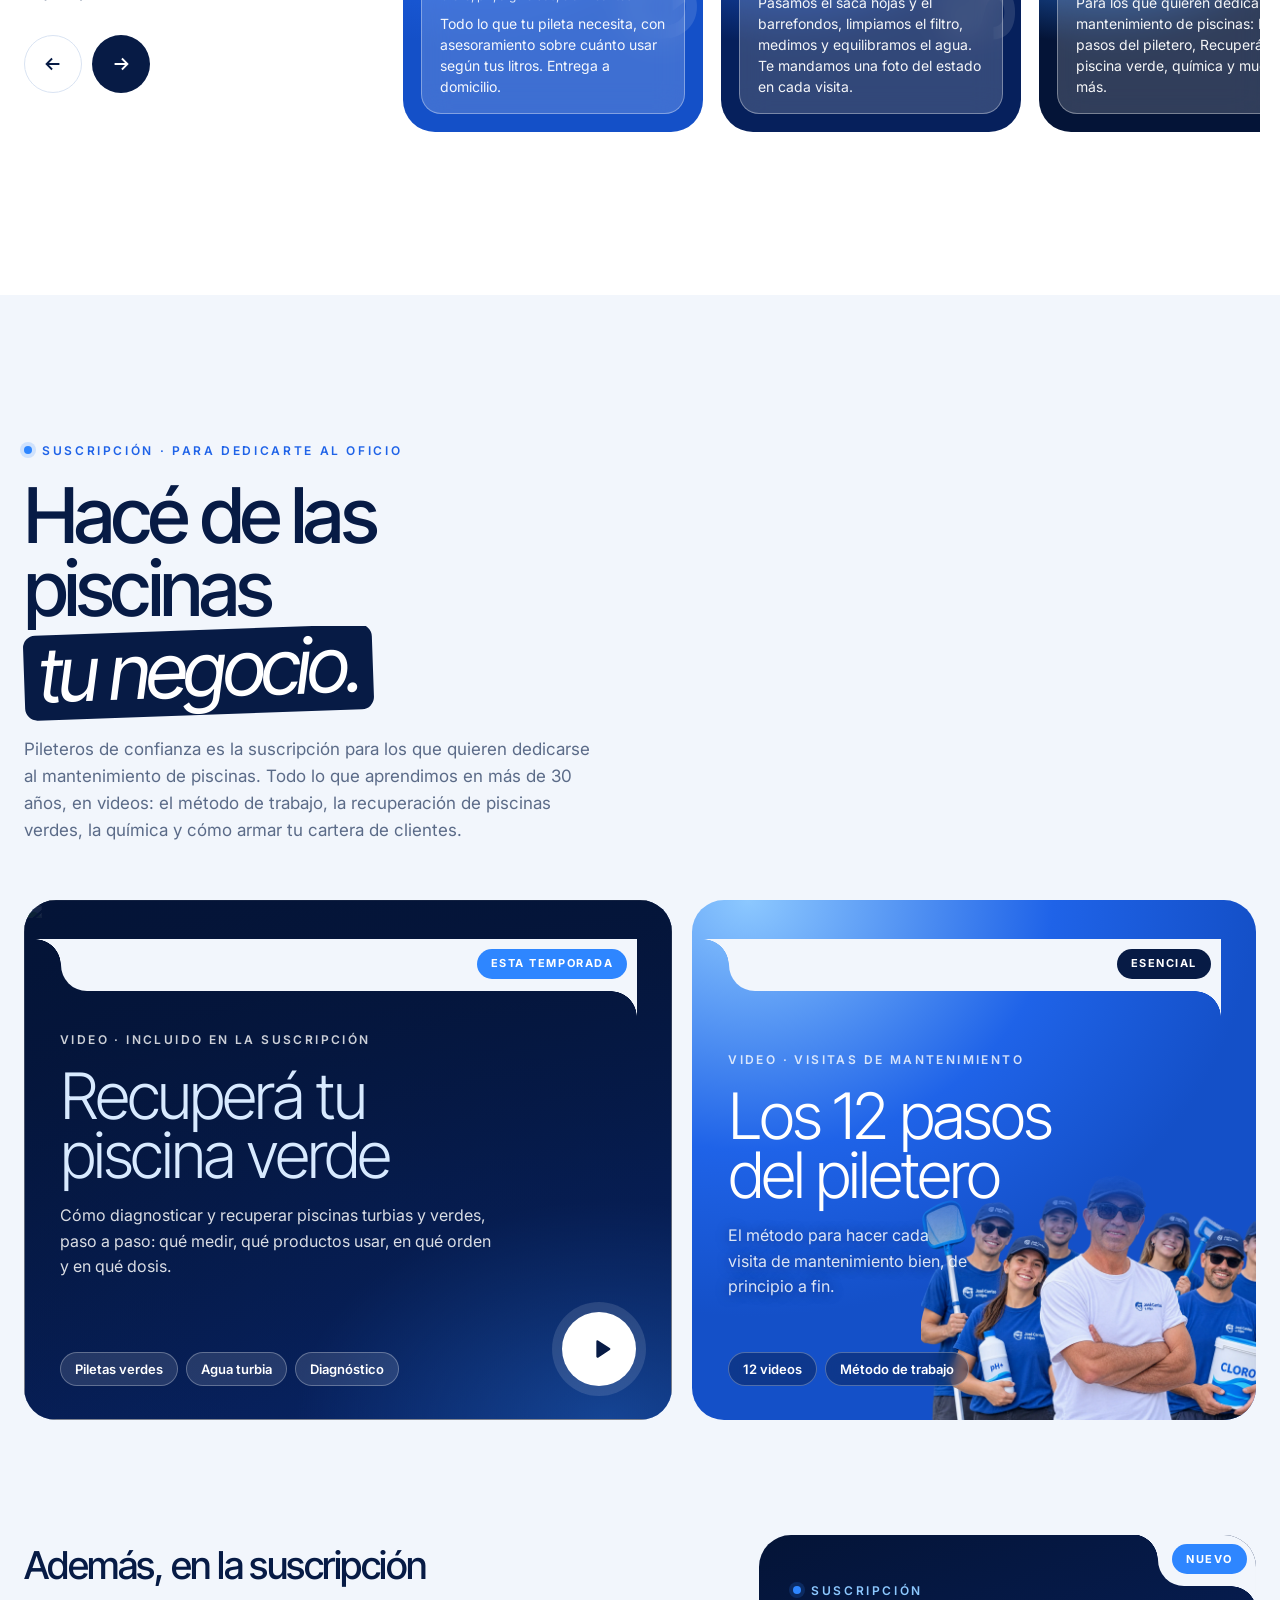
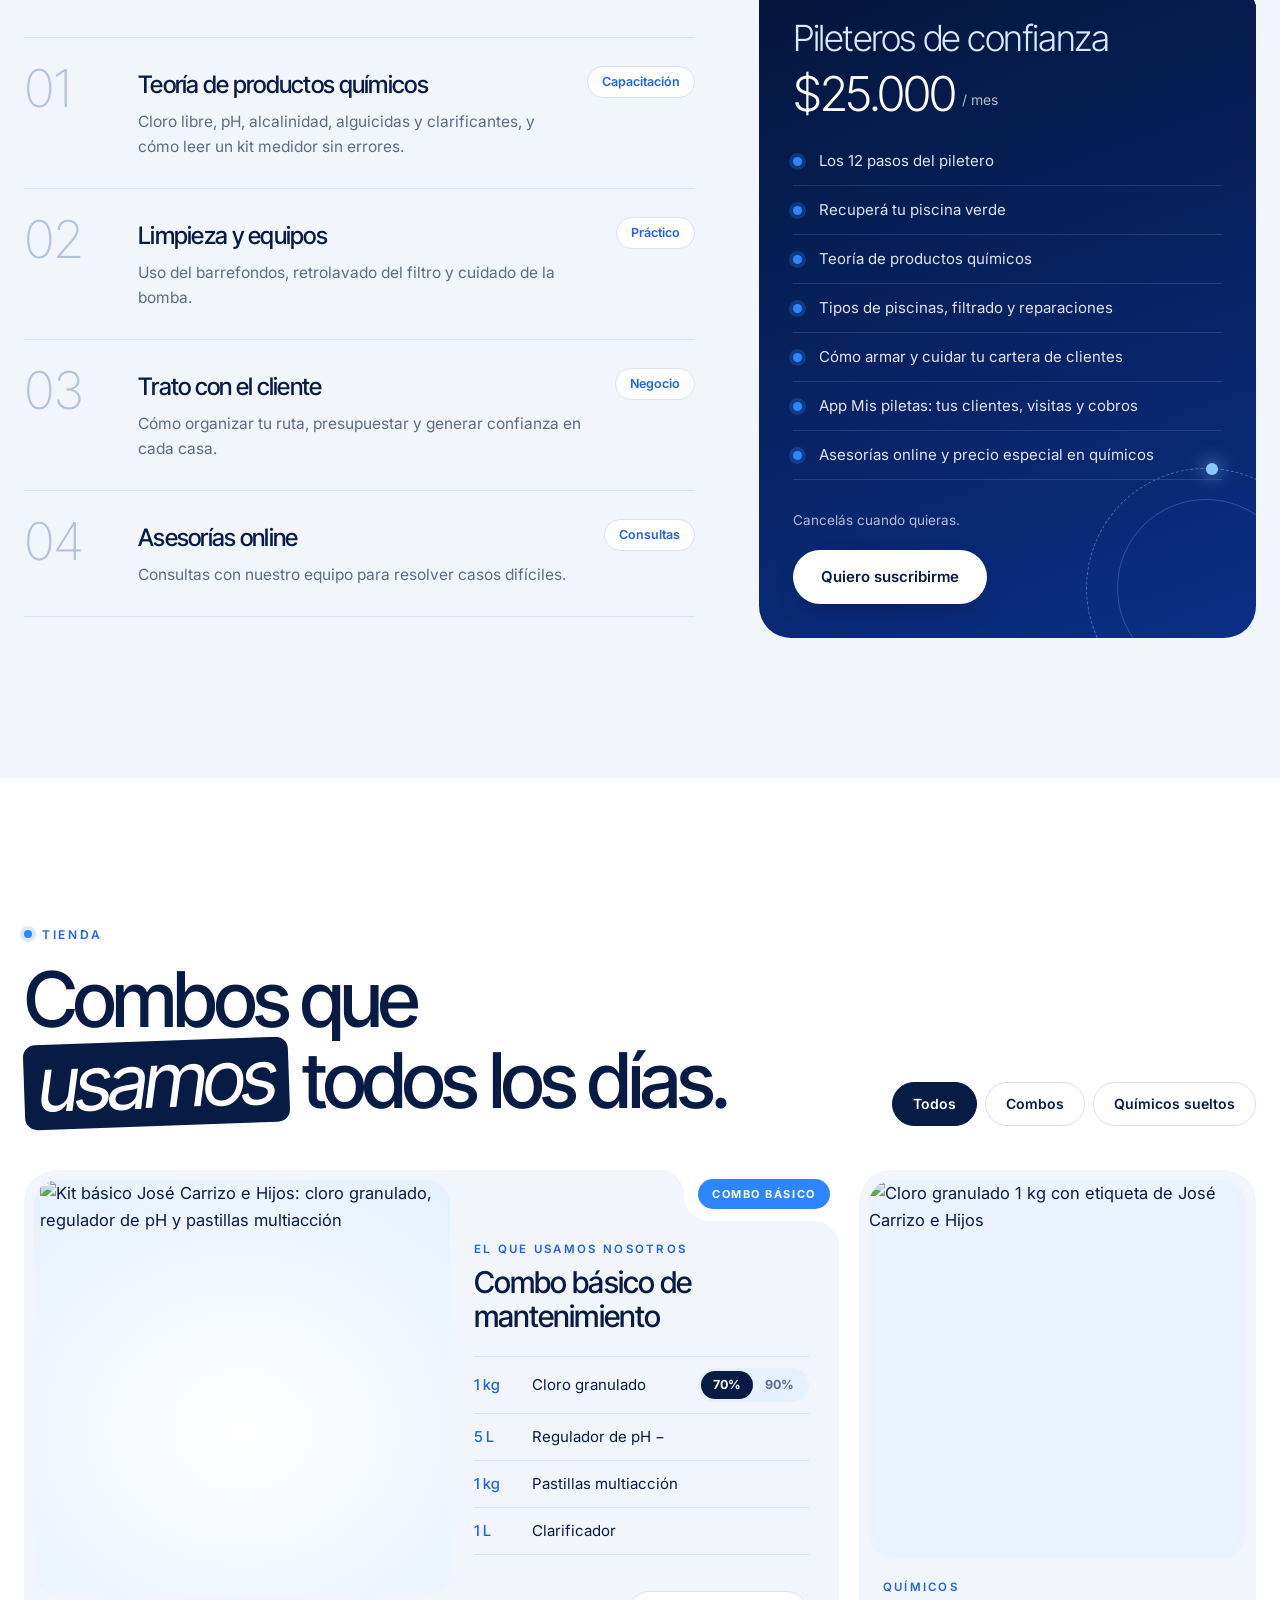
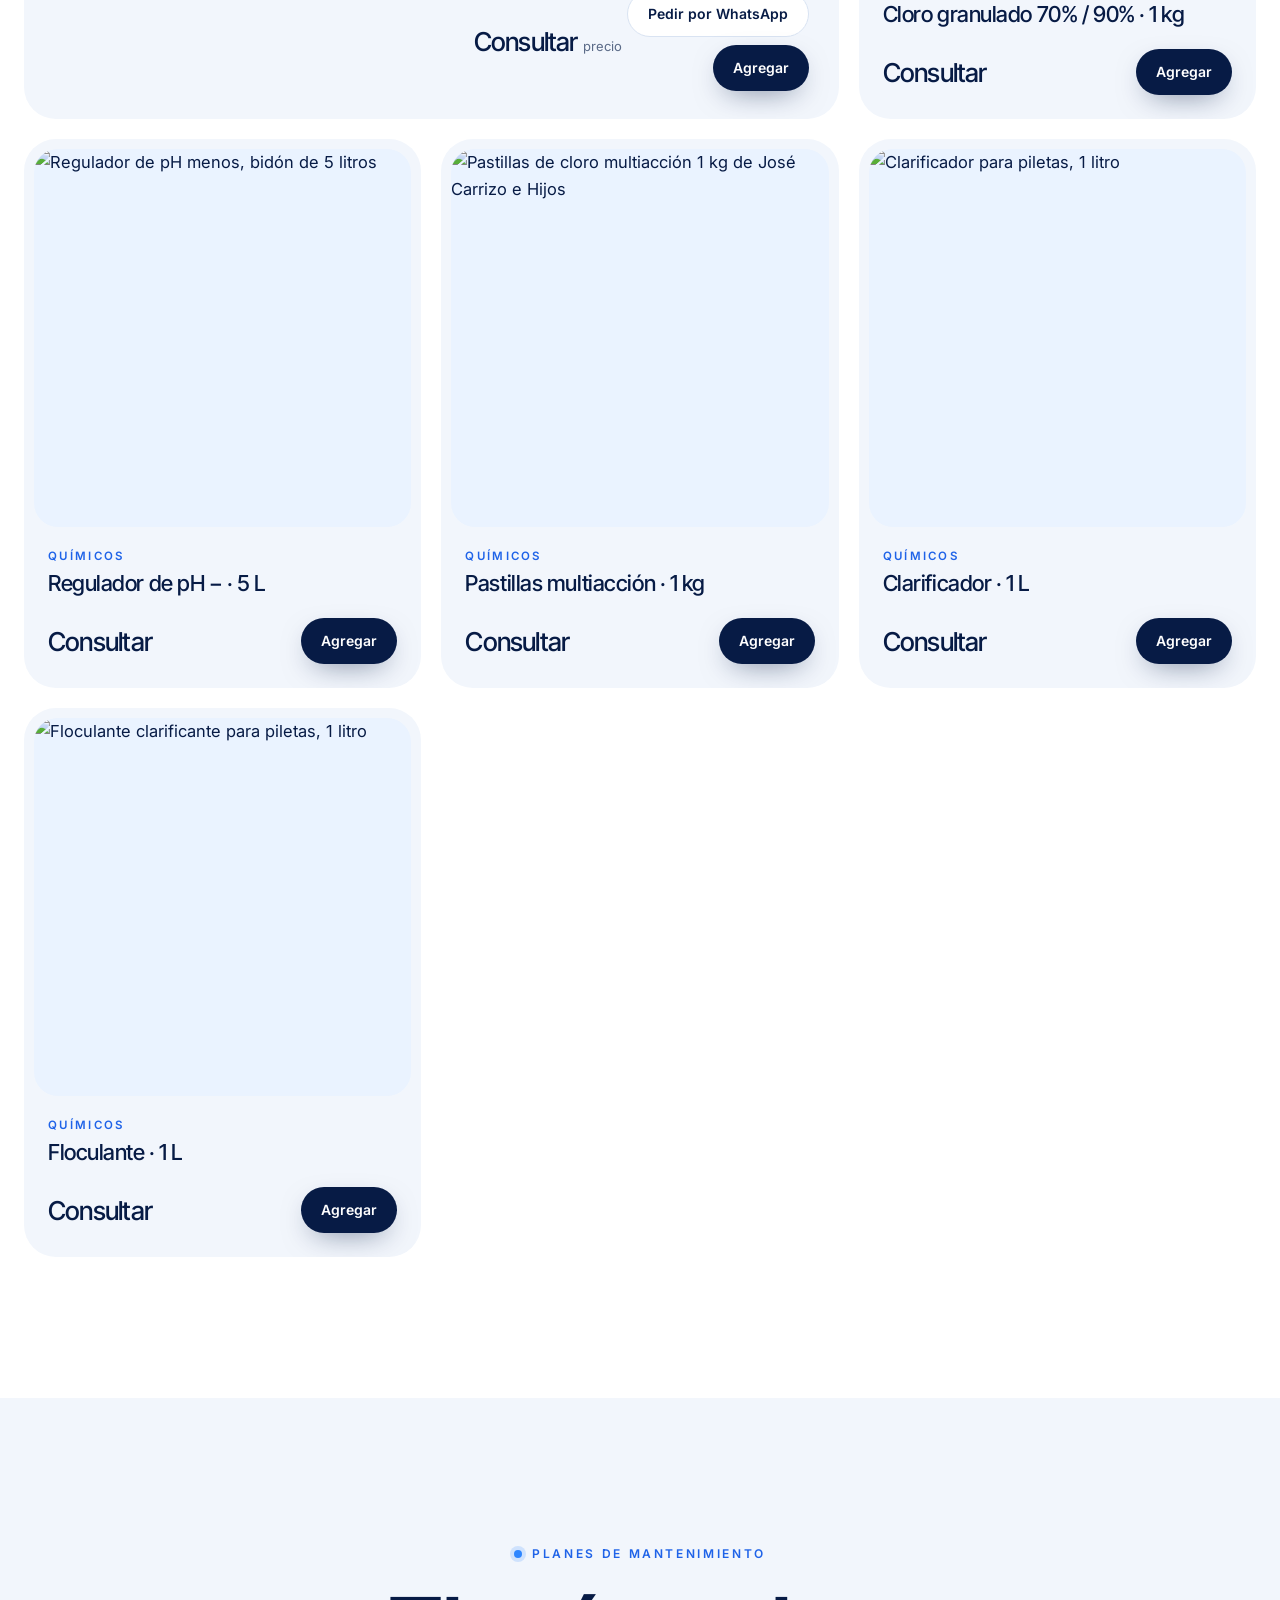
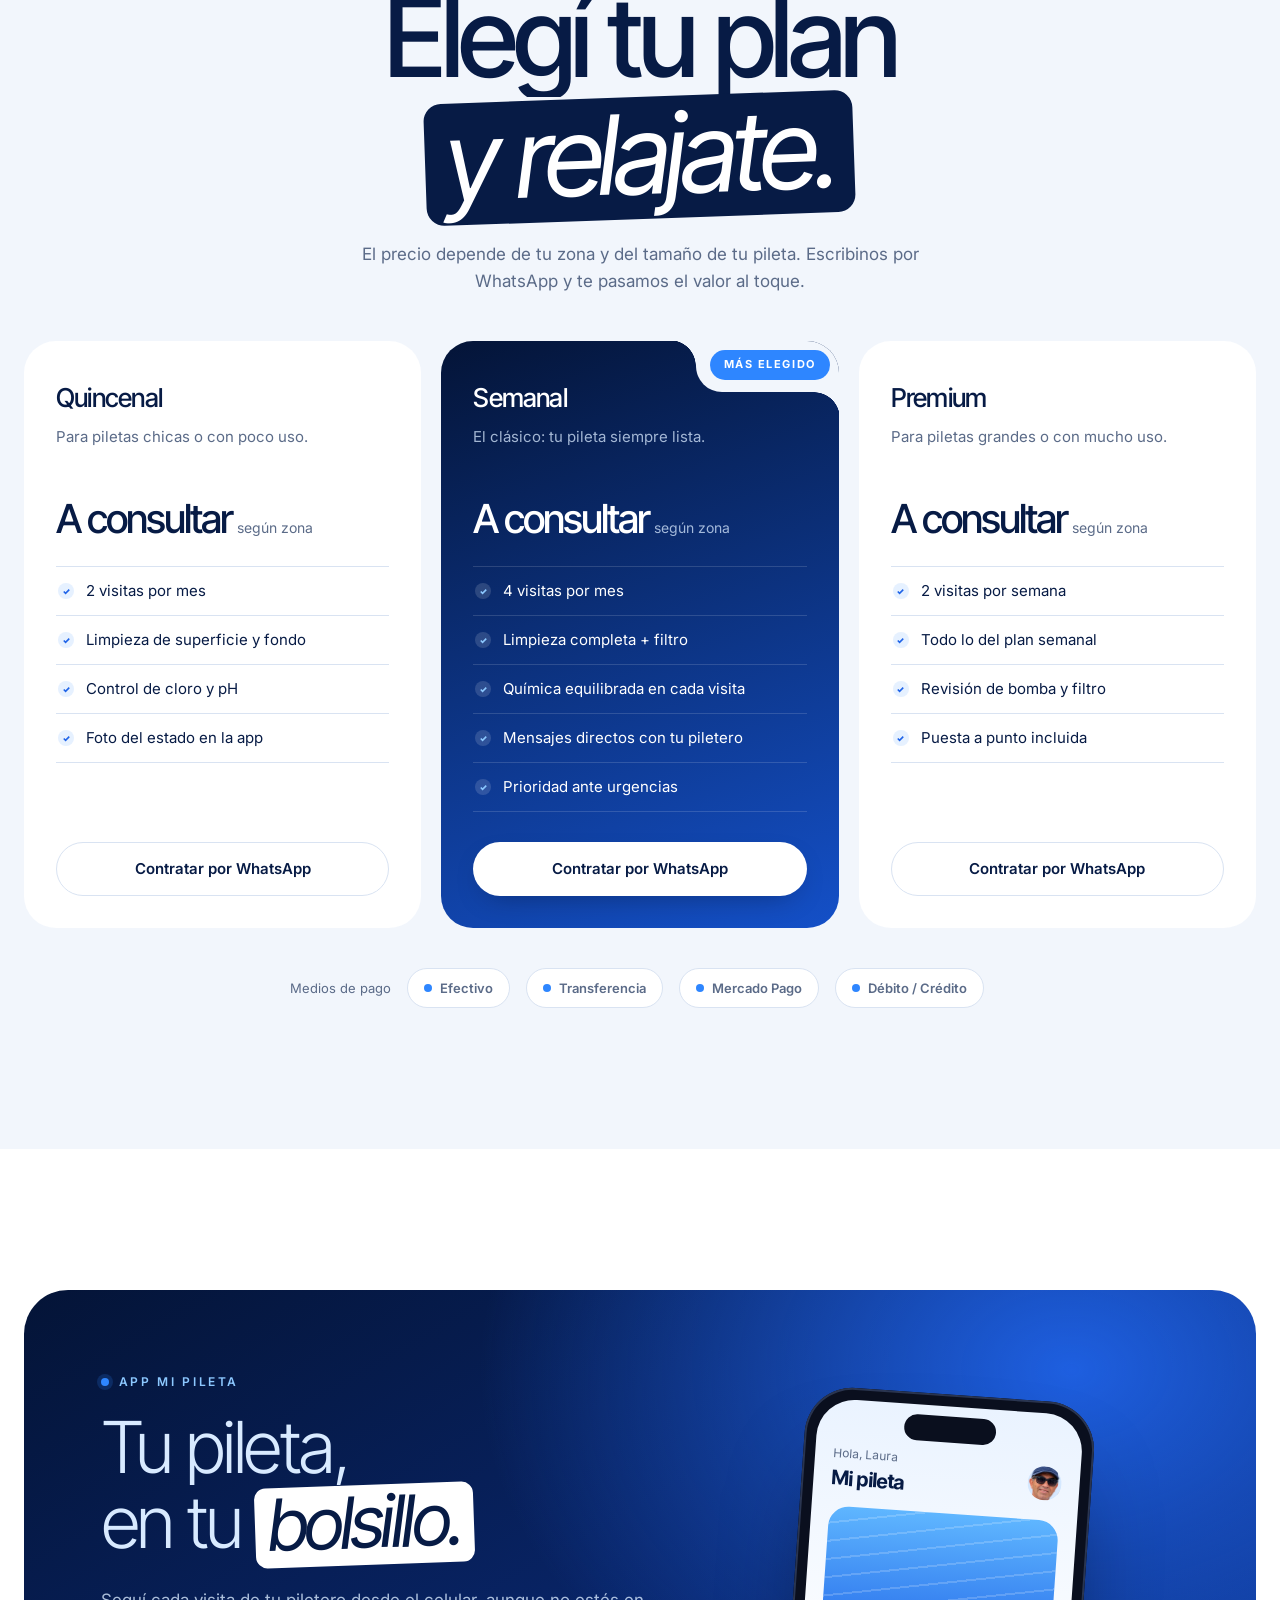
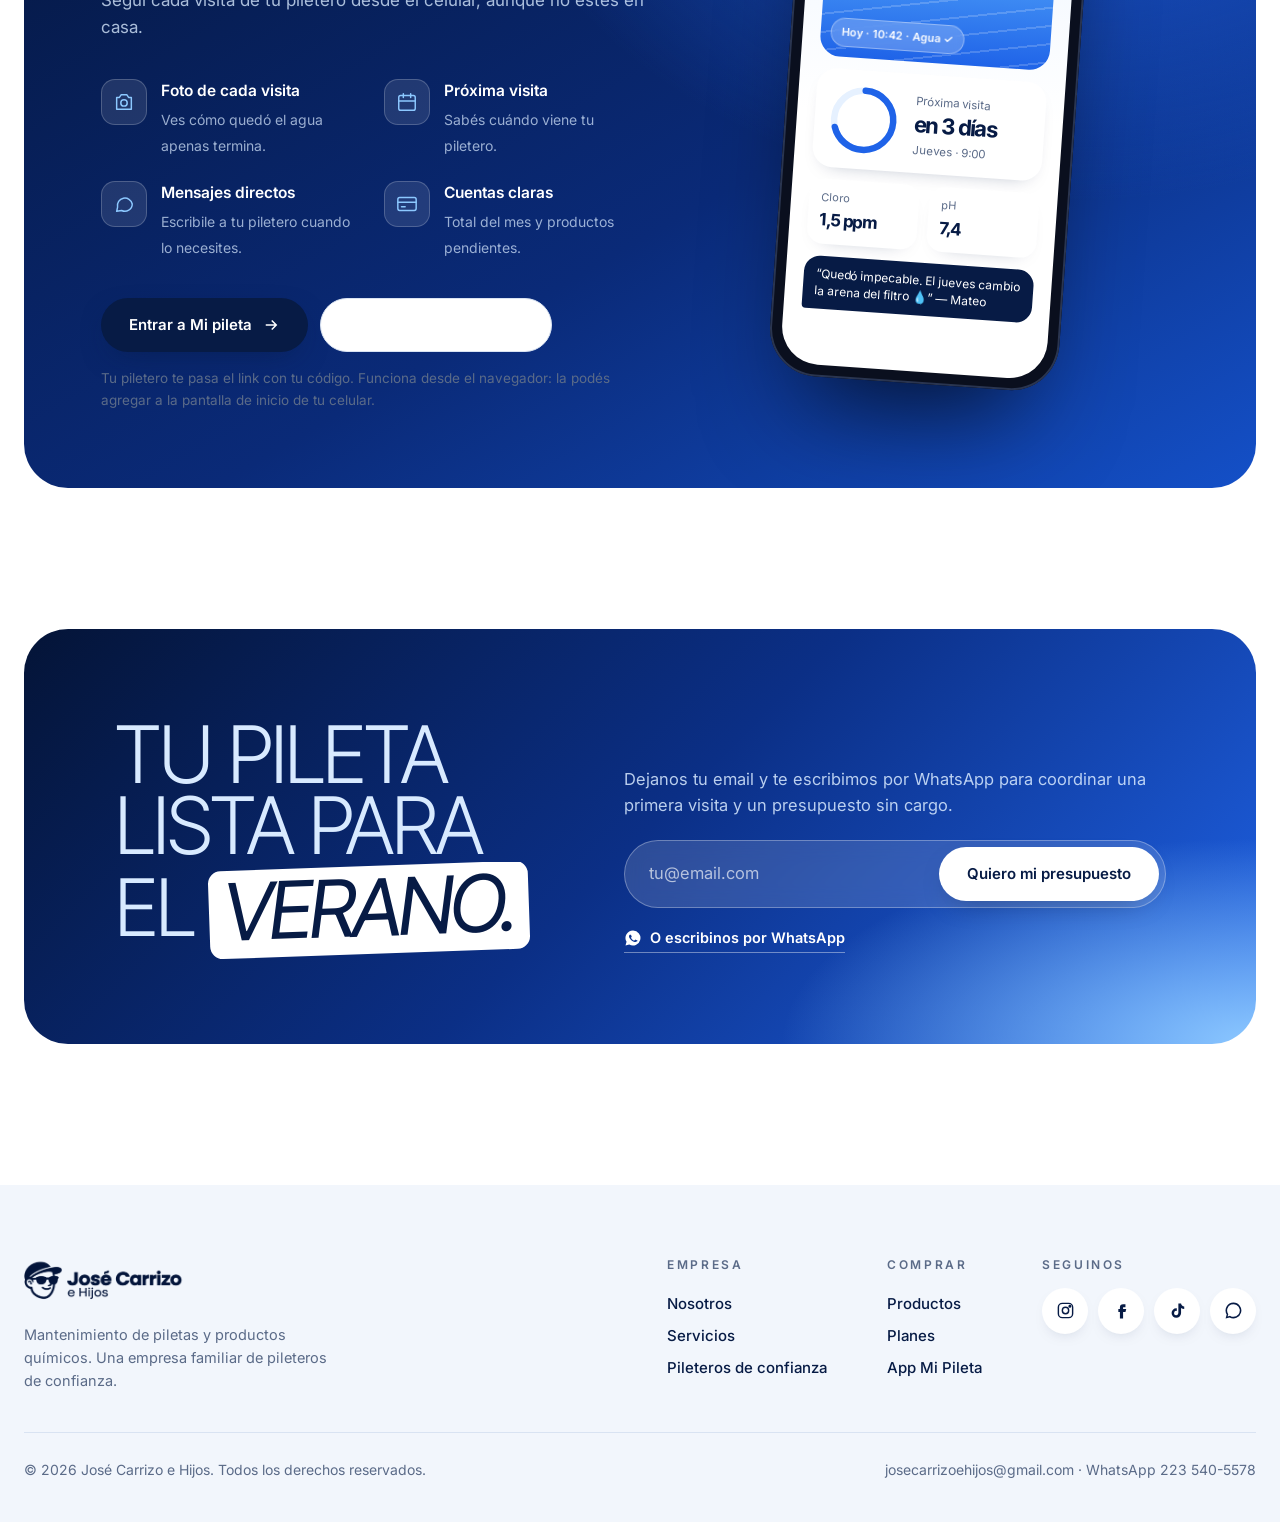
==== commit 8305a88a: "Regulador pH − con etiqueta JC&H, kit básico nuevo y sin percarbonato Co-Authored-By: Claude Opus 5." ====
--- a/index.html
+++ b/index.html
@@ -1064,7 +1064,7 @@
       <!-- Combo básico (destacado) -->
       <article class="card prod prod--combo fx" data-cat="combos">
         <div class="notch"><span class="badge badge--accent">Combo básico</span></div>
-        <div class="prod__img prod__img--foto"><img src="https://jxdvrwjkcluskdaeockt.supabase.co/storage/v1/object/public/web/tienda-kit-basico.jpg" alt="Kit básico José Carrizo e Hijos: cloro granulado, regulador de pH y pastillas multiacción" loading="lazy" width="1000" height="1000"></div>
+        <div class="prod__img prod__img--foto"><img src="https://jxdvrwjkcluskdaeockt.supabase.co/storage/v1/object/public/web/tienda-kit2-basico.jpg" alt="Kit básico José Carrizo e Hijos: cloro granulado, regulador de pH y pastillas multiacción" loading="lazy" width="1000" height="1000"></div>
         <div class="prod__body">
           <span class="prod__cat">El que usamos nosotros</span>
           <h3 class="prod__name">Combo básico de mantenimiento</h3>
@@ -1090,12 +1090,12 @@
           <div class="prod__foot"><span class="price">Consultar</span><button class="btn btn--dark add" data-name="Cloro granulado 1 kg">Agregar</button></div></div>
       </article>
       <article class="card prod fx" data-cat="quimicos">
-        <div class="prod__img prod__img--foto"><img src="https://jxdvrwjkcluskdaeockt.supabase.co/storage/v1/object/public/web/tienda-regulador-ph.jpg" alt="Regulador de pH menos, bidón de 5 litros" loading="lazy" width="1000" height="1000"></div>
+        <div class="prod__img prod__img--foto"><img src="https://jxdvrwjkcluskdaeockt.supabase.co/storage/v1/object/public/web/tienda-regulador-ph5.jpg" alt="Regulador de pH menos, bidón de 5 litros" loading="lazy" width="1000" height="1000"></div>
         <div class="prod__body"><span class="prod__cat">Químicos</span><h3 class="prod__name">Regulador de pH − · 5 L</h3>
           <div class="prod__foot"><span class="price">Consultar</span><button class="btn btn--dark add" data-name="Regulador de pH − 5 L">Agregar</button></div></div>
       </article>
       <article class="card prod fx" data-cat="quimicos" style="--d:.08s">
-        <div class="prod__img prod__img--foto"><img src="https://jxdvrwjkcluskdaeockt.supabase.co/storage/v1/object/public/web/tienda-pastillas-multiaccion.jpg" alt="Pastillas de cloro multiacción 1 kg de José Carrizo e Hijos" loading="lazy" width="1000" height="1000"></div>
+        <div class="prod__img prod__img--foto"><img src="https://jxdvrwjkcluskdaeockt.supabase.co/storage/v1/object/public/web/tienda-pastillas-pote.jpg" alt="Pastillas de cloro multiacción 1 kg de José Carrizo e Hijos" loading="lazy" width="1000" height="1000"></div>
         <div class="prod__body"><span class="prod__cat">Químicos</span><h3 class="prod__name">Pastillas multiacción · 1 kg</h3>
           <div class="prod__foot"><span class="price">Consultar</span><button class="btn btn--dark add" data-name="Pastillas multiacción 1 kg">Agregar</button></div></div>
       </article>
@@ -1108,11 +1108,6 @@
         <div class="prod__img prod__img--foto"><img src="https://jxdvrwjkcluskdaeockt.supabase.co/storage/v1/object/public/web/tienda-floculante.jpg" alt="Floculante clarificante para piletas, 1 litro" loading="lazy" width="1000" height="1000"></div>
         <div class="prod__body"><span class="prod__cat">Químicos</span><h3 class="prod__name">Floculante · 1 L</h3>
           <div class="prod__foot"><span class="price">Consultar</span><button class="btn btn--dark add" data-name="Floculante · 1 L">Agregar</button></div></div>
-      </article>
-      <article class="card prod fx" data-cat="quimicos" style="--d:.08s">
-        <div class="prod__img prod__img--foto"><img src="https://jxdvrwjkcluskdaeockt.supabase.co/storage/v1/object/public/web/tienda-percarbonato.jpg" alt="Percarbonato de sodio 500 g" loading="lazy" width="1000" height="1000"></div>
-        <div class="prod__body"><span class="prod__cat">Químicos</span><h3 class="prod__name">Percarbonato de sodio · 500 g</h3>
-          <div class="prod__foot"><span class="price">Consultar</span><button class="btn btn--dark add" data-name="Percarbonato de sodio · 500 g">Agregar</button></div></div>
       </article>
     </div>
   </div>
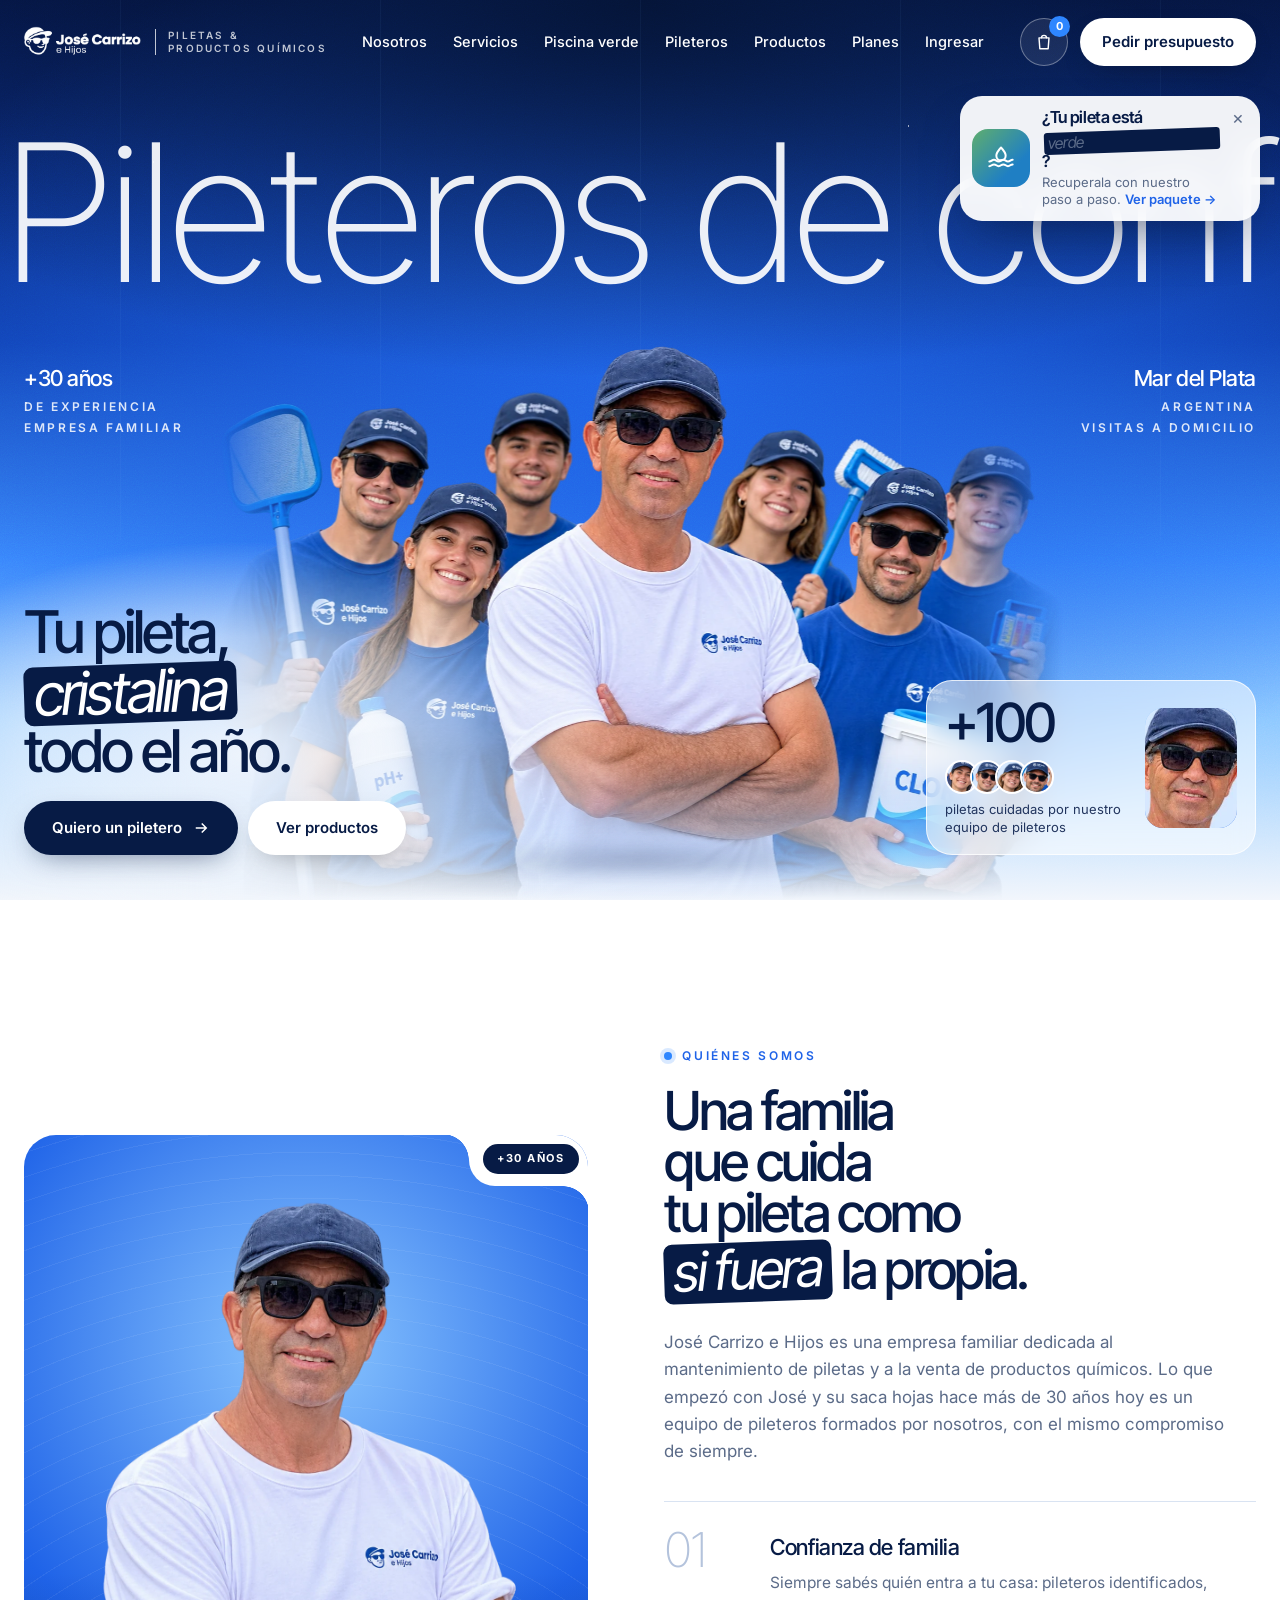
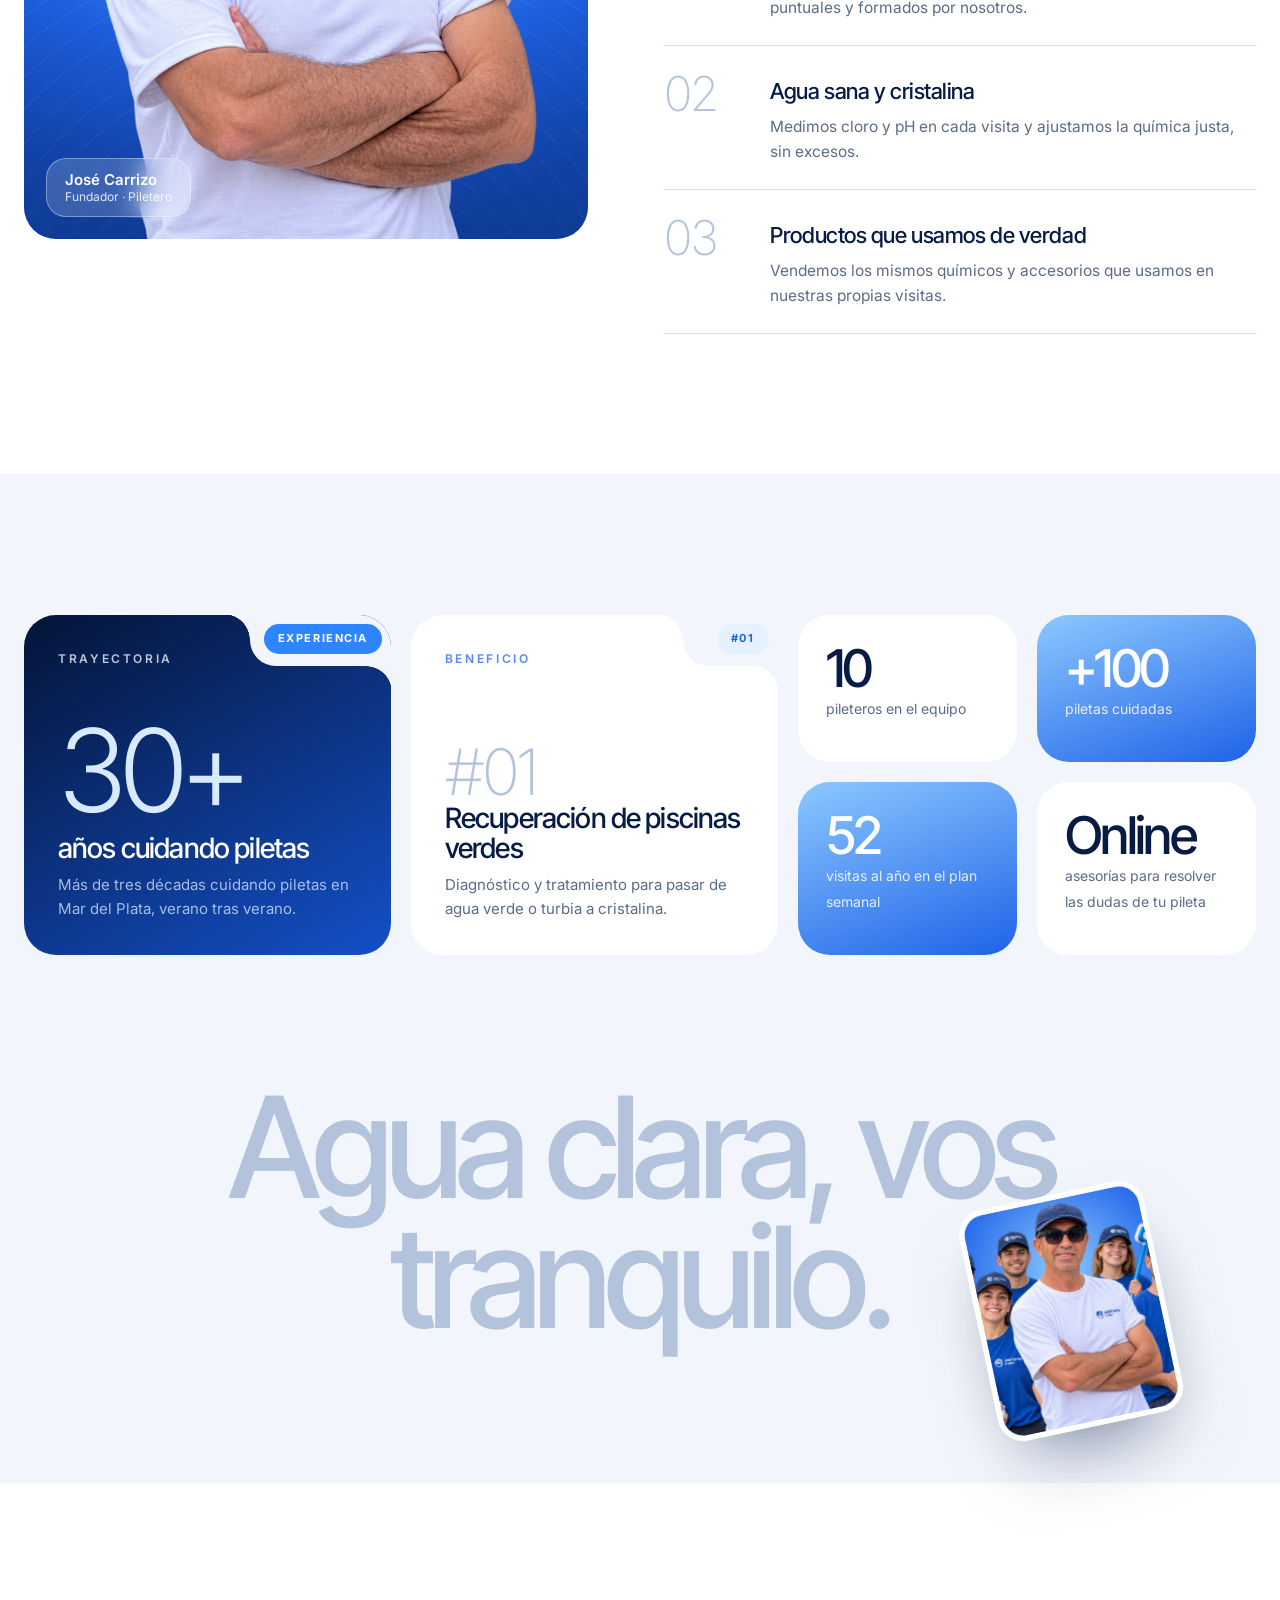
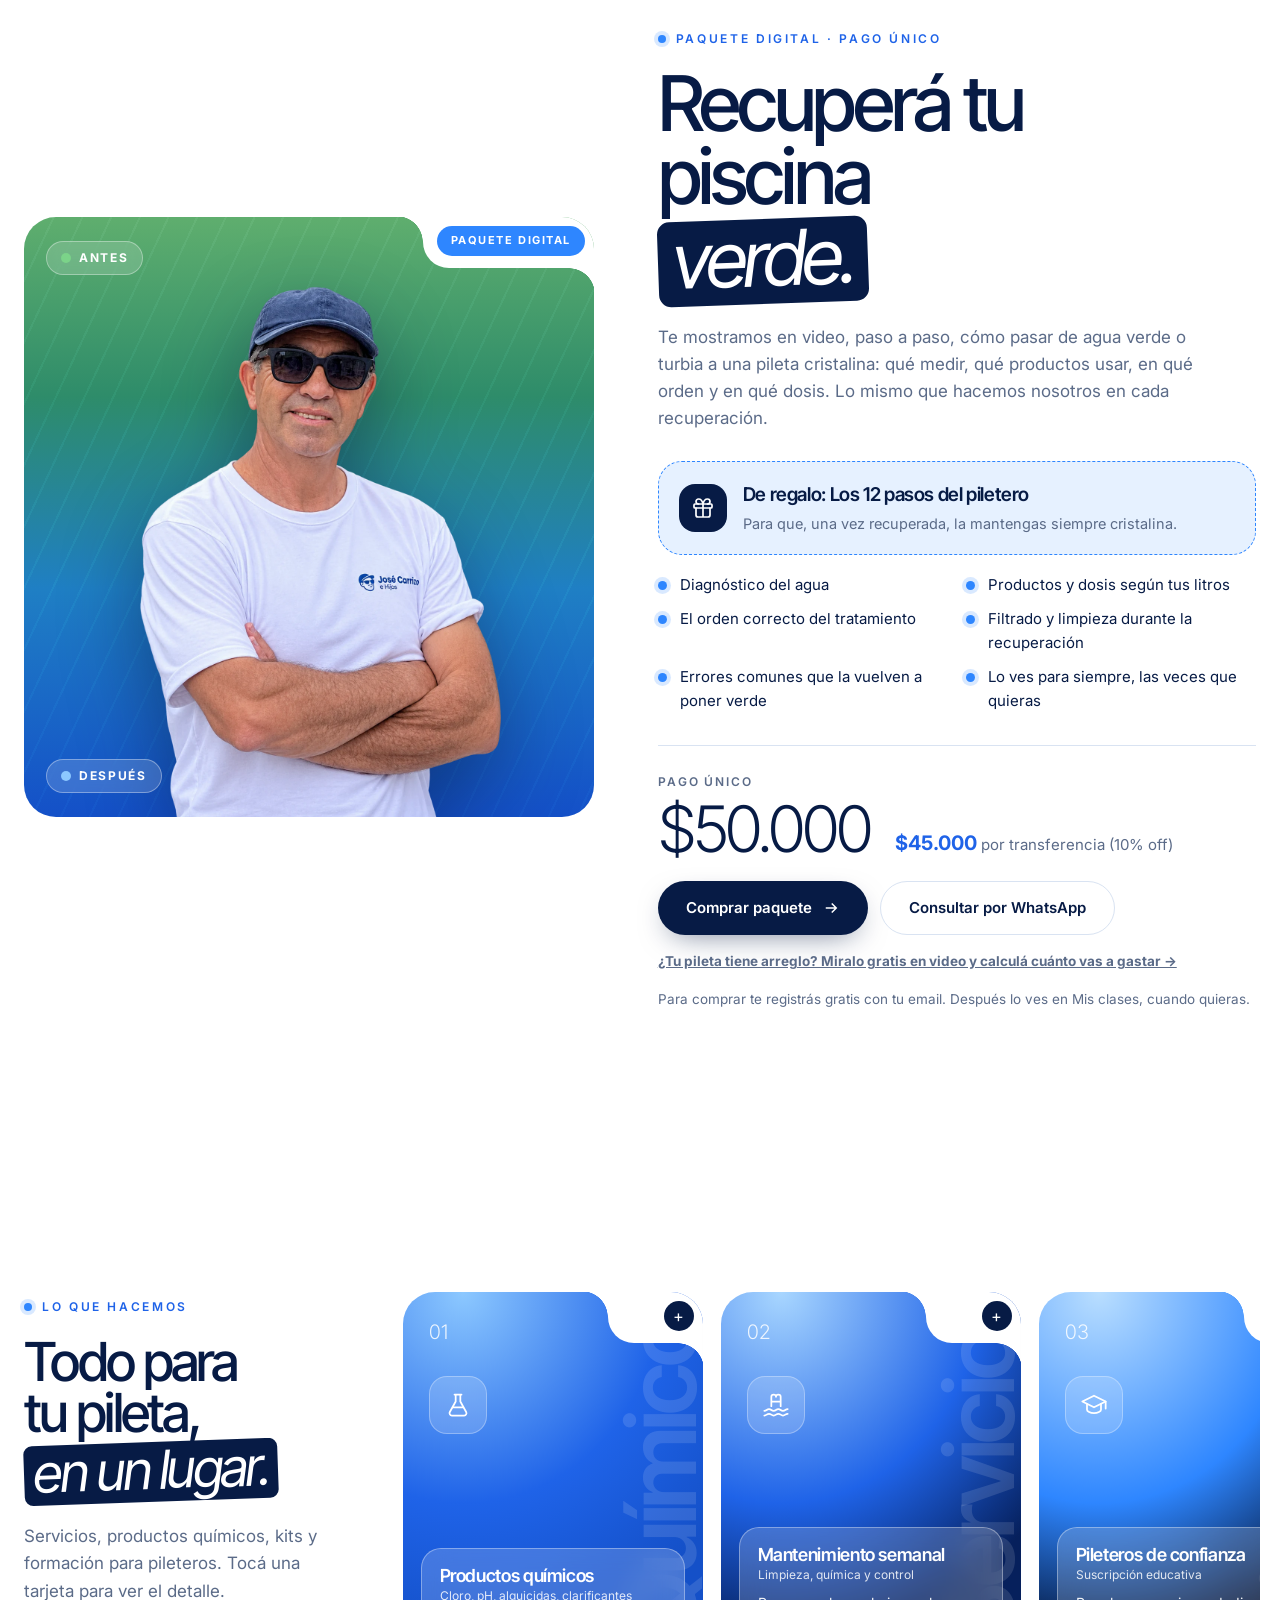
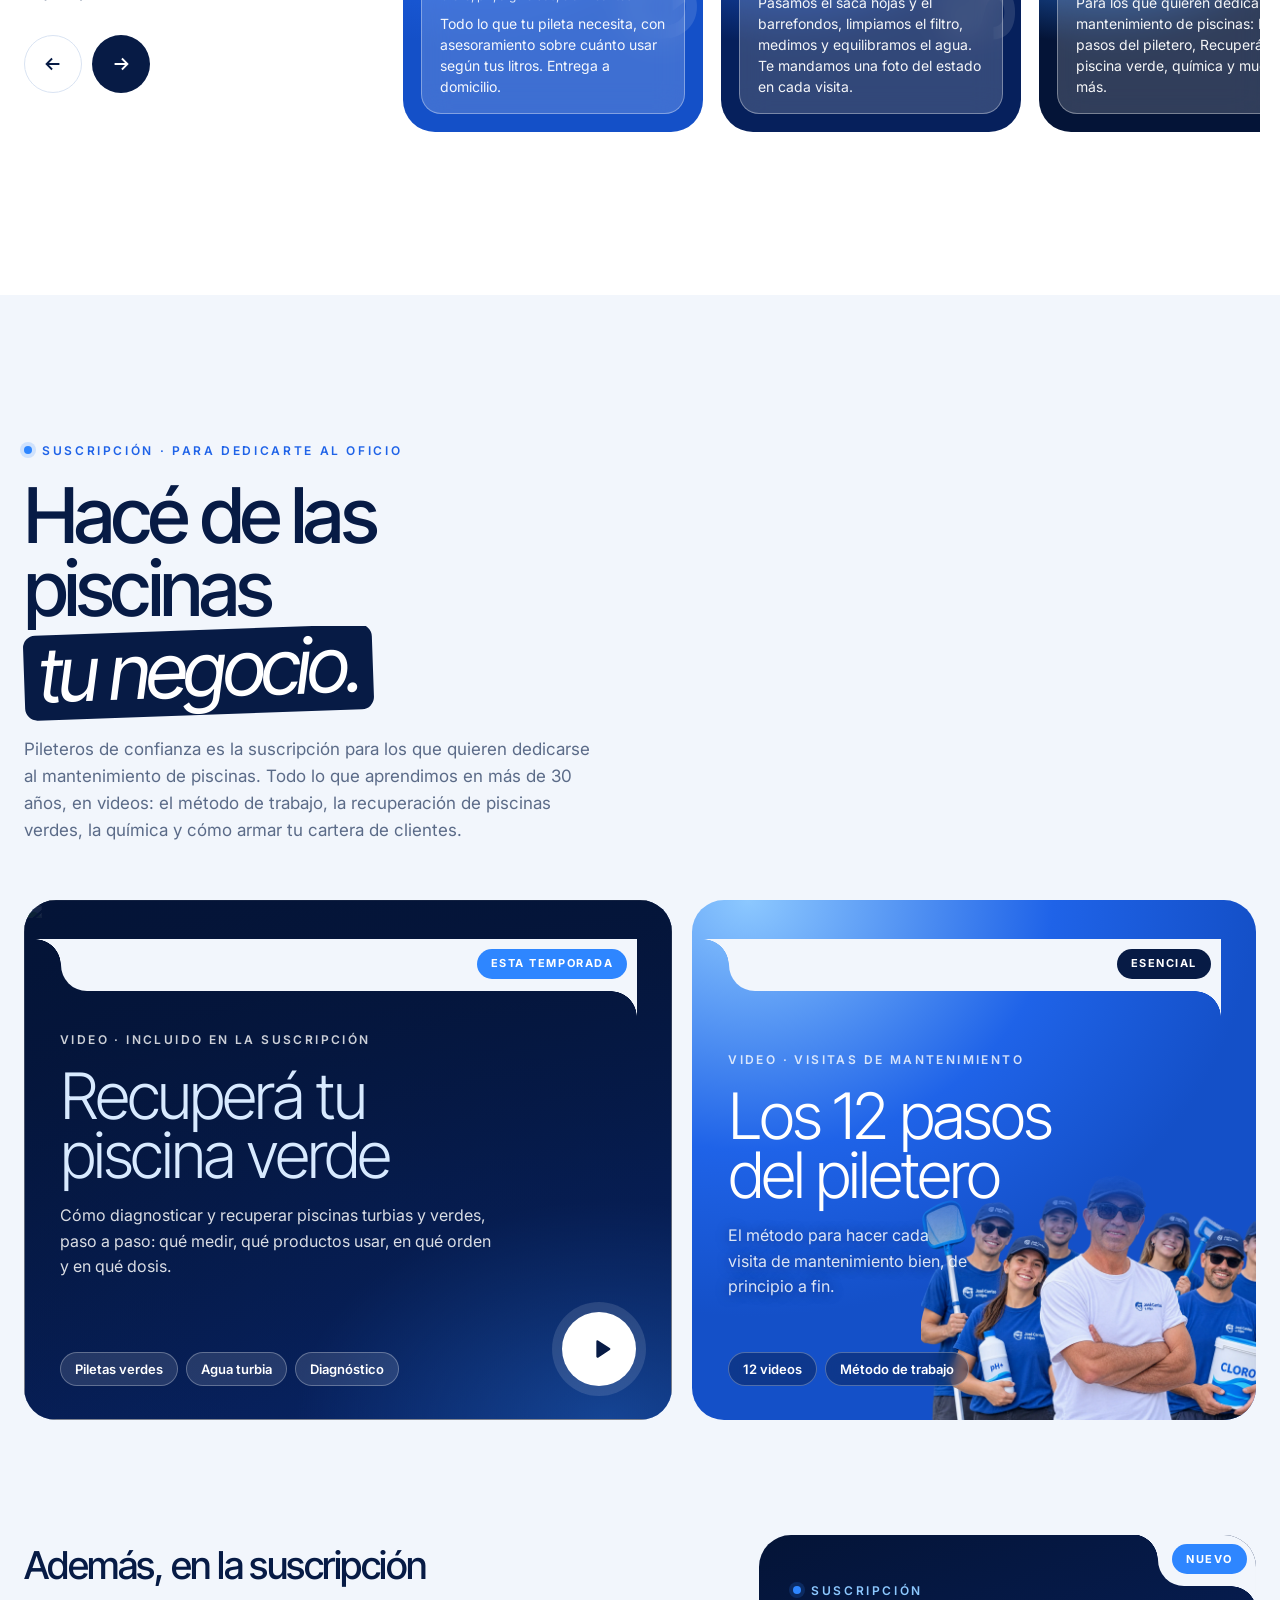
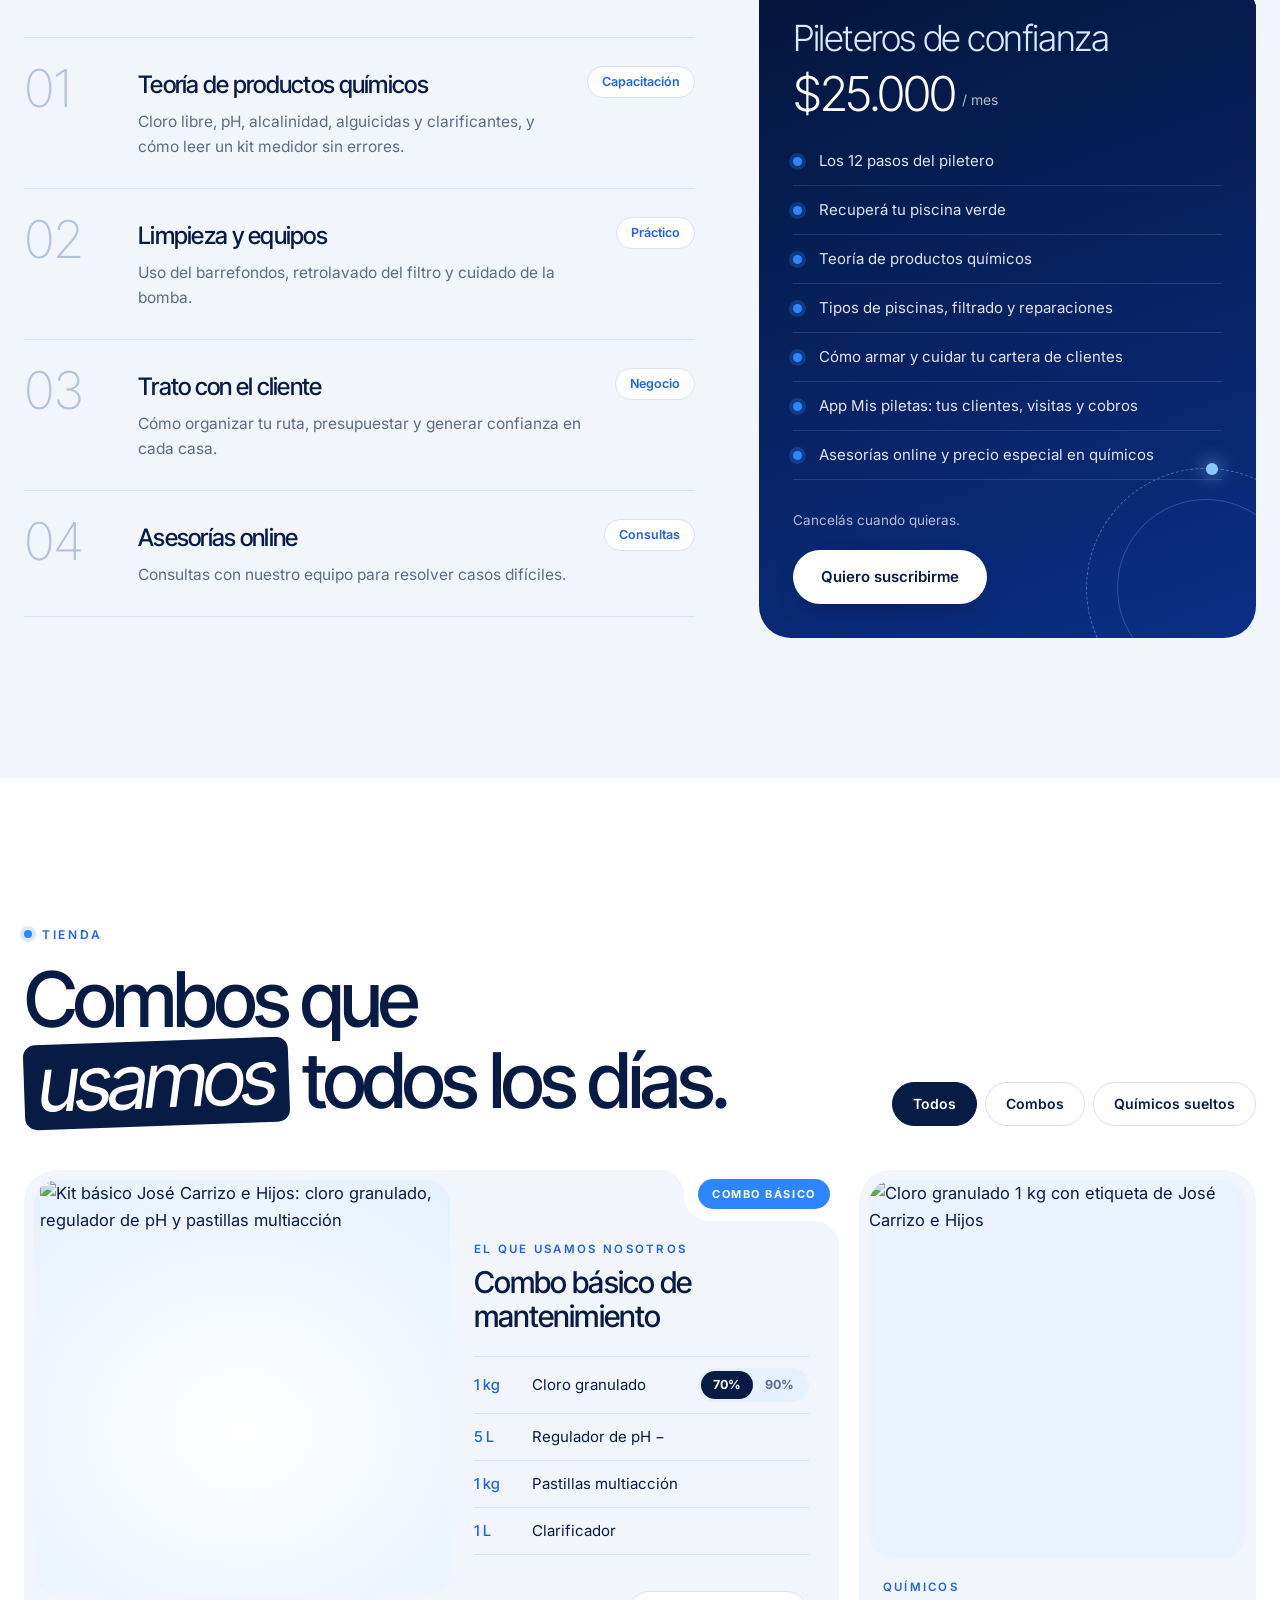
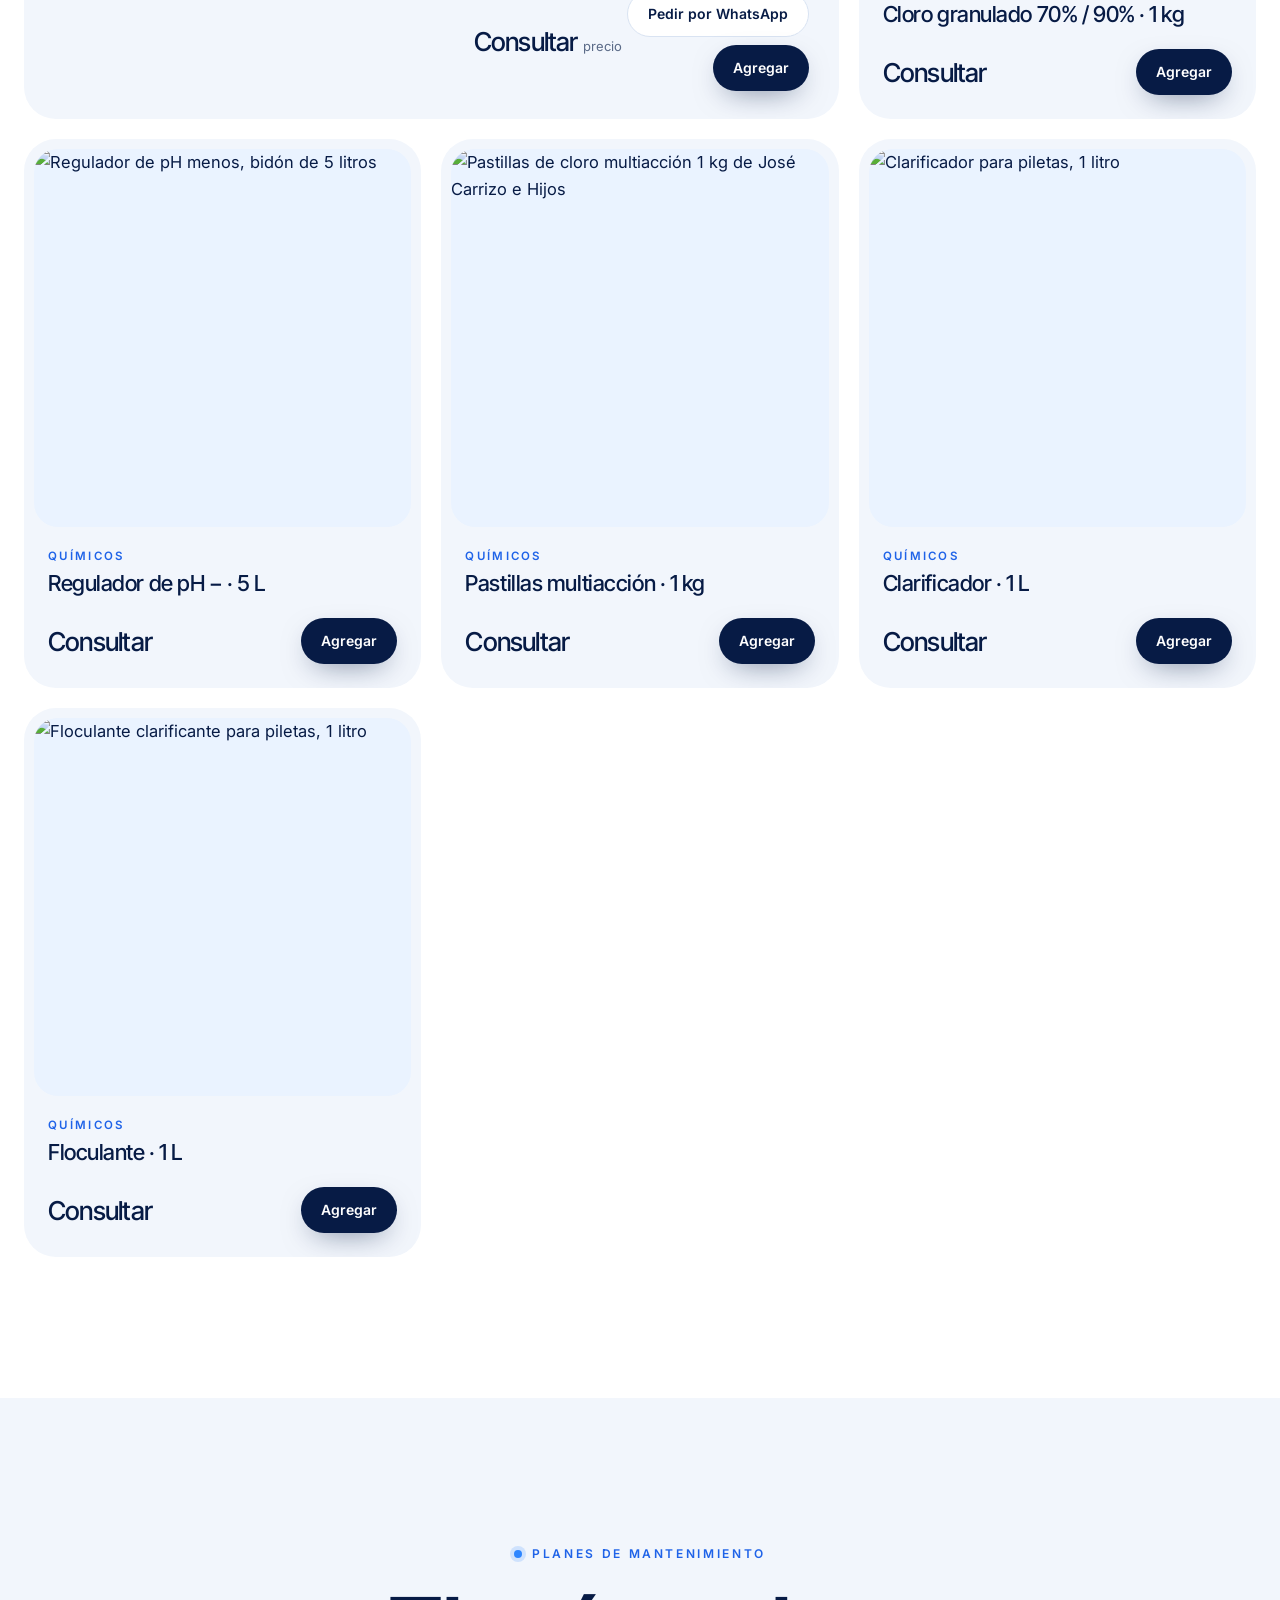
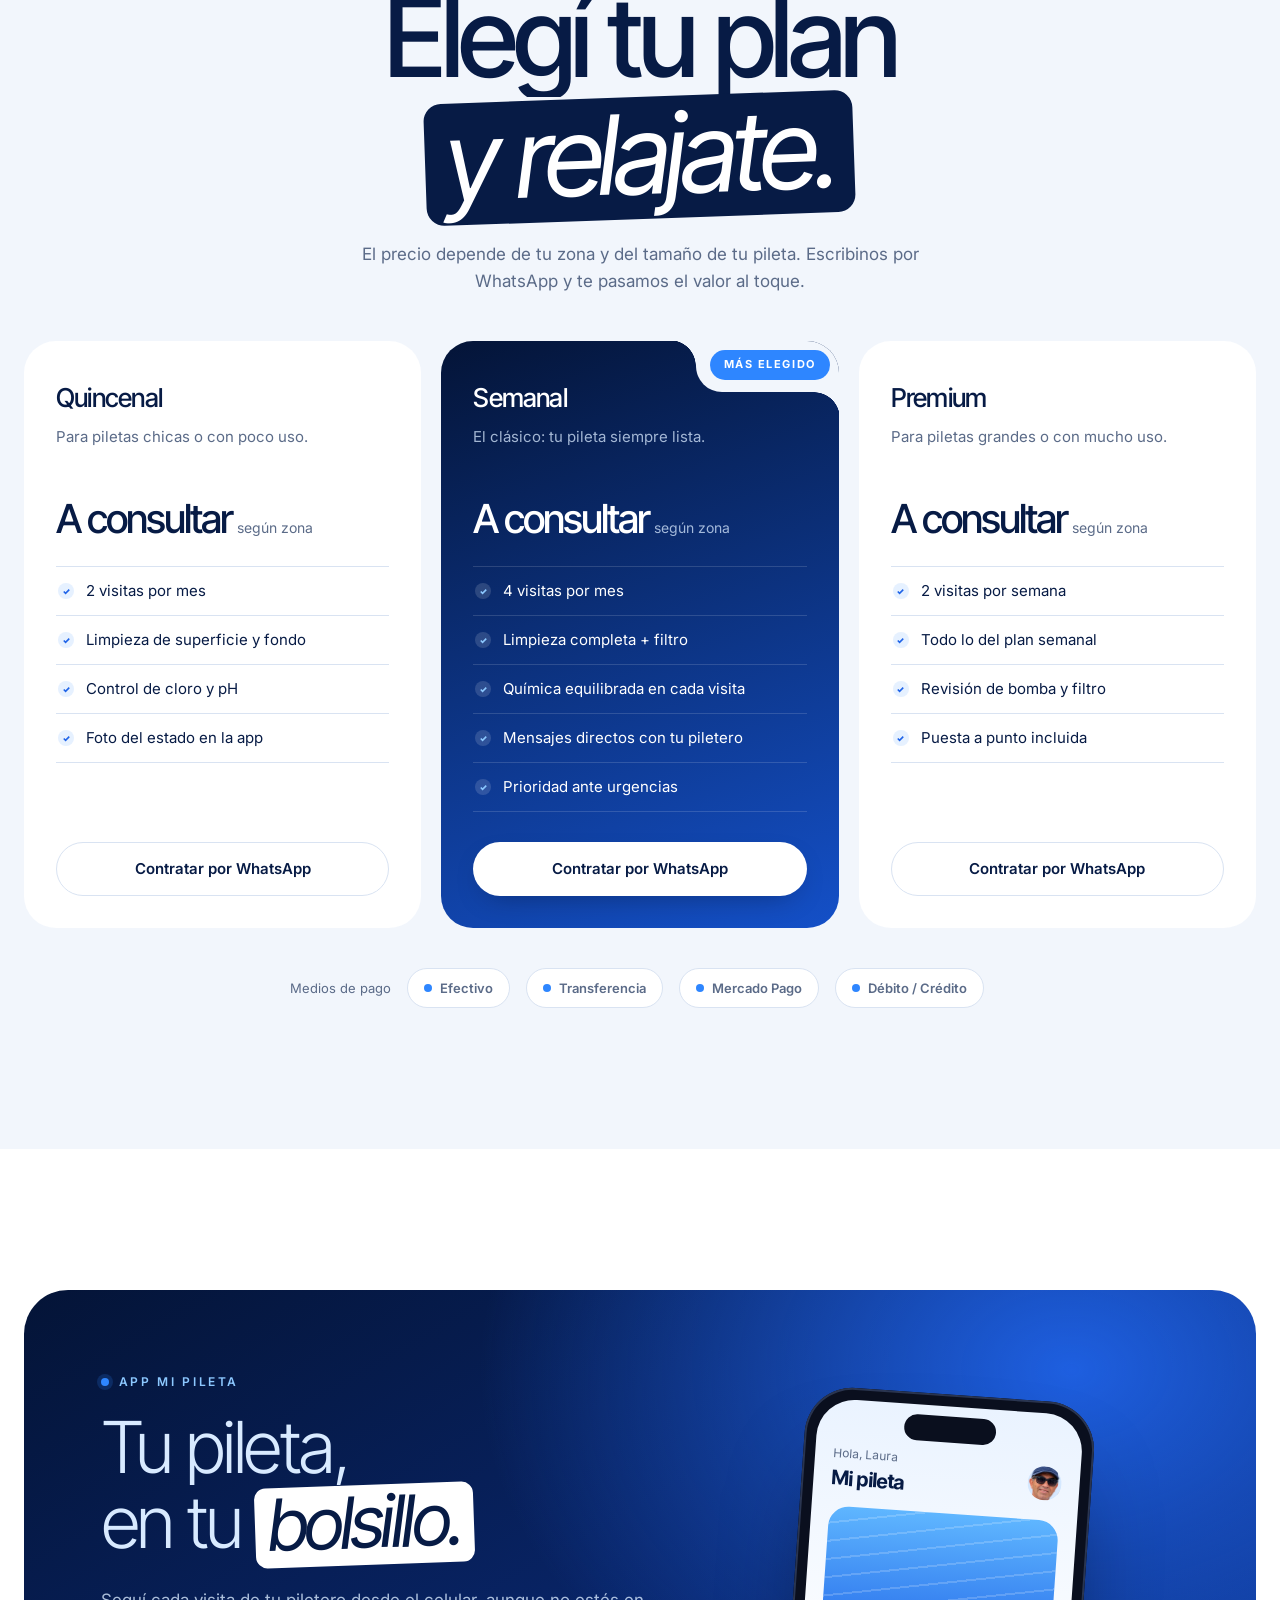
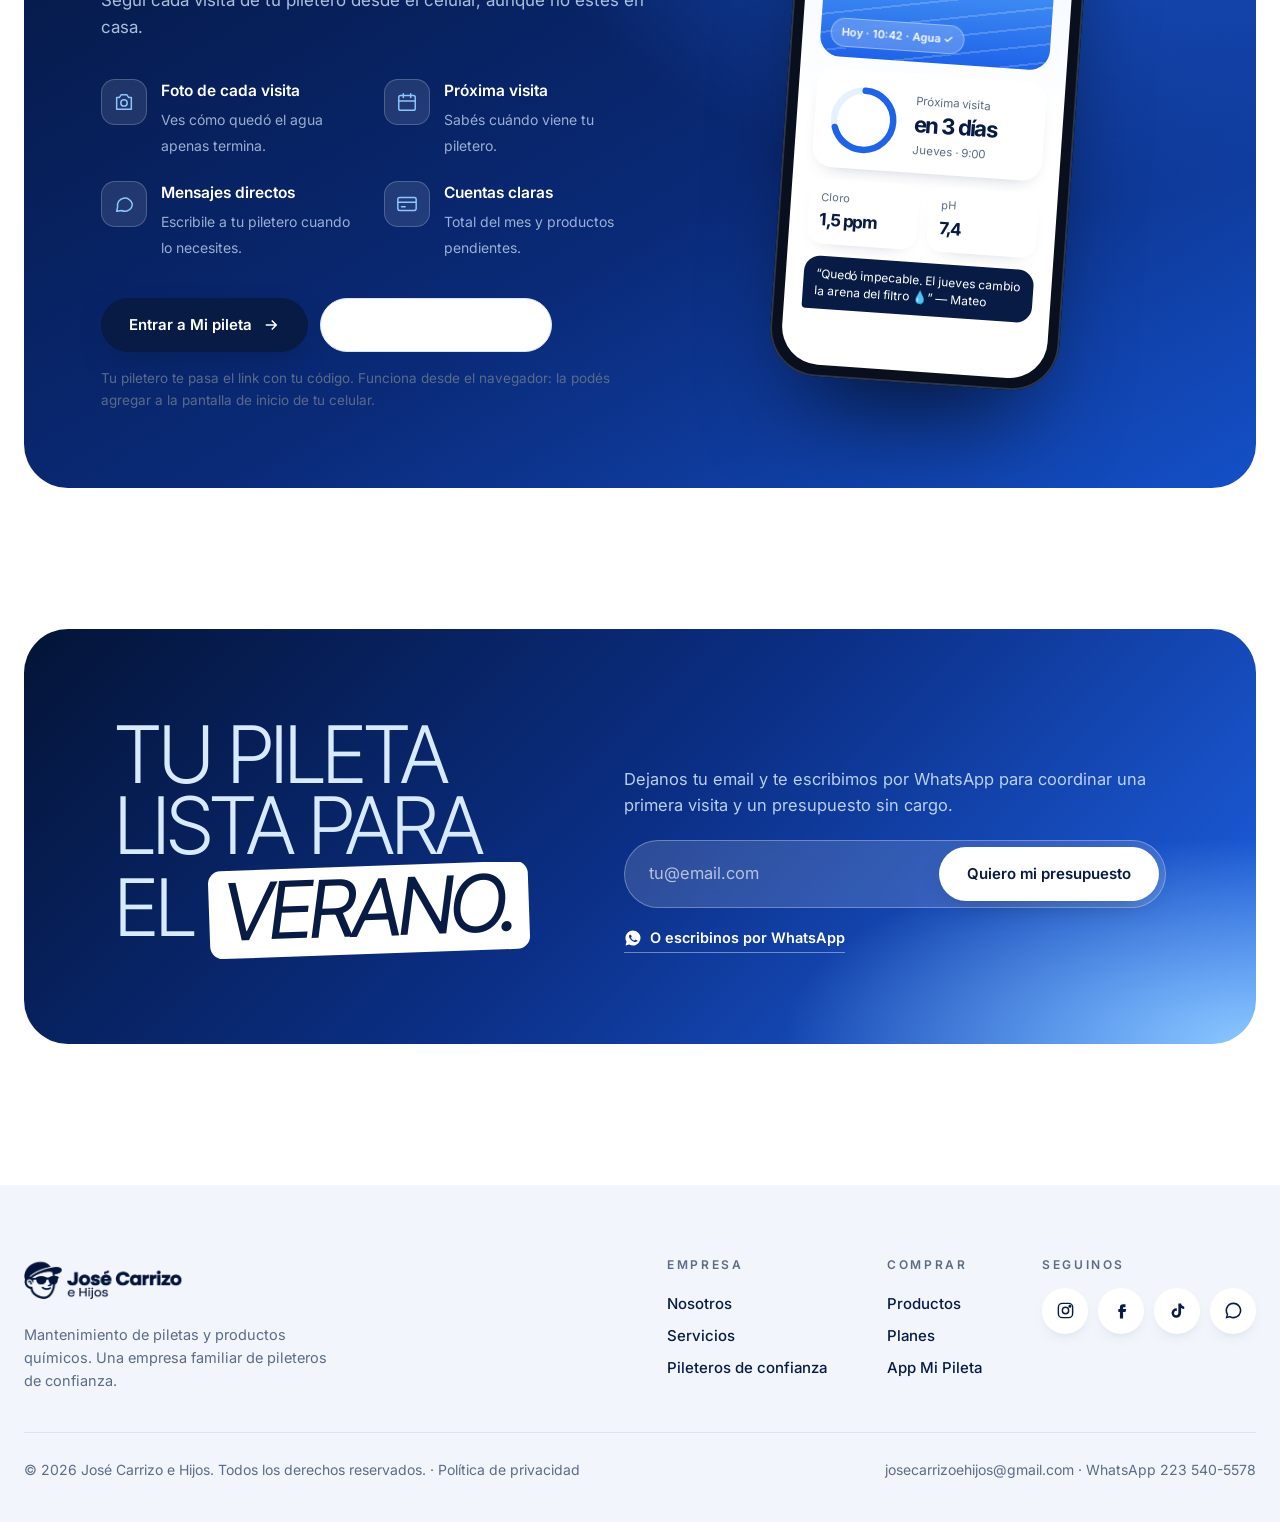
==== commit 159ae365: "Política de privacidad (requerida para el ingreso con Google) Co-Authored-By: Claude Opus 5.5 <norep" ====
--- a/index.html
+++ b/index.html
@@ -1261,7 +1261,7 @@
       </div>
     </div>
     <div class="footer__bot">
-      <span>© <span id="year">2026</span> José Carrizo e Hijos. Todos los derechos reservados.</span>
+      <span>© <span id="year">2026</span> José Carrizo e Hijos. Todos los derechos reservados. · <a href="privacidad.html">Política de privacidad</a></span>
       <span><a href="mailto:josecarrizoehijos@gmail.com">josecarrizoehijos@gmail.com</a> · <a href="#" class="wa-link" data-msg="Hola! Les escribo desde la web.">WhatsApp 223 540-5578</a></span>
     </div>
   </div>
